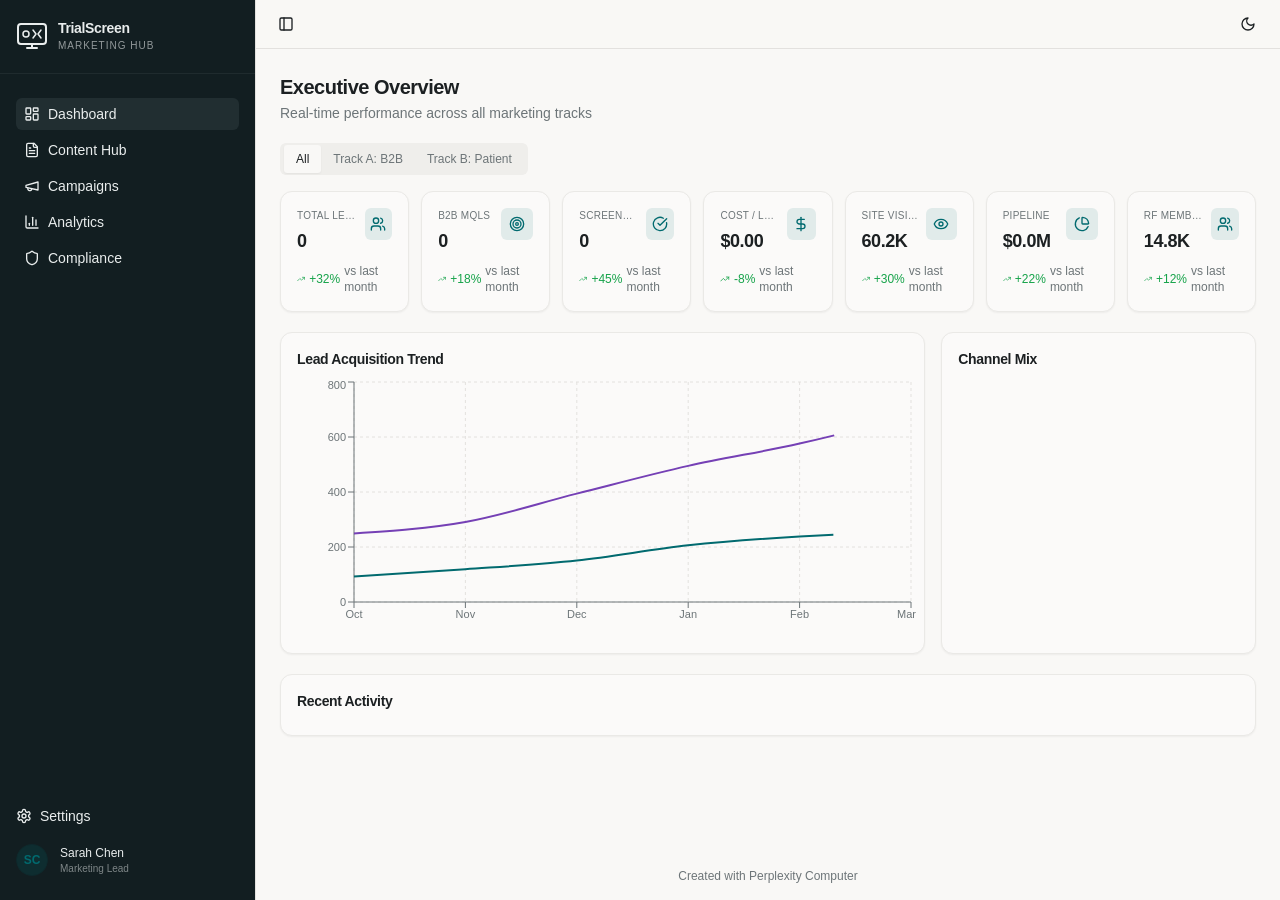
==== index.html @ 2ac701c2 "Deploy static frontend to GitHub Pages" ====
<!DOCTYPE html>
<html lang="en">
  <head>
    <!--
       ______                            __
      / ____/___  ____ ___  ____  __  __/ /____  _____
     / /   / __ \/ __ `__ \/ __ \/ / / / __/ _ \/ ___/
    / /___/ /_/ / / / / / / /_/ / /_/ / /_/  __/ /
    \____/\____/_/ /_/ /_/ .___/\__,_/\__/\___/_/
                        /_/
            Created with Perplexity Computer
            https://www.perplexity.ai/computer
    -->
    <meta name="generator" content="Perplexity Computer">
    <meta name="author" content="Perplexity Computer">
    <meta property="og:see_also" content="https://www.perplexity.ai/computer">
    <link rel="author" href="https://www.perplexity.ai/computer">
    <meta charset="UTF-8" />
    <meta name="viewport" content="width=device-width, initial-scale=1.0, maximum-scale=1" />
    <link rel="icon" type="image/png" href="/favicon.png" />
    <title>TrialScreen Marketing Hub</title>
    <link href="https://api.fontshare.com/v2/css?f[]=satoshi@300,400,500,700,900&f[]=general-sans@400,500,600,700&display=swap" rel="stylesheet">
    <link rel="preconnect" href="https://fonts.googleapis.com">
    <link rel="preconnect" href="https://fonts.gstatic.com" crossorigin>
    <link href="https://fonts.googleapis.com/css2?family=JetBrains+Mono:wght@400;500&display=swap" rel="stylesheet">
    <script type="module" crossorigin src="./assets/index-JXdsy0Gq.js"></script>
    <link rel="stylesheet" crossorigin href="./assets/index-CtJmZiFr.css">
  </head>
  <body>
    <div id="root"></div>
  </body>
</html>
---- assets/index-CtJmZiFr.css ----
*,:before,:after{--tw-border-spacing-x: 0;--tw-border-spacing-y: 0;--tw-translate-x: 0;--tw-translate-y: 0;--tw-rotate: 0;--tw-skew-x: 0;--tw-skew-y: 0;--tw-scale-x: 1;--tw-scale-y: 1;--tw-pan-x: ;--tw-pan-y: ;--tw-pinch-zoom: ;--tw-scroll-snap-strictness: proximity;--tw-gradient-from-position: ;--tw-gradient-via-position: ;--tw-gradient-to-position: ;--tw-ordinal: ;--tw-slashed-zero: ;--tw-numeric-figure: ;--tw-numeric-spacing: ;--tw-numeric-fraction: ;--tw-ring-inset: ;--tw-ring-offset-width: 0px;--tw-ring-offset-color: #fff;--tw-ring-color: rgb(59 130 246 / .5);--tw-ring-offset-shadow: 0 0 #0000;--tw-ring-shadow: 0 0 #0000;--tw-shadow: 0 0 #0000;--tw-shadow-colored: 0 0 #0000;--tw-blur: ;--tw-brightness: ;--tw-contrast: ;--tw-grayscale: ;--tw-hue-rotate: ;--tw-invert: ;--tw-saturate: ;--tw-sepia: ;--tw-drop-shadow: ;--tw-backdrop-blur: ;--tw-backdrop-brightness: ;--tw-backdrop-contrast: ;--tw-backdrop-grayscale: ;--tw-backdrop-hue-rotate: ;--tw-backdrop-invert: ;--tw-backdrop-opacity: ;--tw-backdrop-saturate: ;--tw-backdrop-sepia: ;--tw-contain-size: ;--tw-contain-layout: ;--tw-contain-paint: ;--tw-contain-style: }::backdrop{--tw-border-spacing-x: 0;--tw-border-spacing-y: 0;--tw-translate-x: 0;--tw-translate-y: 0;--tw-rotate: 0;--tw-skew-x: 0;--tw-skew-y: 0;--tw-scale-x: 1;--tw-scale-y: 1;--tw-pan-x: ;--tw-pan-y: ;--tw-pinch-zoom: ;--tw-scroll-snap-strictness: proximity;--tw-gradient-from-position: ;--tw-gradient-via-position: ;--tw-gradient-to-position: ;--tw-ordinal: ;--tw-slashed-zero: ;--tw-numeric-figure: ;--tw-numeric-spacing: ;--tw-numeric-fraction: ;--tw-ring-inset: ;--tw-ring-offset-width: 0px;--tw-ring-offset-color: #fff;--tw-ring-color: rgb(59 130 246 / .5);--tw-ring-offset-shadow: 0 0 #0000;--tw-ring-shadow: 0 0 #0000;--tw-shadow: 0 0 #0000;--tw-shadow-colored: 0 0 #0000;--tw-blur: ;--tw-brightness: ;--tw-contrast: ;--tw-grayscale: ;--tw-hue-rotate: ;--tw-invert: ;--tw-saturate: ;--tw-sepia: ;--tw-drop-shadow: ;--tw-backdrop-blur: ;--tw-backdrop-brightness: ;--tw-backdrop-contrast: ;--tw-backdrop-grayscale: ;--tw-backdrop-hue-rotate: ;--tw-backdrop-invert: ;--tw-backdrop-opacity: ;--tw-backdrop-saturate: ;--tw-backdrop-sepia: ;--tw-contain-size: ;--tw-contain-layout: ;--tw-contain-paint: ;--tw-contain-style: }*,:before,:after{box-sizing:border-box;border-width:0;border-style:solid;border-color:#e5e7eb}:before,:after{--tw-content: ""}html,:host{line-height:1.5;-webkit-text-size-adjust:100%;-moz-tab-size:4;-o-tab-size:4;tab-size:4;font-family:var(--font-sans);font-feature-settings:normal;font-variation-settings:normal;-webkit-tap-highlight-color:transparent}body{margin:0;line-height:inherit}hr{height:0;color:inherit;border-top-width:1px}abbr:where([title]){-webkit-text-decoration:underline dotted;text-decoration:underline dotted}h1,h2,h3,h4,h5,h6{font-size:inherit;font-weight:inherit}a{color:inherit;text-decoration:inherit}b,strong{font-weight:bolder}code,kbd,samp,pre{font-family:var(--font-mono);font-feature-settings:normal;font-variation-settings:normal;font-size:1em}small{font-size:80%}sub,sup{font-size:75%;line-height:0;position:relative;vertical-align:baseline}sub{bottom:-.25em}sup{top:-.5em}table{text-indent:0;border-color:inherit;border-collapse:collapse}button,input,optgroup,select,textarea{font-family:inherit;font-feature-settings:inherit;font-variation-settings:inherit;font-size:100%;font-weight:inherit;line-height:inherit;letter-spacing:inherit;color:inherit;margin:0;padding:0}button,select{text-transform:none}button,input:where([type=button]),input:where([type=reset]),input:where([type=submit]){-webkit-appearance:button;background-color:transparent;background-image:none}:-moz-focusring{outline:auto}:-moz-ui-invalid{box-shadow:none}progress{vertical-align:baseline}::-webkit-inner-spin-button,::-webkit-outer-spin-button{height:auto}[type=search]{-webkit-appearance:textfield;outline-offset:-2px}::-webkit-search-decoration{-webkit-appearance:none}::-webkit-file-upload-button{-webkit-appearance:button;font:inherit}summary{display:list-item}blockquote,dl,dd,h1,h2,h3,h4,h5,h6,hr,figure,p,pre{margin:0}fieldset{margin:0;padding:0}legend{padding:0}ol,ul,menu{list-style:none;margin:0;padding:0}dialog{padding:0}textarea{resize:vertical}input::-moz-placeholder,textarea::-moz-placeholder{opacity:1;color:#9ca3af}input::placeholder,textarea::placeholder{opacity:1;color:#9ca3af}button,[role=button]{cursor:pointer}:disabled{cursor:default}img,svg,video,canvas,audio,iframe,embed,object{display:block;vertical-align:middle}img,video{max-width:100%;height:auto}[hidden]:where(:not([hidden=until-found])){display:none}*{--tw-border-opacity: 1;border-color:hsl(var(--border) / var(--tw-border-opacity, 1))}body{--tw-bg-opacity: 1;background-color:hsl(var(--background) / var(--tw-bg-opacity, 1));font-family:var(--font-sans);--tw-text-opacity: 1;color:hsl(var(--foreground) / var(--tw-text-opacity, 1));-webkit-font-smoothing:antialiased;-moz-osx-font-smoothing:grayscale}.sr-only{position:absolute;width:1px;height:1px;padding:0;margin:-1px;overflow:hidden;clip:rect(0,0,0,0);white-space:nowrap;border-width:0}.pointer-events-none{pointer-events:none}.pointer-events-auto{pointer-events:auto}.visible{visibility:visible}.invisible{visibility:hidden}.fixed{position:fixed}.absolute{position:absolute}.relative{position:relative}.sticky{position:sticky}.inset-0{inset:0}.inset-x-0{left:0;right:0}.inset-y-0{top:0;bottom:0}.-bottom-12{bottom:-3rem}.-left-12{left:-3rem}.-right-12{right:-3rem}.-top-12{top:-3rem}.bottom-0{bottom:0}.left-0{left:0}.left-1{left:.25rem}.left-1\/2{left:50%}.left-2{left:.5rem}.left-\[50\%\]{left:50%}.right-0{right:0}.right-1{right:.25rem}.right-2{right:.5rem}.right-3{right:.75rem}.right-4{right:1rem}.top-0{top:0}.top-1\.5{top:.375rem}.top-1\/2{top:50%}.top-2{top:.5rem}.top-3\.5{top:.875rem}.top-4{top:1rem}.top-\[1px\]{top:1px}.top-\[50\%\]{top:50%}.top-\[60\%\]{top:60%}.top-full{top:100%}.z-10{z-index:10}.z-20{z-index:20}.z-50{z-index:50}.z-\[100\]{z-index:100}.z-\[1\]{z-index:1}.-mx-1{margin-left:-.25rem;margin-right:-.25rem}.mx-2{margin-left:.5rem;margin-right:.5rem}.mx-3\.5{margin-left:.875rem;margin-right:.875rem}.mx-4{margin-left:1rem;margin-right:1rem}.mx-auto{margin-left:auto;margin-right:auto}.my-0\.5{margin-top:.125rem;margin-bottom:.125rem}.my-1{margin-top:.25rem;margin-bottom:.25rem}.-ml-4{margin-left:-1rem}.-mt-4{margin-top:-1rem}.mb-1{margin-bottom:.25rem}.mb-2{margin-bottom:.5rem}.mb-4{margin-bottom:1rem}.ml-1{margin-left:.25rem}.ml-auto{margin-left:auto}.mr-2{margin-right:.5rem}.mt-0\.5{margin-top:.125rem}.mt-1{margin-top:.25rem}.mt-1\.5{margin-top:.375rem}.mt-2{margin-top:.5rem}.mt-24{margin-top:6rem}.mt-4{margin-top:1rem}.mt-auto{margin-top:auto}.line-clamp-2{overflow:hidden;display:-webkit-box;-webkit-box-orient:vertical;-webkit-line-clamp:2}.block{display:block}.flex{display:flex}.inline-flex{display:inline-flex}.table{display:table}.grid{display:grid}.hidden{display:none}.aspect-square{aspect-ratio:1 / 1}.aspect-video{aspect-ratio:16 / 9}.size-4{width:1rem;height:1rem}.h-1\.5{height:.375rem}.h-10{height:2.5rem}.h-11{height:2.75rem}.h-12{height:3rem}.h-2{height:.5rem}.h-2\.5{height:.625rem}.h-24{height:6rem}.h-3{height:.75rem}.h-3\.5{height:.875rem}.h-4{height:1rem}.h-48{height:12rem}.h-5{height:1.25rem}.h-6{height:1.5rem}.h-64{height:16rem}.h-7{height:1.75rem}.h-72{height:18rem}.h-8{height:2rem}.h-9{height:2.25rem}.h-96{height:24rem}.h-\[1px\]{height:1px}.h-\[var\(--radix-navigation-menu-viewport-height\)\]{height:var(--radix-navigation-menu-viewport-height)}.h-\[var\(--radix-select-trigger-height\)\]{height:var(--radix-select-trigger-height)}.h-auto{height:auto}.h-full{height:100%}.h-px{height:1px}.h-screen{height:100vh}.h-svh{height:100svh}.max-h-\[--radix-context-menu-content-available-height\]{max-height:var(--radix-context-menu-content-available-height)}.max-h-\[--radix-select-content-available-height\]{max-height:var(--radix-select-content-available-height)}.max-h-\[300px\]{max-height:300px}.max-h-\[90vh\]{max-height:90vh}.max-h-\[var\(--radix-dropdown-menu-content-available-height\)\]{max-height:var(--radix-dropdown-menu-content-available-height)}.max-h-screen{max-height:100vh}.min-h-0{min-height:0px}.min-h-10{min-height:2.5rem}.min-h-8{min-height:2rem}.min-h-9{min-height:2.25rem}.min-h-\[600px\]{min-height:600px}.min-h-\[80px\]{min-height:80px}.min-h-screen{min-height:100vh}.min-h-svh{min-height:100svh}.w-0{width:0px}.w-1{width:.25rem}.w-10{width:2.5rem}.w-11{width:2.75rem}.w-16{width:4rem}.w-2{width:.5rem}.w-2\.5{width:.625rem}.w-20{width:5rem}.w-3{width:.75rem}.w-3\.5{width:.875rem}.w-3\/4{width:75%}.w-4{width:1rem}.w-48{width:12rem}.w-5{width:1.25rem}.w-6{width:1.5rem}.w-64{width:16rem}.w-7{width:1.75rem}.w-72{width:18rem}.w-8{width:2rem}.w-9{width:2.25rem}.w-\[100px\]{width:100px}.w-\[1px\]{width:1px}.w-\[var\(--sidebar-width\)\]{width:var(--sidebar-width)}.w-auto{width:auto}.w-full{width:100%}.w-max{width:-moz-max-content;width:max-content}.w-px{width:1px}.min-w-0{min-width:0px}.min-w-10{min-width:2.5rem}.min-w-11{min-width:2.75rem}.min-w-5{min-width:1.25rem}.min-w-9{min-width:2.25rem}.min-w-\[12rem\]{min-width:12rem}.min-w-\[8rem\]{min-width:8rem}.min-w-\[var\(--radix-select-trigger-width\)\]{min-width:var(--radix-select-trigger-width)}.max-w-\[1600px\]{max-width:1600px}.max-w-\[200px\]{max-width:200px}.max-w-\[220px\]{max-width:220px}.max-w-\[250px\]{max-width:250px}.max-w-\[300px\]{max-width:300px}.max-w-\[var\(--skeleton-width\)\]{max-width:var(--skeleton-width)}.max-w-lg{max-width:32rem}.max-w-max{max-width:-moz-max-content;max-width:max-content}.max-w-md{max-width:28rem}.flex-1{flex:1 1 0%}.shrink-0{flex-shrink:0}.grow{flex-grow:1}.grow-0{flex-grow:0}.basis-full{flex-basis:100%}.caption-bottom{caption-side:bottom}.border-collapse{border-collapse:collapse}.origin-\[--radix-context-menu-content-transform-origin\]{transform-origin:var(--radix-context-menu-content-transform-origin)}.origin-\[--radix-dropdown-menu-content-transform-origin\]{transform-origin:var(--radix-dropdown-menu-content-transform-origin)}.origin-\[--radix-hover-card-content-transform-origin\]{transform-origin:var(--radix-hover-card-content-transform-origin)}.origin-\[--radix-menubar-content-transform-origin\]{transform-origin:var(--radix-menubar-content-transform-origin)}.origin-\[--radix-popover-content-transform-origin\]{transform-origin:var(--radix-popover-content-transform-origin)}.origin-\[--radix-select-content-transform-origin\]{transform-origin:var(--radix-select-content-transform-origin)}.origin-\[--radix-tooltip-content-transform-origin\]{transform-origin:var(--radix-tooltip-content-transform-origin)}.-translate-x-1\/2{--tw-translate-x: -50%;transform:translate(var(--tw-translate-x),var(--tw-translate-y)) rotate(var(--tw-rotate)) skew(var(--tw-skew-x)) skewY(var(--tw-skew-y)) scaleX(var(--tw-scale-x)) scaleY(var(--tw-scale-y))}.-translate-x-px{--tw-translate-x: -1px;transform:translate(var(--tw-translate-x),var(--tw-translate-y)) rotate(var(--tw-rotate)) skew(var(--tw-skew-x)) skewY(var(--tw-skew-y)) scaleX(var(--tw-scale-x)) scaleY(var(--tw-scale-y))}.-translate-y-1\/2{--tw-translate-y: -50%;transform:translate(var(--tw-translate-x),var(--tw-translate-y)) rotate(var(--tw-rotate)) skew(var(--tw-skew-x)) skewY(var(--tw-skew-y)) scaleX(var(--tw-scale-x)) scaleY(var(--tw-scale-y))}.translate-x-\[-50\%\]{--tw-translate-x: -50%;transform:translate(var(--tw-translate-x),var(--tw-translate-y)) rotate(var(--tw-rotate)) skew(var(--tw-skew-x)) skewY(var(--tw-skew-y)) scaleX(var(--tw-scale-x)) scaleY(var(--tw-scale-y))}.translate-x-px{--tw-translate-x: 1px;transform:translate(var(--tw-translate-x),var(--tw-translate-y)) rotate(var(--tw-rotate)) skew(var(--tw-skew-x)) skewY(var(--tw-skew-y)) scaleX(var(--tw-scale-x)) scaleY(var(--tw-scale-y))}.translate-y-\[-50\%\]{--tw-translate-y: -50%;transform:translate(var(--tw-translate-x),var(--tw-translate-y)) rotate(var(--tw-rotate)) skew(var(--tw-skew-x)) skewY(var(--tw-skew-y)) scaleX(var(--tw-scale-x)) scaleY(var(--tw-scale-y))}.rotate-45{--tw-rotate: 45deg;transform:translate(var(--tw-translate-x),var(--tw-translate-y)) rotate(var(--tw-rotate)) skew(var(--tw-skew-x)) skewY(var(--tw-skew-y)) scaleX(var(--tw-scale-x)) scaleY(var(--tw-scale-y))}.rotate-90{--tw-rotate: 90deg;transform:translate(var(--tw-translate-x),var(--tw-translate-y)) rotate(var(--tw-rotate)) skew(var(--tw-skew-x)) skewY(var(--tw-skew-y)) scaleX(var(--tw-scale-x)) scaleY(var(--tw-scale-y))}.transform{transform:translate(var(--tw-translate-x),var(--tw-translate-y)) rotate(var(--tw-rotate)) skew(var(--tw-skew-x)) skewY(var(--tw-skew-y)) scaleX(var(--tw-scale-x)) scaleY(var(--tw-scale-y))}@keyframes pulse{50%{opacity:.5}}.animate-pulse{animation:pulse 2s cubic-bezier(.4,0,.6,1) infinite}.cursor-default{cursor:default}.cursor-pointer{cursor:pointer}.touch-none{touch-action:none}.select-none{-webkit-user-select:none;-moz-user-select:none;user-select:none}.list-none{list-style-type:none}.grid-cols-1{grid-template-columns:repeat(1,minmax(0,1fr))}.grid-cols-2{grid-template-columns:repeat(2,minmax(0,1fr))}.grid-cols-5{grid-template-columns:repeat(5,minmax(0,1fr))}.flex-row{flex-direction:row}.flex-col{flex-direction:column}.flex-col-reverse{flex-direction:column-reverse}.flex-wrap{flex-wrap:wrap}.items-start{align-items:flex-start}.items-end{align-items:flex-end}.items-center{align-items:center}.items-stretch{align-items:stretch}.justify-center{justify-content:center}.justify-between{justify-content:space-between}.gap-1{gap:.25rem}.gap-1\.5{gap:.375rem}.gap-2{gap:.5rem}.gap-2\.5{gap:.625rem}.gap-3{gap:.75rem}.gap-4{gap:1rem}.space-x-1>:not([hidden])~:not([hidden]){--tw-space-x-reverse: 0;margin-right:calc(.25rem * var(--tw-space-x-reverse));margin-left:calc(.25rem * calc(1 - var(--tw-space-x-reverse)))}.space-x-4>:not([hidden])~:not([hidden]){--tw-space-x-reverse: 0;margin-right:calc(1rem * var(--tw-space-x-reverse));margin-left:calc(1rem * calc(1 - var(--tw-space-x-reverse)))}.space-y-0>:not([hidden])~:not([hidden]){--tw-space-y-reverse: 0;margin-top:calc(0px * calc(1 - var(--tw-space-y-reverse)));margin-bottom:calc(0px * var(--tw-space-y-reverse))}.space-y-0\.5>:not([hidden])~:not([hidden]){--tw-space-y-reverse: 0;margin-top:calc(.125rem * calc(1 - var(--tw-space-y-reverse)));margin-bottom:calc(.125rem * var(--tw-space-y-reverse))}.space-y-1>:not([hidden])~:not([hidden]){--tw-space-y-reverse: 0;margin-top:calc(.25rem * calc(1 - var(--tw-space-y-reverse)));margin-bottom:calc(.25rem * var(--tw-space-y-reverse))}.space-y-1\.5>:not([hidden])~:not([hidden]){--tw-space-y-reverse: 0;margin-top:calc(.375rem * calc(1 - var(--tw-space-y-reverse)));margin-bottom:calc(.375rem * var(--tw-space-y-reverse))}.space-y-2>:not([hidden])~:not([hidden]){--tw-space-y-reverse: 0;margin-top:calc(.5rem * calc(1 - var(--tw-space-y-reverse)));margin-bottom:calc(.5rem * var(--tw-space-y-reverse))}.space-y-3>:not([hidden])~:not([hidden]){--tw-space-y-reverse: 0;margin-top:calc(.75rem * calc(1 - var(--tw-space-y-reverse)));margin-bottom:calc(.75rem * var(--tw-space-y-reverse))}.space-y-4>:not([hidden])~:not([hidden]){--tw-space-y-reverse: 0;margin-top:calc(1rem * calc(1 - var(--tw-space-y-reverse)));margin-bottom:calc(1rem * var(--tw-space-y-reverse))}.space-y-5>:not([hidden])~:not([hidden]){--tw-space-y-reverse: 0;margin-top:calc(1.25rem * calc(1 - var(--tw-space-y-reverse)));margin-bottom:calc(1.25rem * var(--tw-space-y-reverse))}.space-y-6>:not([hidden])~:not([hidden]){--tw-space-y-reverse: 0;margin-top:calc(1.5rem * calc(1 - var(--tw-space-y-reverse)));margin-bottom:calc(1.5rem * var(--tw-space-y-reverse))}.overflow-auto{overflow:auto}.overflow-hidden{overflow:hidden}.overflow-x-auto{overflow-x:auto}.overflow-y-auto{overflow-y:auto}.overflow-x-hidden{overflow-x:hidden}.truncate{overflow:hidden;text-overflow:ellipsis;white-space:nowrap}.whitespace-nowrap{white-space:nowrap}.break-words{overflow-wrap:break-word}.rounded{border-radius:.25rem}.rounded-\[2px\]{border-radius:2px}.rounded-\[inherit\]{border-radius:inherit}.rounded-full{border-radius:9999px}.rounded-lg{border-radius:.5625rem}.rounded-md{border-radius:.375rem}.rounded-sm{border-radius:.1875rem}.rounded-xl{border-radius:.75rem}.rounded-t-\[10px\]{border-top-left-radius:10px;border-top-right-radius:10px}.rounded-tl-sm{border-top-left-radius:.1875rem}.border{border-width:1px}.border-2{border-width:2px}.border-\[1\.5px\]{border-width:1.5px}.border-y{border-top-width:1px;border-bottom-width:1px}.border-b{border-bottom-width:1px}.border-l{border-left-width:1px}.border-r{border-right-width:1px}.border-t{border-top-width:1px}.border-dashed{border-style:dashed}.border-\[--color-border\]{border-color:var(--color-border)}.border-blue-300{--tw-border-opacity: 1;border-color:rgb(147 197 253 / var(--tw-border-opacity, 1))}.border-border\/50{border-color:hsl(var(--border) / .5)}.border-card-border{--tw-border-opacity: 1;border-color:hsl(var(--card-border) / var(--tw-border-opacity, 1))}.border-destructive{--tw-border-opacity: 1;border-color:hsl(var(--destructive) / var(--tw-border-opacity, 1))}.border-destructive-border{border-color:var(--destructive-border)}.border-destructive\/50{border-color:hsl(var(--destructive) / .5)}.border-input{--tw-border-opacity: 1;border-color:hsl(var(--input) / var(--tw-border-opacity, 1))}.border-primary{--tw-border-opacity: 1;border-color:hsl(var(--primary) / var(--tw-border-opacity, 1))}.border-primary-border{border-color:var(--primary-border)}.border-red-300{--tw-border-opacity: 1;border-color:rgb(252 165 165 / var(--tw-border-opacity, 1))}.border-secondary-border{border-color:var(--secondary-border)}.border-sidebar-border{--tw-border-opacity: 1;border-color:hsl(var(--sidebar-border) / var(--tw-border-opacity, 1))}.border-transparent{border-color:transparent}.border-yellow-300{--tw-border-opacity: 1;border-color:rgb(253 224 71 / var(--tw-border-opacity, 1))}.border-l-transparent{border-left-color:transparent}.border-t-transparent{border-top-color:transparent}.bg-\[--color-bg\]{background-color:var(--color-bg)}.bg-accent{--tw-bg-opacity: 1;background-color:hsl(var(--accent) / var(--tw-bg-opacity, 1))}.bg-background{--tw-bg-opacity: 1;background-color:hsl(var(--background) / var(--tw-bg-opacity, 1))}.bg-background\/80{background-color:hsl(var(--background) / .8)}.bg-black\/80{background-color:#000c}.bg-blue-100{--tw-bg-opacity: 1;background-color:rgb(219 234 254 / var(--tw-bg-opacity, 1))}.bg-border{--tw-bg-opacity: 1;background-color:hsl(var(--border) / var(--tw-bg-opacity, 1))}.bg-card{--tw-bg-opacity: 1;background-color:hsl(var(--card) / var(--tw-bg-opacity, 1))}.bg-destructive{--tw-bg-opacity: 1;background-color:hsl(var(--destructive) / var(--tw-bg-opacity, 1))}.bg-foreground{--tw-bg-opacity: 1;background-color:hsl(var(--foreground) / var(--tw-bg-opacity, 1))}.bg-gray-50{--tw-bg-opacity: 1;background-color:rgb(249 250 251 / var(--tw-bg-opacity, 1))}.bg-green-100{--tw-bg-opacity: 1;background-color:rgb(220 252 231 / var(--tw-bg-opacity, 1))}.bg-muted{--tw-bg-opacity: 1;background-color:hsl(var(--muted) / var(--tw-bg-opacity, 1))}.bg-muted\/30{background-color:hsl(var(--muted) / .3)}.bg-muted\/50{background-color:hsl(var(--muted) / .5)}.bg-popover{--tw-bg-opacity: 1;background-color:hsl(var(--popover) / var(--tw-bg-opacity, 1))}.bg-primary{--tw-bg-opacity: 1;background-color:hsl(var(--primary) / var(--tw-bg-opacity, 1))}.bg-primary\/10{background-color:hsl(var(--primary) / .1)}.bg-primary\/15{background-color:hsl(var(--primary) / .15)}.bg-primary\/20{background-color:hsl(var(--primary) / .2)}.bg-red-100{--tw-bg-opacity: 1;background-color:rgb(254 226 226 / var(--tw-bg-opacity, 1))}.bg-secondary{--tw-bg-opacity: 1;background-color:hsl(var(--secondary) / var(--tw-bg-opacity, 1))}.bg-secondary\/15{background-color:hsl(var(--secondary) / .15)}.bg-sidebar{--tw-bg-opacity: 1;background-color:hsl(var(--sidebar) / var(--tw-bg-opacity, 1))}.bg-sidebar-border{--tw-bg-opacity: 1;background-color:hsl(var(--sidebar-border) / var(--tw-bg-opacity, 1))}.bg-transparent{background-color:transparent}.bg-yellow-100{--tw-bg-opacity: 1;background-color:rgb(254 249 195 / var(--tw-bg-opacity, 1))}.bg-yellow-50{--tw-bg-opacity: 1;background-color:rgb(254 252 232 / var(--tw-bg-opacity, 1))}.fill-current{fill:currentColor}.p-0{padding:0}.p-0\.5{padding:.125rem}.p-1{padding:.25rem}.p-2{padding:.5rem}.p-3{padding:.75rem}.p-4{padding:1rem}.p-6{padding:1.5rem}.p-\[1px\]{padding:1px}.px-0{padding-left:0;padding-right:0}.px-1{padding-left:.25rem;padding-right:.25rem}.px-1\.5{padding-left:.375rem;padding-right:.375rem}.px-2{padding-left:.5rem;padding-right:.5rem}.px-2\.5{padding-left:.625rem;padding-right:.625rem}.px-3{padding-left:.75rem;padding-right:.75rem}.px-4{padding-left:1rem;padding-right:1rem}.px-5{padding-left:1.25rem;padding-right:1.25rem}.px-8{padding-left:2rem;padding-right:2rem}.py-0\.5{padding-top:.125rem;padding-bottom:.125rem}.py-1{padding-top:.25rem;padding-bottom:.25rem}.py-1\.5{padding-top:.375rem;padding-bottom:.375rem}.py-2{padding-top:.5rem;padding-bottom:.5rem}.py-3{padding-top:.75rem;padding-bottom:.75rem}.py-4{padding-top:1rem;padding-bottom:1rem}.py-5{padding-top:1.25rem;padding-bottom:1.25rem}.py-6{padding-top:1.5rem;padding-bottom:1.5rem}.py-8{padding-top:2rem;padding-bottom:2rem}.pb-0{padding-bottom:0}.pb-2{padding-bottom:.5rem}.pb-3{padding-bottom:.75rem}.pb-4{padding-bottom:1rem}.pl-2\.5{padding-left:.625rem}.pl-4{padding-left:1rem}.pl-8{padding-left:2rem}.pr-2{padding-right:.5rem}.pr-2\.5{padding-right:.625rem}.pr-8{padding-right:2rem}.pt-0{padding-top:0}.pt-1{padding-top:.25rem}.pt-3{padding-top:.75rem}.pt-4{padding-top:1rem}.pt-6{padding-top:1.5rem}.text-left{text-align:left}.text-center{text-align:center}.text-right{text-align:right}.align-middle{vertical-align:middle}.font-display{font-family:var(--font-display)}.font-mono{font-family:var(--font-mono)}.text-2xl{font-size:1.5rem;line-height:2rem}.text-\[0\.8rem\]{font-size:.8rem}.text-\[10px\]{font-size:10px}.text-\[9px\]{font-size:9px}.text-base{font-size:1rem;line-height:1.5rem}.text-lg{font-size:1.125rem;line-height:1.75rem}.text-sm{font-size:.875rem;line-height:1.25rem}.text-xl{font-size:1.25rem;line-height:1.75rem}.text-xs{font-size:.75rem;line-height:1rem}.font-bold{font-weight:700}.font-medium{font-weight:500}.font-normal{font-weight:400}.font-semibold{font-weight:600}.uppercase{text-transform:uppercase}.capitalize{text-transform:capitalize}.tabular-nums{--tw-numeric-spacing: tabular-nums;font-variant-numeric:var(--tw-ordinal) var(--tw-slashed-zero) var(--tw-numeric-figure) var(--tw-numeric-spacing) var(--tw-numeric-fraction)}.leading-none{line-height:1}.leading-tight{line-height:1.25}.tracking-tight{letter-spacing:-.025em}.tracking-wide{letter-spacing:.025em}.tracking-widest{letter-spacing:.1em}.text-accent-foreground{--tw-text-opacity: 1;color:hsl(var(--accent-foreground) / var(--tw-text-opacity, 1))}.text-blue-600{--tw-text-opacity: 1;color:rgb(37 99 235 / var(--tw-text-opacity, 1))}.text-blue-700{--tw-text-opacity: 1;color:rgb(29 78 216 / var(--tw-text-opacity, 1))}.text-card-foreground{--tw-text-opacity: 1;color:hsl(var(--card-foreground) / var(--tw-text-opacity, 1))}.text-current{color:currentColor}.text-destructive{--tw-text-opacity: 1;color:hsl(var(--destructive) / var(--tw-text-opacity, 1))}.text-destructive-foreground{--tw-text-opacity: 1;color:hsl(var(--destructive-foreground) / var(--tw-text-opacity, 1))}.text-foreground{--tw-text-opacity: 1;color:hsl(var(--foreground) / var(--tw-text-opacity, 1))}.text-foreground\/50{color:hsl(var(--foreground) / .5)}.text-gray-600{--tw-text-opacity: 1;color:rgb(75 85 99 / var(--tw-text-opacity, 1))}.text-gray-900{--tw-text-opacity: 1;color:rgb(17 24 39 / var(--tw-text-opacity, 1))}.text-green-600{--tw-text-opacity: 1;color:rgb(22 163 74 / var(--tw-text-opacity, 1))}.text-green-700{--tw-text-opacity: 1;color:rgb(21 128 61 / var(--tw-text-opacity, 1))}.text-muted-foreground{--tw-text-opacity: 1;color:hsl(var(--muted-foreground) / var(--tw-text-opacity, 1))}.text-popover-foreground{--tw-text-opacity: 1;color:hsl(var(--popover-foreground) / var(--tw-text-opacity, 1))}.text-primary{--tw-text-opacity: 1;color:hsl(var(--primary) / var(--tw-text-opacity, 1))}.text-primary-foreground{--tw-text-opacity: 1;color:hsl(var(--primary-foreground) / var(--tw-text-opacity, 1))}.text-red-500{--tw-text-opacity: 1;color:rgb(239 68 68 / var(--tw-text-opacity, 1))}.text-red-600{--tw-text-opacity: 1;color:rgb(220 38 38 / var(--tw-text-opacity, 1))}.text-red-700{--tw-text-opacity: 1;color:rgb(185 28 28 / var(--tw-text-opacity, 1))}.text-secondary{--tw-text-opacity: 1;color:hsl(var(--secondary) / var(--tw-text-opacity, 1))}.text-secondary-foreground{--tw-text-opacity: 1;color:hsl(var(--secondary-foreground) / var(--tw-text-opacity, 1))}.text-sidebar-foreground{--tw-text-opacity: 1;color:hsl(var(--sidebar-foreground) / var(--tw-text-opacity, 1))}.text-sidebar-foreground\/50{color:hsl(var(--sidebar-foreground) / .5)}.text-sidebar-foreground\/60{color:hsl(var(--sidebar-foreground) / .6)}.text-sidebar-foreground\/70{color:hsl(var(--sidebar-foreground) / .7)}.text-yellow-600{--tw-text-opacity: 1;color:rgb(202 138 4 / var(--tw-text-opacity, 1))}.text-yellow-700{--tw-text-opacity: 1;color:rgb(161 98 7 / var(--tw-text-opacity, 1))}.opacity-0{opacity:0}.opacity-30{opacity:.3}.opacity-50{opacity:.5}.opacity-60{opacity:.6}.opacity-70{opacity:.7}.opacity-90{opacity:.9}.shadow-\[0_0_0_1px_hsl\(var\(--sidebar-border\)\)\]{--tw-shadow: 0 0 0 1px hsl(var(--sidebar-border));--tw-shadow-colored: 0 0 0 1px var(--tw-shadow-color);box-shadow:var(--tw-ring-offset-shadow, 0 0 #0000),var(--tw-ring-shadow, 0 0 #0000),var(--tw-shadow)}.shadow-lg{--tw-shadow: 0 10px 15px -3px rgb(0 0 0 / .1), 0 4px 6px -4px rgb(0 0 0 / .1);--tw-shadow-colored: 0 10px 15px -3px var(--tw-shadow-color), 0 4px 6px -4px var(--tw-shadow-color);box-shadow:var(--tw-ring-offset-shadow, 0 0 #0000),var(--tw-ring-shadow, 0 0 #0000),var(--tw-shadow)}.shadow-md{--tw-shadow: 0 4px 6px -1px rgb(0 0 0 / .1), 0 2px 4px -2px rgb(0 0 0 / .1);--tw-shadow-colored: 0 4px 6px -1px var(--tw-shadow-color), 0 2px 4px -2px var(--tw-shadow-color);box-shadow:var(--tw-ring-offset-shadow, 0 0 #0000),var(--tw-ring-shadow, 0 0 #0000),var(--tw-shadow)}.shadow-none{--tw-shadow: 0 0 #0000;--tw-shadow-colored: 0 0 #0000;box-shadow:var(--tw-ring-offset-shadow, 0 0 #0000),var(--tw-ring-shadow, 0 0 #0000),var(--tw-shadow)}.shadow-sm{--tw-shadow: 0 1px 2px 0 rgb(0 0 0 / .05);--tw-shadow-colored: 0 1px 2px 0 var(--tw-shadow-color);box-shadow:var(--tw-ring-offset-shadow, 0 0 #0000),var(--tw-ring-shadow, 0 0 #0000),var(--tw-shadow)}.shadow-xl{--tw-shadow: 0 20px 25px -5px rgb(0 0 0 / .1), 0 8px 10px -6px rgb(0 0 0 / .1);--tw-shadow-colored: 0 20px 25px -5px var(--tw-shadow-color), 0 8px 10px -6px var(--tw-shadow-color);box-shadow:var(--tw-ring-offset-shadow, 0 0 #0000),var(--tw-ring-shadow, 0 0 #0000),var(--tw-shadow)}.outline-none{outline:2px solid transparent;outline-offset:2px}.outline{outline-style:solid}.outline-2{outline-width:2px}.outline-offset-2{outline-offset:2px}.outline-transparent{outline-color:transparent}.ring-0{--tw-ring-offset-shadow: var(--tw-ring-inset) 0 0 0 var(--tw-ring-offset-width) var(--tw-ring-offset-color);--tw-ring-shadow: var(--tw-ring-inset) 0 0 0 calc(0px + var(--tw-ring-offset-width)) var(--tw-ring-color);box-shadow:var(--tw-ring-offset-shadow),var(--tw-ring-shadow),var(--tw-shadow, 0 0 #0000)}.ring-2{--tw-ring-offset-shadow: var(--tw-ring-inset) 0 0 0 var(--tw-ring-offset-width) var(--tw-ring-offset-color);--tw-ring-shadow: var(--tw-ring-inset) 0 0 0 calc(2px + var(--tw-ring-offset-width)) var(--tw-ring-color);box-shadow:var(--tw-ring-offset-shadow),var(--tw-ring-shadow),var(--tw-shadow, 0 0 #0000)}.ring-ring{--tw-ring-opacity: 1;--tw-ring-color: hsl(var(--ring) / var(--tw-ring-opacity, 1))}.ring-sidebar-ring{--tw-ring-opacity: 1;--tw-ring-color: hsl(var(--sidebar-ring) / var(--tw-ring-opacity, 1))}.ring-offset-background{--tw-ring-offset-color: hsl(var(--background) / 1)}.filter{filter:var(--tw-blur) var(--tw-brightness) var(--tw-contrast) var(--tw-grayscale) var(--tw-hue-rotate) var(--tw-invert) var(--tw-saturate) var(--tw-sepia) var(--tw-drop-shadow)}.backdrop-blur-sm{--tw-backdrop-blur: blur(4px);-webkit-backdrop-filter:var(--tw-backdrop-blur) var(--tw-backdrop-brightness) var(--tw-backdrop-contrast) var(--tw-backdrop-grayscale) var(--tw-backdrop-hue-rotate) var(--tw-backdrop-invert) var(--tw-backdrop-opacity) var(--tw-backdrop-saturate) var(--tw-backdrop-sepia);backdrop-filter:var(--tw-backdrop-blur) var(--tw-backdrop-brightness) var(--tw-backdrop-contrast) var(--tw-backdrop-grayscale) var(--tw-backdrop-hue-rotate) var(--tw-backdrop-invert) var(--tw-backdrop-opacity) var(--tw-backdrop-saturate) var(--tw-backdrop-sepia)}.transition{transition-property:color,background-color,border-color,text-decoration-color,fill,stroke,opacity,box-shadow,transform,filter,backdrop-filter;transition-timing-function:cubic-bezier(.4,0,.2,1);transition-duration:.15s}.transition-\[left\,right\,width\]{transition-property:left,right,width;transition-timing-function:cubic-bezier(.4,0,.2,1);transition-duration:.15s}.transition-\[margin\,opacity\]{transition-property:margin,opacity;transition-timing-function:cubic-bezier(.4,0,.2,1);transition-duration:.15s}.transition-\[width\,height\,padding\]{transition-property:width,height,padding;transition-timing-function:cubic-bezier(.4,0,.2,1);transition-duration:.15s}.transition-\[width\]{transition-property:width;transition-timing-function:cubic-bezier(.4,0,.2,1);transition-duration:.15s}.transition-all{transition-property:all;transition-timing-function:cubic-bezier(.4,0,.2,1);transition-duration:.15s}.transition-colors{transition-property:color,background-color,border-color,text-decoration-color,fill,stroke;transition-timing-function:cubic-bezier(.4,0,.2,1);transition-duration:.15s}.transition-opacity{transition-property:opacity;transition-timing-function:cubic-bezier(.4,0,.2,1);transition-duration:.15s}.transition-transform{transition-property:transform;transition-timing-function:cubic-bezier(.4,0,.2,1);transition-duration:.15s}.duration-1000{transition-duration:1s}.duration-200{transition-duration:.2s}.duration-500{transition-duration:.5s}.ease-in-out{transition-timing-function:cubic-bezier(.4,0,.2,1)}.ease-linear{transition-timing-function:linear}@keyframes enter{0%{opacity:var(--tw-enter-opacity, 1);transform:translate3d(var(--tw-enter-translate-x, 0),var(--tw-enter-translate-y, 0),0) scale3d(var(--tw-enter-scale, 1),var(--tw-enter-scale, 1),var(--tw-enter-scale, 1)) rotate(var(--tw-enter-rotate, 0))}}@keyframes exit{to{opacity:var(--tw-exit-opacity, 1);transform:translate3d(var(--tw-exit-translate-x, 0),var(--tw-exit-translate-y, 0),0) scale3d(var(--tw-exit-scale, 1),var(--tw-exit-scale, 1),var(--tw-exit-scale, 1)) rotate(var(--tw-exit-rotate, 0))}}.animate-in{animation-name:enter;animation-duration:.15s;--tw-enter-opacity: initial;--tw-enter-scale: initial;--tw-enter-rotate: initial;--tw-enter-translate-x: initial;--tw-enter-translate-y: initial}.fade-in-0{--tw-enter-opacity: 0}.fade-in-80{--tw-enter-opacity: .8}.zoom-in-95{--tw-enter-scale: .95}.duration-1000{animation-duration:1s}.duration-200{animation-duration:.2s}.duration-500{animation-duration:.5s}.ease-in-out{animation-timing-function:cubic-bezier(.4,0,.2,1)}.ease-linear{animation-timing-function:linear}.paused{animation-play-state:paused}input[type=search]::-webkit-search-cancel-button{display:none}[contenteditable][data-placeholder]:empty:before{content:attr(data-placeholder);color:hsl(var(--muted-foreground));pointer-events:none}.border.toggle-elevate:before{inset:-1px}.hover-elevate:not(.no-default-hover-elevate),.active-elevate:not(.no-default-active-elevate),.hover-elevate-2:not(.no-default-hover-elevate),.active-elevate-2:not(.no-default-active-elevate){position:relative;z-index:0}.hover-elevate:not(.no-default-hover-elevate):after,.active-elevate:not(.no-default-active-elevate):after,.hover-elevate-2:not(.no-default-hover-elevate):after,.active-elevate-2:not(.no-default-active-elevate):after{content:"";pointer-events:none;position:absolute;inset:0;border-radius:inherit;z-index:999}.hover-elevate:hover:not(.no-default-hover-elevate):after,.active-elevate:active:not(.no-default-active-elevate):after{background-color:var(--elevate-1)}.hover-elevate-2:hover:not(.no-default-hover-elevate):after,.active-elevate-2:active:not(.no-default-active-elevate):after{background-color:var(--elevate-2)}.border.hover-elevate:not(.no-hover-interaction-elevate):after,.border.active-elevate:not(.no-active-interaction-elevate):after,.border.hover-elevate-2:not(.no-hover-interaction-elevate):after,.border.active-elevate-2:not(.no-active-interaction-elevate):after{inset:-1px}.\[border-color\:var\(--badge-outline\)\]{border-color:var(--badge-outline)}.\[border-color\:var\(--button-outline\)\]{border-color:var(--button-outline)}:root{--button-outline: rgba(0,0,0, .1);--badge-outline: rgba(0,0,0, .05);--opaque-button-border-intensity: -8;--elevate-1: rgba(0,0,0, .03);--elevate-2: rgba(0,0,0, .08);--background: 40 20% 97%;--foreground: 200 10% 12%;--border: 40 8% 88%;--card: 40 18% 98%;--card-foreground: 200 10% 12%;--card-border: 40 10% 91%;--sidebar: 192 30% 10%;--sidebar-foreground: 180 10% 92%;--sidebar-border: 192 20% 15%;--sidebar-primary: 183 98% 22%;--sidebar-primary-foreground: 0 0% 100%;--sidebar-accent: 192 20% 16%;--sidebar-accent-foreground: 180 10% 92%;--sidebar-ring: 183 98% 22%;--popover: 40 15% 96%;--popover-foreground: 200 10% 12%;--popover-border: 40 8% 88%;--primary: 183 98% 22%;--primary-foreground: 0 0% 100%;--secondary: 267 48% 48%;--secondary-foreground: 0 0% 100%;--muted: 40 10% 93%;--muted-foreground: 200 5% 45%;--accent: 183 15% 92%;--accent-foreground: 200 10% 12%;--destructive: 0 72% 50%;--destructive-foreground: 0 0% 100%;--input: 40 8% 78%;--ring: 183 98% 22%;--chart-1: 183 98% 22%;--chart-2: 267 48% 48%;--chart-3: 43 90% 52%;--chart-4: 142 55% 42%;--chart-5: 12 80% 58%;--chart-6: 210 70% 55%;--font-sans: "Satoshi", "Inter", sans-serif;--font-display: "General Sans", "Inter", sans-serif;--font-mono: "JetBrains Mono", monospace;--radius: .5rem;--shadow-2xs: 0px 1px 1px hsl(200 10% 12% / .02);--shadow-xs: 0px 1px 2px hsl(200 10% 12% / .04);--shadow-sm: 0px 1px 3px hsl(200 10% 12% / .06), 0px 1px 2px hsl(200 10% 12% / .04);--shadow: 0px 2px 4px hsl(200 10% 12% / .06), 0px 1px 2px hsl(200 10% 12% / .04);--shadow-md: 0px 4px 8px hsl(200 10% 12% / .08), 0px 2px 4px hsl(200 10% 12% / .04);--shadow-lg: 0px 8px 16px hsl(200 10% 12% / .1), 0px 4px 8px hsl(200 10% 12% / .04);--shadow-xl: 0px 16px 32px hsl(200 10% 12% / .12), 0px 8px 16px hsl(200 10% 12% / .04);--shadow-2xl: 0px 24px 48px hsl(200 10% 12% / .16);--tracking-normal: 0em;--spacing: .25rem;--sidebar-primary-border: hsl(var(--sidebar-primary));--sidebar-primary-border: hsl(from hsl(var(--sidebar-primary)) h s calc(l + var(--opaque-button-border-intensity)) / alpha);--sidebar-accent-border: hsl(var(--sidebar-accent));--sidebar-accent-border: hsl(from hsl(var(--sidebar-accent)) h s calc(l + var(--opaque-button-border-intensity)) / alpha);--primary-border: hsl(var(--primary));--primary-border: hsl(from hsl(var(--primary)) h s calc(l + var(--opaque-button-border-intensity)) / alpha);--secondary-border: hsl(var(--secondary));--secondary-border: hsl(from hsl(var(--secondary)) h s calc(l + var(--opaque-button-border-intensity)) / alpha);--muted-border: hsl(var(--muted));--muted-border: hsl(from hsl(var(--muted)) h s calc(l + var(--opaque-button-border-intensity)) / alpha);--accent-border: hsl(var(--accent));--accent-border: hsl(from hsl(var(--accent)) h s calc(l + var(--opaque-button-border-intensity)) / alpha);--destructive-border: hsl(var(--destructive));--destructive-border: hsl(from hsl(var(--destructive)) h s calc(l + var(--opaque-button-border-intensity)) / alpha)}.dark{--button-outline: rgba(255,255,255, .1);--badge-outline: rgba(255,255,255, .05);--opaque-button-border-intensity: 9;--elevate-1: rgba(255,255,255, .04);--elevate-2: rgba(255,255,255, .09);--background: 200 15% 7%;--foreground: 40 5% 92%;--border: 200 8% 18%;--card: 200 12% 10%;--card-foreground: 40 5% 92%;--card-border: 200 8% 15%;--sidebar: 200 20% 6%;--sidebar-foreground: 40 5% 92%;--sidebar-border: 200 12% 12%;--sidebar-primary: 183 55% 40%;--sidebar-primary-foreground: 0 0% 100%;--sidebar-accent: 200 15% 14%;--sidebar-accent-foreground: 40 5% 92%;--sidebar-ring: 183 55% 40%;--popover: 200 12% 12%;--popover-foreground: 40 5% 92%;--popover-border: 200 8% 18%;--primary: 183 55% 40%;--primary-foreground: 0 0% 100%;--secondary: 267 40% 58%;--secondary-foreground: 0 0% 100%;--muted: 200 8% 17%;--muted-foreground: 200 5% 58%;--accent: 200 10% 16%;--accent-foreground: 40 5% 92%;--destructive: 0 72% 50%;--destructive-foreground: 0 0% 100%;--input: 200 8% 28%;--ring: 183 55% 40%;--chart-1: 183 55% 45%;--chart-2: 267 50% 62%;--chart-3: 43 85% 60%;--chart-4: 142 50% 52%;--chart-5: 12 75% 62%;--chart-6: 210 65% 60%;--shadow-2xs: 0px 1px 1px hsl(0 0% 0% / .1);--shadow-xs: 0px 1px 2px hsl(0 0% 0% / .15);--shadow-sm: 0px 1px 3px hsl(0 0% 0% / .2), 0px 1px 2px hsl(0 0% 0% / .1);--shadow: 0px 2px 4px hsl(0 0% 0% / .2), 0px 1px 2px hsl(0 0% 0% / .1);--shadow-md: 0px 4px 8px hsl(0 0% 0% / .25), 0px 2px 4px hsl(0 0% 0% / .1);--shadow-lg: 0px 8px 16px hsl(0 0% 0% / .3), 0px 4px 8px hsl(0 0% 0% / .1);--shadow-xl: 0px 16px 32px hsl(0 0% 0% / .35), 0px 8px 16px hsl(0 0% 0% / .1);--shadow-2xl: 0px 24px 48px hsl(0 0% 0% / .4);--sidebar-primary-border: hsl(var(--sidebar-primary));--sidebar-primary-border: hsl(from hsl(var(--sidebar-primary)) h s calc(l + var(--opaque-button-border-intensity)) / alpha);--sidebar-accent-border: hsl(var(--sidebar-accent));--sidebar-accent-border: hsl(from hsl(var(--sidebar-accent)) h s calc(l + var(--opaque-button-border-intensity)) / alpha);--primary-border: hsl(var(--primary));--primary-border: hsl(from hsl(var(--primary)) h s calc(l + var(--opaque-button-border-intensity)) / alpha);--secondary-border: hsl(var(--secondary));--secondary-border: hsl(from hsl(var(--secondary)) h s calc(l + var(--opaque-button-border-intensity)) / alpha);--muted-border: hsl(var(--muted));--muted-border: hsl(from hsl(var(--muted)) h s calc(l + var(--opaque-button-border-intensity)) / alpha);--accent-border: hsl(var(--accent));--accent-border: hsl(from hsl(var(--accent)) h s calc(l + var(--opaque-button-border-intensity)) / alpha);--destructive-border: hsl(var(--destructive));--destructive-border: hsl(from hsl(var(--destructive)) h s calc(l + var(--opaque-button-border-intensity)) / alpha)}.file\:border-0::file-selector-button{border-width:0px}.file\:bg-transparent::file-selector-button{background-color:transparent}.file\:text-sm::file-selector-button{font-size:.875rem;line-height:1.25rem}.file\:font-medium::file-selector-button{font-weight:500}.file\:text-foreground::file-selector-button{--tw-text-opacity: 1;color:hsl(var(--foreground) / var(--tw-text-opacity, 1))}.placeholder\:text-muted-foreground::-moz-placeholder{--tw-text-opacity: 1;color:hsl(var(--muted-foreground) / var(--tw-text-opacity, 1))}.placeholder\:text-muted-foreground::placeholder{--tw-text-opacity: 1;color:hsl(var(--muted-foreground) / var(--tw-text-opacity, 1))}.after\:pointer-events-none:after{content:var(--tw-content);pointer-events:none}.after\:absolute:after{content:var(--tw-content);position:absolute}.after\:-inset-2:after{content:var(--tw-content);inset:-.5rem}.after\:inset-0:after{content:var(--tw-content);inset:0}.after\:inset-y-0:after{content:var(--tw-content);top:0;bottom:0}.after\:left-1\/2:after{content:var(--tw-content);left:50%}.after\:block:after{content:var(--tw-content);display:block}.after\:w-1:after{content:var(--tw-content);width:.25rem}.after\:w-\[2px\]:after{content:var(--tw-content);width:2px}.after\:-translate-x-1\/2:after{content:var(--tw-content);--tw-translate-x: -50%;transform:translate(var(--tw-translate-x),var(--tw-translate-y)) rotate(var(--tw-rotate)) skew(var(--tw-skew-x)) skewY(var(--tw-skew-y)) scaleX(var(--tw-scale-x)) scaleY(var(--tw-scale-y))}.after\:rounded-full:after{content:var(--tw-content);border-radius:9999px}.after\:border:after{content:var(--tw-content);border-width:1px}.after\:border-black\/10:after{content:var(--tw-content);border-color:#0000001a}.after\:content-\[\'\'\]:after{--tw-content: "";content:var(--tw-content)}.after\:border.toggle-elevate:after:before{content:var(--tw-content);inset:-1px}.after\:border.hover-elevate:not(.no-hover-interaction-elevate):after:after,.after\:border.active-elevate:not(.no-active-interaction-elevate):after:after,.after\:border.hover-elevate-2:not(.no-hover-interaction-elevate):after:after,.after\:border.active-elevate-2:not(.no-active-interaction-elevate):after:after{content:var(--tw-content);inset:-1px}.first\:rounded-l-md:first-child{border-top-left-radius:.375rem;border-bottom-left-radius:.375rem}.first\:border-l:first-child{border-left-width:1px}.last\:rounded-r-md:last-child{border-top-right-radius:.375rem;border-bottom-right-radius:.375rem}.last\:border-0:last-child{border-width:0px}.focus-within\:relative:focus-within{position:relative}.focus-within\:z-20:focus-within{z-index:20}.hover\:bg-accent:hover{--tw-bg-opacity: 1;background-color:hsl(var(--accent) / var(--tw-bg-opacity, 1))}.hover\:bg-background:hover{--tw-bg-opacity: 1;background-color:hsl(var(--background) / var(--tw-bg-opacity, 1))}.hover\:bg-muted:hover{--tw-bg-opacity: 1;background-color:hsl(var(--muted) / var(--tw-bg-opacity, 1))}.hover\:bg-muted\/50:hover{background-color:hsl(var(--muted) / .5)}.hover\:bg-primary:hover{--tw-bg-opacity: 1;background-color:hsl(var(--primary) / var(--tw-bg-opacity, 1))}.hover\:bg-primary\/10:hover{background-color:hsl(var(--primary) / .1)}.hover\:bg-primary\/20:hover{background-color:hsl(var(--primary) / .2)}.hover\:bg-red-50:hover{--tw-bg-opacity: 1;background-color:rgb(254 242 242 / var(--tw-bg-opacity, 1))}.hover\:bg-secondary:hover{--tw-bg-opacity: 1;background-color:hsl(var(--secondary) / var(--tw-bg-opacity, 1))}.hover\:bg-secondary\/20:hover{background-color:hsl(var(--secondary) / .2)}.hover\:bg-sidebar-accent:hover{--tw-bg-opacity: 1;background-color:hsl(var(--sidebar-accent) / var(--tw-bg-opacity, 1))}.hover\:bg-transparent:hover{background-color:transparent}.hover\:bg-yellow-50:hover{--tw-bg-opacity: 1;background-color:rgb(254 252 232 / var(--tw-bg-opacity, 1))}.hover\:text-accent-foreground:hover{--tw-text-opacity: 1;color:hsl(var(--accent-foreground) / var(--tw-text-opacity, 1))}.hover\:text-foreground:hover{--tw-text-opacity: 1;color:hsl(var(--foreground) / var(--tw-text-opacity, 1))}.hover\:text-muted-foreground:hover{--tw-text-opacity: 1;color:hsl(var(--muted-foreground) / var(--tw-text-opacity, 1))}.hover\:text-primary:hover{--tw-text-opacity: 1;color:hsl(var(--primary) / var(--tw-text-opacity, 1))}.hover\:text-primary-foreground:hover{--tw-text-opacity: 1;color:hsl(var(--primary-foreground) / var(--tw-text-opacity, 1))}.hover\:text-sidebar-accent-foreground:hover{--tw-text-opacity: 1;color:hsl(var(--sidebar-accent-foreground) / var(--tw-text-opacity, 1))}.hover\:underline:hover{text-decoration-line:underline}.hover\:opacity-100:hover{opacity:1}.hover\:shadow-\[0_0_0_1px_hsl\(var\(--sidebar-accent\)\)\]:hover{--tw-shadow: 0 0 0 1px hsl(var(--sidebar-accent));--tw-shadow-colored: 0 0 0 1px var(--tw-shadow-color);box-shadow:var(--tw-ring-offset-shadow, 0 0 #0000),var(--tw-ring-shadow, 0 0 #0000),var(--tw-shadow)}.hover\:after\:bg-sidebar-border:hover:after{content:var(--tw-content);--tw-bg-opacity: 1;background-color:hsl(var(--sidebar-border) / var(--tw-bg-opacity, 1))}.focus\:bg-accent:focus{--tw-bg-opacity: 1;background-color:hsl(var(--accent) / var(--tw-bg-opacity, 1))}.focus\:bg-primary:focus{--tw-bg-opacity: 1;background-color:hsl(var(--primary) / var(--tw-bg-opacity, 1))}.focus\:text-accent-foreground:focus{--tw-text-opacity: 1;color:hsl(var(--accent-foreground) / var(--tw-text-opacity, 1))}.focus\:text-primary-foreground:focus{--tw-text-opacity: 1;color:hsl(var(--primary-foreground) / var(--tw-text-opacity, 1))}.focus\:opacity-100:focus{opacity:1}.focus\:outline-none:focus{outline:2px solid transparent;outline-offset:2px}.focus\:ring-2:focus{--tw-ring-offset-shadow: var(--tw-ring-inset) 0 0 0 var(--tw-ring-offset-width) var(--tw-ring-offset-color);--tw-ring-shadow: var(--tw-ring-inset) 0 0 0 calc(2px + var(--tw-ring-offset-width)) var(--tw-ring-color);box-shadow:var(--tw-ring-offset-shadow),var(--tw-ring-shadow),var(--tw-shadow, 0 0 #0000)}.focus\:ring-ring:focus{--tw-ring-opacity: 1;--tw-ring-color: hsl(var(--ring) / var(--tw-ring-opacity, 1))}.focus\:ring-offset-2:focus{--tw-ring-offset-width: 2px}.focus-visible\:outline-none:focus-visible{outline:2px solid transparent;outline-offset:2px}.focus-visible\:ring-1:focus-visible{--tw-ring-offset-shadow: var(--tw-ring-inset) 0 0 0 var(--tw-ring-offset-width) var(--tw-ring-offset-color);--tw-ring-shadow: var(--tw-ring-inset) 0 0 0 calc(1px + var(--tw-ring-offset-width)) var(--tw-ring-color);box-shadow:var(--tw-ring-offset-shadow),var(--tw-ring-shadow),var(--tw-shadow, 0 0 #0000)}.focus-visible\:ring-2:focus-visible{--tw-ring-offset-shadow: var(--tw-ring-inset) 0 0 0 var(--tw-ring-offset-width) var(--tw-ring-offset-color);--tw-ring-shadow: var(--tw-ring-inset) 0 0 0 calc(2px + var(--tw-ring-offset-width)) var(--tw-ring-color);box-shadow:var(--tw-ring-offset-shadow),var(--tw-ring-shadow),var(--tw-shadow, 0 0 #0000)}.focus-visible\:ring-ring:focus-visible{--tw-ring-opacity: 1;--tw-ring-color: hsl(var(--ring) / var(--tw-ring-opacity, 1))}.focus-visible\:ring-offset-1:focus-visible{--tw-ring-offset-width: 1px}.focus-visible\:ring-offset-2:focus-visible{--tw-ring-offset-width: 2px}.focus-visible\:ring-offset-background:focus-visible{--tw-ring-offset-color: hsl(var(--background) / 1)}.active\:bg-sidebar-accent:active{--tw-bg-opacity: 1;background-color:hsl(var(--sidebar-accent) / var(--tw-bg-opacity, 1))}.active\:text-sidebar-accent-foreground:active{--tw-text-opacity: 1;color:hsl(var(--sidebar-accent-foreground) / var(--tw-text-opacity, 1))}.active\:shadow-none:active{--tw-shadow: 0 0 #0000;--tw-shadow-colored: 0 0 #0000;box-shadow:var(--tw-ring-offset-shadow, 0 0 #0000),var(--tw-ring-shadow, 0 0 #0000),var(--tw-shadow)}.disabled\:pointer-events-none:disabled{pointer-events:none}.disabled\:cursor-not-allowed:disabled{cursor:not-allowed}.disabled\:opacity-50:disabled{opacity:.5}.group\/menu-item:focus-within .group-focus-within\/menu-item\:opacity-100{opacity:1}.group\/menu-item:hover .group-hover\/menu-item\:opacity-100,.group:hover .group-hover\:opacity-100{opacity:1}.group.destructive .group-\[\.destructive\]\:border-muted\/40{border-color:hsl(var(--muted) / .4)}.group.destructive .group-\[\.destructive\]\:text-red-300{--tw-text-opacity: 1;color:rgb(252 165 165 / var(--tw-text-opacity, 1))}.group.destructive .group-\[\.destructive\]\:hover\:border-destructive\/30:hover{border-color:hsl(var(--destructive) / .3)}.group.destructive .group-\[\.destructive\]\:hover\:bg-destructive:hover{--tw-bg-opacity: 1;background-color:hsl(var(--destructive) / var(--tw-bg-opacity, 1))}.group.destructive .group-\[\.destructive\]\:hover\:text-destructive-foreground:hover{--tw-text-opacity: 1;color:hsl(var(--destructive-foreground) / var(--tw-text-opacity, 1))}.group.destructive .group-\[\.destructive\]\:hover\:text-red-50:hover{--tw-text-opacity: 1;color:rgb(254 242 242 / var(--tw-text-opacity, 1))}.group.destructive .group-\[\.destructive\]\:focus\:ring-destructive:focus{--tw-ring-opacity: 1;--tw-ring-color: hsl(var(--destructive) / var(--tw-ring-opacity, 1))}.group.destructive .group-\[\.destructive\]\:focus\:ring-red-400:focus{--tw-ring-opacity: 1;--tw-ring-color: rgb(248 113 113 / var(--tw-ring-opacity, 1))}.group.destructive .group-\[\.destructive\]\:focus\:ring-offset-red-600:focus{--tw-ring-offset-color: #dc2626}.peer\/menu-button:hover~.peer-hover\/menu-button\:text-sidebar-accent-foreground{--tw-text-opacity: 1;color:hsl(var(--sidebar-accent-foreground) / var(--tw-text-opacity, 1))}.peer:disabled~.peer-disabled\:cursor-not-allowed{cursor:not-allowed}.peer:disabled~.peer-disabled\:opacity-70{opacity:.7}.has-\[\:disabled\]\:opacity-50:has(:disabled){opacity:.5}.aria-disabled\:pointer-events-none[aria-disabled=true]{pointer-events:none}.aria-disabled\:opacity-50[aria-disabled=true]{opacity:.5}.aria-selected\:bg-accent[aria-selected=true]{--tw-bg-opacity: 1;background-color:hsl(var(--accent) / var(--tw-bg-opacity, 1))}.aria-selected\:bg-accent\/50[aria-selected=true]{background-color:hsl(var(--accent) / .5)}.aria-selected\:text-accent-foreground[aria-selected=true]{--tw-text-opacity: 1;color:hsl(var(--accent-foreground) / var(--tw-text-opacity, 1))}.aria-selected\:text-muted-foreground[aria-selected=true]{--tw-text-opacity: 1;color:hsl(var(--muted-foreground) / var(--tw-text-opacity, 1))}.aria-selected\:opacity-100[aria-selected=true]{opacity:1}.data-\[disabled\=true\]\:pointer-events-none[data-disabled=true],.data-\[disabled\]\:pointer-events-none[data-disabled]{pointer-events:none}.data-\[panel-group-direction\=vertical\]\:h-px[data-panel-group-direction=vertical]{height:1px}.data-\[panel-group-direction\=vertical\]\:w-full[data-panel-group-direction=vertical]{width:100%}.data-\[side\=bottom\]\:translate-y-1[data-side=bottom]{--tw-translate-y: .25rem;transform:translate(var(--tw-translate-x),var(--tw-translate-y)) rotate(var(--tw-rotate)) skew(var(--tw-skew-x)) skewY(var(--tw-skew-y)) scaleX(var(--tw-scale-x)) scaleY(var(--tw-scale-y))}.data-\[side\=left\]\:-translate-x-1[data-side=left]{--tw-translate-x: -.25rem;transform:translate(var(--tw-translate-x),var(--tw-translate-y)) rotate(var(--tw-rotate)) skew(var(--tw-skew-x)) skewY(var(--tw-skew-y)) scaleX(var(--tw-scale-x)) scaleY(var(--tw-scale-y))}.data-\[side\=right\]\:translate-x-1[data-side=right]{--tw-translate-x: .25rem;transform:translate(var(--tw-translate-x),var(--tw-translate-y)) rotate(var(--tw-rotate)) skew(var(--tw-skew-x)) skewY(var(--tw-skew-y)) scaleX(var(--tw-scale-x)) scaleY(var(--tw-scale-y))}.data-\[side\=top\]\:-translate-y-1[data-side=top]{--tw-translate-y: -.25rem;transform:translate(var(--tw-translate-x),var(--tw-translate-y)) rotate(var(--tw-rotate)) skew(var(--tw-skew-x)) skewY(var(--tw-skew-y)) scaleX(var(--tw-scale-x)) scaleY(var(--tw-scale-y))}.data-\[state\=checked\]\:translate-x-5[data-state=checked]{--tw-translate-x: 1.25rem;transform:translate(var(--tw-translate-x),var(--tw-translate-y)) rotate(var(--tw-rotate)) skew(var(--tw-skew-x)) skewY(var(--tw-skew-y)) scaleX(var(--tw-scale-x)) scaleY(var(--tw-scale-y))}.data-\[state\=unchecked\]\:translate-x-0[data-state=unchecked],.data-\[swipe\=cancel\]\:translate-x-0[data-swipe=cancel]{--tw-translate-x: 0px;transform:translate(var(--tw-translate-x),var(--tw-translate-y)) rotate(var(--tw-rotate)) skew(var(--tw-skew-x)) skewY(var(--tw-skew-y)) scaleX(var(--tw-scale-x)) scaleY(var(--tw-scale-y))}.data-\[swipe\=end\]\:translate-x-\[var\(--radix-toast-swipe-end-x\)\][data-swipe=end]{--tw-translate-x: var(--radix-toast-swipe-end-x);transform:translate(var(--tw-translate-x),var(--tw-translate-y)) rotate(var(--tw-rotate)) skew(var(--tw-skew-x)) skewY(var(--tw-skew-y)) scaleX(var(--tw-scale-x)) scaleY(var(--tw-scale-y))}.data-\[swipe\=move\]\:translate-x-\[var\(--radix-toast-swipe-move-x\)\][data-swipe=move]{--tw-translate-x: var(--radix-toast-swipe-move-x);transform:translate(var(--tw-translate-x),var(--tw-translate-y)) rotate(var(--tw-rotate)) skew(var(--tw-skew-x)) skewY(var(--tw-skew-y)) scaleX(var(--tw-scale-x)) scaleY(var(--tw-scale-y))}@keyframes accordion-up{0%{height:var(--radix-accordion-content-height)}to{height:0}}.data-\[state\=closed\]\:animate-accordion-up[data-state=closed]{animation:accordion-up .2s ease-out}@keyframes accordion-down{0%{height:0}to{height:var(--radix-accordion-content-height)}}.data-\[state\=open\]\:animate-accordion-down[data-state=open]{animation:accordion-down .2s ease-out}.data-\[panel-group-direction\=vertical\]\:flex-col[data-panel-group-direction=vertical]{flex-direction:column}.data-\[active\=true\]\:bg-sidebar-accent[data-active=true]{--tw-bg-opacity: 1;background-color:hsl(var(--sidebar-accent) / var(--tw-bg-opacity, 1))}.data-\[selected\=\'true\'\]\:bg-accent[data-selected=true]{--tw-bg-opacity: 1;background-color:hsl(var(--accent) / var(--tw-bg-opacity, 1))}.data-\[state\=active\]\:bg-background[data-state=active]{--tw-bg-opacity: 1;background-color:hsl(var(--background) / var(--tw-bg-opacity, 1))}.data-\[state\=checked\]\:bg-primary[data-state=checked]{--tw-bg-opacity: 1;background-color:hsl(var(--primary) / var(--tw-bg-opacity, 1))}.data-\[state\=on\]\:bg-accent[data-state=on],.data-\[state\=open\]\:bg-accent[data-state=open]{--tw-bg-opacity: 1;background-color:hsl(var(--accent) / var(--tw-bg-opacity, 1))}.data-\[state\=open\]\:bg-accent\/50[data-state=open]{background-color:hsl(var(--accent) / .5)}.data-\[state\=open\]\:bg-secondary[data-state=open]{--tw-bg-opacity: 1;background-color:hsl(var(--secondary) / var(--tw-bg-opacity, 1))}.data-\[state\=selected\]\:bg-muted[data-state=selected]{--tw-bg-opacity: 1;background-color:hsl(var(--muted) / var(--tw-bg-opacity, 1))}.data-\[state\=unchecked\]\:bg-input[data-state=unchecked]{--tw-bg-opacity: 1;background-color:hsl(var(--input) / var(--tw-bg-opacity, 1))}.data-\[active\=true\]\:font-medium[data-active=true]{font-weight:500}.data-\[active\=true\]\:text-sidebar-accent-foreground[data-active=true]{--tw-text-opacity: 1;color:hsl(var(--sidebar-accent-foreground) / var(--tw-text-opacity, 1))}.data-\[placeholder\]\:text-muted-foreground[data-placeholder]{--tw-text-opacity: 1;color:hsl(var(--muted-foreground) / var(--tw-text-opacity, 1))}.data-\[selected\=true\]\:text-accent-foreground[data-selected=true]{--tw-text-opacity: 1;color:hsl(var(--accent-foreground) / var(--tw-text-opacity, 1))}.data-\[state\=active\]\:text-foreground[data-state=active]{--tw-text-opacity: 1;color:hsl(var(--foreground) / var(--tw-text-opacity, 1))}.data-\[state\=checked\]\:text-primary-foreground[data-state=checked]{--tw-text-opacity: 1;color:hsl(var(--primary-foreground) / var(--tw-text-opacity, 1))}.data-\[state\=on\]\:text-accent-foreground[data-state=on],.data-\[state\=open\]\:text-accent-foreground[data-state=open]{--tw-text-opacity: 1;color:hsl(var(--accent-foreground) / var(--tw-text-opacity, 1))}.data-\[state\=open\]\:text-muted-foreground[data-state=open]{--tw-text-opacity: 1;color:hsl(var(--muted-foreground) / var(--tw-text-opacity, 1))}.data-\[disabled\=true\]\:opacity-50[data-disabled=true],.data-\[disabled\]\:opacity-50[data-disabled]{opacity:.5}.data-\[state\=open\]\:opacity-100[data-state=open]{opacity:1}.data-\[state\=active\]\:shadow-sm[data-state=active]{--tw-shadow: 0 1px 2px 0 rgb(0 0 0 / .05);--tw-shadow-colored: 0 1px 2px 0 var(--tw-shadow-color);box-shadow:var(--tw-ring-offset-shadow, 0 0 #0000),var(--tw-ring-shadow, 0 0 #0000),var(--tw-shadow)}.data-\[swipe\=move\]\:transition-none[data-swipe=move]{transition-property:none}.data-\[state\=closed\]\:duration-300[data-state=closed]{transition-duration:.3s}.data-\[state\=open\]\:duration-500[data-state=open]{transition-duration:.5s}.data-\[motion\^\=from-\]\:animate-in[data-motion^=from-],.data-\[state\=open\]\:animate-in[data-state=open],.data-\[state\=visible\]\:animate-in[data-state=visible]{animation-name:enter;animation-duration:.15s;--tw-enter-opacity: initial;--tw-enter-scale: initial;--tw-enter-rotate: initial;--tw-enter-translate-x: initial;--tw-enter-translate-y: initial}.data-\[motion\^\=to-\]\:animate-out[data-motion^=to-],.data-\[state\=closed\]\:animate-out[data-state=closed],.data-\[state\=hidden\]\:animate-out[data-state=hidden],.data-\[swipe\=end\]\:animate-out[data-swipe=end]{animation-name:exit;animation-duration:.15s;--tw-exit-opacity: initial;--tw-exit-scale: initial;--tw-exit-rotate: initial;--tw-exit-translate-x: initial;--tw-exit-translate-y: initial}.data-\[motion\^\=from-\]\:fade-in[data-motion^=from-]{--tw-enter-opacity: 0}.data-\[motion\^\=to-\]\:fade-out[data-motion^=to-],.data-\[state\=closed\]\:fade-out-0[data-state=closed]{--tw-exit-opacity: 0}.data-\[state\=closed\]\:fade-out-80[data-state=closed]{--tw-exit-opacity: .8}.data-\[state\=hidden\]\:fade-out[data-state=hidden]{--tw-exit-opacity: 0}.data-\[state\=open\]\:fade-in-0[data-state=open],.data-\[state\=visible\]\:fade-in[data-state=visible]{--tw-enter-opacity: 0}.data-\[state\=closed\]\:zoom-out-95[data-state=closed]{--tw-exit-scale: .95}.data-\[state\=open\]\:zoom-in-90[data-state=open]{--tw-enter-scale: .9}.data-\[state\=open\]\:zoom-in-95[data-state=open]{--tw-enter-scale: .95}.data-\[motion\=from-end\]\:slide-in-from-right-52[data-motion=from-end]{--tw-enter-translate-x: 13rem}.data-\[motion\=from-start\]\:slide-in-from-left-52[data-motion=from-start]{--tw-enter-translate-x: -13rem}.data-\[motion\=to-end\]\:slide-out-to-right-52[data-motion=to-end]{--tw-exit-translate-x: 13rem}.data-\[motion\=to-start\]\:slide-out-to-left-52[data-motion=to-start]{--tw-exit-translate-x: -13rem}.data-\[side\=bottom\]\:slide-in-from-top-2[data-side=bottom]{--tw-enter-translate-y: -.5rem}.data-\[side\=left\]\:slide-in-from-right-2[data-side=left]{--tw-enter-translate-x: .5rem}.data-\[side\=right\]\:slide-in-from-left-2[data-side=right]{--tw-enter-translate-x: -.5rem}.data-\[side\=top\]\:slide-in-from-bottom-2[data-side=top]{--tw-enter-translate-y: .5rem}.data-\[state\=closed\]\:slide-out-to-bottom[data-state=closed]{--tw-exit-translate-y: 100%}.data-\[state\=closed\]\:slide-out-to-left[data-state=closed]{--tw-exit-translate-x: -100%}.data-\[state\=closed\]\:slide-out-to-left-1\/2[data-state=closed]{--tw-exit-translate-x: -50%}.data-\[state\=closed\]\:slide-out-to-right[data-state=closed],.data-\[state\=closed\]\:slide-out-to-right-full[data-state=closed]{--tw-exit-translate-x: 100%}.data-\[state\=closed\]\:slide-out-to-top[data-state=closed]{--tw-exit-translate-y: -100%}.data-\[state\=closed\]\:slide-out-to-top-\[48\%\][data-state=closed]{--tw-exit-translate-y: -48%}.data-\[state\=open\]\:slide-in-from-bottom[data-state=open]{--tw-enter-translate-y: 100%}.data-\[state\=open\]\:slide-in-from-left[data-state=open]{--tw-enter-translate-x: -100%}.data-\[state\=open\]\:slide-in-from-left-1\/2[data-state=open]{--tw-enter-translate-x: -50%}.data-\[state\=open\]\:slide-in-from-right[data-state=open]{--tw-enter-translate-x: 100%}.data-\[state\=open\]\:slide-in-from-top[data-state=open]{--tw-enter-translate-y: -100%}.data-\[state\=open\]\:slide-in-from-top-\[48\%\][data-state=open]{--tw-enter-translate-y: -48%}.data-\[state\=open\]\:slide-in-from-top-full[data-state=open]{--tw-enter-translate-y: -100%}.data-\[state\=closed\]\:duration-300[data-state=closed]{animation-duration:.3s}.data-\[state\=open\]\:duration-500[data-state=open]{animation-duration:.5s}.data-\[panel-group-direction\=vertical\]\:after\:left-0[data-panel-group-direction=vertical]:after{content:var(--tw-content);left:0}.data-\[panel-group-direction\=vertical\]\:after\:h-1[data-panel-group-direction=vertical]:after{content:var(--tw-content);height:.25rem}.data-\[panel-group-direction\=vertical\]\:after\:w-full[data-panel-group-direction=vertical]:after{content:var(--tw-content);width:100%}.data-\[panel-group-direction\=vertical\]\:after\:-translate-y-1\/2[data-panel-group-direction=vertical]:after{content:var(--tw-content);--tw-translate-y: -50%;transform:translate(var(--tw-translate-x),var(--tw-translate-y)) rotate(var(--tw-rotate)) skew(var(--tw-skew-x)) skewY(var(--tw-skew-y)) scaleX(var(--tw-scale-x)) scaleY(var(--tw-scale-y))}.data-\[panel-group-direction\=vertical\]\:after\:translate-x-0[data-panel-group-direction=vertical]:after{content:var(--tw-content);--tw-translate-x: 0px;transform:translate(var(--tw-translate-x),var(--tw-translate-y)) rotate(var(--tw-rotate)) skew(var(--tw-skew-x)) skewY(var(--tw-skew-y)) scaleX(var(--tw-scale-x)) scaleY(var(--tw-scale-y))}.data-\[state\=open\]\:hover\:bg-accent:hover[data-state=open]{--tw-bg-opacity: 1;background-color:hsl(var(--accent) / var(--tw-bg-opacity, 1))}.data-\[state\=open\]\:hover\:bg-sidebar-accent:hover[data-state=open]{--tw-bg-opacity: 1;background-color:hsl(var(--sidebar-accent) / var(--tw-bg-opacity, 1))}.data-\[state\=open\]\:hover\:text-sidebar-accent-foreground:hover[data-state=open]{--tw-text-opacity: 1;color:hsl(var(--sidebar-accent-foreground) / var(--tw-text-opacity, 1))}.data-\[state\=open\]\:focus\:bg-accent:focus[data-state=open]{--tw-bg-opacity: 1;background-color:hsl(var(--accent) / var(--tw-bg-opacity, 1))}.group[data-collapsible=offcanvas] .group-data-\[collapsible\=offcanvas\]\:left-\[calc\(var\(--sidebar-width\)\*-1\)\]{left:calc(var(--sidebar-width) * -1)}.group[data-collapsible=offcanvas] .group-data-\[collapsible\=offcanvas\]\:right-\[calc\(var\(--sidebar-width\)\*-1\)\]{right:calc(var(--sidebar-width) * -1)}.group[data-side=left] .group-data-\[side\=left\]\:-right-4{right:-1rem}.group[data-side=right] .group-data-\[side\=right\]\:left-0{left:0}.group[data-collapsible=icon] .group-data-\[collapsible\=icon\]\:-mt-8{margin-top:-2rem}.group[data-collapsible=icon] .group-data-\[collapsible\=icon\]\:hidden{display:none}.group[data-collapsible=icon] .group-data-\[collapsible\=icon\]\:w-\[calc\(var\(--sidebar-width-icon\)\+var\(--spacing-4\)\)\]{width:calc(var(--sidebar-width-icon) + var(--spacing-4))}.group[data-collapsible=icon] .group-data-\[collapsible\=icon\]\:w-\[calc\(var\(--sidebar-width-icon\)\+var\(--spacing-4\)\+2px\)\]{width:calc(var(--sidebar-width-icon) + var(--spacing-4) + 2px)}.group[data-collapsible=icon] .group-data-\[collapsible\=icon\]\:w-\[var\(--sidebar-width-icon\)\]{width:var(--sidebar-width-icon)}.group[data-collapsible=offcanvas] .group-data-\[collapsible\=offcanvas\]\:w-0{width:0px}.group[data-collapsible=offcanvas] .group-data-\[collapsible\=offcanvas\]\:translate-x-0{--tw-translate-x: 0px;transform:translate(var(--tw-translate-x),var(--tw-translate-y)) rotate(var(--tw-rotate)) skew(var(--tw-skew-x)) skewY(var(--tw-skew-y)) scaleX(var(--tw-scale-x)) scaleY(var(--tw-scale-y))}.group[data-side=right] .group-data-\[side\=right\]\:rotate-180,.group[data-state=open] .group-data-\[state\=open\]\:rotate-180{--tw-rotate: 180deg;transform:translate(var(--tw-translate-x),var(--tw-translate-y)) rotate(var(--tw-rotate)) skew(var(--tw-skew-x)) skewY(var(--tw-skew-y)) scaleX(var(--tw-scale-x)) scaleY(var(--tw-scale-y))}.group[data-collapsible=icon] .group-data-\[collapsible\=icon\]\:overflow-hidden{overflow:hidden}.group[data-variant=floating] .group-data-\[variant\=floating\]\:rounded-lg{border-radius:.5625rem}.group[data-variant=floating] .group-data-\[variant\=floating\]\:border{border-width:1px}.group[data-side=left] .group-data-\[side\=left\]\:border-r{border-right-width:1px}.group[data-side=right] .group-data-\[side\=right\]\:border-l{border-left-width:1px}.group[data-variant=floating] .group-data-\[variant\=floating\]\:border-sidebar-border{--tw-border-opacity: 1;border-color:hsl(var(--sidebar-border) / var(--tw-border-opacity, 1))}.group[data-collapsible=icon] .group-data-\[collapsible\=icon\]\:opacity-0{opacity:0}.group[data-variant=floating] .group-data-\[variant\=floating\]\:shadow-sm{--tw-shadow: 0 1px 2px 0 rgb(0 0 0 / .05);--tw-shadow-colored: 0 1px 2px 0 var(--tw-shadow-color);box-shadow:var(--tw-ring-offset-shadow, 0 0 #0000),var(--tw-ring-shadow, 0 0 #0000),var(--tw-shadow)}.group[data-variant=floating] .group-data-\[variant\=floating\]\:border.toggle-elevate:before{inset:-1px}.group[data-variant=floating] .group-data-\[variant\=floating\]\:border.hover-elevate:not(.no-hover-interaction-elevate):after,.group[data-variant=floating] .group-data-\[variant\=floating\]\:border.active-elevate:not(.no-active-interaction-elevate):after,.group[data-variant=floating] .group-data-\[variant\=floating\]\:border.hover-elevate-2:not(.no-hover-interaction-elevate):after,.group[data-variant=floating] .group-data-\[variant\=floating\]\:border.active-elevate-2:not(.no-active-interaction-elevate):after{inset:-1px}.group[data-collapsible=offcanvas] .group-data-\[collapsible\=offcanvas\]\:after\:left-full:after{content:var(--tw-content);left:100%}.group[data-collapsible=offcanvas] .hover\:group-data-\[collapsible\=offcanvas\]\:bg-sidebar:hover{--tw-bg-opacity: 1;background-color:hsl(var(--sidebar) / var(--tw-bg-opacity, 1))}.peer\/menu-button[data-size=default]~.peer-data-\[size\=default\]\/menu-button\:top-1\.5{top:.375rem}.peer\/menu-button[data-size=lg]~.peer-data-\[size\=lg\]\/menu-button\:top-2\.5{top:.625rem}.peer\/menu-button[data-size=sm]~.peer-data-\[size\=sm\]\/menu-button\:top-1{top:.25rem}.peer\/menu-button[data-active=true]~.peer-data-\[active\=true\]\/menu-button\:text-sidebar-accent-foreground{--tw-text-opacity: 1;color:hsl(var(--sidebar-accent-foreground) / var(--tw-text-opacity, 1))}.dark\:border-destructive:is(.dark *){--tw-border-opacity: 1;border-color:hsl(var(--destructive) / var(--tw-border-opacity, 1))}.dark\:bg-blue-900\/30:is(.dark *){background-color:#1e3a8a4d}.dark\:bg-green-900\/30:is(.dark *){background-color:#14532d4d}.dark\:bg-red-900\/30:is(.dark *){background-color:#7f1d1d4d}.dark\:bg-yellow-900\/20:is(.dark *){background-color:#713f1233}.dark\:bg-yellow-900\/30:is(.dark *){background-color:#713f124d}.dark\:text-blue-300:is(.dark *){--tw-text-opacity: 1;color:rgb(147 197 253 / var(--tw-text-opacity, 1))}.dark\:text-blue-400:is(.dark *){--tw-text-opacity: 1;color:rgb(96 165 250 / var(--tw-text-opacity, 1))}.dark\:text-green-300:is(.dark *){--tw-text-opacity: 1;color:rgb(134 239 172 / var(--tw-text-opacity, 1))}.dark\:text-green-400:is(.dark *){--tw-text-opacity: 1;color:rgb(74 222 128 / var(--tw-text-opacity, 1))}.dark\:text-red-300:is(.dark *){--tw-text-opacity: 1;color:rgb(252 165 165 / var(--tw-text-opacity, 1))}.dark\:text-red-400:is(.dark *){--tw-text-opacity: 1;color:rgb(248 113 113 / var(--tw-text-opacity, 1))}.dark\:text-yellow-300:is(.dark *){--tw-text-opacity: 1;color:rgb(253 224 71 / var(--tw-text-opacity, 1))}.dark\:text-yellow-400:is(.dark *){--tw-text-opacity: 1;color:rgb(250 204 21 / var(--tw-text-opacity, 1))}.dark\:after\:border-white\/10:is(.dark *):after{content:var(--tw-content);border-color:#ffffff1a}@media(min-width:640px){.sm\:bottom-0{bottom:0}.sm\:right-0{right:0}.sm\:top-auto{top:auto}.sm\:mt-0{margin-top:0}.sm\:flex{display:flex}.sm\:max-w-sm{max-width:24rem}.sm\:flex-row{flex-direction:row}.sm\:flex-col{flex-direction:column}.sm\:justify-end{justify-content:flex-end}.sm\:gap-2\.5{gap:.625rem}.sm\:space-x-2>:not([hidden])~:not([hidden]){--tw-space-x-reverse: 0;margin-right:calc(.5rem * var(--tw-space-x-reverse));margin-left:calc(.5rem * calc(1 - var(--tw-space-x-reverse)))}.sm\:space-x-4>:not([hidden])~:not([hidden]){--tw-space-x-reverse: 0;margin-right:calc(1rem * var(--tw-space-x-reverse));margin-left:calc(1rem * calc(1 - var(--tw-space-x-reverse)))}.sm\:space-y-0>:not([hidden])~:not([hidden]){--tw-space-y-reverse: 0;margin-top:calc(0px * calc(1 - var(--tw-space-y-reverse)));margin-bottom:calc(0px * var(--tw-space-y-reverse))}.sm\:rounded-lg{border-radius:.5625rem}.sm\:text-left{text-align:left}.data-\[state\=open\]\:sm\:slide-in-from-bottom-full[data-state=open]{--tw-enter-translate-y: 100%}}@media(min-width:768px){.md\:absolute{position:absolute}.md\:block{display:block}.md\:flex{display:flex}.md\:w-\[var\(--radix-navigation-menu-viewport-width\)\]{width:var(--radix-navigation-menu-viewport-width)}.md\:w-auto{width:auto}.md\:max-w-\[420px\]{max-width:420px}.md\:grid-cols-4{grid-template-columns:repeat(4,minmax(0,1fr))}.md\:text-sm{font-size:.875rem;line-height:1.25rem}.md\:opacity-0{opacity:0}.md\:after\:hidden:after{content:var(--tw-content);display:none}.peer[data-variant=inset]~.md\:peer-data-\[variant\=inset\]\:m-2{margin:.5rem}.peer[data-variant=inset]~.md\:peer-data-\[variant\=inset\]\:ml-0{margin-left:0}.peer[data-variant=inset][data-state=collapsed]~.md\:peer-data-\[variant\=inset\]\:peer-data-\[state\=collapsed\]\:ml-2{margin-left:.5rem}.peer[data-variant=inset]~.md\:peer-data-\[variant\=inset\]\:rounded-xl{border-radius:.75rem}.peer[data-variant=inset]~.md\:peer-data-\[variant\=inset\]\:shadow-sm{--tw-shadow: 0 1px 2px 0 rgb(0 0 0 / .05);--tw-shadow-colored: 0 1px 2px 0 var(--tw-shadow-color);box-shadow:var(--tw-ring-offset-shadow, 0 0 #0000),var(--tw-ring-shadow, 0 0 #0000),var(--tw-shadow)}}@media(min-width:1024px){.lg\:col-span-2{grid-column:span 2 / span 2}.lg\:grid-cols-2{grid-template-columns:repeat(2,minmax(0,1fr))}.lg\:grid-cols-3{grid-template-columns:repeat(3,minmax(0,1fr))}.lg\:grid-cols-7{grid-template-columns:repeat(7,minmax(0,1fr))}.lg\:p-6{padding:1.5rem}}.\[\&\:has\(\[aria-selected\]\)\]\:bg-accent:has([aria-selected]){--tw-bg-opacity: 1;background-color:hsl(var(--accent) / var(--tw-bg-opacity, 1))}.first\:\[\&\:has\(\[aria-selected\]\)\]\:rounded-l-md:has([aria-selected]):first-child{border-top-left-radius:.375rem;border-bottom-left-radius:.375rem}.last\:\[\&\:has\(\[aria-selected\]\)\]\:rounded-r-md:has([aria-selected]):last-child{border-top-right-radius:.375rem;border-bottom-right-radius:.375rem}.\[\&\:has\(\[aria-selected\]\.day-outside\)\]\:bg-accent\/50:has([aria-selected].day-outside){background-color:hsl(var(--accent) / .5)}.\[\&\:has\(\[aria-selected\]\.day-range-end\)\]\:rounded-r-md:has([aria-selected].day-range-end){border-top-right-radius:.375rem;border-bottom-right-radius:.375rem}.\[\&\:has\(\[role\=checkbox\]\)\]\:pr-0:has([role=checkbox]){padding-right:0}.\[\&\>button\]\:hidden>button{display:none}.\[\&\>span\:last-child\]\:truncate>span:last-child{overflow:hidden;text-overflow:ellipsis;white-space:nowrap}.\[\&\>span\]\:line-clamp-1>span{overflow:hidden;display:-webkit-box;-webkit-box-orient:vertical;-webkit-line-clamp:1}.\[\&\>svg\+div\]\:translate-y-\[-3px\]>svg+div{--tw-translate-y: -3px;transform:translate(var(--tw-translate-x),var(--tw-translate-y)) rotate(var(--tw-rotate)) skew(var(--tw-skew-x)) skewY(var(--tw-skew-y)) scaleX(var(--tw-scale-x)) scaleY(var(--tw-scale-y))}.\[\&\>svg\]\:absolute>svg{position:absolute}.\[\&\>svg\]\:left-4>svg{left:1rem}.\[\&\>svg\]\:top-4>svg{top:1rem}.\[\&\>svg\]\:size-4>svg{width:1rem;height:1rem}.\[\&\>svg\]\:h-2\.5>svg{height:.625rem}.\[\&\>svg\]\:h-3>svg{height:.75rem}.\[\&\>svg\]\:h-3\.5>svg{height:.875rem}.\[\&\>svg\]\:h-4>svg{height:1rem}.\[\&\>svg\]\:w-2\.5>svg{width:.625rem}.\[\&\>svg\]\:w-3>svg{width:.75rem}.\[\&\>svg\]\:w-3\.5>svg{width:.875rem}.\[\&\>svg\]\:w-4>svg{width:1rem}.\[\&\>svg\]\:shrink-0>svg{flex-shrink:0}.\[\&\>svg\]\:text-destructive>svg{--tw-text-opacity: 1;color:hsl(var(--destructive) / var(--tw-text-opacity, 1))}.\[\&\>svg\]\:text-foreground>svg{--tw-text-opacity: 1;color:hsl(var(--foreground) / var(--tw-text-opacity, 1))}.\[\&\>svg\]\:text-muted-foreground>svg{--tw-text-opacity: 1;color:hsl(var(--muted-foreground) / var(--tw-text-opacity, 1))}.\[\&\>svg\]\:text-sidebar-accent-foreground>svg{--tw-text-opacity: 1;color:hsl(var(--sidebar-accent-foreground) / var(--tw-text-opacity, 1))}.\[\&\>svg\~\*\]\:pl-7>svg~*{padding-left:1.75rem}.\[\&\>tr\]\:last\:border-b-0:last-child>tr{border-bottom-width:0px}.\[\&\[data-panel-group-direction\=vertical\]\>div\]\:rotate-90[data-panel-group-direction=vertical]>div{--tw-rotate: 90deg;transform:translate(var(--tw-translate-x),var(--tw-translate-y)) rotate(var(--tw-rotate)) skew(var(--tw-skew-x)) skewY(var(--tw-skew-y)) scaleX(var(--tw-scale-x)) scaleY(var(--tw-scale-y))}.\[\&\[data-state\=open\]\>svg\]\:rotate-180[data-state=open]>svg{--tw-rotate: 180deg;transform:translate(var(--tw-translate-x),var(--tw-translate-y)) rotate(var(--tw-rotate)) skew(var(--tw-skew-x)) skewY(var(--tw-skew-y)) scaleX(var(--tw-scale-x)) scaleY(var(--tw-scale-y))}.\[\&_\.recharts-cartesian-axis-tick_text\]\:fill-muted-foreground .recharts-cartesian-axis-tick text{fill:hsl(var(--muted-foreground) / 1)}.\[\&_\.recharts-cartesian-grid_line\[stroke\=\'\#ccc\'\]\]\:stroke-border\/50 .recharts-cartesian-grid line[stroke="#ccc"]{stroke:hsl(var(--border) / .5)}.\[\&_\.recharts-curve\.recharts-tooltip-cursor\]\:stroke-border .recharts-curve.recharts-tooltip-cursor{stroke:hsl(var(--border) / 1)}.\[\&_\.recharts-dot\[stroke\=\'\#fff\'\]\]\:stroke-transparent .recharts-dot[stroke="#fff"]{stroke:transparent}.\[\&_\.recharts-layer\]\:outline-none .recharts-layer{outline:2px solid transparent;outline-offset:2px}.\[\&_\.recharts-polar-grid_\[stroke\=\'\#ccc\'\]\]\:stroke-border .recharts-polar-grid [stroke="#ccc"]{stroke:hsl(var(--border) / 1)}.\[\&_\.recharts-radial-bar-background-sector\]\:fill-muted .recharts-radial-bar-background-sector,.\[\&_\.recharts-rectangle\.recharts-tooltip-cursor\]\:fill-muted .recharts-rectangle.recharts-tooltip-cursor{fill:hsl(var(--muted) / 1)}.\[\&_\.recharts-reference-line_\[stroke\=\'\#ccc\'\]\]\:stroke-border .recharts-reference-line [stroke="#ccc"]{stroke:hsl(var(--border) / 1)}.\[\&_\.recharts-sector\[stroke\=\'\#fff\'\]\]\:stroke-transparent .recharts-sector[stroke="#fff"]{stroke:transparent}.\[\&_\.recharts-sector\]\:outline-none .recharts-sector,.\[\&_\.recharts-surface\]\:outline-none .recharts-surface{outline:2px solid transparent;outline-offset:2px}.\[\&_\[cmdk-group-heading\]\]\:px-2 [cmdk-group-heading]{padding-left:.5rem;padding-right:.5rem}.\[\&_\[cmdk-group-heading\]\]\:py-1\.5 [cmdk-group-heading]{padding-top:.375rem;padding-bottom:.375rem}.\[\&_\[cmdk-group-heading\]\]\:text-xs [cmdk-group-heading]{font-size:.75rem;line-height:1rem}.\[\&_\[cmdk-group-heading\]\]\:font-medium [cmdk-group-heading]{font-weight:500}.\[\&_\[cmdk-group-heading\]\]\:text-muted-foreground [cmdk-group-heading]{--tw-text-opacity: 1;color:hsl(var(--muted-foreground) / var(--tw-text-opacity, 1))}.\[\&_\[cmdk-group\]\:not\(\[hidden\]\)_\~\[cmdk-group\]\]\:pt-0 [cmdk-group]:not([hidden])~[cmdk-group]{padding-top:0}.\[\&_\[cmdk-group\]\]\:px-2 [cmdk-group]{padding-left:.5rem;padding-right:.5rem}.\[\&_\[cmdk-input-wrapper\]_svg\]\:h-5 [cmdk-input-wrapper] svg{height:1.25rem}.\[\&_\[cmdk-input-wrapper\]_svg\]\:w-5 [cmdk-input-wrapper] svg{width:1.25rem}.\[\&_\[cmdk-input\]\]\:h-12 [cmdk-input]{height:3rem}.\[\&_\[cmdk-item\]\]\:px-2 [cmdk-item]{padding-left:.5rem;padding-right:.5rem}.\[\&_\[cmdk-item\]\]\:py-3 [cmdk-item]{padding-top:.75rem;padding-bottom:.75rem}.\[\&_\[cmdk-item\]_svg\]\:h-5 [cmdk-item] svg{height:1.25rem}.\[\&_\[cmdk-item\]_svg\]\:w-5 [cmdk-item] svg{width:1.25rem}.\[\&_p\]\:leading-relaxed p{line-height:1.625}.\[\&_svg\]\:pointer-events-none svg{pointer-events:none}.\[\&_svg\]\:size-4 svg{width:1rem;height:1rem}.\[\&_svg\]\:shrink-0 svg{flex-shrink:0}.\[\&_tr\:last-child\]\:border-0 tr:last-child{border-width:0px}.\[\&_tr\]\:border-b tr{border-bottom-width:1px}[data-side=left][data-collapsible=offcanvas] .\[\[data-side\=left\]\[data-collapsible\=offcanvas\]_\&\]\:-right-2{right:-.5rem}[data-side=left][data-state=collapsed] .\[\[data-side\=left\]\[data-state\=collapsed\]_\&\]\:cursor-e-resize{cursor:e-resize}[data-side=right][data-collapsible=offcanvas] .\[\[data-side\=right\]\[data-collapsible\=offcanvas\]_\&\]\:-left-2{left:-.5rem}[data-side=right][data-state=collapsed] .\[\[data-side\=right\]\[data-state\=collapsed\]_\&\]\:cursor-w-resize{cursor:w-resize}
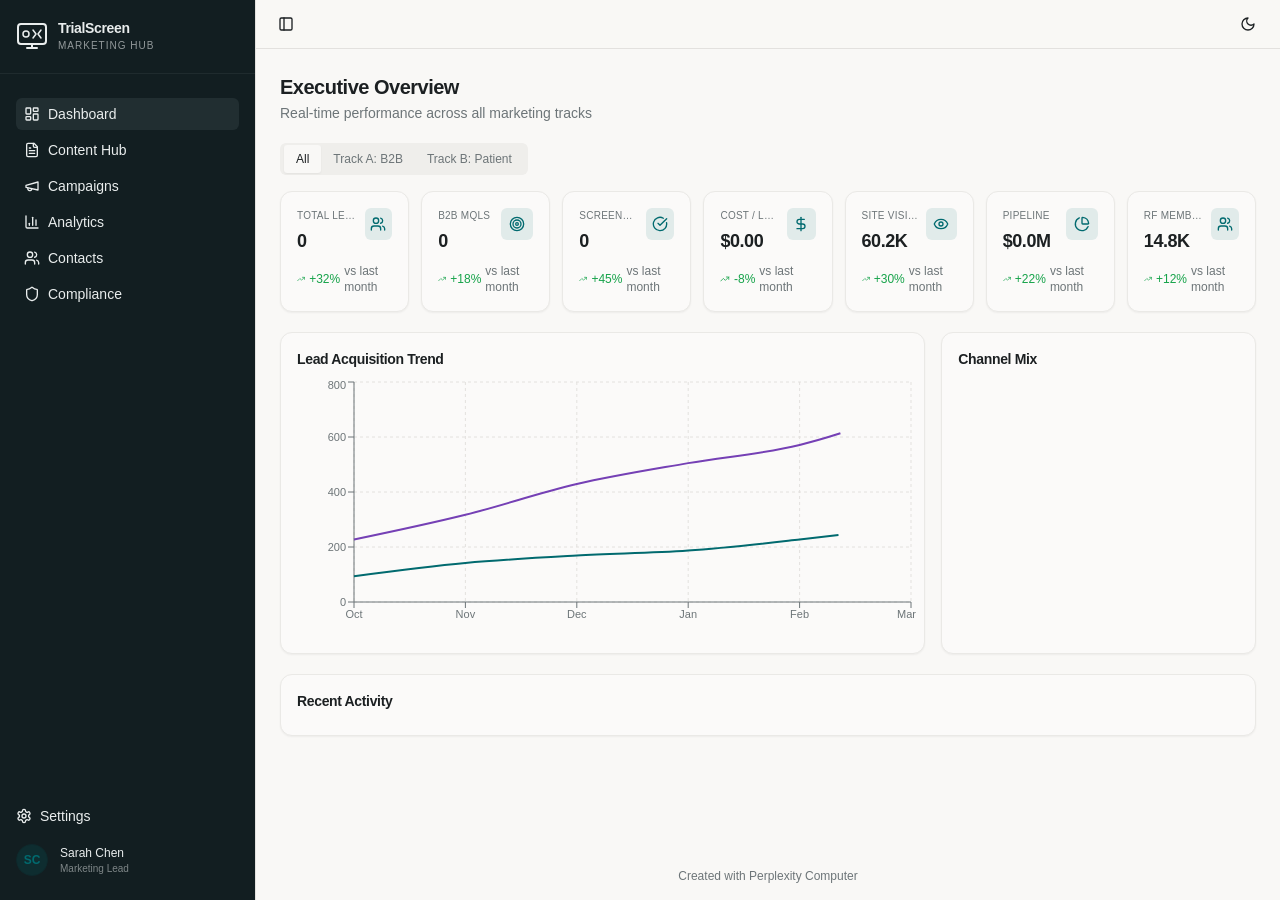
==== commit 438ea37b: "Update GitHub Pages with CRM module" ====
--- a/index.html
+++ b/index.html
@@ -23,8 +23,8 @@
     <link rel="preconnect" href="https://fonts.googleapis.com">
     <link rel="preconnect" href="https://fonts.gstatic.com" crossorigin>
     <link href="https://fonts.googleapis.com/css2?family=JetBrains+Mono:wght@400;500&display=swap" rel="stylesheet">
-    <script type="module" crossorigin src="./assets/index-JXdsy0Gq.js"></script>
-    <link rel="stylesheet" crossorigin href="./assets/index-CtJmZiFr.css">
+    <script type="module" crossorigin src="./assets/index-VMJmwpxK.js"></script>
+    <link rel="stylesheet" crossorigin href="./assets/index-BG3U9UjP.css">
   </head>
   <body>
     <div id="root"></div>
--- a/assets/index-BG3U9UjP.css
+++ b/assets/index-BG3U9UjP.css
@@ -0,0 +1 @@
+*,:before,:after{--tw-border-spacing-x: 0;--tw-border-spacing-y: 0;--tw-translate-x: 0;--tw-translate-y: 0;--tw-rotate: 0;--tw-skew-x: 0;--tw-skew-y: 0;--tw-scale-x: 1;--tw-scale-y: 1;--tw-pan-x: ;--tw-pan-y: ;--tw-pinch-zoom: ;--tw-scroll-snap-strictness: proximity;--tw-gradient-from-position: ;--tw-gradient-via-position: ;--tw-gradient-to-position: ;--tw-ordinal: ;--tw-slashed-zero: ;--tw-numeric-figure: ;--tw-numeric-spacing: ;--tw-numeric-fraction: ;--tw-ring-inset: ;--tw-ring-offset-width: 0px;--tw-ring-offset-color: #fff;--tw-ring-color: rgb(59 130 246 / .5);--tw-ring-offset-shadow: 0 0 #0000;--tw-ring-shadow: 0 0 #0000;--tw-shadow: 0 0 #0000;--tw-shadow-colored: 0 0 #0000;--tw-blur: ;--tw-brightness: ;--tw-contrast: ;--tw-grayscale: ;--tw-hue-rotate: ;--tw-invert: ;--tw-saturate: ;--tw-sepia: ;--tw-drop-shadow: ;--tw-backdrop-blur: ;--tw-backdrop-brightness: ;--tw-backdrop-contrast: ;--tw-backdrop-grayscale: ;--tw-backdrop-hue-rotate: ;--tw-backdrop-invert: ;--tw-backdrop-opacity: ;--tw-backdrop-saturate: ;--tw-backdrop-sepia: ;--tw-contain-size: ;--tw-contain-layout: ;--tw-contain-paint: ;--tw-contain-style: }::backdrop{--tw-border-spacing-x: 0;--tw-border-spacing-y: 0;--tw-translate-x: 0;--tw-translate-y: 0;--tw-rotate: 0;--tw-skew-x: 0;--tw-skew-y: 0;--tw-scale-x: 1;--tw-scale-y: 1;--tw-pan-x: ;--tw-pan-y: ;--tw-pinch-zoom: ;--tw-scroll-snap-strictness: proximity;--tw-gradient-from-position: ;--tw-gradient-via-position: ;--tw-gradient-to-position: ;--tw-ordinal: ;--tw-slashed-zero: ;--tw-numeric-figure: ;--tw-numeric-spacing: ;--tw-numeric-fraction: ;--tw-ring-inset: ;--tw-ring-offset-width: 0px;--tw-ring-offset-color: #fff;--tw-ring-color: rgb(59 130 246 / .5);--tw-ring-offset-shadow: 0 0 #0000;--tw-ring-shadow: 0 0 #0000;--tw-shadow: 0 0 #0000;--tw-shadow-colored: 0 0 #0000;--tw-blur: ;--tw-brightness: ;--tw-contrast: ;--tw-grayscale: ;--tw-hue-rotate: ;--tw-invert: ;--tw-saturate: ;--tw-sepia: ;--tw-drop-shadow: ;--tw-backdrop-blur: ;--tw-backdrop-brightness: ;--tw-backdrop-contrast: ;--tw-backdrop-grayscale: ;--tw-backdrop-hue-rotate: ;--tw-backdrop-invert: ;--tw-backdrop-opacity: ;--tw-backdrop-saturate: ;--tw-backdrop-sepia: ;--tw-contain-size: ;--tw-contain-layout: ;--tw-contain-paint: ;--tw-contain-style: }*,:before,:after{box-sizing:border-box;border-width:0;border-style:solid;border-color:#e5e7eb}:before,:after{--tw-content: ""}html,:host{line-height:1.5;-webkit-text-size-adjust:100%;-moz-tab-size:4;-o-tab-size:4;tab-size:4;font-family:var(--font-sans);font-feature-settings:normal;font-variation-settings:normal;-webkit-tap-highlight-color:transparent}body{margin:0;line-height:inherit}hr{height:0;color:inherit;border-top-width:1px}abbr:where([title]){-webkit-text-decoration:underline dotted;text-decoration:underline dotted}h1,h2,h3,h4,h5,h6{font-size:inherit;font-weight:inherit}a{color:inherit;text-decoration:inherit}b,strong{font-weight:bolder}code,kbd,samp,pre{font-family:var(--font-mono);font-feature-settings:normal;font-variation-settings:normal;font-size:1em}small{font-size:80%}sub,sup{font-size:75%;line-height:0;position:relative;vertical-align:baseline}sub{bottom:-.25em}sup{top:-.5em}table{text-indent:0;border-color:inherit;border-collapse:collapse}button,input,optgroup,select,textarea{font-family:inherit;font-feature-settings:inherit;font-variation-settings:inherit;font-size:100%;font-weight:inherit;line-height:inherit;letter-spacing:inherit;color:inherit;margin:0;padding:0}button,select{text-transform:none}button,input:where([type=button]),input:where([type=reset]),input:where([type=submit]){-webkit-appearance:button;background-color:transparent;background-image:none}:-moz-focusring{outline:auto}:-moz-ui-invalid{box-shadow:none}progress{vertical-align:baseline}::-webkit-inner-spin-button,::-webkit-outer-spin-button{height:auto}[type=search]{-webkit-appearance:textfield;outline-offset:-2px}::-webkit-search-decoration{-webkit-appearance:none}::-webkit-file-upload-button{-webkit-appearance:button;font:inherit}summary{display:list-item}blockquote,dl,dd,h1,h2,h3,h4,h5,h6,hr,figure,p,pre{margin:0}fieldset{margin:0;padding:0}legend{padding:0}ol,ul,menu{list-style:none;margin:0;padding:0}dialog{padding:0}textarea{resize:vertical}input::-moz-placeholder,textarea::-moz-placeholder{opacity:1;color:#9ca3af}input::placeholder,textarea::placeholder{opacity:1;color:#9ca3af}button,[role=button]{cursor:pointer}:disabled{cursor:default}img,svg,video,canvas,audio,iframe,embed,object{display:block;vertical-align:middle}img,video{max-width:100%;height:auto}[hidden]:where(:not([hidden=until-found])){display:none}*{--tw-border-opacity: 1;border-color:hsl(var(--border) / var(--tw-border-opacity, 1))}body{--tw-bg-opacity: 1;background-color:hsl(var(--background) / var(--tw-bg-opacity, 1));font-family:var(--font-sans);--tw-text-opacity: 1;color:hsl(var(--foreground) / var(--tw-text-opacity, 1));-webkit-font-smoothing:antialiased;-moz-osx-font-smoothing:grayscale}.sr-only{position:absolute;width:1px;height:1px;padding:0;margin:-1px;overflow:hidden;clip:rect(0,0,0,0);white-space:nowrap;border-width:0}.pointer-events-none{pointer-events:none}.pointer-events-auto{pointer-events:auto}.visible{visibility:visible}.invisible{visibility:hidden}.fixed{position:fixed}.absolute{position:absolute}.relative{position:relative}.sticky{position:sticky}.inset-0{inset:0}.inset-x-0{left:0;right:0}.inset-y-0{top:0;bottom:0}.-bottom-12{bottom:-3rem}.-left-12{left:-3rem}.-right-12{right:-3rem}.-top-12{top:-3rem}.bottom-0{bottom:0}.left-0{left:0}.left-1{left:.25rem}.left-1\/2{left:50%}.left-2{left:.5rem}.left-2\.5{left:.625rem}.left-\[50\%\]{left:50%}.right-0{right:0}.right-1{right:.25rem}.right-2{right:.5rem}.right-3{right:.75rem}.right-4{right:1rem}.top-0{top:0}.top-1\.5{top:.375rem}.top-1\/2{top:50%}.top-2{top:.5rem}.top-3\.5{top:.875rem}.top-4{top:1rem}.top-\[1px\]{top:1px}.top-\[50\%\]{top:50%}.top-\[60\%\]{top:60%}.top-full{top:100%}.z-10{z-index:10}.z-20{z-index:20}.z-50{z-index:50}.z-\[100\]{z-index:100}.z-\[1\]{z-index:1}.-mx-1{margin-left:-.25rem;margin-right:-.25rem}.mx-2{margin-left:.5rem;margin-right:.5rem}.mx-3\.5{margin-left:.875rem;margin-right:.875rem}.mx-4{margin-left:1rem;margin-right:1rem}.mx-auto{margin-left:auto;margin-right:auto}.my-0\.5{margin-top:.125rem;margin-bottom:.125rem}.my-1{margin-top:.25rem;margin-bottom:.25rem}.-ml-4{margin-left:-1rem}.-mt-4{margin-top:-1rem}.mb-1{margin-bottom:.25rem}.mb-2{margin-bottom:.5rem}.mb-3{margin-bottom:.75rem}.mb-4{margin-bottom:1rem}.ml-1{margin-left:.25rem}.ml-auto{margin-left:auto}.mr-1{margin-right:.25rem}.mr-2{margin-right:.5rem}.mt-0\.5{margin-top:.125rem}.mt-1{margin-top:.25rem}.mt-1\.5{margin-top:.375rem}.mt-2{margin-top:.5rem}.mt-24{margin-top:6rem}.mt-3{margin-top:.75rem}.mt-4{margin-top:1rem}.mt-auto{margin-top:auto}.line-clamp-2{overflow:hidden;display:-webkit-box;-webkit-box-orient:vertical;-webkit-line-clamp:2}.block{display:block}.flex{display:flex}.inline-flex{display:inline-flex}.table{display:table}.grid{display:grid}.hidden{display:none}.aspect-square{aspect-ratio:1 / 1}.aspect-video{aspect-ratio:16 / 9}.size-4{width:1rem;height:1rem}.h-1\.5{height:.375rem}.h-10{height:2.5rem}.h-11{height:2.75rem}.h-12{height:3rem}.h-14{height:3.5rem}.h-2{height:.5rem}.h-2\.5{height:.625rem}.h-24{height:6rem}.h-3{height:.75rem}.h-3\.5{height:.875rem}.h-4{height:1rem}.h-48{height:12rem}.h-5{height:1.25rem}.h-6{height:1.5rem}.h-64{height:16rem}.h-7{height:1.75rem}.h-72{height:18rem}.h-8{height:2rem}.h-9{height:2.25rem}.h-96{height:24rem}.h-\[1px\]{height:1px}.h-\[var\(--radix-navigation-menu-viewport-height\)\]{height:var(--radix-navigation-menu-viewport-height)}.h-\[var\(--radix-select-trigger-height\)\]{height:var(--radix-select-trigger-height)}.h-auto{height:auto}.h-full{height:100%}.h-px{height:1px}.h-screen{height:100vh}.h-svh{height:100svh}.max-h-\[--radix-context-menu-content-available-height\]{max-height:var(--radix-context-menu-content-available-height)}.max-h-\[--radix-select-content-available-height\]{max-height:var(--radix-select-content-available-height)}.max-h-\[300px\]{max-height:300px}.max-h-\[90vh\]{max-height:90vh}.max-h-\[var\(--radix-dropdown-menu-content-available-height\)\]{max-height:var(--radix-dropdown-menu-content-available-height)}.max-h-screen{max-height:100vh}.min-h-0{min-height:0px}.min-h-10{min-height:2.5rem}.min-h-8{min-height:2rem}.min-h-9{min-height:2.25rem}.min-h-\[600px\]{min-height:600px}.min-h-\[60px\]{min-height:60px}.min-h-\[80px\]{min-height:80px}.min-h-screen{min-height:100vh}.min-h-svh{min-height:100svh}.w-0{width:0px}.w-1{width:.25rem}.w-1\.5{width:.375rem}.w-10{width:2.5rem}.w-11{width:2.75rem}.w-16{width:4rem}.w-2{width:.5rem}.w-2\.5{width:.625rem}.w-20{width:5rem}.w-3{width:.75rem}.w-3\.5{width:.875rem}.w-3\/4{width:75%}.w-4{width:1rem}.w-48{width:12rem}.w-5{width:1.25rem}.w-6{width:1.5rem}.w-64{width:16rem}.w-7{width:1.75rem}.w-72{width:18rem}.w-8{width:2rem}.w-9{width:2.25rem}.w-\[100px\]{width:100px}.w-\[110px\]{width:110px}.w-\[130px\]{width:130px}.w-\[150px\]{width:150px}.w-\[1px\]{width:1px}.w-\[200px\]{width:200px}.w-\[60px\]{width:60px}.w-\[var\(--sidebar-width\)\]{width:var(--sidebar-width)}.w-auto{width:auto}.w-full{width:100%}.w-max{width:-moz-max-content;width:max-content}.w-px{width:1px}.min-w-0{min-width:0px}.min-w-10{min-width:2.5rem}.min-w-11{min-width:2.75rem}.min-w-5{min-width:1.25rem}.min-w-9{min-width:2.25rem}.min-w-\[12rem\]{min-width:12rem}.min-w-\[200px\]{min-width:200px}.min-w-\[8rem\]{min-width:8rem}.min-w-\[var\(--radix-select-trigger-width\)\]{min-width:var(--radix-select-trigger-width)}.max-w-\[1600px\]{max-width:1600px}.max-w-\[160px\]{max-width:160px}.max-w-\[200px\]{max-width:200px}.max-w-\[220px\]{max-width:220px}.max-w-\[250px\]{max-width:250px}.max-w-\[300px\]{max-width:300px}.max-w-\[var\(--skeleton-width\)\]{max-width:var(--skeleton-width)}.max-w-lg{max-width:32rem}.max-w-max{max-width:-moz-max-content;max-width:max-content}.max-w-md{max-width:28rem}.max-w-sm{max-width:24rem}.flex-1{flex:1 1 0%}.shrink-0{flex-shrink:0}.grow{flex-grow:1}.grow-0{flex-grow:0}.basis-full{flex-basis:100%}.caption-bottom{caption-side:bottom}.border-collapse{border-collapse:collapse}.origin-\[--radix-context-menu-content-transform-origin\]{transform-origin:var(--radix-context-menu-content-transform-origin)}.origin-\[--radix-dropdown-menu-content-transform-origin\]{transform-origin:var(--radix-dropdown-menu-content-transform-origin)}.origin-\[--radix-hover-card-content-transform-origin\]{transform-origin:var(--radix-hover-card-content-transform-origin)}.origin-\[--radix-menubar-content-transform-origin\]{transform-origin:var(--radix-menubar-content-transform-origin)}.origin-\[--radix-popover-content-transform-origin\]{transform-origin:var(--radix-popover-content-transform-origin)}.origin-\[--radix-select-content-transform-origin\]{transform-origin:var(--radix-select-content-transform-origin)}.origin-\[--radix-tooltip-content-transform-origin\]{transform-origin:var(--radix-tooltip-content-transform-origin)}.-translate-x-1\/2{--tw-translate-x: -50%;transform:translate(var(--tw-translate-x),var(--tw-translate-y)) rotate(var(--tw-rotate)) skew(var(--tw-skew-x)) skewY(var(--tw-skew-y)) scaleX(var(--tw-scale-x)) scaleY(var(--tw-scale-y))}.-translate-x-px{--tw-translate-x: -1px;transform:translate(var(--tw-translate-x),var(--tw-translate-y)) rotate(var(--tw-rotate)) skew(var(--tw-skew-x)) skewY(var(--tw-skew-y)) scaleX(var(--tw-scale-x)) scaleY(var(--tw-scale-y))}.-translate-y-1\/2{--tw-translate-y: -50%;transform:translate(var(--tw-translate-x),var(--tw-translate-y)) rotate(var(--tw-rotate)) skew(var(--tw-skew-x)) skewY(var(--tw-skew-y)) scaleX(var(--tw-scale-x)) scaleY(var(--tw-scale-y))}.translate-x-\[-50\%\]{--tw-translate-x: -50%;transform:translate(var(--tw-translate-x),var(--tw-translate-y)) rotate(var(--tw-rotate)) skew(var(--tw-skew-x)) skewY(var(--tw-skew-y)) scaleX(var(--tw-scale-x)) scaleY(var(--tw-scale-y))}.translate-x-px{--tw-translate-x: 1px;transform:translate(var(--tw-translate-x),var(--tw-translate-y)) rotate(var(--tw-rotate)) skew(var(--tw-skew-x)) skewY(var(--tw-skew-y)) scaleX(var(--tw-scale-x)) scaleY(var(--tw-scale-y))}.translate-y-\[-50\%\]{--tw-translate-y: -50%;transform:translate(var(--tw-translate-x),var(--tw-translate-y)) rotate(var(--tw-rotate)) skew(var(--tw-skew-x)) skewY(var(--tw-skew-y)) scaleX(var(--tw-scale-x)) scaleY(var(--tw-scale-y))}.rotate-45{--tw-rotate: 45deg;transform:translate(var(--tw-translate-x),var(--tw-translate-y)) rotate(var(--tw-rotate)) skew(var(--tw-skew-x)) skewY(var(--tw-skew-y)) scaleX(var(--tw-scale-x)) scaleY(var(--tw-scale-y))}.rotate-90{--tw-rotate: 90deg;transform:translate(var(--tw-translate-x),var(--tw-translate-y)) rotate(var(--tw-rotate)) skew(var(--tw-skew-x)) skewY(var(--tw-skew-y)) scaleX(var(--tw-scale-x)) scaleY(var(--tw-scale-y))}.transform{transform:translate(var(--tw-translate-x),var(--tw-translate-y)) rotate(var(--tw-rotate)) skew(var(--tw-skew-x)) skewY(var(--tw-skew-y)) scaleX(var(--tw-scale-x)) scaleY(var(--tw-scale-y))}@keyframes pulse{50%{opacity:.5}}.animate-pulse{animation:pulse 2s cubic-bezier(.4,0,.6,1) infinite}.cursor-default{cursor:default}.cursor-pointer{cursor:pointer}.touch-none{touch-action:none}.select-none{-webkit-user-select:none;-moz-user-select:none;user-select:none}.list-none{list-style-type:none}.grid-cols-1{grid-template-columns:repeat(1,minmax(0,1fr))}.grid-cols-2{grid-template-columns:repeat(2,minmax(0,1fr))}.grid-cols-5{grid-template-columns:repeat(5,minmax(0,1fr))}.flex-row{flex-direction:row}.flex-col{flex-direction:column}.flex-col-reverse{flex-direction:column-reverse}.flex-wrap{flex-wrap:wrap}.items-start{align-items:flex-start}.items-end{align-items:flex-end}.items-center{align-items:center}.items-stretch{align-items:stretch}.justify-center{justify-content:center}.justify-between{justify-content:space-between}.gap-0\.5{gap:.125rem}.gap-1{gap:.25rem}.gap-1\.5{gap:.375rem}.gap-2{gap:.5rem}.gap-2\.5{gap:.625rem}.gap-3{gap:.75rem}.gap-4{gap:1rem}.gap-x-3{-moz-column-gap:.75rem;column-gap:.75rem}.gap-y-0\.5{row-gap:.125rem}.space-x-1>:not([hidden])~:not([hidden]){--tw-space-x-reverse: 0;margin-right:calc(.25rem * var(--tw-space-x-reverse));margin-left:calc(.25rem * calc(1 - var(--tw-space-x-reverse)))}.space-x-4>:not([hidden])~:not([hidden]){--tw-space-x-reverse: 0;margin-right:calc(1rem * var(--tw-space-x-reverse));margin-left:calc(1rem * calc(1 - var(--tw-space-x-reverse)))}.space-y-0>:not([hidden])~:not([hidden]){--tw-space-y-reverse: 0;margin-top:calc(0px * calc(1 - var(--tw-space-y-reverse)));margin-bottom:calc(0px * var(--tw-space-y-reverse))}.space-y-0\.5>:not([hidden])~:not([hidden]){--tw-space-y-reverse: 0;margin-top:calc(.125rem * calc(1 - var(--tw-space-y-reverse)));margin-bottom:calc(.125rem * var(--tw-space-y-reverse))}.space-y-1>:not([hidden])~:not([hidden]){--tw-space-y-reverse: 0;margin-top:calc(.25rem * calc(1 - var(--tw-space-y-reverse)));margin-bottom:calc(.25rem * var(--tw-space-y-reverse))}.space-y-1\.5>:not([hidden])~:not([hidden]){--tw-space-y-reverse: 0;margin-top:calc(.375rem * calc(1 - var(--tw-space-y-reverse)));margin-bottom:calc(.375rem * var(--tw-space-y-reverse))}.space-y-2>:not([hidden])~:not([hidden]){--tw-space-y-reverse: 0;margin-top:calc(.5rem * calc(1 - var(--tw-space-y-reverse)));margin-bottom:calc(.5rem * var(--tw-space-y-reverse))}.space-y-3>:not([hidden])~:not([hidden]){--tw-space-y-reverse: 0;margin-top:calc(.75rem * calc(1 - var(--tw-space-y-reverse)));margin-bottom:calc(.75rem * var(--tw-space-y-reverse))}.space-y-4>:not([hidden])~:not([hidden]){--tw-space-y-reverse: 0;margin-top:calc(1rem * calc(1 - var(--tw-space-y-reverse)));margin-bottom:calc(1rem * var(--tw-space-y-reverse))}.space-y-5>:not([hidden])~:not([hidden]){--tw-space-y-reverse: 0;margin-top:calc(1.25rem * calc(1 - var(--tw-space-y-reverse)));margin-bottom:calc(1.25rem * var(--tw-space-y-reverse))}.space-y-6>:not([hidden])~:not([hidden]){--tw-space-y-reverse: 0;margin-top:calc(1.5rem * calc(1 - var(--tw-space-y-reverse)));margin-bottom:calc(1.5rem * var(--tw-space-y-reverse))}.overflow-auto{overflow:auto}.overflow-hidden{overflow:hidden}.overflow-x-auto{overflow-x:auto}.overflow-y-auto{overflow-y:auto}.overflow-x-hidden{overflow-x:hidden}.truncate{overflow:hidden;text-overflow:ellipsis;white-space:nowrap}.whitespace-nowrap{white-space:nowrap}.break-words{overflow-wrap:break-word}.rounded{border-radius:.25rem}.rounded-\[2px\]{border-radius:2px}.rounded-\[inherit\]{border-radius:inherit}.rounded-full{border-radius:9999px}.rounded-lg{border-radius:.5625rem}.rounded-md{border-radius:.375rem}.rounded-sm{border-radius:.1875rem}.rounded-xl{border-radius:.75rem}.rounded-t-\[10px\]{border-top-left-radius:10px;border-top-right-radius:10px}.rounded-tl-sm{border-top-left-radius:.1875rem}.border{border-width:1px}.border-2{border-width:2px}.border-\[1\.5px\]{border-width:1.5px}.border-y{border-top-width:1px;border-bottom-width:1px}.border-b{border-bottom-width:1px}.border-l{border-left-width:1px}.border-r{border-right-width:1px}.border-t{border-top-width:1px}.border-dashed{border-style:dashed}.border-\[--color-border\]{border-color:var(--color-border)}.border-blue-300{--tw-border-opacity: 1;border-color:rgb(147 197 253 / var(--tw-border-opacity, 1))}.border-border\/50{border-color:hsl(var(--border) / .5)}.border-card-border{--tw-border-opacity: 1;border-color:hsl(var(--card-border) / var(--tw-border-opacity, 1))}.border-destructive{--tw-border-opacity: 1;border-color:hsl(var(--destructive) / var(--tw-border-opacity, 1))}.border-destructive-border{border-color:var(--destructive-border)}.border-destructive\/50{border-color:hsl(var(--destructive) / .5)}.border-input{--tw-border-opacity: 1;border-color:hsl(var(--input) / var(--tw-border-opacity, 1))}.border-primary{--tw-border-opacity: 1;border-color:hsl(var(--primary) / var(--tw-border-opacity, 1))}.border-primary-border{border-color:var(--primary-border)}.border-red-300{--tw-border-opacity: 1;border-color:rgb(252 165 165 / var(--tw-border-opacity, 1))}.border-secondary-border{border-color:var(--secondary-border)}.border-sidebar-border{--tw-border-opacity: 1;border-color:hsl(var(--sidebar-border) / var(--tw-border-opacity, 1))}.border-transparent{border-color:transparent}.border-yellow-300{--tw-border-opacity: 1;border-color:rgb(253 224 71 / var(--tw-border-opacity, 1))}.border-l-transparent{border-left-color:transparent}.border-t-transparent{border-top-color:transparent}.bg-\[\#01696F\]{--tw-bg-opacity: 1;background-color:rgb(1 105 111 / var(--tw-bg-opacity, 1))}.bg-\[\#2563EB\]{--tw-bg-opacity: 1;background-color:rgb(37 99 235 / var(--tw-bg-opacity, 1))}.bg-\[\#475569\]{--tw-bg-opacity: 1;background-color:rgb(71 85 105 / var(--tw-bg-opacity, 1))}.bg-\[\#6A3FB5\]{--tw-bg-opacity: 1;background-color:rgb(106 63 181 / var(--tw-bg-opacity, 1))}.bg-\[\#D97706\]{--tw-bg-opacity: 1;background-color:rgb(217 119 6 / var(--tw-bg-opacity, 1))}.bg-\[\#DB2777\]{--tw-bg-opacity: 1;background-color:rgb(219 39 119 / var(--tw-bg-opacity, 1))}.bg-\[\#DC2626\]{--tw-bg-opacity: 1;background-color:rgb(220 38 38 / var(--tw-bg-opacity, 1))}.bg-\[--color-bg\]{background-color:var(--color-bg)}.bg-accent{--tw-bg-opacity: 1;background-color:hsl(var(--accent) / var(--tw-bg-opacity, 1))}.bg-amber-100{--tw-bg-opacity: 1;background-color:rgb(254 243 199 / var(--tw-bg-opacity, 1))}.bg-amber-50{--tw-bg-opacity: 1;background-color:rgb(255 251 235 / var(--tw-bg-opacity, 1))}.bg-amber-500{--tw-bg-opacity: 1;background-color:rgb(245 158 11 / var(--tw-bg-opacity, 1))}.bg-background{--tw-bg-opacity: 1;background-color:hsl(var(--background) / var(--tw-bg-opacity, 1))}.bg-background\/80{background-color:hsl(var(--background) / .8)}.bg-black\/80{background-color:#000c}.bg-blue-100{--tw-bg-opacity: 1;background-color:rgb(219 234 254 / var(--tw-bg-opacity, 1))}.bg-blue-50{--tw-bg-opacity: 1;background-color:rgb(239 246 255 / var(--tw-bg-opacity, 1))}.bg-blue-500{--tw-bg-opacity: 1;background-color:rgb(59 130 246 / var(--tw-bg-opacity, 1))}.bg-border{--tw-bg-opacity: 1;background-color:hsl(var(--border) / var(--tw-bg-opacity, 1))}.bg-card{--tw-bg-opacity: 1;background-color:hsl(var(--card) / var(--tw-bg-opacity, 1))}.bg-destructive{--tw-bg-opacity: 1;background-color:hsl(var(--destructive) / var(--tw-bg-opacity, 1))}.bg-emerald-50{--tw-bg-opacity: 1;background-color:rgb(236 253 245 / var(--tw-bg-opacity, 1))}.bg-foreground{--tw-bg-opacity: 1;background-color:hsl(var(--foreground) / var(--tw-bg-opacity, 1))}.bg-gray-100{--tw-bg-opacity: 1;background-color:rgb(243 244 246 / var(--tw-bg-opacity, 1))}.bg-gray-400{--tw-bg-opacity: 1;background-color:rgb(156 163 175 / var(--tw-bg-opacity, 1))}.bg-gray-50{--tw-bg-opacity: 1;background-color:rgb(249 250 251 / var(--tw-bg-opacity, 1))}.bg-gray-500{--tw-bg-opacity: 1;background-color:rgb(107 114 128 / var(--tw-bg-opacity, 1))}.bg-green-100{--tw-bg-opacity: 1;background-color:rgb(220 252 231 / var(--tw-bg-opacity, 1))}.bg-green-50{--tw-bg-opacity: 1;background-color:rgb(240 253 244 / var(--tw-bg-opacity, 1))}.bg-green-500{--tw-bg-opacity: 1;background-color:rgb(34 197 94 / var(--tw-bg-opacity, 1))}.bg-green-600{--tw-bg-opacity: 1;background-color:rgb(22 163 74 / var(--tw-bg-opacity, 1))}.bg-indigo-50{--tw-bg-opacity: 1;background-color:rgb(238 242 255 / var(--tw-bg-opacity, 1))}.bg-muted{--tw-bg-opacity: 1;background-color:hsl(var(--muted) / var(--tw-bg-opacity, 1))}.bg-muted\/30{background-color:hsl(var(--muted) / .3)}.bg-muted\/40{background-color:hsl(var(--muted) / .4)}.bg-muted\/50{background-color:hsl(var(--muted) / .5)}.bg-orange-50{--tw-bg-opacity: 1;background-color:rgb(255 247 237 / var(--tw-bg-opacity, 1))}.bg-pink-50{--tw-bg-opacity: 1;background-color:rgb(253 242 248 / var(--tw-bg-opacity, 1))}.bg-popover{--tw-bg-opacity: 1;background-color:hsl(var(--popover) / var(--tw-bg-opacity, 1))}.bg-primary{--tw-bg-opacity: 1;background-color:hsl(var(--primary) / var(--tw-bg-opacity, 1))}.bg-primary\/10{background-color:hsl(var(--primary) / .1)}.bg-primary\/15{background-color:hsl(var(--primary) / .15)}.bg-primary\/20{background-color:hsl(var(--primary) / .2)}.bg-purple-50{--tw-bg-opacity: 1;background-color:rgb(250 245 255 / var(--tw-bg-opacity, 1))}.bg-purple-500{--tw-bg-opacity: 1;background-color:rgb(168 85 247 / var(--tw-bg-opacity, 1))}.bg-red-100{--tw-bg-opacity: 1;background-color:rgb(254 226 226 / var(--tw-bg-opacity, 1))}.bg-red-50{--tw-bg-opacity: 1;background-color:rgb(254 242 242 / var(--tw-bg-opacity, 1))}.bg-secondary{--tw-bg-opacity: 1;background-color:hsl(var(--secondary) / var(--tw-bg-opacity, 1))}.bg-secondary\/15{background-color:hsl(var(--secondary) / .15)}.bg-sidebar{--tw-bg-opacity: 1;background-color:hsl(var(--sidebar) / var(--tw-bg-opacity, 1))}.bg-sidebar-border{--tw-bg-opacity: 1;background-color:hsl(var(--sidebar-border) / var(--tw-bg-opacity, 1))}.bg-slate-50{--tw-bg-opacity: 1;background-color:rgb(248 250 252 / var(--tw-bg-opacity, 1))}.bg-teal-100{--tw-bg-opacity: 1;background-color:rgb(204 251 241 / var(--tw-bg-opacity, 1))}.bg-teal-50{--tw-bg-opacity: 1;background-color:rgb(240 253 250 / var(--tw-bg-opacity, 1))}.bg-teal-500{--tw-bg-opacity: 1;background-color:rgb(20 184 166 / var(--tw-bg-opacity, 1))}.bg-transparent{background-color:transparent}.bg-violet-50{--tw-bg-opacity: 1;background-color:rgb(245 243 255 / var(--tw-bg-opacity, 1))}.bg-yellow-100{--tw-bg-opacity: 1;background-color:rgb(254 249 195 / var(--tw-bg-opacity, 1))}.bg-yellow-50{--tw-bg-opacity: 1;background-color:rgb(254 252 232 / var(--tw-bg-opacity, 1))}.fill-current{fill:currentColor}.p-0{padding:0}.p-0\.5{padding:.125rem}.p-1{padding:.25rem}.p-2{padding:.5rem}.p-2\.5{padding:.625rem}.p-3{padding:.75rem}.p-4{padding:1rem}.p-6{padding:1.5rem}.p-\[1px\]{padding:1px}.px-0{padding-left:0;padding-right:0}.px-1{padding-left:.25rem;padding-right:.25rem}.px-1\.5{padding-left:.375rem;padding-right:.375rem}.px-2{padding-left:.5rem;padding-right:.5rem}.px-2\.5{padding-left:.625rem;padding-right:.625rem}.px-3{padding-left:.75rem;padding-right:.75rem}.px-4{padding-left:1rem;padding-right:1rem}.px-5{padding-left:1.25rem;padding-right:1.25rem}.px-8{padding-left:2rem;padding-right:2rem}.py-0\.5{padding-top:.125rem;padding-bottom:.125rem}.py-1{padding-top:.25rem;padding-bottom:.25rem}.py-1\.5{padding-top:.375rem;padding-bottom:.375rem}.py-12{padding-top:3rem;padding-bottom:3rem}.py-2{padding-top:.5rem;padding-bottom:.5rem}.py-3{padding-top:.75rem;padding-bottom:.75rem}.py-4{padding-top:1rem;padding-bottom:1rem}.py-5{padding-top:1.25rem;padding-bottom:1.25rem}.py-6{padding-top:1.5rem;padding-bottom:1.5rem}.py-8{padding-top:2rem;padding-bottom:2rem}.pb-0{padding-bottom:0}.pb-2{padding-bottom:.5rem}.pb-3{padding-bottom:.75rem}.pb-4{padding-bottom:1rem}.pl-2\.5{padding-left:.625rem}.pl-4{padding-left:1rem}.pl-8{padding-left:2rem}.pr-2{padding-right:.5rem}.pr-2\.5{padding-right:.625rem}.pr-8{padding-right:2rem}.pt-0{padding-top:0}.pt-1{padding-top:.25rem}.pt-3{padding-top:.75rem}.pt-4{padding-top:1rem}.pt-6{padding-top:1.5rem}.text-left{text-align:left}.text-center{text-align:center}.text-right{text-align:right}.align-middle{vertical-align:middle}.font-display{font-family:var(--font-display)}.font-mono{font-family:var(--font-mono)}.text-2xl{font-size:1.5rem;line-height:2rem}.text-\[0\.8rem\]{font-size:.8rem}.text-\[10px\]{font-size:10px}.text-\[11px\]{font-size:11px}.text-\[9px\]{font-size:9px}.text-base{font-size:1rem;line-height:1.5rem}.text-lg{font-size:1.125rem;line-height:1.75rem}.text-sm{font-size:.875rem;line-height:1.25rem}.text-xl{font-size:1.25rem;line-height:1.75rem}.text-xs{font-size:.75rem;line-height:1rem}.font-bold{font-weight:700}.font-medium{font-weight:500}.font-normal{font-weight:400}.font-semibold{font-weight:600}.uppercase{text-transform:uppercase}.capitalize{text-transform:capitalize}.tabular-nums{--tw-numeric-spacing: tabular-nums;font-variant-numeric:var(--tw-ordinal) var(--tw-slashed-zero) var(--tw-numeric-figure) var(--tw-numeric-spacing) var(--tw-numeric-fraction)}.leading-none{line-height:1}.leading-relaxed{line-height:1.625}.leading-tight{line-height:1.25}.tracking-tight{letter-spacing:-.025em}.tracking-wide{letter-spacing:.025em}.tracking-wider{letter-spacing:.05em}.tracking-widest{letter-spacing:.1em}.text-accent-foreground{--tw-text-opacity: 1;color:hsl(var(--accent-foreground) / var(--tw-text-opacity, 1))}.text-amber-700{--tw-text-opacity: 1;color:rgb(180 83 9 / var(--tw-text-opacity, 1))}.text-amber-800{--tw-text-opacity: 1;color:rgb(146 64 14 / var(--tw-text-opacity, 1))}.text-blue-600{--tw-text-opacity: 1;color:rgb(37 99 235 / var(--tw-text-opacity, 1))}.text-blue-700{--tw-text-opacity: 1;color:rgb(29 78 216 / var(--tw-text-opacity, 1))}.text-card-foreground{--tw-text-opacity: 1;color:hsl(var(--card-foreground) / var(--tw-text-opacity, 1))}.text-current{color:currentColor}.text-destructive{--tw-text-opacity: 1;color:hsl(var(--destructive) / var(--tw-text-opacity, 1))}.text-destructive-foreground{--tw-text-opacity: 1;color:hsl(var(--destructive-foreground) / var(--tw-text-opacity, 1))}.text-emerald-700{--tw-text-opacity: 1;color:rgb(4 120 87 / var(--tw-text-opacity, 1))}.text-foreground{--tw-text-opacity: 1;color:hsl(var(--foreground) / var(--tw-text-opacity, 1))}.text-foreground\/50{color:hsl(var(--foreground) / .5)}.text-gray-600{--tw-text-opacity: 1;color:rgb(75 85 99 / var(--tw-text-opacity, 1))}.text-gray-700{--tw-text-opacity: 1;color:rgb(55 65 81 / var(--tw-text-opacity, 1))}.text-gray-900{--tw-text-opacity: 1;color:rgb(17 24 39 / var(--tw-text-opacity, 1))}.text-green-600{--tw-text-opacity: 1;color:rgb(22 163 74 / var(--tw-text-opacity, 1))}.text-green-700{--tw-text-opacity: 1;color:rgb(21 128 61 / var(--tw-text-opacity, 1))}.text-indigo-700{--tw-text-opacity: 1;color:rgb(67 56 202 / var(--tw-text-opacity, 1))}.text-muted-foreground{--tw-text-opacity: 1;color:hsl(var(--muted-foreground) / var(--tw-text-opacity, 1))}.text-muted-foreground\/30{color:hsl(var(--muted-foreground) / .3)}.text-muted-foreground\/60{color:hsl(var(--muted-foreground) / .6)}.text-orange-700{--tw-text-opacity: 1;color:rgb(194 65 12 / var(--tw-text-opacity, 1))}.text-pink-700{--tw-text-opacity: 1;color:rgb(190 24 93 / var(--tw-text-opacity, 1))}.text-popover-foreground{--tw-text-opacity: 1;color:hsl(var(--popover-foreground) / var(--tw-text-opacity, 1))}.text-primary{--tw-text-opacity: 1;color:hsl(var(--primary) / var(--tw-text-opacity, 1))}.text-primary-foreground{--tw-text-opacity: 1;color:hsl(var(--primary-foreground) / var(--tw-text-opacity, 1))}.text-purple-700{--tw-text-opacity: 1;color:rgb(126 34 206 / var(--tw-text-opacity, 1))}.text-red-500{--tw-text-opacity: 1;color:rgb(239 68 68 / var(--tw-text-opacity, 1))}.text-red-600{--tw-text-opacity: 1;color:rgb(220 38 38 / var(--tw-text-opacity, 1))}.text-red-700{--tw-text-opacity: 1;color:rgb(185 28 28 / var(--tw-text-opacity, 1))}.text-secondary{--tw-text-opacity: 1;color:hsl(var(--secondary) / var(--tw-text-opacity, 1))}.text-secondary-foreground{--tw-text-opacity: 1;color:hsl(var(--secondary-foreground) / var(--tw-text-opacity, 1))}.text-sidebar-foreground{--tw-text-opacity: 1;color:hsl(var(--sidebar-foreground) / var(--tw-text-opacity, 1))}.text-sidebar-foreground\/50{color:hsl(var(--sidebar-foreground) / .5)}.text-sidebar-foreground\/60{color:hsl(var(--sidebar-foreground) / .6)}.text-sidebar-foreground\/70{color:hsl(var(--sidebar-foreground) / .7)}.text-slate-700{--tw-text-opacity: 1;color:rgb(51 65 85 / var(--tw-text-opacity, 1))}.text-teal-700{--tw-text-opacity: 1;color:rgb(15 118 110 / var(--tw-text-opacity, 1))}.text-teal-800{--tw-text-opacity: 1;color:rgb(17 94 89 / var(--tw-text-opacity, 1))}.text-violet-700{--tw-text-opacity: 1;color:rgb(109 40 217 / var(--tw-text-opacity, 1))}.text-white{--tw-text-opacity: 1;color:rgb(255 255 255 / var(--tw-text-opacity, 1))}.text-yellow-600{--tw-text-opacity: 1;color:rgb(202 138 4 / var(--tw-text-opacity, 1))}.text-yellow-700{--tw-text-opacity: 1;color:rgb(161 98 7 / var(--tw-text-opacity, 1))}.opacity-0{opacity:0}.opacity-30{opacity:.3}.opacity-50{opacity:.5}.opacity-60{opacity:.6}.opacity-70{opacity:.7}.opacity-90{opacity:.9}.shadow-\[0_0_0_1px_hsl\(var\(--sidebar-border\)\)\]{--tw-shadow: 0 0 0 1px hsl(var(--sidebar-border));--tw-shadow-colored: 0 0 0 1px var(--tw-shadow-color);box-shadow:var(--tw-ring-offset-shadow, 0 0 #0000),var(--tw-ring-shadow, 0 0 #0000),var(--tw-shadow)}.shadow-lg{--tw-shadow: 0 10px 15px -3px rgb(0 0 0 / .1), 0 4px 6px -4px rgb(0 0 0 / .1);--tw-shadow-colored: 0 10px 15px -3px var(--tw-shadow-color), 0 4px 6px -4px var(--tw-shadow-color);box-shadow:var(--tw-ring-offset-shadow, 0 0 #0000),var(--tw-ring-shadow, 0 0 #0000),var(--tw-shadow)}.shadow-md{--tw-shadow: 0 4px 6px -1px rgb(0 0 0 / .1), 0 2px 4px -2px rgb(0 0 0 / .1);--tw-shadow-colored: 0 4px 6px -1px var(--tw-shadow-color), 0 2px 4px -2px var(--tw-shadow-color);box-shadow:var(--tw-ring-offset-shadow, 0 0 #0000),var(--tw-ring-shadow, 0 0 #0000),var(--tw-shadow)}.shadow-none{--tw-shadow: 0 0 #0000;--tw-shadow-colored: 0 0 #0000;box-shadow:var(--tw-ring-offset-shadow, 0 0 #0000),var(--tw-ring-shadow, 0 0 #0000),var(--tw-shadow)}.shadow-sm{--tw-shadow: 0 1px 2px 0 rgb(0 0 0 / .05);--tw-shadow-colored: 0 1px 2px 0 var(--tw-shadow-color);box-shadow:var(--tw-ring-offset-shadow, 0 0 #0000),var(--tw-ring-shadow, 0 0 #0000),var(--tw-shadow)}.shadow-xl{--tw-shadow: 0 20px 25px -5px rgb(0 0 0 / .1), 0 8px 10px -6px rgb(0 0 0 / .1);--tw-shadow-colored: 0 20px 25px -5px var(--tw-shadow-color), 0 8px 10px -6px var(--tw-shadow-color);box-shadow:var(--tw-ring-offset-shadow, 0 0 #0000),var(--tw-ring-shadow, 0 0 #0000),var(--tw-shadow)}.outline-none{outline:2px solid transparent;outline-offset:2px}.outline{outline-style:solid}.outline-2{outline-width:2px}.outline-offset-2{outline-offset:2px}.outline-transparent{outline-color:transparent}.ring-0{--tw-ring-offset-shadow: var(--tw-ring-inset) 0 0 0 var(--tw-ring-offset-width) var(--tw-ring-offset-color);--tw-ring-shadow: var(--tw-ring-inset) 0 0 0 calc(0px + var(--tw-ring-offset-width)) var(--tw-ring-color);box-shadow:var(--tw-ring-offset-shadow),var(--tw-ring-shadow),var(--tw-shadow, 0 0 #0000)}.ring-2{--tw-ring-offset-shadow: var(--tw-ring-inset) 0 0 0 var(--tw-ring-offset-width) var(--tw-ring-offset-color);--tw-ring-shadow: var(--tw-ring-inset) 0 0 0 calc(2px + var(--tw-ring-offset-width)) var(--tw-ring-color);box-shadow:var(--tw-ring-offset-shadow),var(--tw-ring-shadow),var(--tw-shadow, 0 0 #0000)}.ring-ring{--tw-ring-opacity: 1;--tw-ring-color: hsl(var(--ring) / var(--tw-ring-opacity, 1))}.ring-sidebar-ring{--tw-ring-opacity: 1;--tw-ring-color: hsl(var(--sidebar-ring) / var(--tw-ring-opacity, 1))}.ring-offset-background{--tw-ring-offset-color: hsl(var(--background) / 1)}.filter{filter:var(--tw-blur) var(--tw-brightness) var(--tw-contrast) var(--tw-grayscale) var(--tw-hue-rotate) var(--tw-invert) var(--tw-saturate) var(--tw-sepia) var(--tw-drop-shadow)}.backdrop-blur-sm{--tw-backdrop-blur: blur(4px);-webkit-backdrop-filter:var(--tw-backdrop-blur) var(--tw-backdrop-brightness) var(--tw-backdrop-contrast) var(--tw-backdrop-grayscale) var(--tw-backdrop-hue-rotate) var(--tw-backdrop-invert) var(--tw-backdrop-opacity) var(--tw-backdrop-saturate) var(--tw-backdrop-sepia);backdrop-filter:var(--tw-backdrop-blur) var(--tw-backdrop-brightness) var(--tw-backdrop-contrast) var(--tw-backdrop-grayscale) var(--tw-backdrop-hue-rotate) var(--tw-backdrop-invert) var(--tw-backdrop-opacity) var(--tw-backdrop-saturate) var(--tw-backdrop-sepia)}.transition{transition-property:color,background-color,border-color,text-decoration-color,fill,stroke,opacity,box-shadow,transform,filter,backdrop-filter;transition-timing-function:cubic-bezier(.4,0,.2,1);transition-duration:.15s}.transition-\[left\,right\,width\]{transition-property:left,right,width;transition-timing-function:cubic-bezier(.4,0,.2,1);transition-duration:.15s}.transition-\[margin\,opacity\]{transition-property:margin,opacity;transition-timing-function:cubic-bezier(.4,0,.2,1);transition-duration:.15s}.transition-\[width\,height\,padding\]{transition-property:width,height,padding;transition-timing-function:cubic-bezier(.4,0,.2,1);transition-duration:.15s}.transition-\[width\]{transition-property:width;transition-timing-function:cubic-bezier(.4,0,.2,1);transition-duration:.15s}.transition-all{transition-property:all;transition-timing-function:cubic-bezier(.4,0,.2,1);transition-duration:.15s}.transition-colors{transition-property:color,background-color,border-color,text-decoration-color,fill,stroke;transition-timing-function:cubic-bezier(.4,0,.2,1);transition-duration:.15s}.transition-opacity{transition-property:opacity;transition-timing-function:cubic-bezier(.4,0,.2,1);transition-duration:.15s}.transition-transform{transition-property:transform;transition-timing-function:cubic-bezier(.4,0,.2,1);transition-duration:.15s}.duration-1000{transition-duration:1s}.duration-200{transition-duration:.2s}.duration-500{transition-duration:.5s}.ease-in-out{transition-timing-function:cubic-bezier(.4,0,.2,1)}.ease-linear{transition-timing-function:linear}@keyframes enter{0%{opacity:var(--tw-enter-opacity, 1);transform:translate3d(var(--tw-enter-translate-x, 0),var(--tw-enter-translate-y, 0),0) scale3d(var(--tw-enter-scale, 1),var(--tw-enter-scale, 1),var(--tw-enter-scale, 1)) rotate(var(--tw-enter-rotate, 0))}}@keyframes exit{to{opacity:var(--tw-exit-opacity, 1);transform:translate3d(var(--tw-exit-translate-x, 0),var(--tw-exit-translate-y, 0),0) scale3d(var(--tw-exit-scale, 1),var(--tw-exit-scale, 1),var(--tw-exit-scale, 1)) rotate(var(--tw-exit-rotate, 0))}}.animate-in{animation-name:enter;animation-duration:.15s;--tw-enter-opacity: initial;--tw-enter-scale: initial;--tw-enter-rotate: initial;--tw-enter-translate-x: initial;--tw-enter-translate-y: initial}.fade-in-0{--tw-enter-opacity: 0}.fade-in-80{--tw-enter-opacity: .8}.zoom-in-95{--tw-enter-scale: .95}.duration-1000{animation-duration:1s}.duration-200{animation-duration:.2s}.duration-500{animation-duration:.5s}.ease-in-out{animation-timing-function:cubic-bezier(.4,0,.2,1)}.ease-linear{animation-timing-function:linear}.paused{animation-play-state:paused}input[type=search]::-webkit-search-cancel-button{display:none}[contenteditable][data-placeholder]:empty:before{content:attr(data-placeholder);color:hsl(var(--muted-foreground));pointer-events:none}.border.toggle-elevate:before{inset:-1px}.hover-elevate:not(.no-default-hover-elevate),.active-elevate:not(.no-default-active-elevate),.hover-elevate-2:not(.no-default-hover-elevate),.active-elevate-2:not(.no-default-active-elevate){position:relative;z-index:0}.hover-elevate:not(.no-default-hover-elevate):after,.active-elevate:not(.no-default-active-elevate):after,.hover-elevate-2:not(.no-default-hover-elevate):after,.active-elevate-2:not(.no-default-active-elevate):after{content:"";pointer-events:none;position:absolute;inset:0;border-radius:inherit;z-index:999}.hover-elevate:hover:not(.no-default-hover-elevate):after,.active-elevate:active:not(.no-default-active-elevate):after{background-color:var(--elevate-1)}.hover-elevate-2:hover:not(.no-default-hover-elevate):after,.active-elevate-2:active:not(.no-default-active-elevate):after{background-color:var(--elevate-2)}.border.hover-elevate:not(.no-hover-interaction-elevate):after,.border.active-elevate:not(.no-active-interaction-elevate):after,.border.hover-elevate-2:not(.no-hover-interaction-elevate):after,.border.active-elevate-2:not(.no-active-interaction-elevate):after{inset:-1px}.\[border-color\:var\(--badge-outline\)\]{border-color:var(--badge-outline)}.\[border-color\:var\(--button-outline\)\]{border-color:var(--button-outline)}:root{--button-outline: rgba(0,0,0, .1);--badge-outline: rgba(0,0,0, .05);--opaque-button-border-intensity: -8;--elevate-1: rgba(0,0,0, .03);--elevate-2: rgba(0,0,0, .08);--background: 40 20% 97%;--foreground: 200 10% 12%;--border: 40 8% 88%;--card: 40 18% 98%;--card-foreground: 200 10% 12%;--card-border: 40 10% 91%;--sidebar: 192 30% 10%;--sidebar-foreground: 180 10% 92%;--sidebar-border: 192 20% 15%;--sidebar-primary: 183 98% 22%;--sidebar-primary-foreground: 0 0% 100%;--sidebar-accent: 192 20% 16%;--sidebar-accent-foreground: 180 10% 92%;--sidebar-ring: 183 98% 22%;--popover: 40 15% 96%;--popover-foreground: 200 10% 12%;--popover-border: 40 8% 88%;--primary: 183 98% 22%;--primary-foreground: 0 0% 100%;--secondary: 267 48% 48%;--secondary-foreground: 0 0% 100%;--muted: 40 10% 93%;--muted-foreground: 200 5% 45%;--accent: 183 15% 92%;--accent-foreground: 200 10% 12%;--destructive: 0 72% 50%;--destructive-foreground: 0 0% 100%;--input: 40 8% 78%;--ring: 183 98% 22%;--chart-1: 183 98% 22%;--chart-2: 267 48% 48%;--chart-3: 43 90% 52%;--chart-4: 142 55% 42%;--chart-5: 12 80% 58%;--chart-6: 210 70% 55%;--font-sans: "Satoshi", "Inter", sans-serif;--font-display: "General Sans", "Inter", sans-serif;--font-mono: "JetBrains Mono", monospace;--radius: .5rem;--shadow-2xs: 0px 1px 1px hsl(200 10% 12% / .02);--shadow-xs: 0px 1px 2px hsl(200 10% 12% / .04);--shadow-sm: 0px 1px 3px hsl(200 10% 12% / .06), 0px 1px 2px hsl(200 10% 12% / .04);--shadow: 0px 2px 4px hsl(200 10% 12% / .06), 0px 1px 2px hsl(200 10% 12% / .04);--shadow-md: 0px 4px 8px hsl(200 10% 12% / .08), 0px 2px 4px hsl(200 10% 12% / .04);--shadow-lg: 0px 8px 16px hsl(200 10% 12% / .1), 0px 4px 8px hsl(200 10% 12% / .04);--shadow-xl: 0px 16px 32px hsl(200 10% 12% / .12), 0px 8px 16px hsl(200 10% 12% / .04);--shadow-2xl: 0px 24px 48px hsl(200 10% 12% / .16);--tracking-normal: 0em;--spacing: .25rem;--sidebar-primary-border: hsl(var(--sidebar-primary));--sidebar-primary-border: hsl(from hsl(var(--sidebar-primary)) h s calc(l + var(--opaque-button-border-intensity)) / alpha);--sidebar-accent-border: hsl(var(--sidebar-accent));--sidebar-accent-border: hsl(from hsl(var(--sidebar-accent)) h s calc(l + var(--opaque-button-border-intensity)) / alpha);--primary-border: hsl(var(--primary));--primary-border: hsl(from hsl(var(--primary)) h s calc(l + var(--opaque-button-border-intensity)) / alpha);--secondary-border: hsl(var(--secondary));--secondary-border: hsl(from hsl(var(--secondary)) h s calc(l + var(--opaque-button-border-intensity)) / alpha);--muted-border: hsl(var(--muted));--muted-border: hsl(from hsl(var(--muted)) h s calc(l + var(--opaque-button-border-intensity)) / alpha);--accent-border: hsl(var(--accent));--accent-border: hsl(from hsl(var(--accent)) h s calc(l + var(--opaque-button-border-intensity)) / alpha);--destructive-border: hsl(var(--destructive));--destructive-border: hsl(from hsl(var(--destructive)) h s calc(l + var(--opaque-button-border-intensity)) / alpha)}.dark{--button-outline: rgba(255,255,255, .1);--badge-outline: rgba(255,255,255, .05);--opaque-button-border-intensity: 9;--elevate-1: rgba(255,255,255, .04);--elevate-2: rgba(255,255,255, .09);--background: 200 15% 7%;--foreground: 40 5% 92%;--border: 200 8% 18%;--card: 200 12% 10%;--card-foreground: 40 5% 92%;--card-border: 200 8% 15%;--sidebar: 200 20% 6%;--sidebar-foreground: 40 5% 92%;--sidebar-border: 200 12% 12%;--sidebar-primary: 183 55% 40%;--sidebar-primary-foreground: 0 0% 100%;--sidebar-accent: 200 15% 14%;--sidebar-accent-foreground: 40 5% 92%;--sidebar-ring: 183 55% 40%;--popover: 200 12% 12%;--popover-foreground: 40 5% 92%;--popover-border: 200 8% 18%;--primary: 183 55% 40%;--primary-foreground: 0 0% 100%;--secondary: 267 40% 58%;--secondary-foreground: 0 0% 100%;--muted: 200 8% 17%;--muted-foreground: 200 5% 58%;--accent: 200 10% 16%;--accent-foreground: 40 5% 92%;--destructive: 0 72% 50%;--destructive-foreground: 0 0% 100%;--input: 200 8% 28%;--ring: 183 55% 40%;--chart-1: 183 55% 45%;--chart-2: 267 50% 62%;--chart-3: 43 85% 60%;--chart-4: 142 50% 52%;--chart-5: 12 75% 62%;--chart-6: 210 65% 60%;--shadow-2xs: 0px 1px 1px hsl(0 0% 0% / .1);--shadow-xs: 0px 1px 2px hsl(0 0% 0% / .15);--shadow-sm: 0px 1px 3px hsl(0 0% 0% / .2), 0px 1px 2px hsl(0 0% 0% / .1);--shadow: 0px 2px 4px hsl(0 0% 0% / .2), 0px 1px 2px hsl(0 0% 0% / .1);--shadow-md: 0px 4px 8px hsl(0 0% 0% / .25), 0px 2px 4px hsl(0 0% 0% / .1);--shadow-lg: 0px 8px 16px hsl(0 0% 0% / .3), 0px 4px 8px hsl(0 0% 0% / .1);--shadow-xl: 0px 16px 32px hsl(0 0% 0% / .35), 0px 8px 16px hsl(0 0% 0% / .1);--shadow-2xl: 0px 24px 48px hsl(0 0% 0% / .4);--sidebar-primary-border: hsl(var(--sidebar-primary));--sidebar-primary-border: hsl(from hsl(var(--sidebar-primary)) h s calc(l + var(--opaque-button-border-intensity)) / alpha);--sidebar-accent-border: hsl(var(--sidebar-accent));--sidebar-accent-border: hsl(from hsl(var(--sidebar-accent)) h s calc(l + var(--opaque-button-border-intensity)) / alpha);--primary-border: hsl(var(--primary));--primary-border: hsl(from hsl(var(--primary)) h s calc(l + var(--opaque-button-border-intensity)) / alpha);--secondary-border: hsl(var(--secondary));--secondary-border: hsl(from hsl(var(--secondary)) h s calc(l + var(--opaque-button-border-intensity)) / alpha);--muted-border: hsl(var(--muted));--muted-border: hsl(from hsl(var(--muted)) h s calc(l + var(--opaque-button-border-intensity)) / alpha);--accent-border: hsl(var(--accent));--accent-border: hsl(from hsl(var(--accent)) h s calc(l + var(--opaque-button-border-intensity)) / alpha);--destructive-border: hsl(var(--destructive));--destructive-border: hsl(from hsl(var(--destructive)) h s calc(l + var(--opaque-button-border-intensity)) / alpha)}.file\:border-0::file-selector-button{border-width:0px}.file\:bg-transparent::file-selector-button{background-color:transparent}.file\:text-sm::file-selector-button{font-size:.875rem;line-height:1.25rem}.file\:font-medium::file-selector-button{font-weight:500}.file\:text-foreground::file-selector-button{--tw-text-opacity: 1;color:hsl(var(--foreground) / var(--tw-text-opacity, 1))}.placeholder\:text-muted-foreground::-moz-placeholder{--tw-text-opacity: 1;color:hsl(var(--muted-foreground) / var(--tw-text-opacity, 1))}.placeholder\:text-muted-foreground::placeholder{--tw-text-opacity: 1;color:hsl(var(--muted-foreground) / var(--tw-text-opacity, 1))}.after\:pointer-events-none:after{content:var(--tw-content);pointer-events:none}.after\:absolute:after{content:var(--tw-content);position:absolute}.after\:-inset-2:after{content:var(--tw-content);inset:-.5rem}.after\:inset-0:after{content:var(--tw-content);inset:0}.after\:inset-y-0:after{content:var(--tw-content);top:0;bottom:0}.after\:left-1\/2:after{content:var(--tw-content);left:50%}.after\:block:after{content:var(--tw-content);display:block}.after\:w-1:after{content:var(--tw-content);width:.25rem}.after\:w-\[2px\]:after{content:var(--tw-content);width:2px}.after\:-translate-x-1\/2:after{content:var(--tw-content);--tw-translate-x: -50%;transform:translate(var(--tw-translate-x),var(--tw-translate-y)) rotate(var(--tw-rotate)) skew(var(--tw-skew-x)) skewY(var(--tw-skew-y)) scaleX(var(--tw-scale-x)) scaleY(var(--tw-scale-y))}.after\:rounded-full:after{content:var(--tw-content);border-radius:9999px}.after\:border:after{content:var(--tw-content);border-width:1px}.after\:border-black\/10:after{content:var(--tw-content);border-color:#0000001a}.after\:content-\[\'\'\]:after{--tw-content: "";content:var(--tw-content)}.after\:border.toggle-elevate:after:before{content:var(--tw-content);inset:-1px}.after\:border.hover-elevate:not(.no-hover-interaction-elevate):after:after,.after\:border.active-elevate:not(.no-active-interaction-elevate):after:after,.after\:border.hover-elevate-2:not(.no-hover-interaction-elevate):after:after,.after\:border.active-elevate-2:not(.no-active-interaction-elevate):after:after{content:var(--tw-content);inset:-1px}.first\:rounded-l-md:first-child{border-top-left-radius:.375rem;border-bottom-left-radius:.375rem}.first\:border-l:first-child{border-left-width:1px}.last\:rounded-r-md:last-child{border-top-right-radius:.375rem;border-bottom-right-radius:.375rem}.last\:border-0:last-child{border-width:0px}.focus-within\:relative:focus-within{position:relative}.focus-within\:z-20:focus-within{z-index:20}.hover\:bg-accent:hover{--tw-bg-opacity: 1;background-color:hsl(var(--accent) / var(--tw-bg-opacity, 1))}.hover\:bg-background:hover{--tw-bg-opacity: 1;background-color:hsl(var(--background) / var(--tw-bg-opacity, 1))}.hover\:bg-muted:hover{--tw-bg-opacity: 1;background-color:hsl(var(--muted) / var(--tw-bg-opacity, 1))}.hover\:bg-muted\/30:hover{background-color:hsl(var(--muted) / .3)}.hover\:bg-muted\/50:hover{background-color:hsl(var(--muted) / .5)}.hover\:bg-primary:hover{--tw-bg-opacity: 1;background-color:hsl(var(--primary) / var(--tw-bg-opacity, 1))}.hover\:bg-primary\/10:hover{background-color:hsl(var(--primary) / .1)}.hover\:bg-primary\/20:hover{background-color:hsl(var(--primary) / .2)}.hover\:bg-red-50:hover{--tw-bg-opacity: 1;background-color:rgb(254 242 242 / var(--tw-bg-opacity, 1))}.hover\:bg-secondary:hover{--tw-bg-opacity: 1;background-color:hsl(var(--secondary) / var(--tw-bg-opacity, 1))}.hover\:bg-secondary\/20:hover{background-color:hsl(var(--secondary) / .2)}.hover\:bg-sidebar-accent:hover{--tw-bg-opacity: 1;background-color:hsl(var(--sidebar-accent) / var(--tw-bg-opacity, 1))}.hover\:bg-transparent:hover{background-color:transparent}.hover\:bg-yellow-50:hover{--tw-bg-opacity: 1;background-color:rgb(254 252 232 / var(--tw-bg-opacity, 1))}.hover\:text-accent-foreground:hover{--tw-text-opacity: 1;color:hsl(var(--accent-foreground) / var(--tw-text-opacity, 1))}.hover\:text-foreground:hover{--tw-text-opacity: 1;color:hsl(var(--foreground) / var(--tw-text-opacity, 1))}.hover\:text-muted-foreground:hover{--tw-text-opacity: 1;color:hsl(var(--muted-foreground) / var(--tw-text-opacity, 1))}.hover\:text-primary:hover{--tw-text-opacity: 1;color:hsl(var(--primary) / var(--tw-text-opacity, 1))}.hover\:text-primary-foreground:hover{--tw-text-opacity: 1;color:hsl(var(--primary-foreground) / var(--tw-text-opacity, 1))}.hover\:text-sidebar-accent-foreground:hover{--tw-text-opacity: 1;color:hsl(var(--sidebar-accent-foreground) / var(--tw-text-opacity, 1))}.hover\:underline:hover{text-decoration-line:underline}.hover\:opacity-100:hover{opacity:1}.hover\:shadow-\[0_0_0_1px_hsl\(var\(--sidebar-accent\)\)\]:hover{--tw-shadow: 0 0 0 1px hsl(var(--sidebar-accent));--tw-shadow-colored: 0 0 0 1px var(--tw-shadow-color);box-shadow:var(--tw-ring-offset-shadow, 0 0 #0000),var(--tw-ring-shadow, 0 0 #0000),var(--tw-shadow)}.hover\:after\:bg-sidebar-border:hover:after{content:var(--tw-content);--tw-bg-opacity: 1;background-color:hsl(var(--sidebar-border) / var(--tw-bg-opacity, 1))}.focus\:bg-accent:focus{--tw-bg-opacity: 1;background-color:hsl(var(--accent) / var(--tw-bg-opacity, 1))}.focus\:bg-primary:focus{--tw-bg-opacity: 1;background-color:hsl(var(--primary) / var(--tw-bg-opacity, 1))}.focus\:text-accent-foreground:focus{--tw-text-opacity: 1;color:hsl(var(--accent-foreground) / var(--tw-text-opacity, 1))}.focus\:text-primary-foreground:focus{--tw-text-opacity: 1;color:hsl(var(--primary-foreground) / var(--tw-text-opacity, 1))}.focus\:opacity-100:focus{opacity:1}.focus\:outline-none:focus{outline:2px solid transparent;outline-offset:2px}.focus\:ring-2:focus{--tw-ring-offset-shadow: var(--tw-ring-inset) 0 0 0 var(--tw-ring-offset-width) var(--tw-ring-offset-color);--tw-ring-shadow: var(--tw-ring-inset) 0 0 0 calc(2px + var(--tw-ring-offset-width)) var(--tw-ring-color);box-shadow:var(--tw-ring-offset-shadow),var(--tw-ring-shadow),var(--tw-shadow, 0 0 #0000)}.focus\:ring-ring:focus{--tw-ring-opacity: 1;--tw-ring-color: hsl(var(--ring) / var(--tw-ring-opacity, 1))}.focus\:ring-offset-2:focus{--tw-ring-offset-width: 2px}.focus-visible\:outline-none:focus-visible{outline:2px solid transparent;outline-offset:2px}.focus-visible\:ring-1:focus-visible{--tw-ring-offset-shadow: var(--tw-ring-inset) 0 0 0 var(--tw-ring-offset-width) var(--tw-ring-offset-color);--tw-ring-shadow: var(--tw-ring-inset) 0 0 0 calc(1px + var(--tw-ring-offset-width)) var(--tw-ring-color);box-shadow:var(--tw-ring-offset-shadow),var(--tw-ring-shadow),var(--tw-shadow, 0 0 #0000)}.focus-visible\:ring-2:focus-visible{--tw-ring-offset-shadow: var(--tw-ring-inset) 0 0 0 var(--tw-ring-offset-width) var(--tw-ring-offset-color);--tw-ring-shadow: var(--tw-ring-inset) 0 0 0 calc(2px + var(--tw-ring-offset-width)) var(--tw-ring-color);box-shadow:var(--tw-ring-offset-shadow),var(--tw-ring-shadow),var(--tw-shadow, 0 0 #0000)}.focus-visible\:ring-ring:focus-visible{--tw-ring-opacity: 1;--tw-ring-color: hsl(var(--ring) / var(--tw-ring-opacity, 1))}.focus-visible\:ring-offset-1:focus-visible{--tw-ring-offset-width: 1px}.focus-visible\:ring-offset-2:focus-visible{--tw-ring-offset-width: 2px}.focus-visible\:ring-offset-background:focus-visible{--tw-ring-offset-color: hsl(var(--background) / 1)}.active\:bg-sidebar-accent:active{--tw-bg-opacity: 1;background-color:hsl(var(--sidebar-accent) / var(--tw-bg-opacity, 1))}.active\:text-sidebar-accent-foreground:active{--tw-text-opacity: 1;color:hsl(var(--sidebar-accent-foreground) / var(--tw-text-opacity, 1))}.active\:shadow-none:active{--tw-shadow: 0 0 #0000;--tw-shadow-colored: 0 0 #0000;box-shadow:var(--tw-ring-offset-shadow, 0 0 #0000),var(--tw-ring-shadow, 0 0 #0000),var(--tw-shadow)}.disabled\:pointer-events-none:disabled{pointer-events:none}.disabled\:cursor-not-allowed:disabled{cursor:not-allowed}.disabled\:opacity-50:disabled{opacity:.5}.group\/menu-item:focus-within .group-focus-within\/menu-item\:opacity-100{opacity:1}.group\/menu-item:hover .group-hover\/menu-item\:opacity-100,.group:hover .group-hover\:opacity-100{opacity:1}.group.destructive .group-\[\.destructive\]\:border-muted\/40{border-color:hsl(var(--muted) / .4)}.group.destructive .group-\[\.destructive\]\:text-red-300{--tw-text-opacity: 1;color:rgb(252 165 165 / var(--tw-text-opacity, 1))}.group.destructive .group-\[\.destructive\]\:hover\:border-destructive\/30:hover{border-color:hsl(var(--destructive) / .3)}.group.destructive .group-\[\.destructive\]\:hover\:bg-destructive:hover{--tw-bg-opacity: 1;background-color:hsl(var(--destructive) / var(--tw-bg-opacity, 1))}.group.destructive .group-\[\.destructive\]\:hover\:text-destructive-foreground:hover{--tw-text-opacity: 1;color:hsl(var(--destructive-foreground) / var(--tw-text-opacity, 1))}.group.destructive .group-\[\.destructive\]\:hover\:text-red-50:hover{--tw-text-opacity: 1;color:rgb(254 242 242 / var(--tw-text-opacity, 1))}.group.destructive .group-\[\.destructive\]\:focus\:ring-destructive:focus{--tw-ring-opacity: 1;--tw-ring-color: hsl(var(--destructive) / var(--tw-ring-opacity, 1))}.group.destructive .group-\[\.destructive\]\:focus\:ring-red-400:focus{--tw-ring-opacity: 1;--tw-ring-color: rgb(248 113 113 / var(--tw-ring-opacity, 1))}.group.destructive .group-\[\.destructive\]\:focus\:ring-offset-red-600:focus{--tw-ring-offset-color: #dc2626}.peer\/menu-button:hover~.peer-hover\/menu-button\:text-sidebar-accent-foreground{--tw-text-opacity: 1;color:hsl(var(--sidebar-accent-foreground) / var(--tw-text-opacity, 1))}.peer:disabled~.peer-disabled\:cursor-not-allowed{cursor:not-allowed}.peer:disabled~.peer-disabled\:opacity-70{opacity:.7}.has-\[\:disabled\]\:opacity-50:has(:disabled){opacity:.5}.aria-disabled\:pointer-events-none[aria-disabled=true]{pointer-events:none}.aria-disabled\:opacity-50[aria-disabled=true]{opacity:.5}.aria-selected\:bg-accent[aria-selected=true]{--tw-bg-opacity: 1;background-color:hsl(var(--accent) / var(--tw-bg-opacity, 1))}.aria-selected\:bg-accent\/50[aria-selected=true]{background-color:hsl(var(--accent) / .5)}.aria-selected\:text-accent-foreground[aria-selected=true]{--tw-text-opacity: 1;color:hsl(var(--accent-foreground) / var(--tw-text-opacity, 1))}.aria-selected\:text-muted-foreground[aria-selected=true]{--tw-text-opacity: 1;color:hsl(var(--muted-foreground) / var(--tw-text-opacity, 1))}.aria-selected\:opacity-100[aria-selected=true]{opacity:1}.data-\[disabled\=true\]\:pointer-events-none[data-disabled=true],.data-\[disabled\]\:pointer-events-none[data-disabled]{pointer-events:none}.data-\[panel-group-direction\=vertical\]\:h-px[data-panel-group-direction=vertical]{height:1px}.data-\[panel-group-direction\=vertical\]\:w-full[data-panel-group-direction=vertical]{width:100%}.data-\[side\=bottom\]\:translate-y-1[data-side=bottom]{--tw-translate-y: .25rem;transform:translate(var(--tw-translate-x),var(--tw-translate-y)) rotate(var(--tw-rotate)) skew(var(--tw-skew-x)) skewY(var(--tw-skew-y)) scaleX(var(--tw-scale-x)) scaleY(var(--tw-scale-y))}.data-\[side\=left\]\:-translate-x-1[data-side=left]{--tw-translate-x: -.25rem;transform:translate(var(--tw-translate-x),var(--tw-translate-y)) rotate(var(--tw-rotate)) skew(var(--tw-skew-x)) skewY(var(--tw-skew-y)) scaleX(var(--tw-scale-x)) scaleY(var(--tw-scale-y))}.data-\[side\=right\]\:translate-x-1[data-side=right]{--tw-translate-x: .25rem;transform:translate(var(--tw-translate-x),var(--tw-translate-y)) rotate(var(--tw-rotate)) skew(var(--tw-skew-x)) skewY(var(--tw-skew-y)) scaleX(var(--tw-scale-x)) scaleY(var(--tw-scale-y))}.data-\[side\=top\]\:-translate-y-1[data-side=top]{--tw-translate-y: -.25rem;transform:translate(var(--tw-translate-x),var(--tw-translate-y)) rotate(var(--tw-rotate)) skew(var(--tw-skew-x)) skewY(var(--tw-skew-y)) scaleX(var(--tw-scale-x)) scaleY(var(--tw-scale-y))}.data-\[state\=checked\]\:translate-x-5[data-state=checked]{--tw-translate-x: 1.25rem;transform:translate(var(--tw-translate-x),var(--tw-translate-y)) rotate(var(--tw-rotate)) skew(var(--tw-skew-x)) skewY(var(--tw-skew-y)) scaleX(var(--tw-scale-x)) scaleY(var(--tw-scale-y))}.data-\[state\=unchecked\]\:translate-x-0[data-state=unchecked],.data-\[swipe\=cancel\]\:translate-x-0[data-swipe=cancel]{--tw-translate-x: 0px;transform:translate(var(--tw-translate-x),var(--tw-translate-y)) rotate(var(--tw-rotate)) skew(var(--tw-skew-x)) skewY(var(--tw-skew-y)) scaleX(var(--tw-scale-x)) scaleY(var(--tw-scale-y))}.data-\[swipe\=end\]\:translate-x-\[var\(--radix-toast-swipe-end-x\)\][data-swipe=end]{--tw-translate-x: var(--radix-toast-swipe-end-x);transform:translate(var(--tw-translate-x),var(--tw-translate-y)) rotate(var(--tw-rotate)) skew(var(--tw-skew-x)) skewY(var(--tw-skew-y)) scaleX(var(--tw-scale-x)) scaleY(var(--tw-scale-y))}.data-\[swipe\=move\]\:translate-x-\[var\(--radix-toast-swipe-move-x\)\][data-swipe=move]{--tw-translate-x: var(--radix-toast-swipe-move-x);transform:translate(var(--tw-translate-x),var(--tw-translate-y)) rotate(var(--tw-rotate)) skew(var(--tw-skew-x)) skewY(var(--tw-skew-y)) scaleX(var(--tw-scale-x)) scaleY(var(--tw-scale-y))}@keyframes accordion-up{0%{height:var(--radix-accordion-content-height)}to{height:0}}.data-\[state\=closed\]\:animate-accordion-up[data-state=closed]{animation:accordion-up .2s ease-out}@keyframes accordion-down{0%{height:0}to{height:var(--radix-accordion-content-height)}}.data-\[state\=open\]\:animate-accordion-down[data-state=open]{animation:accordion-down .2s ease-out}.data-\[panel-group-direction\=vertical\]\:flex-col[data-panel-group-direction=vertical]{flex-direction:column}.data-\[active\=true\]\:bg-sidebar-accent[data-active=true]{--tw-bg-opacity: 1;background-color:hsl(var(--sidebar-accent) / var(--tw-bg-opacity, 1))}.data-\[selected\=\'true\'\]\:bg-accent[data-selected=true]{--tw-bg-opacity: 1;background-color:hsl(var(--accent) / var(--tw-bg-opacity, 1))}.data-\[state\=active\]\:bg-background[data-state=active]{--tw-bg-opacity: 1;background-color:hsl(var(--background) / var(--tw-bg-opacity, 1))}.data-\[state\=checked\]\:bg-primary[data-state=checked]{--tw-bg-opacity: 1;background-color:hsl(var(--primary) / var(--tw-bg-opacity, 1))}.data-\[state\=on\]\:bg-accent[data-state=on],.data-\[state\=open\]\:bg-accent[data-state=open]{--tw-bg-opacity: 1;background-color:hsl(var(--accent) / var(--tw-bg-opacity, 1))}.data-\[state\=open\]\:bg-accent\/50[data-state=open]{background-color:hsl(var(--accent) / .5)}.data-\[state\=open\]\:bg-secondary[data-state=open]{--tw-bg-opacity: 1;background-color:hsl(var(--secondary) / var(--tw-bg-opacity, 1))}.data-\[state\=selected\]\:bg-muted[data-state=selected]{--tw-bg-opacity: 1;background-color:hsl(var(--muted) / var(--tw-bg-opacity, 1))}.data-\[state\=unchecked\]\:bg-input[data-state=unchecked]{--tw-bg-opacity: 1;background-color:hsl(var(--input) / var(--tw-bg-opacity, 1))}.data-\[active\=true\]\:font-medium[data-active=true]{font-weight:500}.data-\[active\=true\]\:text-sidebar-accent-foreground[data-active=true]{--tw-text-opacity: 1;color:hsl(var(--sidebar-accent-foreground) / var(--tw-text-opacity, 1))}.data-\[placeholder\]\:text-muted-foreground[data-placeholder]{--tw-text-opacity: 1;color:hsl(var(--muted-foreground) / var(--tw-text-opacity, 1))}.data-\[selected\=true\]\:text-accent-foreground[data-selected=true]{--tw-text-opacity: 1;color:hsl(var(--accent-foreground) / var(--tw-text-opacity, 1))}.data-\[state\=active\]\:text-foreground[data-state=active]{--tw-text-opacity: 1;color:hsl(var(--foreground) / var(--tw-text-opacity, 1))}.data-\[state\=checked\]\:text-primary-foreground[data-state=checked]{--tw-text-opacity: 1;color:hsl(var(--primary-foreground) / var(--tw-text-opacity, 1))}.data-\[state\=on\]\:text-accent-foreground[data-state=on],.data-\[state\=open\]\:text-accent-foreground[data-state=open]{--tw-text-opacity: 1;color:hsl(var(--accent-foreground) / var(--tw-text-opacity, 1))}.data-\[state\=open\]\:text-muted-foreground[data-state=open]{--tw-text-opacity: 1;color:hsl(var(--muted-foreground) / var(--tw-text-opacity, 1))}.data-\[disabled\=true\]\:opacity-50[data-disabled=true],.data-\[disabled\]\:opacity-50[data-disabled]{opacity:.5}.data-\[state\=open\]\:opacity-100[data-state=open]{opacity:1}.data-\[state\=active\]\:shadow-sm[data-state=active]{--tw-shadow: 0 1px 2px 0 rgb(0 0 0 / .05);--tw-shadow-colored: 0 1px 2px 0 var(--tw-shadow-color);box-shadow:var(--tw-ring-offset-shadow, 0 0 #0000),var(--tw-ring-shadow, 0 0 #0000),var(--tw-shadow)}.data-\[swipe\=move\]\:transition-none[data-swipe=move]{transition-property:none}.data-\[state\=closed\]\:duration-300[data-state=closed]{transition-duration:.3s}.data-\[state\=open\]\:duration-500[data-state=open]{transition-duration:.5s}.data-\[motion\^\=from-\]\:animate-in[data-motion^=from-],.data-\[state\=open\]\:animate-in[data-state=open],.data-\[state\=visible\]\:animate-in[data-state=visible]{animation-name:enter;animation-duration:.15s;--tw-enter-opacity: initial;--tw-enter-scale: initial;--tw-enter-rotate: initial;--tw-enter-translate-x: initial;--tw-enter-translate-y: initial}.data-\[motion\^\=to-\]\:animate-out[data-motion^=to-],.data-\[state\=closed\]\:animate-out[data-state=closed],.data-\[state\=hidden\]\:animate-out[data-state=hidden],.data-\[swipe\=end\]\:animate-out[data-swipe=end]{animation-name:exit;animation-duration:.15s;--tw-exit-opacity: initial;--tw-exit-scale: initial;--tw-exit-rotate: initial;--tw-exit-translate-x: initial;--tw-exit-translate-y: initial}.data-\[motion\^\=from-\]\:fade-in[data-motion^=from-]{--tw-enter-opacity: 0}.data-\[motion\^\=to-\]\:fade-out[data-motion^=to-],.data-\[state\=closed\]\:fade-out-0[data-state=closed]{--tw-exit-opacity: 0}.data-\[state\=closed\]\:fade-out-80[data-state=closed]{--tw-exit-opacity: .8}.data-\[state\=hidden\]\:fade-out[data-state=hidden]{--tw-exit-opacity: 0}.data-\[state\=open\]\:fade-in-0[data-state=open],.data-\[state\=visible\]\:fade-in[data-state=visible]{--tw-enter-opacity: 0}.data-\[state\=closed\]\:zoom-out-95[data-state=closed]{--tw-exit-scale: .95}.data-\[state\=open\]\:zoom-in-90[data-state=open]{--tw-enter-scale: .9}.data-\[state\=open\]\:zoom-in-95[data-state=open]{--tw-enter-scale: .95}.data-\[motion\=from-end\]\:slide-in-from-right-52[data-motion=from-end]{--tw-enter-translate-x: 13rem}.data-\[motion\=from-start\]\:slide-in-from-left-52[data-motion=from-start]{--tw-enter-translate-x: -13rem}.data-\[motion\=to-end\]\:slide-out-to-right-52[data-motion=to-end]{--tw-exit-translate-x: 13rem}.data-\[motion\=to-start\]\:slide-out-to-left-52[data-motion=to-start]{--tw-exit-translate-x: -13rem}.data-\[side\=bottom\]\:slide-in-from-top-2[data-side=bottom]{--tw-enter-translate-y: -.5rem}.data-\[side\=left\]\:slide-in-from-right-2[data-side=left]{--tw-enter-translate-x: .5rem}.data-\[side\=right\]\:slide-in-from-left-2[data-side=right]{--tw-enter-translate-x: -.5rem}.data-\[side\=top\]\:slide-in-from-bottom-2[data-side=top]{--tw-enter-translate-y: .5rem}.data-\[state\=closed\]\:slide-out-to-bottom[data-state=closed]{--tw-exit-translate-y: 100%}.data-\[state\=closed\]\:slide-out-to-left[data-state=closed]{--tw-exit-translate-x: -100%}.data-\[state\=closed\]\:slide-out-to-left-1\/2[data-state=closed]{--tw-exit-translate-x: -50%}.data-\[state\=closed\]\:slide-out-to-right[data-state=closed],.data-\[state\=closed\]\:slide-out-to-right-full[data-state=closed]{--tw-exit-translate-x: 100%}.data-\[state\=closed\]\:slide-out-to-top[data-state=closed]{--tw-exit-translate-y: -100%}.data-\[state\=closed\]\:slide-out-to-top-\[48\%\][data-state=closed]{--tw-exit-translate-y: -48%}.data-\[state\=open\]\:slide-in-from-bottom[data-state=open]{--tw-enter-translate-y: 100%}.data-\[state\=open\]\:slide-in-from-left[data-state=open]{--tw-enter-translate-x: -100%}.data-\[state\=open\]\:slide-in-from-left-1\/2[data-state=open]{--tw-enter-translate-x: -50%}.data-\[state\=open\]\:slide-in-from-right[data-state=open]{--tw-enter-translate-x: 100%}.data-\[state\=open\]\:slide-in-from-top[data-state=open]{--tw-enter-translate-y: -100%}.data-\[state\=open\]\:slide-in-from-top-\[48\%\][data-state=open]{--tw-enter-translate-y: -48%}.data-\[state\=open\]\:slide-in-from-top-full[data-state=open]{--tw-enter-translate-y: -100%}.data-\[state\=closed\]\:duration-300[data-state=closed]{animation-duration:.3s}.data-\[state\=open\]\:duration-500[data-state=open]{animation-duration:.5s}.data-\[panel-group-direction\=vertical\]\:after\:left-0[data-panel-group-direction=vertical]:after{content:var(--tw-content);left:0}.data-\[panel-group-direction\=vertical\]\:after\:h-1[data-panel-group-direction=vertical]:after{content:var(--tw-content);height:.25rem}.data-\[panel-group-direction\=vertical\]\:after\:w-full[data-panel-group-direction=vertical]:after{content:var(--tw-content);width:100%}.data-\[panel-group-direction\=vertical\]\:after\:-translate-y-1\/2[data-panel-group-direction=vertical]:after{content:var(--tw-content);--tw-translate-y: -50%;transform:translate(var(--tw-translate-x),var(--tw-translate-y)) rotate(var(--tw-rotate)) skew(var(--tw-skew-x)) skewY(var(--tw-skew-y)) scaleX(var(--tw-scale-x)) scaleY(var(--tw-scale-y))}.data-\[panel-group-direction\=vertical\]\:after\:translate-x-0[data-panel-group-direction=vertical]:after{content:var(--tw-content);--tw-translate-x: 0px;transform:translate(var(--tw-translate-x),var(--tw-translate-y)) rotate(var(--tw-rotate)) skew(var(--tw-skew-x)) skewY(var(--tw-skew-y)) scaleX(var(--tw-scale-x)) scaleY(var(--tw-scale-y))}.data-\[state\=open\]\:hover\:bg-accent:hover[data-state=open]{--tw-bg-opacity: 1;background-color:hsl(var(--accent) / var(--tw-bg-opacity, 1))}.data-\[state\=open\]\:hover\:bg-sidebar-accent:hover[data-state=open]{--tw-bg-opacity: 1;background-color:hsl(var(--sidebar-accent) / var(--tw-bg-opacity, 1))}.data-\[state\=open\]\:hover\:text-sidebar-accent-foreground:hover[data-state=open]{--tw-text-opacity: 1;color:hsl(var(--sidebar-accent-foreground) / var(--tw-text-opacity, 1))}.data-\[state\=open\]\:focus\:bg-accent:focus[data-state=open]{--tw-bg-opacity: 1;background-color:hsl(var(--accent) / var(--tw-bg-opacity, 1))}.group[data-collapsible=offcanvas] .group-data-\[collapsible\=offcanvas\]\:left-\[calc\(var\(--sidebar-width\)\*-1\)\]{left:calc(var(--sidebar-width) * -1)}.group[data-collapsible=offcanvas] .group-data-\[collapsible\=offcanvas\]\:right-\[calc\(var\(--sidebar-width\)\*-1\)\]{right:calc(var(--sidebar-width) * -1)}.group[data-side=left] .group-data-\[side\=left\]\:-right-4{right:-1rem}.group[data-side=right] .group-data-\[side\=right\]\:left-0{left:0}.group[data-collapsible=icon] .group-data-\[collapsible\=icon\]\:-mt-8{margin-top:-2rem}.group[data-collapsible=icon] .group-data-\[collapsible\=icon\]\:hidden{display:none}.group[data-collapsible=icon] .group-data-\[collapsible\=icon\]\:w-\[calc\(var\(--sidebar-width-icon\)\+var\(--spacing-4\)\)\]{width:calc(var(--sidebar-width-icon) + var(--spacing-4))}.group[data-collapsible=icon] .group-data-\[collapsible\=icon\]\:w-\[calc\(var\(--sidebar-width-icon\)\+var\(--spacing-4\)\+2px\)\]{width:calc(var(--sidebar-width-icon) + var(--spacing-4) + 2px)}.group[data-collapsible=icon] .group-data-\[collapsible\=icon\]\:w-\[var\(--sidebar-width-icon\)\]{width:var(--sidebar-width-icon)}.group[data-collapsible=offcanvas] .group-data-\[collapsible\=offcanvas\]\:w-0{width:0px}.group[data-collapsible=offcanvas] .group-data-\[collapsible\=offcanvas\]\:translate-x-0{--tw-translate-x: 0px;transform:translate(var(--tw-translate-x),var(--tw-translate-y)) rotate(var(--tw-rotate)) skew(var(--tw-skew-x)) skewY(var(--tw-skew-y)) scaleX(var(--tw-scale-x)) scaleY(var(--tw-scale-y))}.group[data-side=right] .group-data-\[side\=right\]\:rotate-180,.group[data-state=open] .group-data-\[state\=open\]\:rotate-180{--tw-rotate: 180deg;transform:translate(var(--tw-translate-x),var(--tw-translate-y)) rotate(var(--tw-rotate)) skew(var(--tw-skew-x)) skewY(var(--tw-skew-y)) scaleX(var(--tw-scale-x)) scaleY(var(--tw-scale-y))}.group[data-collapsible=icon] .group-data-\[collapsible\=icon\]\:overflow-hidden{overflow:hidden}.group[data-variant=floating] .group-data-\[variant\=floating\]\:rounded-lg{border-radius:.5625rem}.group[data-variant=floating] .group-data-\[variant\=floating\]\:border{border-width:1px}.group[data-side=left] .group-data-\[side\=left\]\:border-r{border-right-width:1px}.group[data-side=right] .group-data-\[side\=right\]\:border-l{border-left-width:1px}.group[data-variant=floating] .group-data-\[variant\=floating\]\:border-sidebar-border{--tw-border-opacity: 1;border-color:hsl(var(--sidebar-border) / var(--tw-border-opacity, 1))}.group[data-collapsible=icon] .group-data-\[collapsible\=icon\]\:opacity-0{opacity:0}.group[data-variant=floating] .group-data-\[variant\=floating\]\:shadow-sm{--tw-shadow: 0 1px 2px 0 rgb(0 0 0 / .05);--tw-shadow-colored: 0 1px 2px 0 var(--tw-shadow-color);box-shadow:var(--tw-ring-offset-shadow, 0 0 #0000),var(--tw-ring-shadow, 0 0 #0000),var(--tw-shadow)}.group[data-variant=floating] .group-data-\[variant\=floating\]\:border.toggle-elevate:before{inset:-1px}.group[data-variant=floating] .group-data-\[variant\=floating\]\:border.hover-elevate:not(.no-hover-interaction-elevate):after,.group[data-variant=floating] .group-data-\[variant\=floating\]\:border.active-elevate:not(.no-active-interaction-elevate):after,.group[data-variant=floating] .group-data-\[variant\=floating\]\:border.hover-elevate-2:not(.no-hover-interaction-elevate):after,.group[data-variant=floating] .group-data-\[variant\=floating\]\:border.active-elevate-2:not(.no-active-interaction-elevate):after{inset:-1px}.group[data-collapsible=offcanvas] .group-data-\[collapsible\=offcanvas\]\:after\:left-full:after{content:var(--tw-content);left:100%}.group[data-collapsible=offcanvas] .hover\:group-data-\[collapsible\=offcanvas\]\:bg-sidebar:hover{--tw-bg-opacity: 1;background-color:hsl(var(--sidebar) / var(--tw-bg-opacity, 1))}.peer\/menu-button[data-size=default]~.peer-data-\[size\=default\]\/menu-button\:top-1\.5{top:.375rem}.peer\/menu-button[data-size=lg]~.peer-data-\[size\=lg\]\/menu-button\:top-2\.5{top:.625rem}.peer\/menu-button[data-size=sm]~.peer-data-\[size\=sm\]\/menu-button\:top-1{top:.25rem}.peer\/menu-button[data-active=true]~.peer-data-\[active\=true\]\/menu-button\:text-sidebar-accent-foreground{--tw-text-opacity: 1;color:hsl(var(--sidebar-accent-foreground) / var(--tw-text-opacity, 1))}.dark\:border-destructive:is(.dark *){--tw-border-opacity: 1;border-color:hsl(var(--destructive) / var(--tw-border-opacity, 1))}.dark\:bg-amber-900\/40:is(.dark *){background-color:#78350f66}.dark\:bg-amber-950\/40:is(.dark *){background-color:#451a0366}.dark\:bg-blue-900\/30:is(.dark *){background-color:#1e3a8a4d}.dark\:bg-blue-950\/40:is(.dark *){background-color:#17255466}.dark\:bg-emerald-950\/40:is(.dark *){background-color:#022c2266}.dark\:bg-gray-500:is(.dark *){--tw-bg-opacity: 1;background-color:rgb(107 114 128 / var(--tw-bg-opacity, 1))}.dark\:bg-gray-800:is(.dark *){--tw-bg-opacity: 1;background-color:rgb(31 41 55 / var(--tw-bg-opacity, 1))}.dark\:bg-gray-800\/40:is(.dark *){background-color:#1f293766}.dark\:bg-green-900\/30:is(.dark *){background-color:#14532d4d}.dark\:bg-green-900\/40:is(.dark *){background-color:#14532d66}.dark\:bg-green-950\/40:is(.dark *){background-color:#052e1666}.dark\:bg-indigo-950\/40:is(.dark *){background-color:#1e1b4b66}.dark\:bg-orange-950\/40:is(.dark *){background-color:#43140766}.dark\:bg-pink-950\/40:is(.dark *){background-color:#50072466}.dark\:bg-purple-950\/40:is(.dark *){background-color:#3b076466}.dark\:bg-red-900\/30:is(.dark *){background-color:#7f1d1d4d}.dark\:bg-red-950\/40:is(.dark *){background-color:#450a0a66}.dark\:bg-slate-800\/40:is(.dark *){background-color:#1e293b66}.dark\:bg-teal-900\/40:is(.dark *){background-color:#134e4a66}.dark\:bg-teal-950\/40:is(.dark *){background-color:#042f2e66}.dark\:bg-violet-950\/40:is(.dark *){background-color:#2e106566}.dark\:bg-yellow-900\/20:is(.dark *){background-color:#713f1233}.dark\:bg-yellow-900\/30:is(.dark *){background-color:#713f124d}.dark\:text-amber-200:is(.dark *){--tw-text-opacity: 1;color:rgb(253 230 138 / var(--tw-text-opacity, 1))}.dark\:text-amber-300:is(.dark *){--tw-text-opacity: 1;color:rgb(252 211 77 / var(--tw-text-opacity, 1))}.dark\:text-blue-300:is(.dark *){--tw-text-opacity: 1;color:rgb(147 197 253 / var(--tw-text-opacity, 1))}.dark\:text-blue-400:is(.dark *){--tw-text-opacity: 1;color:rgb(96 165 250 / var(--tw-text-opacity, 1))}.dark\:text-emerald-300:is(.dark *){--tw-text-opacity: 1;color:rgb(110 231 183 / var(--tw-text-opacity, 1))}.dark\:text-gray-300:is(.dark *){--tw-text-opacity: 1;color:rgb(209 213 219 / var(--tw-text-opacity, 1))}.dark\:text-gray-400:is(.dark *){--tw-text-opacity: 1;color:rgb(156 163 175 / var(--tw-text-opacity, 1))}.dark\:text-green-300:is(.dark *){--tw-text-opacity: 1;color:rgb(134 239 172 / var(--tw-text-opacity, 1))}.dark\:text-green-400:is(.dark *){--tw-text-opacity: 1;color:rgb(74 222 128 / var(--tw-text-opacity, 1))}.dark\:text-indigo-300:is(.dark *){--tw-text-opacity: 1;color:rgb(165 180 252 / var(--tw-text-opacity, 1))}.dark\:text-orange-300:is(.dark *){--tw-text-opacity: 1;color:rgb(253 186 116 / var(--tw-text-opacity, 1))}.dark\:text-pink-300:is(.dark *){--tw-text-opacity: 1;color:rgb(249 168 212 / var(--tw-text-opacity, 1))}.dark\:text-purple-300:is(.dark *){--tw-text-opacity: 1;color:rgb(216 180 254 / var(--tw-text-opacity, 1))}.dark\:text-red-300:is(.dark *){--tw-text-opacity: 1;color:rgb(252 165 165 / var(--tw-text-opacity, 1))}.dark\:text-red-400:is(.dark *){--tw-text-opacity: 1;color:rgb(248 113 113 / var(--tw-text-opacity, 1))}.dark\:text-slate-300:is(.dark *){--tw-text-opacity: 1;color:rgb(203 213 225 / var(--tw-text-opacity, 1))}.dark\:text-teal-200:is(.dark *){--tw-text-opacity: 1;color:rgb(153 246 228 / var(--tw-text-opacity, 1))}.dark\:text-teal-300:is(.dark *){--tw-text-opacity: 1;color:rgb(94 234 212 / var(--tw-text-opacity, 1))}.dark\:text-violet-300:is(.dark *){--tw-text-opacity: 1;color:rgb(196 181 253 / var(--tw-text-opacity, 1))}.dark\:text-yellow-300:is(.dark *){--tw-text-opacity: 1;color:rgb(253 224 71 / var(--tw-text-opacity, 1))}.dark\:text-yellow-400:is(.dark *){--tw-text-opacity: 1;color:rgb(250 204 21 / var(--tw-text-opacity, 1))}.dark\:after\:border-white\/10:is(.dark *):after{content:var(--tw-content);border-color:#ffffff1a}@media(min-width:640px){.sm\:bottom-0{bottom:0}.sm\:right-0{right:0}.sm\:top-auto{top:auto}.sm\:mt-0{margin-top:0}.sm\:flex{display:flex}.sm\:max-w-lg{max-width:32rem}.sm\:max-w-md{max-width:28rem}.sm\:max-w-sm{max-width:24rem}.sm\:flex-row{flex-direction:row}.sm\:flex-col{flex-direction:column}.sm\:justify-end{justify-content:flex-end}.sm\:gap-2\.5{gap:.625rem}.sm\:space-x-2>:not([hidden])~:not([hidden]){--tw-space-x-reverse: 0;margin-right:calc(.5rem * var(--tw-space-x-reverse));margin-left:calc(.5rem * calc(1 - var(--tw-space-x-reverse)))}.sm\:space-x-4>:not([hidden])~:not([hidden]){--tw-space-x-reverse: 0;margin-right:calc(1rem * var(--tw-space-x-reverse));margin-left:calc(1rem * calc(1 - var(--tw-space-x-reverse)))}.sm\:space-y-0>:not([hidden])~:not([hidden]){--tw-space-y-reverse: 0;margin-top:calc(0px * calc(1 - var(--tw-space-y-reverse)));margin-bottom:calc(0px * var(--tw-space-y-reverse))}.sm\:rounded-lg{border-radius:.5625rem}.sm\:text-left{text-align:left}.data-\[state\=open\]\:sm\:slide-in-from-bottom-full[data-state=open]{--tw-enter-translate-y: 100%}}@media(min-width:768px){.md\:absolute{position:absolute}.md\:block{display:block}.md\:flex{display:flex}.md\:w-\[var\(--radix-navigation-menu-viewport-width\)\]{width:var(--radix-navigation-menu-viewport-width)}.md\:w-auto{width:auto}.md\:max-w-\[420px\]{max-width:420px}.md\:grid-cols-4{grid-template-columns:repeat(4,minmax(0,1fr))}.md\:text-sm{font-size:.875rem;line-height:1.25rem}.md\:opacity-0{opacity:0}.md\:after\:hidden:after{content:var(--tw-content);display:none}.peer[data-variant=inset]~.md\:peer-data-\[variant\=inset\]\:m-2{margin:.5rem}.peer[data-variant=inset]~.md\:peer-data-\[variant\=inset\]\:ml-0{margin-left:0}.peer[data-variant=inset][data-state=collapsed]~.md\:peer-data-\[variant\=inset\]\:peer-data-\[state\=collapsed\]\:ml-2{margin-left:.5rem}.peer[data-variant=inset]~.md\:peer-data-\[variant\=inset\]\:rounded-xl{border-radius:.75rem}.peer[data-variant=inset]~.md\:peer-data-\[variant\=inset\]\:shadow-sm{--tw-shadow: 0 1px 2px 0 rgb(0 0 0 / .05);--tw-shadow-colored: 0 1px 2px 0 var(--tw-shadow-color);box-shadow:var(--tw-ring-offset-shadow, 0 0 #0000),var(--tw-ring-shadow, 0 0 #0000),var(--tw-shadow)}}@media(min-width:1024px){.lg\:col-span-2{grid-column:span 2 / span 2}.lg\:table-cell{display:table-cell}.lg\:grid-cols-2{grid-template-columns:repeat(2,minmax(0,1fr))}.lg\:grid-cols-3{grid-template-columns:repeat(3,minmax(0,1fr))}.lg\:grid-cols-7{grid-template-columns:repeat(7,minmax(0,1fr))}.lg\:p-6{padding:1.5rem}}@media(min-width:1280px){.xl\:table-cell{display:table-cell}}@media(min-width:1536px){.\32xl\:table-cell{display:table-cell}}.\[\&\:has\(\[aria-selected\]\)\]\:bg-accent:has([aria-selected]){--tw-bg-opacity: 1;background-color:hsl(var(--accent) / var(--tw-bg-opacity, 1))}.first\:\[\&\:has\(\[aria-selected\]\)\]\:rounded-l-md:has([aria-selected]):first-child{border-top-left-radius:.375rem;border-bottom-left-radius:.375rem}.last\:\[\&\:has\(\[aria-selected\]\)\]\:rounded-r-md:has([aria-selected]):last-child{border-top-right-radius:.375rem;border-bottom-right-radius:.375rem}.\[\&\:has\(\[aria-selected\]\.day-outside\)\]\:bg-accent\/50:has([aria-selected].day-outside){background-color:hsl(var(--accent) / .5)}.\[\&\:has\(\[aria-selected\]\.day-range-end\)\]\:rounded-r-md:has([aria-selected].day-range-end){border-top-right-radius:.375rem;border-bottom-right-radius:.375rem}.\[\&\:has\(\[role\=checkbox\]\)\]\:pr-0:has([role=checkbox]){padding-right:0}.\[\&\>button\]\:hidden>button{display:none}.\[\&\>span\:last-child\]\:truncate>span:last-child{overflow:hidden;text-overflow:ellipsis;white-space:nowrap}.\[\&\>span\]\:line-clamp-1>span{overflow:hidden;display:-webkit-box;-webkit-box-orient:vertical;-webkit-line-clamp:1}.\[\&\>svg\+div\]\:translate-y-\[-3px\]>svg+div{--tw-translate-y: -3px;transform:translate(var(--tw-translate-x),var(--tw-translate-y)) rotate(var(--tw-rotate)) skew(var(--tw-skew-x)) skewY(var(--tw-skew-y)) scaleX(var(--tw-scale-x)) scaleY(var(--tw-scale-y))}.\[\&\>svg\]\:absolute>svg{position:absolute}.\[\&\>svg\]\:left-4>svg{left:1rem}.\[\&\>svg\]\:top-4>svg{top:1rem}.\[\&\>svg\]\:size-4>svg{width:1rem;height:1rem}.\[\&\>svg\]\:h-2\.5>svg{height:.625rem}.\[\&\>svg\]\:h-3>svg{height:.75rem}.\[\&\>svg\]\:h-3\.5>svg{height:.875rem}.\[\&\>svg\]\:h-4>svg{height:1rem}.\[\&\>svg\]\:w-2\.5>svg{width:.625rem}.\[\&\>svg\]\:w-3>svg{width:.75rem}.\[\&\>svg\]\:w-3\.5>svg{width:.875rem}.\[\&\>svg\]\:w-4>svg{width:1rem}.\[\&\>svg\]\:shrink-0>svg{flex-shrink:0}.\[\&\>svg\]\:text-destructive>svg{--tw-text-opacity: 1;color:hsl(var(--destructive) / var(--tw-text-opacity, 1))}.\[\&\>svg\]\:text-foreground>svg{--tw-text-opacity: 1;color:hsl(var(--foreground) / var(--tw-text-opacity, 1))}.\[\&\>svg\]\:text-muted-foreground>svg{--tw-text-opacity: 1;color:hsl(var(--muted-foreground) / var(--tw-text-opacity, 1))}.\[\&\>svg\]\:text-sidebar-accent-foreground>svg{--tw-text-opacity: 1;color:hsl(var(--sidebar-accent-foreground) / var(--tw-text-opacity, 1))}.\[\&\>svg\~\*\]\:pl-7>svg~*{padding-left:1.75rem}.\[\&\>tr\]\:last\:border-b-0:last-child>tr{border-bottom-width:0px}.\[\&\[data-panel-group-direction\=vertical\]\>div\]\:rotate-90[data-panel-group-direction=vertical]>div{--tw-rotate: 90deg;transform:translate(var(--tw-translate-x),var(--tw-translate-y)) rotate(var(--tw-rotate)) skew(var(--tw-skew-x)) skewY(var(--tw-skew-y)) scaleX(var(--tw-scale-x)) scaleY(var(--tw-scale-y))}.\[\&\[data-state\=open\]\>svg\]\:rotate-180[data-state=open]>svg{--tw-rotate: 180deg;transform:translate(var(--tw-translate-x),var(--tw-translate-y)) rotate(var(--tw-rotate)) skew(var(--tw-skew-x)) skewY(var(--tw-skew-y)) scaleX(var(--tw-scale-x)) scaleY(var(--tw-scale-y))}.\[\&_\.recharts-cartesian-axis-tick_text\]\:fill-muted-foreground .recharts-cartesian-axis-tick text{fill:hsl(var(--muted-foreground) / 1)}.\[\&_\.recharts-cartesian-grid_line\[stroke\=\'\#ccc\'\]\]\:stroke-border\/50 .recharts-cartesian-grid line[stroke="#ccc"]{stroke:hsl(var(--border) / .5)}.\[\&_\.recharts-curve\.recharts-tooltip-cursor\]\:stroke-border .recharts-curve.recharts-tooltip-cursor{stroke:hsl(var(--border) / 1)}.\[\&_\.recharts-dot\[stroke\=\'\#fff\'\]\]\:stroke-transparent .recharts-dot[stroke="#fff"]{stroke:transparent}.\[\&_\.recharts-layer\]\:outline-none .recharts-layer{outline:2px solid transparent;outline-offset:2px}.\[\&_\.recharts-polar-grid_\[stroke\=\'\#ccc\'\]\]\:stroke-border .recharts-polar-grid [stroke="#ccc"]{stroke:hsl(var(--border) / 1)}.\[\&_\.recharts-radial-bar-background-sector\]\:fill-muted .recharts-radial-bar-background-sector,.\[\&_\.recharts-rectangle\.recharts-tooltip-cursor\]\:fill-muted .recharts-rectangle.recharts-tooltip-cursor{fill:hsl(var(--muted) / 1)}.\[\&_\.recharts-reference-line_\[stroke\=\'\#ccc\'\]\]\:stroke-border .recharts-reference-line [stroke="#ccc"]{stroke:hsl(var(--border) / 1)}.\[\&_\.recharts-sector\[stroke\=\'\#fff\'\]\]\:stroke-transparent .recharts-sector[stroke="#fff"]{stroke:transparent}.\[\&_\.recharts-sector\]\:outline-none .recharts-sector,.\[\&_\.recharts-surface\]\:outline-none .recharts-surface{outline:2px solid transparent;outline-offset:2px}.\[\&_\[cmdk-group-heading\]\]\:px-2 [cmdk-group-heading]{padding-left:.5rem;padding-right:.5rem}.\[\&_\[cmdk-group-heading\]\]\:py-1\.5 [cmdk-group-heading]{padding-top:.375rem;padding-bottom:.375rem}.\[\&_\[cmdk-group-heading\]\]\:text-xs [cmdk-group-heading]{font-size:.75rem;line-height:1rem}.\[\&_\[cmdk-group-heading\]\]\:font-medium [cmdk-group-heading]{font-weight:500}.\[\&_\[cmdk-group-heading\]\]\:text-muted-foreground [cmdk-group-heading]{--tw-text-opacity: 1;color:hsl(var(--muted-foreground) / var(--tw-text-opacity, 1))}.\[\&_\[cmdk-group\]\:not\(\[hidden\]\)_\~\[cmdk-group\]\]\:pt-0 [cmdk-group]:not([hidden])~[cmdk-group]{padding-top:0}.\[\&_\[cmdk-group\]\]\:px-2 [cmdk-group]{padding-left:.5rem;padding-right:.5rem}.\[\&_\[cmdk-input-wrapper\]_svg\]\:h-5 [cmdk-input-wrapper] svg{height:1.25rem}.\[\&_\[cmdk-input-wrapper\]_svg\]\:w-5 [cmdk-input-wrapper] svg{width:1.25rem}.\[\&_\[cmdk-input\]\]\:h-12 [cmdk-input]{height:3rem}.\[\&_\[cmdk-item\]\]\:px-2 [cmdk-item]{padding-left:.5rem;padding-right:.5rem}.\[\&_\[cmdk-item\]\]\:py-3 [cmdk-item]{padding-top:.75rem;padding-bottom:.75rem}.\[\&_\[cmdk-item\]_svg\]\:h-5 [cmdk-item] svg{height:1.25rem}.\[\&_\[cmdk-item\]_svg\]\:w-5 [cmdk-item] svg{width:1.25rem}.\[\&_p\]\:leading-relaxed p{line-height:1.625}.\[\&_svg\]\:pointer-events-none svg{pointer-events:none}.\[\&_svg\]\:size-4 svg{width:1rem;height:1rem}.\[\&_svg\]\:shrink-0 svg{flex-shrink:0}.\[\&_tr\:last-child\]\:border-0 tr:last-child{border-width:0px}.\[\&_tr\]\:border-b tr{border-bottom-width:1px}[data-side=left][data-collapsible=offcanvas] .\[\[data-side\=left\]\[data-collapsible\=offcanvas\]_\&\]\:-right-2{right:-.5rem}[data-side=left][data-state=collapsed] .\[\[data-side\=left\]\[data-state\=collapsed\]_\&\]\:cursor-e-resize{cursor:e-resize}[data-side=right][data-collapsible=offcanvas] .\[\[data-side\=right\]\[data-collapsible\=offcanvas\]_\&\]\:-left-2{left:-.5rem}[data-side=right][data-state=collapsed] .\[\[data-side\=right\]\[data-state\=collapsed\]_\&\]\:cursor-w-resize{cursor:w-resize}
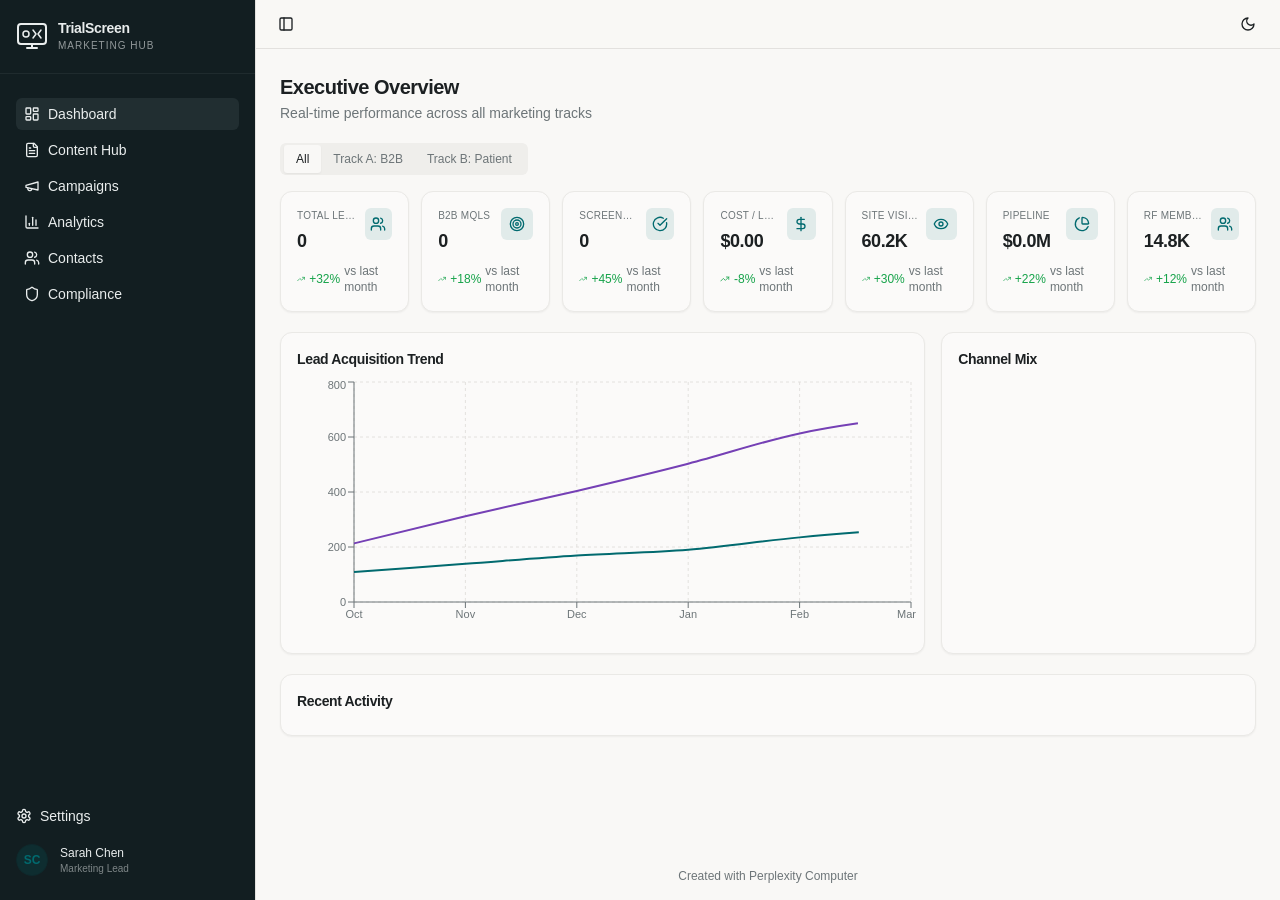
==== commit a5277504: "Fix CRM data loading on GitHub Pages" ====
--- a/index.html
+++ b/index.html
@@ -23,8 +23,8 @@
     <link rel="preconnect" href="https://fonts.googleapis.com">
     <link rel="preconnect" href="https://fonts.gstatic.com" crossorigin>
     <link href="https://fonts.googleapis.com/css2?family=JetBrains+Mono:wght@400;500&display=swap" rel="stylesheet">
-    <script type="module" crossorigin src="./assets/index-VMJmwpxK.js"></script>
-    <link rel="stylesheet" crossorigin href="./assets/index-BG3U9UjP.css">
+    <script type="module" crossorigin src="./assets/index-jpBl-ziK.js"></script>
+    <link rel="stylesheet" crossorigin href="./assets/index-CrMt2i2U.css">
   </head>
   <body>
     <div id="root"></div>
--- a/assets/index-CrMt2i2U.css
+++ b/assets/index-CrMt2i2U.css
@@ -0,0 +1 @@
+*,:before,:after{--tw-border-spacing-x: 0;--tw-border-spacing-y: 0;--tw-translate-x: 0;--tw-translate-y: 0;--tw-rotate: 0;--tw-skew-x: 0;--tw-skew-y: 0;--tw-scale-x: 1;--tw-scale-y: 1;--tw-pan-x: ;--tw-pan-y: ;--tw-pinch-zoom: ;--tw-scroll-snap-strictness: proximity;--tw-gradient-from-position: ;--tw-gradient-via-position: ;--tw-gradient-to-position: ;--tw-ordinal: ;--tw-slashed-zero: ;--tw-numeric-figure: ;--tw-numeric-spacing: ;--tw-numeric-fraction: ;--tw-ring-inset: ;--tw-ring-offset-width: 0px;--tw-ring-offset-color: #fff;--tw-ring-color: rgb(59 130 246 / .5);--tw-ring-offset-shadow: 0 0 #0000;--tw-ring-shadow: 0 0 #0000;--tw-shadow: 0 0 #0000;--tw-shadow-colored: 0 0 #0000;--tw-blur: ;--tw-brightness: ;--tw-contrast: ;--tw-grayscale: ;--tw-hue-rotate: ;--tw-invert: ;--tw-saturate: ;--tw-sepia: ;--tw-drop-shadow: ;--tw-backdrop-blur: ;--tw-backdrop-brightness: ;--tw-backdrop-contrast: ;--tw-backdrop-grayscale: ;--tw-backdrop-hue-rotate: ;--tw-backdrop-invert: ;--tw-backdrop-opacity: ;--tw-backdrop-saturate: ;--tw-backdrop-sepia: ;--tw-contain-size: ;--tw-contain-layout: ;--tw-contain-paint: ;--tw-contain-style: }::backdrop{--tw-border-spacing-x: 0;--tw-border-spacing-y: 0;--tw-translate-x: 0;--tw-translate-y: 0;--tw-rotate: 0;--tw-skew-x: 0;--tw-skew-y: 0;--tw-scale-x: 1;--tw-scale-y: 1;--tw-pan-x: ;--tw-pan-y: ;--tw-pinch-zoom: ;--tw-scroll-snap-strictness: proximity;--tw-gradient-from-position: ;--tw-gradient-via-position: ;--tw-gradient-to-position: ;--tw-ordinal: ;--tw-slashed-zero: ;--tw-numeric-figure: ;--tw-numeric-spacing: ;--tw-numeric-fraction: ;--tw-ring-inset: ;--tw-ring-offset-width: 0px;--tw-ring-offset-color: #fff;--tw-ring-color: rgb(59 130 246 / .5);--tw-ring-offset-shadow: 0 0 #0000;--tw-ring-shadow: 0 0 #0000;--tw-shadow: 0 0 #0000;--tw-shadow-colored: 0 0 #0000;--tw-blur: ;--tw-brightness: ;--tw-contrast: ;--tw-grayscale: ;--tw-hue-rotate: ;--tw-invert: ;--tw-saturate: ;--tw-sepia: ;--tw-drop-shadow: ;--tw-backdrop-blur: ;--tw-backdrop-brightness: ;--tw-backdrop-contrast: ;--tw-backdrop-grayscale: ;--tw-backdrop-hue-rotate: ;--tw-backdrop-invert: ;--tw-backdrop-opacity: ;--tw-backdrop-saturate: ;--tw-backdrop-sepia: ;--tw-contain-size: ;--tw-contain-layout: ;--tw-contain-paint: ;--tw-contain-style: }*,:before,:after{box-sizing:border-box;border-width:0;border-style:solid;border-color:#e5e7eb}:before,:after{--tw-content: ""}html,:host{line-height:1.5;-webkit-text-size-adjust:100%;-moz-tab-size:4;-o-tab-size:4;tab-size:4;font-family:var(--font-sans);font-feature-settings:normal;font-variation-settings:normal;-webkit-tap-highlight-color:transparent}body{margin:0;line-height:inherit}hr{height:0;color:inherit;border-top-width:1px}abbr:where([title]){-webkit-text-decoration:underline dotted;text-decoration:underline dotted}h1,h2,h3,h4,h5,h6{font-size:inherit;font-weight:inherit}a{color:inherit;text-decoration:inherit}b,strong{font-weight:bolder}code,kbd,samp,pre{font-family:var(--font-mono);font-feature-settings:normal;font-variation-settings:normal;font-size:1em}small{font-size:80%}sub,sup{font-size:75%;line-height:0;position:relative;vertical-align:baseline}sub{bottom:-.25em}sup{top:-.5em}table{text-indent:0;border-color:inherit;border-collapse:collapse}button,input,optgroup,select,textarea{font-family:inherit;font-feature-settings:inherit;font-variation-settings:inherit;font-size:100%;font-weight:inherit;line-height:inherit;letter-spacing:inherit;color:inherit;margin:0;padding:0}button,select{text-transform:none}button,input:where([type=button]),input:where([type=reset]),input:where([type=submit]){-webkit-appearance:button;background-color:transparent;background-image:none}:-moz-focusring{outline:auto}:-moz-ui-invalid{box-shadow:none}progress{vertical-align:baseline}::-webkit-inner-spin-button,::-webkit-outer-spin-button{height:auto}[type=search]{-webkit-appearance:textfield;outline-offset:-2px}::-webkit-search-decoration{-webkit-appearance:none}::-webkit-file-upload-button{-webkit-appearance:button;font:inherit}summary{display:list-item}blockquote,dl,dd,h1,h2,h3,h4,h5,h6,hr,figure,p,pre{margin:0}fieldset{margin:0;padding:0}legend{padding:0}ol,ul,menu{list-style:none;margin:0;padding:0}dialog{padding:0}textarea{resize:vertical}input::-moz-placeholder,textarea::-moz-placeholder{opacity:1;color:#9ca3af}input::placeholder,textarea::placeholder{opacity:1;color:#9ca3af}button,[role=button]{cursor:pointer}:disabled{cursor:default}img,svg,video,canvas,audio,iframe,embed,object{display:block;vertical-align:middle}img,video{max-width:100%;height:auto}[hidden]:where(:not([hidden=until-found])){display:none}*{--tw-border-opacity: 1;border-color:hsl(var(--border) / var(--tw-border-opacity, 1))}body{--tw-bg-opacity: 1;background-color:hsl(var(--background) / var(--tw-bg-opacity, 1));font-family:var(--font-sans);--tw-text-opacity: 1;color:hsl(var(--foreground) / var(--tw-text-opacity, 1));-webkit-font-smoothing:antialiased;-moz-osx-font-smoothing:grayscale}.sr-only{position:absolute;width:1px;height:1px;padding:0;margin:-1px;overflow:hidden;clip:rect(0,0,0,0);white-space:nowrap;border-width:0}.pointer-events-none{pointer-events:none}.pointer-events-auto{pointer-events:auto}.visible{visibility:visible}.invisible{visibility:hidden}.static{position:static}.fixed{position:fixed}.absolute{position:absolute}.relative{position:relative}.sticky{position:sticky}.inset-0{inset:0}.inset-x-0{left:0;right:0}.inset-y-0{top:0;bottom:0}.-bottom-12{bottom:-3rem}.-left-12{left:-3rem}.-right-12{right:-3rem}.-top-12{top:-3rem}.bottom-0{bottom:0}.left-0{left:0}.left-1{left:.25rem}.left-1\/2{left:50%}.left-2{left:.5rem}.left-2\.5{left:.625rem}.left-\[50\%\]{left:50%}.right-0{right:0}.right-1{right:.25rem}.right-2{right:.5rem}.right-3{right:.75rem}.right-4{right:1rem}.top-0{top:0}.top-1\.5{top:.375rem}.top-1\/2{top:50%}.top-2{top:.5rem}.top-3\.5{top:.875rem}.top-4{top:1rem}.top-\[1px\]{top:1px}.top-\[50\%\]{top:50%}.top-\[60\%\]{top:60%}.top-full{top:100%}.z-10{z-index:10}.z-20{z-index:20}.z-50{z-index:50}.z-\[100\]{z-index:100}.z-\[1\]{z-index:1}.-mx-1{margin-left:-.25rem;margin-right:-.25rem}.mx-2{margin-left:.5rem;margin-right:.5rem}.mx-3\.5{margin-left:.875rem;margin-right:.875rem}.mx-4{margin-left:1rem;margin-right:1rem}.mx-auto{margin-left:auto;margin-right:auto}.my-0\.5{margin-top:.125rem;margin-bottom:.125rem}.my-1{margin-top:.25rem;margin-bottom:.25rem}.-ml-4{margin-left:-1rem}.-mt-4{margin-top:-1rem}.mb-1{margin-bottom:.25rem}.mb-2{margin-bottom:.5rem}.mb-3{margin-bottom:.75rem}.mb-4{margin-bottom:1rem}.ml-1{margin-left:.25rem}.ml-auto{margin-left:auto}.mr-1{margin-right:.25rem}.mr-2{margin-right:.5rem}.mt-0\.5{margin-top:.125rem}.mt-1{margin-top:.25rem}.mt-1\.5{margin-top:.375rem}.mt-2{margin-top:.5rem}.mt-24{margin-top:6rem}.mt-3{margin-top:.75rem}.mt-4{margin-top:1rem}.mt-auto{margin-top:auto}.line-clamp-2{overflow:hidden;display:-webkit-box;-webkit-box-orient:vertical;-webkit-line-clamp:2}.block{display:block}.flex{display:flex}.inline-flex{display:inline-flex}.table{display:table}.grid{display:grid}.hidden{display:none}.aspect-square{aspect-ratio:1 / 1}.aspect-video{aspect-ratio:16 / 9}.size-4{width:1rem;height:1rem}.h-1\.5{height:.375rem}.h-10{height:2.5rem}.h-11{height:2.75rem}.h-12{height:3rem}.h-14{height:3.5rem}.h-2{height:.5rem}.h-2\.5{height:.625rem}.h-24{height:6rem}.h-3{height:.75rem}.h-3\.5{height:.875rem}.h-4{height:1rem}.h-48{height:12rem}.h-5{height:1.25rem}.h-6{height:1.5rem}.h-64{height:16rem}.h-7{height:1.75rem}.h-72{height:18rem}.h-8{height:2rem}.h-9{height:2.25rem}.h-96{height:24rem}.h-\[1px\]{height:1px}.h-\[var\(--radix-navigation-menu-viewport-height\)\]{height:var(--radix-navigation-menu-viewport-height)}.h-\[var\(--radix-select-trigger-height\)\]{height:var(--radix-select-trigger-height)}.h-auto{height:auto}.h-full{height:100%}.h-px{height:1px}.h-screen{height:100vh}.h-svh{height:100svh}.max-h-\[--radix-context-menu-content-available-height\]{max-height:var(--radix-context-menu-content-available-height)}.max-h-\[--radix-select-content-available-height\]{max-height:var(--radix-select-content-available-height)}.max-h-\[300px\]{max-height:300px}.max-h-\[90vh\]{max-height:90vh}.max-h-\[var\(--radix-dropdown-menu-content-available-height\)\]{max-height:var(--radix-dropdown-menu-content-available-height)}.max-h-screen{max-height:100vh}.min-h-0{min-height:0px}.min-h-10{min-height:2.5rem}.min-h-8{min-height:2rem}.min-h-9{min-height:2.25rem}.min-h-\[600px\]{min-height:600px}.min-h-\[60px\]{min-height:60px}.min-h-\[80px\]{min-height:80px}.min-h-screen{min-height:100vh}.min-h-svh{min-height:100svh}.w-0{width:0px}.w-1{width:.25rem}.w-1\.5{width:.375rem}.w-10{width:2.5rem}.w-11{width:2.75rem}.w-16{width:4rem}.w-2{width:.5rem}.w-2\.5{width:.625rem}.w-20{width:5rem}.w-3{width:.75rem}.w-3\.5{width:.875rem}.w-3\/4{width:75%}.w-4{width:1rem}.w-48{width:12rem}.w-5{width:1.25rem}.w-6{width:1.5rem}.w-64{width:16rem}.w-7{width:1.75rem}.w-72{width:18rem}.w-8{width:2rem}.w-9{width:2.25rem}.w-\[100px\]{width:100px}.w-\[110px\]{width:110px}.w-\[130px\]{width:130px}.w-\[150px\]{width:150px}.w-\[1px\]{width:1px}.w-\[200px\]{width:200px}.w-\[60px\]{width:60px}.w-\[var\(--sidebar-width\)\]{width:var(--sidebar-width)}.w-auto{width:auto}.w-full{width:100%}.w-max{width:-moz-max-content;width:max-content}.w-px{width:1px}.min-w-0{min-width:0px}.min-w-10{min-width:2.5rem}.min-w-11{min-width:2.75rem}.min-w-5{min-width:1.25rem}.min-w-9{min-width:2.25rem}.min-w-\[12rem\]{min-width:12rem}.min-w-\[200px\]{min-width:200px}.min-w-\[8rem\]{min-width:8rem}.min-w-\[var\(--radix-select-trigger-width\)\]{min-width:var(--radix-select-trigger-width)}.max-w-\[1600px\]{max-width:1600px}.max-w-\[160px\]{max-width:160px}.max-w-\[200px\]{max-width:200px}.max-w-\[220px\]{max-width:220px}.max-w-\[250px\]{max-width:250px}.max-w-\[300px\]{max-width:300px}.max-w-\[var\(--skeleton-width\)\]{max-width:var(--skeleton-width)}.max-w-lg{max-width:32rem}.max-w-max{max-width:-moz-max-content;max-width:max-content}.max-w-md{max-width:28rem}.max-w-sm{max-width:24rem}.flex-1{flex:1 1 0%}.shrink-0{flex-shrink:0}.grow{flex-grow:1}.grow-0{flex-grow:0}.basis-full{flex-basis:100%}.caption-bottom{caption-side:bottom}.border-collapse{border-collapse:collapse}.origin-\[--radix-context-menu-content-transform-origin\]{transform-origin:var(--radix-context-menu-content-transform-origin)}.origin-\[--radix-dropdown-menu-content-transform-origin\]{transform-origin:var(--radix-dropdown-menu-content-transform-origin)}.origin-\[--radix-hover-card-content-transform-origin\]{transform-origin:var(--radix-hover-card-content-transform-origin)}.origin-\[--radix-menubar-content-transform-origin\]{transform-origin:var(--radix-menubar-content-transform-origin)}.origin-\[--radix-popover-content-transform-origin\]{transform-origin:var(--radix-popover-content-transform-origin)}.origin-\[--radix-select-content-transform-origin\]{transform-origin:var(--radix-select-content-transform-origin)}.origin-\[--radix-tooltip-content-transform-origin\]{transform-origin:var(--radix-tooltip-content-transform-origin)}.-translate-x-1\/2{--tw-translate-x: -50%;transform:translate(var(--tw-translate-x),var(--tw-translate-y)) rotate(var(--tw-rotate)) skew(var(--tw-skew-x)) skewY(var(--tw-skew-y)) scaleX(var(--tw-scale-x)) scaleY(var(--tw-scale-y))}.-translate-x-px{--tw-translate-x: -1px;transform:translate(var(--tw-translate-x),var(--tw-translate-y)) rotate(var(--tw-rotate)) skew(var(--tw-skew-x)) skewY(var(--tw-skew-y)) scaleX(var(--tw-scale-x)) scaleY(var(--tw-scale-y))}.-translate-y-1\/2{--tw-translate-y: -50%;transform:translate(var(--tw-translate-x),var(--tw-translate-y)) rotate(var(--tw-rotate)) skew(var(--tw-skew-x)) skewY(var(--tw-skew-y)) scaleX(var(--tw-scale-x)) scaleY(var(--tw-scale-y))}.translate-x-\[-50\%\]{--tw-translate-x: -50%;transform:translate(var(--tw-translate-x),var(--tw-translate-y)) rotate(var(--tw-rotate)) skew(var(--tw-skew-x)) skewY(var(--tw-skew-y)) scaleX(var(--tw-scale-x)) scaleY(var(--tw-scale-y))}.translate-x-px{--tw-translate-x: 1px;transform:translate(var(--tw-translate-x),var(--tw-translate-y)) rotate(var(--tw-rotate)) skew(var(--tw-skew-x)) skewY(var(--tw-skew-y)) scaleX(var(--tw-scale-x)) scaleY(var(--tw-scale-y))}.translate-y-\[-50\%\]{--tw-translate-y: -50%;transform:translate(var(--tw-translate-x),var(--tw-translate-y)) rotate(var(--tw-rotate)) skew(var(--tw-skew-x)) skewY(var(--tw-skew-y)) scaleX(var(--tw-scale-x)) scaleY(var(--tw-scale-y))}.rotate-45{--tw-rotate: 45deg;transform:translate(var(--tw-translate-x),var(--tw-translate-y)) rotate(var(--tw-rotate)) skew(var(--tw-skew-x)) skewY(var(--tw-skew-y)) scaleX(var(--tw-scale-x)) scaleY(var(--tw-scale-y))}.rotate-90{--tw-rotate: 90deg;transform:translate(var(--tw-translate-x),var(--tw-translate-y)) rotate(var(--tw-rotate)) skew(var(--tw-skew-x)) skewY(var(--tw-skew-y)) scaleX(var(--tw-scale-x)) scaleY(var(--tw-scale-y))}.transform{transform:translate(var(--tw-translate-x),var(--tw-translate-y)) rotate(var(--tw-rotate)) skew(var(--tw-skew-x)) skewY(var(--tw-skew-y)) scaleX(var(--tw-scale-x)) scaleY(var(--tw-scale-y))}@keyframes pulse{50%{opacity:.5}}.animate-pulse{animation:pulse 2s cubic-bezier(.4,0,.6,1) infinite}.cursor-default{cursor:default}.cursor-pointer{cursor:pointer}.touch-none{touch-action:none}.select-none{-webkit-user-select:none;-moz-user-select:none;user-select:none}.list-none{list-style-type:none}.grid-cols-1{grid-template-columns:repeat(1,minmax(0,1fr))}.grid-cols-2{grid-template-columns:repeat(2,minmax(0,1fr))}.grid-cols-5{grid-template-columns:repeat(5,minmax(0,1fr))}.flex-row{flex-direction:row}.flex-col{flex-direction:column}.flex-col-reverse{flex-direction:column-reverse}.flex-wrap{flex-wrap:wrap}.items-start{align-items:flex-start}.items-end{align-items:flex-end}.items-center{align-items:center}.items-stretch{align-items:stretch}.justify-center{justify-content:center}.justify-between{justify-content:space-between}.gap-0\.5{gap:.125rem}.gap-1{gap:.25rem}.gap-1\.5{gap:.375rem}.gap-2{gap:.5rem}.gap-2\.5{gap:.625rem}.gap-3{gap:.75rem}.gap-4{gap:1rem}.gap-x-3{-moz-column-gap:.75rem;column-gap:.75rem}.gap-y-0\.5{row-gap:.125rem}.space-x-1>:not([hidden])~:not([hidden]){--tw-space-x-reverse: 0;margin-right:calc(.25rem * var(--tw-space-x-reverse));margin-left:calc(.25rem * calc(1 - var(--tw-space-x-reverse)))}.space-x-4>:not([hidden])~:not([hidden]){--tw-space-x-reverse: 0;margin-right:calc(1rem * var(--tw-space-x-reverse));margin-left:calc(1rem * calc(1 - var(--tw-space-x-reverse)))}.space-y-0>:not([hidden])~:not([hidden]){--tw-space-y-reverse: 0;margin-top:calc(0px * calc(1 - var(--tw-space-y-reverse)));margin-bottom:calc(0px * var(--tw-space-y-reverse))}.space-y-0\.5>:not([hidden])~:not([hidden]){--tw-space-y-reverse: 0;margin-top:calc(.125rem * calc(1 - var(--tw-space-y-reverse)));margin-bottom:calc(.125rem * var(--tw-space-y-reverse))}.space-y-1>:not([hidden])~:not([hidden]){--tw-space-y-reverse: 0;margin-top:calc(.25rem * calc(1 - var(--tw-space-y-reverse)));margin-bottom:calc(.25rem * var(--tw-space-y-reverse))}.space-y-1\.5>:not([hidden])~:not([hidden]){--tw-space-y-reverse: 0;margin-top:calc(.375rem * calc(1 - var(--tw-space-y-reverse)));margin-bottom:calc(.375rem * var(--tw-space-y-reverse))}.space-y-2>:not([hidden])~:not([hidden]){--tw-space-y-reverse: 0;margin-top:calc(.5rem * calc(1 - var(--tw-space-y-reverse)));margin-bottom:calc(.5rem * var(--tw-space-y-reverse))}.space-y-3>:not([hidden])~:not([hidden]){--tw-space-y-reverse: 0;margin-top:calc(.75rem * calc(1 - var(--tw-space-y-reverse)));margin-bottom:calc(.75rem * var(--tw-space-y-reverse))}.space-y-4>:not([hidden])~:not([hidden]){--tw-space-y-reverse: 0;margin-top:calc(1rem * calc(1 - var(--tw-space-y-reverse)));margin-bottom:calc(1rem * var(--tw-space-y-reverse))}.space-y-5>:not([hidden])~:not([hidden]){--tw-space-y-reverse: 0;margin-top:calc(1.25rem * calc(1 - var(--tw-space-y-reverse)));margin-bottom:calc(1.25rem * var(--tw-space-y-reverse))}.space-y-6>:not([hidden])~:not([hidden]){--tw-space-y-reverse: 0;margin-top:calc(1.5rem * calc(1 - var(--tw-space-y-reverse)));margin-bottom:calc(1.5rem * var(--tw-space-y-reverse))}.overflow-auto{overflow:auto}.overflow-hidden{overflow:hidden}.overflow-x-auto{overflow-x:auto}.overflow-y-auto{overflow-y:auto}.overflow-x-hidden{overflow-x:hidden}.truncate{overflow:hidden;text-overflow:ellipsis;white-space:nowrap}.whitespace-nowrap{white-space:nowrap}.break-words{overflow-wrap:break-word}.rounded{border-radius:.25rem}.rounded-\[2px\]{border-radius:2px}.rounded-\[inherit\]{border-radius:inherit}.rounded-full{border-radius:9999px}.rounded-lg{border-radius:.5625rem}.rounded-md{border-radius:.375rem}.rounded-sm{border-radius:.1875rem}.rounded-xl{border-radius:.75rem}.rounded-t-\[10px\]{border-top-left-radius:10px;border-top-right-radius:10px}.rounded-tl-sm{border-top-left-radius:.1875rem}.border{border-width:1px}.border-2{border-width:2px}.border-\[1\.5px\]{border-width:1.5px}.border-y{border-top-width:1px;border-bottom-width:1px}.border-b{border-bottom-width:1px}.border-l{border-left-width:1px}.border-r{border-right-width:1px}.border-t{border-top-width:1px}.border-dashed{border-style:dashed}.border-\[--color-border\]{border-color:var(--color-border)}.border-blue-300{--tw-border-opacity: 1;border-color:rgb(147 197 253 / var(--tw-border-opacity, 1))}.border-border\/50{border-color:hsl(var(--border) / .5)}.border-card-border{--tw-border-opacity: 1;border-color:hsl(var(--card-border) / var(--tw-border-opacity, 1))}.border-destructive{--tw-border-opacity: 1;border-color:hsl(var(--destructive) / var(--tw-border-opacity, 1))}.border-destructive-border{border-color:var(--destructive-border)}.border-destructive\/50{border-color:hsl(var(--destructive) / .5)}.border-input{--tw-border-opacity: 1;border-color:hsl(var(--input) / var(--tw-border-opacity, 1))}.border-primary{--tw-border-opacity: 1;border-color:hsl(var(--primary) / var(--tw-border-opacity, 1))}.border-primary-border{border-color:var(--primary-border)}.border-red-300{--tw-border-opacity: 1;border-color:rgb(252 165 165 / var(--tw-border-opacity, 1))}.border-secondary-border{border-color:var(--secondary-border)}.border-sidebar-border{--tw-border-opacity: 1;border-color:hsl(var(--sidebar-border) / var(--tw-border-opacity, 1))}.border-transparent{border-color:transparent}.border-yellow-300{--tw-border-opacity: 1;border-color:rgb(253 224 71 / var(--tw-border-opacity, 1))}.border-l-transparent{border-left-color:transparent}.border-t-transparent{border-top-color:transparent}.bg-\[\#01696F\]{--tw-bg-opacity: 1;background-color:rgb(1 105 111 / var(--tw-bg-opacity, 1))}.bg-\[\#2563EB\]{--tw-bg-opacity: 1;background-color:rgb(37 99 235 / var(--tw-bg-opacity, 1))}.bg-\[\#475569\]{--tw-bg-opacity: 1;background-color:rgb(71 85 105 / var(--tw-bg-opacity, 1))}.bg-\[\#6A3FB5\]{--tw-bg-opacity: 1;background-color:rgb(106 63 181 / var(--tw-bg-opacity, 1))}.bg-\[\#D97706\]{--tw-bg-opacity: 1;background-color:rgb(217 119 6 / var(--tw-bg-opacity, 1))}.bg-\[\#DB2777\]{--tw-bg-opacity: 1;background-color:rgb(219 39 119 / var(--tw-bg-opacity, 1))}.bg-\[\#DC2626\]{--tw-bg-opacity: 1;background-color:rgb(220 38 38 / var(--tw-bg-opacity, 1))}.bg-\[--color-bg\]{background-color:var(--color-bg)}.bg-accent{--tw-bg-opacity: 1;background-color:hsl(var(--accent) / var(--tw-bg-opacity, 1))}.bg-amber-100{--tw-bg-opacity: 1;background-color:rgb(254 243 199 / var(--tw-bg-opacity, 1))}.bg-amber-50{--tw-bg-opacity: 1;background-color:rgb(255 251 235 / var(--tw-bg-opacity, 1))}.bg-amber-500{--tw-bg-opacity: 1;background-color:rgb(245 158 11 / var(--tw-bg-opacity, 1))}.bg-background{--tw-bg-opacity: 1;background-color:hsl(var(--background) / var(--tw-bg-opacity, 1))}.bg-background\/80{background-color:hsl(var(--background) / .8)}.bg-black\/80{background-color:#000c}.bg-blue-100{--tw-bg-opacity: 1;background-color:rgb(219 234 254 / var(--tw-bg-opacity, 1))}.bg-blue-50{--tw-bg-opacity: 1;background-color:rgb(239 246 255 / var(--tw-bg-opacity, 1))}.bg-blue-500{--tw-bg-opacity: 1;background-color:rgb(59 130 246 / var(--tw-bg-opacity, 1))}.bg-border{--tw-bg-opacity: 1;background-color:hsl(var(--border) / var(--tw-bg-opacity, 1))}.bg-card{--tw-bg-opacity: 1;background-color:hsl(var(--card) / var(--tw-bg-opacity, 1))}.bg-destructive{--tw-bg-opacity: 1;background-color:hsl(var(--destructive) / var(--tw-bg-opacity, 1))}.bg-emerald-50{--tw-bg-opacity: 1;background-color:rgb(236 253 245 / var(--tw-bg-opacity, 1))}.bg-foreground{--tw-bg-opacity: 1;background-color:hsl(var(--foreground) / var(--tw-bg-opacity, 1))}.bg-gray-100{--tw-bg-opacity: 1;background-color:rgb(243 244 246 / var(--tw-bg-opacity, 1))}.bg-gray-400{--tw-bg-opacity: 1;background-color:rgb(156 163 175 / var(--tw-bg-opacity, 1))}.bg-gray-50{--tw-bg-opacity: 1;background-color:rgb(249 250 251 / var(--tw-bg-opacity, 1))}.bg-gray-500{--tw-bg-opacity: 1;background-color:rgb(107 114 128 / var(--tw-bg-opacity, 1))}.bg-green-100{--tw-bg-opacity: 1;background-color:rgb(220 252 231 / var(--tw-bg-opacity, 1))}.bg-green-50{--tw-bg-opacity: 1;background-color:rgb(240 253 244 / var(--tw-bg-opacity, 1))}.bg-green-500{--tw-bg-opacity: 1;background-color:rgb(34 197 94 / var(--tw-bg-opacity, 1))}.bg-green-600{--tw-bg-opacity: 1;background-color:rgb(22 163 74 / var(--tw-bg-opacity, 1))}.bg-indigo-50{--tw-bg-opacity: 1;background-color:rgb(238 242 255 / var(--tw-bg-opacity, 1))}.bg-muted{--tw-bg-opacity: 1;background-color:hsl(var(--muted) / var(--tw-bg-opacity, 1))}.bg-muted\/30{background-color:hsl(var(--muted) / .3)}.bg-muted\/40{background-color:hsl(var(--muted) / .4)}.bg-muted\/50{background-color:hsl(var(--muted) / .5)}.bg-orange-50{--tw-bg-opacity: 1;background-color:rgb(255 247 237 / var(--tw-bg-opacity, 1))}.bg-pink-50{--tw-bg-opacity: 1;background-color:rgb(253 242 248 / var(--tw-bg-opacity, 1))}.bg-popover{--tw-bg-opacity: 1;background-color:hsl(var(--popover) / var(--tw-bg-opacity, 1))}.bg-primary{--tw-bg-opacity: 1;background-color:hsl(var(--primary) / var(--tw-bg-opacity, 1))}.bg-primary\/10{background-color:hsl(var(--primary) / .1)}.bg-primary\/15{background-color:hsl(var(--primary) / .15)}.bg-primary\/20{background-color:hsl(var(--primary) / .2)}.bg-purple-50{--tw-bg-opacity: 1;background-color:rgb(250 245 255 / var(--tw-bg-opacity, 1))}.bg-purple-500{--tw-bg-opacity: 1;background-color:rgb(168 85 247 / var(--tw-bg-opacity, 1))}.bg-red-100{--tw-bg-opacity: 1;background-color:rgb(254 226 226 / var(--tw-bg-opacity, 1))}.bg-red-50{--tw-bg-opacity: 1;background-color:rgb(254 242 242 / var(--tw-bg-opacity, 1))}.bg-secondary{--tw-bg-opacity: 1;background-color:hsl(var(--secondary) / var(--tw-bg-opacity, 1))}.bg-secondary\/15{background-color:hsl(var(--secondary) / .15)}.bg-sidebar{--tw-bg-opacity: 1;background-color:hsl(var(--sidebar) / var(--tw-bg-opacity, 1))}.bg-sidebar-border{--tw-bg-opacity: 1;background-color:hsl(var(--sidebar-border) / var(--tw-bg-opacity, 1))}.bg-slate-50{--tw-bg-opacity: 1;background-color:rgb(248 250 252 / var(--tw-bg-opacity, 1))}.bg-teal-100{--tw-bg-opacity: 1;background-color:rgb(204 251 241 / var(--tw-bg-opacity, 1))}.bg-teal-50{--tw-bg-opacity: 1;background-color:rgb(240 253 250 / var(--tw-bg-opacity, 1))}.bg-teal-500{--tw-bg-opacity: 1;background-color:rgb(20 184 166 / var(--tw-bg-opacity, 1))}.bg-transparent{background-color:transparent}.bg-violet-50{--tw-bg-opacity: 1;background-color:rgb(245 243 255 / var(--tw-bg-opacity, 1))}.bg-yellow-100{--tw-bg-opacity: 1;background-color:rgb(254 249 195 / var(--tw-bg-opacity, 1))}.bg-yellow-50{--tw-bg-opacity: 1;background-color:rgb(254 252 232 / var(--tw-bg-opacity, 1))}.fill-current{fill:currentColor}.p-0{padding:0}.p-0\.5{padding:.125rem}.p-1{padding:.25rem}.p-2{padding:.5rem}.p-2\.5{padding:.625rem}.p-3{padding:.75rem}.p-4{padding:1rem}.p-6{padding:1.5rem}.p-\[1px\]{padding:1px}.px-0{padding-left:0;padding-right:0}.px-1{padding-left:.25rem;padding-right:.25rem}.px-1\.5{padding-left:.375rem;padding-right:.375rem}.px-2{padding-left:.5rem;padding-right:.5rem}.px-2\.5{padding-left:.625rem;padding-right:.625rem}.px-3{padding-left:.75rem;padding-right:.75rem}.px-4{padding-left:1rem;padding-right:1rem}.px-5{padding-left:1.25rem;padding-right:1.25rem}.px-8{padding-left:2rem;padding-right:2rem}.py-0\.5{padding-top:.125rem;padding-bottom:.125rem}.py-1{padding-top:.25rem;padding-bottom:.25rem}.py-1\.5{padding-top:.375rem;padding-bottom:.375rem}.py-12{padding-top:3rem;padding-bottom:3rem}.py-2{padding-top:.5rem;padding-bottom:.5rem}.py-3{padding-top:.75rem;padding-bottom:.75rem}.py-4{padding-top:1rem;padding-bottom:1rem}.py-5{padding-top:1.25rem;padding-bottom:1.25rem}.py-6{padding-top:1.5rem;padding-bottom:1.5rem}.py-8{padding-top:2rem;padding-bottom:2rem}.pb-0{padding-bottom:0}.pb-2{padding-bottom:.5rem}.pb-3{padding-bottom:.75rem}.pb-4{padding-bottom:1rem}.pl-2\.5{padding-left:.625rem}.pl-4{padding-left:1rem}.pl-8{padding-left:2rem}.pr-2{padding-right:.5rem}.pr-2\.5{padding-right:.625rem}.pr-8{padding-right:2rem}.pt-0{padding-top:0}.pt-1{padding-top:.25rem}.pt-3{padding-top:.75rem}.pt-4{padding-top:1rem}.pt-6{padding-top:1.5rem}.text-left{text-align:left}.text-center{text-align:center}.text-right{text-align:right}.align-middle{vertical-align:middle}.font-display{font-family:var(--font-display)}.font-mono{font-family:var(--font-mono)}.text-2xl{font-size:1.5rem;line-height:2rem}.text-\[0\.8rem\]{font-size:.8rem}.text-\[10px\]{font-size:10px}.text-\[11px\]{font-size:11px}.text-\[9px\]{font-size:9px}.text-base{font-size:1rem;line-height:1.5rem}.text-lg{font-size:1.125rem;line-height:1.75rem}.text-sm{font-size:.875rem;line-height:1.25rem}.text-xl{font-size:1.25rem;line-height:1.75rem}.text-xs{font-size:.75rem;line-height:1rem}.font-bold{font-weight:700}.font-medium{font-weight:500}.font-normal{font-weight:400}.font-semibold{font-weight:600}.uppercase{text-transform:uppercase}.capitalize{text-transform:capitalize}.tabular-nums{--tw-numeric-spacing: tabular-nums;font-variant-numeric:var(--tw-ordinal) var(--tw-slashed-zero) var(--tw-numeric-figure) var(--tw-numeric-spacing) var(--tw-numeric-fraction)}.leading-none{line-height:1}.leading-relaxed{line-height:1.625}.leading-tight{line-height:1.25}.tracking-tight{letter-spacing:-.025em}.tracking-wide{letter-spacing:.025em}.tracking-wider{letter-spacing:.05em}.tracking-widest{letter-spacing:.1em}.text-accent-foreground{--tw-text-opacity: 1;color:hsl(var(--accent-foreground) / var(--tw-text-opacity, 1))}.text-amber-700{--tw-text-opacity: 1;color:rgb(180 83 9 / var(--tw-text-opacity, 1))}.text-amber-800{--tw-text-opacity: 1;color:rgb(146 64 14 / var(--tw-text-opacity, 1))}.text-blue-600{--tw-text-opacity: 1;color:rgb(37 99 235 / var(--tw-text-opacity, 1))}.text-blue-700{--tw-text-opacity: 1;color:rgb(29 78 216 / var(--tw-text-opacity, 1))}.text-card-foreground{--tw-text-opacity: 1;color:hsl(var(--card-foreground) / var(--tw-text-opacity, 1))}.text-current{color:currentColor}.text-destructive{--tw-text-opacity: 1;color:hsl(var(--destructive) / var(--tw-text-opacity, 1))}.text-destructive-foreground{--tw-text-opacity: 1;color:hsl(var(--destructive-foreground) / var(--tw-text-opacity, 1))}.text-emerald-700{--tw-text-opacity: 1;color:rgb(4 120 87 / var(--tw-text-opacity, 1))}.text-foreground{--tw-text-opacity: 1;color:hsl(var(--foreground) / var(--tw-text-opacity, 1))}.text-foreground\/50{color:hsl(var(--foreground) / .5)}.text-gray-600{--tw-text-opacity: 1;color:rgb(75 85 99 / var(--tw-text-opacity, 1))}.text-gray-700{--tw-text-opacity: 1;color:rgb(55 65 81 / var(--tw-text-opacity, 1))}.text-gray-900{--tw-text-opacity: 1;color:rgb(17 24 39 / var(--tw-text-opacity, 1))}.text-green-600{--tw-text-opacity: 1;color:rgb(22 163 74 / var(--tw-text-opacity, 1))}.text-green-700{--tw-text-opacity: 1;color:rgb(21 128 61 / var(--tw-text-opacity, 1))}.text-indigo-700{--tw-text-opacity: 1;color:rgb(67 56 202 / var(--tw-text-opacity, 1))}.text-muted-foreground{--tw-text-opacity: 1;color:hsl(var(--muted-foreground) / var(--tw-text-opacity, 1))}.text-muted-foreground\/30{color:hsl(var(--muted-foreground) / .3)}.text-muted-foreground\/60{color:hsl(var(--muted-foreground) / .6)}.text-orange-700{--tw-text-opacity: 1;color:rgb(194 65 12 / var(--tw-text-opacity, 1))}.text-pink-700{--tw-text-opacity: 1;color:rgb(190 24 93 / var(--tw-text-opacity, 1))}.text-popover-foreground{--tw-text-opacity: 1;color:hsl(var(--popover-foreground) / var(--tw-text-opacity, 1))}.text-primary{--tw-text-opacity: 1;color:hsl(var(--primary) / var(--tw-text-opacity, 1))}.text-primary-foreground{--tw-text-opacity: 1;color:hsl(var(--primary-foreground) / var(--tw-text-opacity, 1))}.text-purple-700{--tw-text-opacity: 1;color:rgb(126 34 206 / var(--tw-text-opacity, 1))}.text-red-500{--tw-text-opacity: 1;color:rgb(239 68 68 / var(--tw-text-opacity, 1))}.text-red-600{--tw-text-opacity: 1;color:rgb(220 38 38 / var(--tw-text-opacity, 1))}.text-red-700{--tw-text-opacity: 1;color:rgb(185 28 28 / var(--tw-text-opacity, 1))}.text-secondary{--tw-text-opacity: 1;color:hsl(var(--secondary) / var(--tw-text-opacity, 1))}.text-secondary-foreground{--tw-text-opacity: 1;color:hsl(var(--secondary-foreground) / var(--tw-text-opacity, 1))}.text-sidebar-foreground{--tw-text-opacity: 1;color:hsl(var(--sidebar-foreground) / var(--tw-text-opacity, 1))}.text-sidebar-foreground\/50{color:hsl(var(--sidebar-foreground) / .5)}.text-sidebar-foreground\/60{color:hsl(var(--sidebar-foreground) / .6)}.text-sidebar-foreground\/70{color:hsl(var(--sidebar-foreground) / .7)}.text-slate-700{--tw-text-opacity: 1;color:rgb(51 65 85 / var(--tw-text-opacity, 1))}.text-teal-700{--tw-text-opacity: 1;color:rgb(15 118 110 / var(--tw-text-opacity, 1))}.text-teal-800{--tw-text-opacity: 1;color:rgb(17 94 89 / var(--tw-text-opacity, 1))}.text-violet-700{--tw-text-opacity: 1;color:rgb(109 40 217 / var(--tw-text-opacity, 1))}.text-white{--tw-text-opacity: 1;color:rgb(255 255 255 / var(--tw-text-opacity, 1))}.text-yellow-600{--tw-text-opacity: 1;color:rgb(202 138 4 / var(--tw-text-opacity, 1))}.text-yellow-700{--tw-text-opacity: 1;color:rgb(161 98 7 / var(--tw-text-opacity, 1))}.opacity-0{opacity:0}.opacity-30{opacity:.3}.opacity-50{opacity:.5}.opacity-60{opacity:.6}.opacity-70{opacity:.7}.opacity-90{opacity:.9}.shadow-\[0_0_0_1px_hsl\(var\(--sidebar-border\)\)\]{--tw-shadow: 0 0 0 1px hsl(var(--sidebar-border));--tw-shadow-colored: 0 0 0 1px var(--tw-shadow-color);box-shadow:var(--tw-ring-offset-shadow, 0 0 #0000),var(--tw-ring-shadow, 0 0 #0000),var(--tw-shadow)}.shadow-lg{--tw-shadow: 0 10px 15px -3px rgb(0 0 0 / .1), 0 4px 6px -4px rgb(0 0 0 / .1);--tw-shadow-colored: 0 10px 15px -3px var(--tw-shadow-color), 0 4px 6px -4px var(--tw-shadow-color);box-shadow:var(--tw-ring-offset-shadow, 0 0 #0000),var(--tw-ring-shadow, 0 0 #0000),var(--tw-shadow)}.shadow-md{--tw-shadow: 0 4px 6px -1px rgb(0 0 0 / .1), 0 2px 4px -2px rgb(0 0 0 / .1);--tw-shadow-colored: 0 4px 6px -1px var(--tw-shadow-color), 0 2px 4px -2px var(--tw-shadow-color);box-shadow:var(--tw-ring-offset-shadow, 0 0 #0000),var(--tw-ring-shadow, 0 0 #0000),var(--tw-shadow)}.shadow-none{--tw-shadow: 0 0 #0000;--tw-shadow-colored: 0 0 #0000;box-shadow:var(--tw-ring-offset-shadow, 0 0 #0000),var(--tw-ring-shadow, 0 0 #0000),var(--tw-shadow)}.shadow-sm{--tw-shadow: 0 1px 2px 0 rgb(0 0 0 / .05);--tw-shadow-colored: 0 1px 2px 0 var(--tw-shadow-color);box-shadow:var(--tw-ring-offset-shadow, 0 0 #0000),var(--tw-ring-shadow, 0 0 #0000),var(--tw-shadow)}.shadow-xl{--tw-shadow: 0 20px 25px -5px rgb(0 0 0 / .1), 0 8px 10px -6px rgb(0 0 0 / .1);--tw-shadow-colored: 0 20px 25px -5px var(--tw-shadow-color), 0 8px 10px -6px var(--tw-shadow-color);box-shadow:var(--tw-ring-offset-shadow, 0 0 #0000),var(--tw-ring-shadow, 0 0 #0000),var(--tw-shadow)}.outline-none{outline:2px solid transparent;outline-offset:2px}.outline{outline-style:solid}.outline-2{outline-width:2px}.outline-offset-2{outline-offset:2px}.outline-transparent{outline-color:transparent}.ring-0{--tw-ring-offset-shadow: var(--tw-ring-inset) 0 0 0 var(--tw-ring-offset-width) var(--tw-ring-offset-color);--tw-ring-shadow: var(--tw-ring-inset) 0 0 0 calc(0px + var(--tw-ring-offset-width)) var(--tw-ring-color);box-shadow:var(--tw-ring-offset-shadow),var(--tw-ring-shadow),var(--tw-shadow, 0 0 #0000)}.ring-2{--tw-ring-offset-shadow: var(--tw-ring-inset) 0 0 0 var(--tw-ring-offset-width) var(--tw-ring-offset-color);--tw-ring-shadow: var(--tw-ring-inset) 0 0 0 calc(2px + var(--tw-ring-offset-width)) var(--tw-ring-color);box-shadow:var(--tw-ring-offset-shadow),var(--tw-ring-shadow),var(--tw-shadow, 0 0 #0000)}.ring-ring{--tw-ring-opacity: 1;--tw-ring-color: hsl(var(--ring) / var(--tw-ring-opacity, 1))}.ring-sidebar-ring{--tw-ring-opacity: 1;--tw-ring-color: hsl(var(--sidebar-ring) / var(--tw-ring-opacity, 1))}.ring-offset-background{--tw-ring-offset-color: hsl(var(--background) / 1)}.filter{filter:var(--tw-blur) var(--tw-brightness) var(--tw-contrast) var(--tw-grayscale) var(--tw-hue-rotate) var(--tw-invert) var(--tw-saturate) var(--tw-sepia) var(--tw-drop-shadow)}.backdrop-blur-sm{--tw-backdrop-blur: blur(4px);-webkit-backdrop-filter:var(--tw-backdrop-blur) var(--tw-backdrop-brightness) var(--tw-backdrop-contrast) var(--tw-backdrop-grayscale) var(--tw-backdrop-hue-rotate) var(--tw-backdrop-invert) var(--tw-backdrop-opacity) var(--tw-backdrop-saturate) var(--tw-backdrop-sepia);backdrop-filter:var(--tw-backdrop-blur) var(--tw-backdrop-brightness) var(--tw-backdrop-contrast) var(--tw-backdrop-grayscale) var(--tw-backdrop-hue-rotate) var(--tw-backdrop-invert) var(--tw-backdrop-opacity) var(--tw-backdrop-saturate) var(--tw-backdrop-sepia)}.transition{transition-property:color,background-color,border-color,text-decoration-color,fill,stroke,opacity,box-shadow,transform,filter,backdrop-filter;transition-timing-function:cubic-bezier(.4,0,.2,1);transition-duration:.15s}.transition-\[left\,right\,width\]{transition-property:left,right,width;transition-timing-function:cubic-bezier(.4,0,.2,1);transition-duration:.15s}.transition-\[margin\,opacity\]{transition-property:margin,opacity;transition-timing-function:cubic-bezier(.4,0,.2,1);transition-duration:.15s}.transition-\[width\,height\,padding\]{transition-property:width,height,padding;transition-timing-function:cubic-bezier(.4,0,.2,1);transition-duration:.15s}.transition-\[width\]{transition-property:width;transition-timing-function:cubic-bezier(.4,0,.2,1);transition-duration:.15s}.transition-all{transition-property:all;transition-timing-function:cubic-bezier(.4,0,.2,1);transition-duration:.15s}.transition-colors{transition-property:color,background-color,border-color,text-decoration-color,fill,stroke;transition-timing-function:cubic-bezier(.4,0,.2,1);transition-duration:.15s}.transition-opacity{transition-property:opacity;transition-timing-function:cubic-bezier(.4,0,.2,1);transition-duration:.15s}.transition-transform{transition-property:transform;transition-timing-function:cubic-bezier(.4,0,.2,1);transition-duration:.15s}.duration-1000{transition-duration:1s}.duration-200{transition-duration:.2s}.duration-500{transition-duration:.5s}.ease-in-out{transition-timing-function:cubic-bezier(.4,0,.2,1)}.ease-linear{transition-timing-function:linear}@keyframes enter{0%{opacity:var(--tw-enter-opacity, 1);transform:translate3d(var(--tw-enter-translate-x, 0),var(--tw-enter-translate-y, 0),0) scale3d(var(--tw-enter-scale, 1),var(--tw-enter-scale, 1),var(--tw-enter-scale, 1)) rotate(var(--tw-enter-rotate, 0))}}@keyframes exit{to{opacity:var(--tw-exit-opacity, 1);transform:translate3d(var(--tw-exit-translate-x, 0),var(--tw-exit-translate-y, 0),0) scale3d(var(--tw-exit-scale, 1),var(--tw-exit-scale, 1),var(--tw-exit-scale, 1)) rotate(var(--tw-exit-rotate, 0))}}.animate-in{animation-name:enter;animation-duration:.15s;--tw-enter-opacity: initial;--tw-enter-scale: initial;--tw-enter-rotate: initial;--tw-enter-translate-x: initial;--tw-enter-translate-y: initial}.fade-in-0{--tw-enter-opacity: 0}.fade-in-80{--tw-enter-opacity: .8}.zoom-in-95{--tw-enter-scale: .95}.duration-1000{animation-duration:1s}.duration-200{animation-duration:.2s}.duration-500{animation-duration:.5s}.ease-in-out{animation-timing-function:cubic-bezier(.4,0,.2,1)}.ease-linear{animation-timing-function:linear}.paused{animation-play-state:paused}input[type=search]::-webkit-search-cancel-button{display:none}[contenteditable][data-placeholder]:empty:before{content:attr(data-placeholder);color:hsl(var(--muted-foreground));pointer-events:none}.border.toggle-elevate:before{inset:-1px}.hover-elevate:not(.no-default-hover-elevate),.active-elevate:not(.no-default-active-elevate),.hover-elevate-2:not(.no-default-hover-elevate),.active-elevate-2:not(.no-default-active-elevate){position:relative;z-index:0}.hover-elevate:not(.no-default-hover-elevate):after,.active-elevate:not(.no-default-active-elevate):after,.hover-elevate-2:not(.no-default-hover-elevate):after,.active-elevate-2:not(.no-default-active-elevate):after{content:"";pointer-events:none;position:absolute;inset:0;border-radius:inherit;z-index:999}.hover-elevate:hover:not(.no-default-hover-elevate):after,.active-elevate:active:not(.no-default-active-elevate):after{background-color:var(--elevate-1)}.hover-elevate-2:hover:not(.no-default-hover-elevate):after,.active-elevate-2:active:not(.no-default-active-elevate):after{background-color:var(--elevate-2)}.border.hover-elevate:not(.no-hover-interaction-elevate):after,.border.active-elevate:not(.no-active-interaction-elevate):after,.border.hover-elevate-2:not(.no-hover-interaction-elevate):after,.border.active-elevate-2:not(.no-active-interaction-elevate):after{inset:-1px}.\[border-color\:var\(--badge-outline\)\]{border-color:var(--badge-outline)}.\[border-color\:var\(--button-outline\)\]{border-color:var(--button-outline)}:root{--button-outline: rgba(0,0,0, .1);--badge-outline: rgba(0,0,0, .05);--opaque-button-border-intensity: -8;--elevate-1: rgba(0,0,0, .03);--elevate-2: rgba(0,0,0, .08);--background: 40 20% 97%;--foreground: 200 10% 12%;--border: 40 8% 88%;--card: 40 18% 98%;--card-foreground: 200 10% 12%;--card-border: 40 10% 91%;--sidebar: 192 30% 10%;--sidebar-foreground: 180 10% 92%;--sidebar-border: 192 20% 15%;--sidebar-primary: 183 98% 22%;--sidebar-primary-foreground: 0 0% 100%;--sidebar-accent: 192 20% 16%;--sidebar-accent-foreground: 180 10% 92%;--sidebar-ring: 183 98% 22%;--popover: 40 15% 96%;--popover-foreground: 200 10% 12%;--popover-border: 40 8% 88%;--primary: 183 98% 22%;--primary-foreground: 0 0% 100%;--secondary: 267 48% 48%;--secondary-foreground: 0 0% 100%;--muted: 40 10% 93%;--muted-foreground: 200 5% 45%;--accent: 183 15% 92%;--accent-foreground: 200 10% 12%;--destructive: 0 72% 50%;--destructive-foreground: 0 0% 100%;--input: 40 8% 78%;--ring: 183 98% 22%;--chart-1: 183 98% 22%;--chart-2: 267 48% 48%;--chart-3: 43 90% 52%;--chart-4: 142 55% 42%;--chart-5: 12 80% 58%;--chart-6: 210 70% 55%;--font-sans: "Satoshi", "Inter", sans-serif;--font-display: "General Sans", "Inter", sans-serif;--font-mono: "JetBrains Mono", monospace;--radius: .5rem;--shadow-2xs: 0px 1px 1px hsl(200 10% 12% / .02);--shadow-xs: 0px 1px 2px hsl(200 10% 12% / .04);--shadow-sm: 0px 1px 3px hsl(200 10% 12% / .06), 0px 1px 2px hsl(200 10% 12% / .04);--shadow: 0px 2px 4px hsl(200 10% 12% / .06), 0px 1px 2px hsl(200 10% 12% / .04);--shadow-md: 0px 4px 8px hsl(200 10% 12% / .08), 0px 2px 4px hsl(200 10% 12% / .04);--shadow-lg: 0px 8px 16px hsl(200 10% 12% / .1), 0px 4px 8px hsl(200 10% 12% / .04);--shadow-xl: 0px 16px 32px hsl(200 10% 12% / .12), 0px 8px 16px hsl(200 10% 12% / .04);--shadow-2xl: 0px 24px 48px hsl(200 10% 12% / .16);--tracking-normal: 0em;--spacing: .25rem;--sidebar-primary-border: hsl(var(--sidebar-primary));--sidebar-primary-border: hsl(from hsl(var(--sidebar-primary)) h s calc(l + var(--opaque-button-border-intensity)) / alpha);--sidebar-accent-border: hsl(var(--sidebar-accent));--sidebar-accent-border: hsl(from hsl(var(--sidebar-accent)) h s calc(l + var(--opaque-button-border-intensity)) / alpha);--primary-border: hsl(var(--primary));--primary-border: hsl(from hsl(var(--primary)) h s calc(l + var(--opaque-button-border-intensity)) / alpha);--secondary-border: hsl(var(--secondary));--secondary-border: hsl(from hsl(var(--secondary)) h s calc(l + var(--opaque-button-border-intensity)) / alpha);--muted-border: hsl(var(--muted));--muted-border: hsl(from hsl(var(--muted)) h s calc(l + var(--opaque-button-border-intensity)) / alpha);--accent-border: hsl(var(--accent));--accent-border: hsl(from hsl(var(--accent)) h s calc(l + var(--opaque-button-border-intensity)) / alpha);--destructive-border: hsl(var(--destructive));--destructive-border: hsl(from hsl(var(--destructive)) h s calc(l + var(--opaque-button-border-intensity)) / alpha)}.dark{--button-outline: rgba(255,255,255, .1);--badge-outline: rgba(255,255,255, .05);--opaque-button-border-intensity: 9;--elevate-1: rgba(255,255,255, .04);--elevate-2: rgba(255,255,255, .09);--background: 200 15% 7%;--foreground: 40 5% 92%;--border: 200 8% 18%;--card: 200 12% 10%;--card-foreground: 40 5% 92%;--card-border: 200 8% 15%;--sidebar: 200 20% 6%;--sidebar-foreground: 40 5% 92%;--sidebar-border: 200 12% 12%;--sidebar-primary: 183 55% 40%;--sidebar-primary-foreground: 0 0% 100%;--sidebar-accent: 200 15% 14%;--sidebar-accent-foreground: 40 5% 92%;--sidebar-ring: 183 55% 40%;--popover: 200 12% 12%;--popover-foreground: 40 5% 92%;--popover-border: 200 8% 18%;--primary: 183 55% 40%;--primary-foreground: 0 0% 100%;--secondary: 267 40% 58%;--secondary-foreground: 0 0% 100%;--muted: 200 8% 17%;--muted-foreground: 200 5% 58%;--accent: 200 10% 16%;--accent-foreground: 40 5% 92%;--destructive: 0 72% 50%;--destructive-foreground: 0 0% 100%;--input: 200 8% 28%;--ring: 183 55% 40%;--chart-1: 183 55% 45%;--chart-2: 267 50% 62%;--chart-3: 43 85% 60%;--chart-4: 142 50% 52%;--chart-5: 12 75% 62%;--chart-6: 210 65% 60%;--shadow-2xs: 0px 1px 1px hsl(0 0% 0% / .1);--shadow-xs: 0px 1px 2px hsl(0 0% 0% / .15);--shadow-sm: 0px 1px 3px hsl(0 0% 0% / .2), 0px 1px 2px hsl(0 0% 0% / .1);--shadow: 0px 2px 4px hsl(0 0% 0% / .2), 0px 1px 2px hsl(0 0% 0% / .1);--shadow-md: 0px 4px 8px hsl(0 0% 0% / .25), 0px 2px 4px hsl(0 0% 0% / .1);--shadow-lg: 0px 8px 16px hsl(0 0% 0% / .3), 0px 4px 8px hsl(0 0% 0% / .1);--shadow-xl: 0px 16px 32px hsl(0 0% 0% / .35), 0px 8px 16px hsl(0 0% 0% / .1);--shadow-2xl: 0px 24px 48px hsl(0 0% 0% / .4);--sidebar-primary-border: hsl(var(--sidebar-primary));--sidebar-primary-border: hsl(from hsl(var(--sidebar-primary)) h s calc(l + var(--opaque-button-border-intensity)) / alpha);--sidebar-accent-border: hsl(var(--sidebar-accent));--sidebar-accent-border: hsl(from hsl(var(--sidebar-accent)) h s calc(l + var(--opaque-button-border-intensity)) / alpha);--primary-border: hsl(var(--primary));--primary-border: hsl(from hsl(var(--primary)) h s calc(l + var(--opaque-button-border-intensity)) / alpha);--secondary-border: hsl(var(--secondary));--secondary-border: hsl(from hsl(var(--secondary)) h s calc(l + var(--opaque-button-border-intensity)) / alpha);--muted-border: hsl(var(--muted));--muted-border: hsl(from hsl(var(--muted)) h s calc(l + var(--opaque-button-border-intensity)) / alpha);--accent-border: hsl(var(--accent));--accent-border: hsl(from hsl(var(--accent)) h s calc(l + var(--opaque-button-border-intensity)) / alpha);--destructive-border: hsl(var(--destructive));--destructive-border: hsl(from hsl(var(--destructive)) h s calc(l + var(--opaque-button-border-intensity)) / alpha)}.file\:border-0::file-selector-button{border-width:0px}.file\:bg-transparent::file-selector-button{background-color:transparent}.file\:text-sm::file-selector-button{font-size:.875rem;line-height:1.25rem}.file\:font-medium::file-selector-button{font-weight:500}.file\:text-foreground::file-selector-button{--tw-text-opacity: 1;color:hsl(var(--foreground) / var(--tw-text-opacity, 1))}.placeholder\:text-muted-foreground::-moz-placeholder{--tw-text-opacity: 1;color:hsl(var(--muted-foreground) / var(--tw-text-opacity, 1))}.placeholder\:text-muted-foreground::placeholder{--tw-text-opacity: 1;color:hsl(var(--muted-foreground) / var(--tw-text-opacity, 1))}.after\:pointer-events-none:after{content:var(--tw-content);pointer-events:none}.after\:absolute:after{content:var(--tw-content);position:absolute}.after\:-inset-2:after{content:var(--tw-content);inset:-.5rem}.after\:inset-0:after{content:var(--tw-content);inset:0}.after\:inset-y-0:after{content:var(--tw-content);top:0;bottom:0}.after\:left-1\/2:after{content:var(--tw-content);left:50%}.after\:block:after{content:var(--tw-content);display:block}.after\:w-1:after{content:var(--tw-content);width:.25rem}.after\:w-\[2px\]:after{content:var(--tw-content);width:2px}.after\:-translate-x-1\/2:after{content:var(--tw-content);--tw-translate-x: -50%;transform:translate(var(--tw-translate-x),var(--tw-translate-y)) rotate(var(--tw-rotate)) skew(var(--tw-skew-x)) skewY(var(--tw-skew-y)) scaleX(var(--tw-scale-x)) scaleY(var(--tw-scale-y))}.after\:rounded-full:after{content:var(--tw-content);border-radius:9999px}.after\:border:after{content:var(--tw-content);border-width:1px}.after\:border-black\/10:after{content:var(--tw-content);border-color:#0000001a}.after\:content-\[\'\'\]:after{--tw-content: "";content:var(--tw-content)}.after\:border.toggle-elevate:after:before{content:var(--tw-content);inset:-1px}.after\:border.hover-elevate:not(.no-hover-interaction-elevate):after:after,.after\:border.active-elevate:not(.no-active-interaction-elevate):after:after,.after\:border.hover-elevate-2:not(.no-hover-interaction-elevate):after:after,.after\:border.active-elevate-2:not(.no-active-interaction-elevate):after:after{content:var(--tw-content);inset:-1px}.first\:rounded-l-md:first-child{border-top-left-radius:.375rem;border-bottom-left-radius:.375rem}.first\:border-l:first-child{border-left-width:1px}.last\:rounded-r-md:last-child{border-top-right-radius:.375rem;border-bottom-right-radius:.375rem}.last\:border-0:last-child{border-width:0px}.focus-within\:relative:focus-within{position:relative}.focus-within\:z-20:focus-within{z-index:20}.hover\:bg-accent:hover{--tw-bg-opacity: 1;background-color:hsl(var(--accent) / var(--tw-bg-opacity, 1))}.hover\:bg-background:hover{--tw-bg-opacity: 1;background-color:hsl(var(--background) / var(--tw-bg-opacity, 1))}.hover\:bg-muted:hover{--tw-bg-opacity: 1;background-color:hsl(var(--muted) / var(--tw-bg-opacity, 1))}.hover\:bg-muted\/30:hover{background-color:hsl(var(--muted) / .3)}.hover\:bg-muted\/50:hover{background-color:hsl(var(--muted) / .5)}.hover\:bg-primary:hover{--tw-bg-opacity: 1;background-color:hsl(var(--primary) / var(--tw-bg-opacity, 1))}.hover\:bg-primary\/10:hover{background-color:hsl(var(--primary) / .1)}.hover\:bg-primary\/20:hover{background-color:hsl(var(--primary) / .2)}.hover\:bg-red-50:hover{--tw-bg-opacity: 1;background-color:rgb(254 242 242 / var(--tw-bg-opacity, 1))}.hover\:bg-secondary:hover{--tw-bg-opacity: 1;background-color:hsl(var(--secondary) / var(--tw-bg-opacity, 1))}.hover\:bg-secondary\/20:hover{background-color:hsl(var(--secondary) / .2)}.hover\:bg-sidebar-accent:hover{--tw-bg-opacity: 1;background-color:hsl(var(--sidebar-accent) / var(--tw-bg-opacity, 1))}.hover\:bg-transparent:hover{background-color:transparent}.hover\:bg-yellow-50:hover{--tw-bg-opacity: 1;background-color:rgb(254 252 232 / var(--tw-bg-opacity, 1))}.hover\:text-accent-foreground:hover{--tw-text-opacity: 1;color:hsl(var(--accent-foreground) / var(--tw-text-opacity, 1))}.hover\:text-foreground:hover{--tw-text-opacity: 1;color:hsl(var(--foreground) / var(--tw-text-opacity, 1))}.hover\:text-muted-foreground:hover{--tw-text-opacity: 1;color:hsl(var(--muted-foreground) / var(--tw-text-opacity, 1))}.hover\:text-primary:hover{--tw-text-opacity: 1;color:hsl(var(--primary) / var(--tw-text-opacity, 1))}.hover\:text-primary-foreground:hover{--tw-text-opacity: 1;color:hsl(var(--primary-foreground) / var(--tw-text-opacity, 1))}.hover\:text-sidebar-accent-foreground:hover{--tw-text-opacity: 1;color:hsl(var(--sidebar-accent-foreground) / var(--tw-text-opacity, 1))}.hover\:underline:hover{text-decoration-line:underline}.hover\:opacity-100:hover{opacity:1}.hover\:shadow-\[0_0_0_1px_hsl\(var\(--sidebar-accent\)\)\]:hover{--tw-shadow: 0 0 0 1px hsl(var(--sidebar-accent));--tw-shadow-colored: 0 0 0 1px var(--tw-shadow-color);box-shadow:var(--tw-ring-offset-shadow, 0 0 #0000),var(--tw-ring-shadow, 0 0 #0000),var(--tw-shadow)}.hover\:after\:bg-sidebar-border:hover:after{content:var(--tw-content);--tw-bg-opacity: 1;background-color:hsl(var(--sidebar-border) / var(--tw-bg-opacity, 1))}.focus\:bg-accent:focus{--tw-bg-opacity: 1;background-color:hsl(var(--accent) / var(--tw-bg-opacity, 1))}.focus\:bg-primary:focus{--tw-bg-opacity: 1;background-color:hsl(var(--primary) / var(--tw-bg-opacity, 1))}.focus\:text-accent-foreground:focus{--tw-text-opacity: 1;color:hsl(var(--accent-foreground) / var(--tw-text-opacity, 1))}.focus\:text-primary-foreground:focus{--tw-text-opacity: 1;color:hsl(var(--primary-foreground) / var(--tw-text-opacity, 1))}.focus\:opacity-100:focus{opacity:1}.focus\:outline-none:focus{outline:2px solid transparent;outline-offset:2px}.focus\:ring-2:focus{--tw-ring-offset-shadow: var(--tw-ring-inset) 0 0 0 var(--tw-ring-offset-width) var(--tw-ring-offset-color);--tw-ring-shadow: var(--tw-ring-inset) 0 0 0 calc(2px + var(--tw-ring-offset-width)) var(--tw-ring-color);box-shadow:var(--tw-ring-offset-shadow),var(--tw-ring-shadow),var(--tw-shadow, 0 0 #0000)}.focus\:ring-ring:focus{--tw-ring-opacity: 1;--tw-ring-color: hsl(var(--ring) / var(--tw-ring-opacity, 1))}.focus\:ring-offset-2:focus{--tw-ring-offset-width: 2px}.focus-visible\:outline-none:focus-visible{outline:2px solid transparent;outline-offset:2px}.focus-visible\:ring-1:focus-visible{--tw-ring-offset-shadow: var(--tw-ring-inset) 0 0 0 var(--tw-ring-offset-width) var(--tw-ring-offset-color);--tw-ring-shadow: var(--tw-ring-inset) 0 0 0 calc(1px + var(--tw-ring-offset-width)) var(--tw-ring-color);box-shadow:var(--tw-ring-offset-shadow),var(--tw-ring-shadow),var(--tw-shadow, 0 0 #0000)}.focus-visible\:ring-2:focus-visible{--tw-ring-offset-shadow: var(--tw-ring-inset) 0 0 0 var(--tw-ring-offset-width) var(--tw-ring-offset-color);--tw-ring-shadow: var(--tw-ring-inset) 0 0 0 calc(2px + var(--tw-ring-offset-width)) var(--tw-ring-color);box-shadow:var(--tw-ring-offset-shadow),var(--tw-ring-shadow),var(--tw-shadow, 0 0 #0000)}.focus-visible\:ring-ring:focus-visible{--tw-ring-opacity: 1;--tw-ring-color: hsl(var(--ring) / var(--tw-ring-opacity, 1))}.focus-visible\:ring-offset-1:focus-visible{--tw-ring-offset-width: 1px}.focus-visible\:ring-offset-2:focus-visible{--tw-ring-offset-width: 2px}.focus-visible\:ring-offset-background:focus-visible{--tw-ring-offset-color: hsl(var(--background) / 1)}.active\:bg-sidebar-accent:active{--tw-bg-opacity: 1;background-color:hsl(var(--sidebar-accent) / var(--tw-bg-opacity, 1))}.active\:text-sidebar-accent-foreground:active{--tw-text-opacity: 1;color:hsl(var(--sidebar-accent-foreground) / var(--tw-text-opacity, 1))}.active\:shadow-none:active{--tw-shadow: 0 0 #0000;--tw-shadow-colored: 0 0 #0000;box-shadow:var(--tw-ring-offset-shadow, 0 0 #0000),var(--tw-ring-shadow, 0 0 #0000),var(--tw-shadow)}.disabled\:pointer-events-none:disabled{pointer-events:none}.disabled\:cursor-not-allowed:disabled{cursor:not-allowed}.disabled\:opacity-50:disabled{opacity:.5}.group\/menu-item:focus-within .group-focus-within\/menu-item\:opacity-100{opacity:1}.group\/menu-item:hover .group-hover\/menu-item\:opacity-100,.group:hover .group-hover\:opacity-100{opacity:1}.group.destructive .group-\[\.destructive\]\:border-muted\/40{border-color:hsl(var(--muted) / .4)}.group.destructive .group-\[\.destructive\]\:text-red-300{--tw-text-opacity: 1;color:rgb(252 165 165 / var(--tw-text-opacity, 1))}.group.destructive .group-\[\.destructive\]\:hover\:border-destructive\/30:hover{border-color:hsl(var(--destructive) / .3)}.group.destructive .group-\[\.destructive\]\:hover\:bg-destructive:hover{--tw-bg-opacity: 1;background-color:hsl(var(--destructive) / var(--tw-bg-opacity, 1))}.group.destructive .group-\[\.destructive\]\:hover\:text-destructive-foreground:hover{--tw-text-opacity: 1;color:hsl(var(--destructive-foreground) / var(--tw-text-opacity, 1))}.group.destructive .group-\[\.destructive\]\:hover\:text-red-50:hover{--tw-text-opacity: 1;color:rgb(254 242 242 / var(--tw-text-opacity, 1))}.group.destructive .group-\[\.destructive\]\:focus\:ring-destructive:focus{--tw-ring-opacity: 1;--tw-ring-color: hsl(var(--destructive) / var(--tw-ring-opacity, 1))}.group.destructive .group-\[\.destructive\]\:focus\:ring-red-400:focus{--tw-ring-opacity: 1;--tw-ring-color: rgb(248 113 113 / var(--tw-ring-opacity, 1))}.group.destructive .group-\[\.destructive\]\:focus\:ring-offset-red-600:focus{--tw-ring-offset-color: #dc2626}.peer\/menu-button:hover~.peer-hover\/menu-button\:text-sidebar-accent-foreground{--tw-text-opacity: 1;color:hsl(var(--sidebar-accent-foreground) / var(--tw-text-opacity, 1))}.peer:disabled~.peer-disabled\:cursor-not-allowed{cursor:not-allowed}.peer:disabled~.peer-disabled\:opacity-70{opacity:.7}.has-\[\:disabled\]\:opacity-50:has(:disabled){opacity:.5}.aria-disabled\:pointer-events-none[aria-disabled=true]{pointer-events:none}.aria-disabled\:opacity-50[aria-disabled=true]{opacity:.5}.aria-selected\:bg-accent[aria-selected=true]{--tw-bg-opacity: 1;background-color:hsl(var(--accent) / var(--tw-bg-opacity, 1))}.aria-selected\:bg-accent\/50[aria-selected=true]{background-color:hsl(var(--accent) / .5)}.aria-selected\:text-accent-foreground[aria-selected=true]{--tw-text-opacity: 1;color:hsl(var(--accent-foreground) / var(--tw-text-opacity, 1))}.aria-selected\:text-muted-foreground[aria-selected=true]{--tw-text-opacity: 1;color:hsl(var(--muted-foreground) / var(--tw-text-opacity, 1))}.aria-selected\:opacity-100[aria-selected=true]{opacity:1}.data-\[disabled\=true\]\:pointer-events-none[data-disabled=true],.data-\[disabled\]\:pointer-events-none[data-disabled]{pointer-events:none}.data-\[panel-group-direction\=vertical\]\:h-px[data-panel-group-direction=vertical]{height:1px}.data-\[panel-group-direction\=vertical\]\:w-full[data-panel-group-direction=vertical]{width:100%}.data-\[side\=bottom\]\:translate-y-1[data-side=bottom]{--tw-translate-y: .25rem;transform:translate(var(--tw-translate-x),var(--tw-translate-y)) rotate(var(--tw-rotate)) skew(var(--tw-skew-x)) skewY(var(--tw-skew-y)) scaleX(var(--tw-scale-x)) scaleY(var(--tw-scale-y))}.data-\[side\=left\]\:-translate-x-1[data-side=left]{--tw-translate-x: -.25rem;transform:translate(var(--tw-translate-x),var(--tw-translate-y)) rotate(var(--tw-rotate)) skew(var(--tw-skew-x)) skewY(var(--tw-skew-y)) scaleX(var(--tw-scale-x)) scaleY(var(--tw-scale-y))}.data-\[side\=right\]\:translate-x-1[data-side=right]{--tw-translate-x: .25rem;transform:translate(var(--tw-translate-x),var(--tw-translate-y)) rotate(var(--tw-rotate)) skew(var(--tw-skew-x)) skewY(var(--tw-skew-y)) scaleX(var(--tw-scale-x)) scaleY(var(--tw-scale-y))}.data-\[side\=top\]\:-translate-y-1[data-side=top]{--tw-translate-y: -.25rem;transform:translate(var(--tw-translate-x),var(--tw-translate-y)) rotate(var(--tw-rotate)) skew(var(--tw-skew-x)) skewY(var(--tw-skew-y)) scaleX(var(--tw-scale-x)) scaleY(var(--tw-scale-y))}.data-\[state\=checked\]\:translate-x-5[data-state=checked]{--tw-translate-x: 1.25rem;transform:translate(var(--tw-translate-x),var(--tw-translate-y)) rotate(var(--tw-rotate)) skew(var(--tw-skew-x)) skewY(var(--tw-skew-y)) scaleX(var(--tw-scale-x)) scaleY(var(--tw-scale-y))}.data-\[state\=unchecked\]\:translate-x-0[data-state=unchecked],.data-\[swipe\=cancel\]\:translate-x-0[data-swipe=cancel]{--tw-translate-x: 0px;transform:translate(var(--tw-translate-x),var(--tw-translate-y)) rotate(var(--tw-rotate)) skew(var(--tw-skew-x)) skewY(var(--tw-skew-y)) scaleX(var(--tw-scale-x)) scaleY(var(--tw-scale-y))}.data-\[swipe\=end\]\:translate-x-\[var\(--radix-toast-swipe-end-x\)\][data-swipe=end]{--tw-translate-x: var(--radix-toast-swipe-end-x);transform:translate(var(--tw-translate-x),var(--tw-translate-y)) rotate(var(--tw-rotate)) skew(var(--tw-skew-x)) skewY(var(--tw-skew-y)) scaleX(var(--tw-scale-x)) scaleY(var(--tw-scale-y))}.data-\[swipe\=move\]\:translate-x-\[var\(--radix-toast-swipe-move-x\)\][data-swipe=move]{--tw-translate-x: var(--radix-toast-swipe-move-x);transform:translate(var(--tw-translate-x),var(--tw-translate-y)) rotate(var(--tw-rotate)) skew(var(--tw-skew-x)) skewY(var(--tw-skew-y)) scaleX(var(--tw-scale-x)) scaleY(var(--tw-scale-y))}@keyframes accordion-up{0%{height:var(--radix-accordion-content-height)}to{height:0}}.data-\[state\=closed\]\:animate-accordion-up[data-state=closed]{animation:accordion-up .2s ease-out}@keyframes accordion-down{0%{height:0}to{height:var(--radix-accordion-content-height)}}.data-\[state\=open\]\:animate-accordion-down[data-state=open]{animation:accordion-down .2s ease-out}.data-\[panel-group-direction\=vertical\]\:flex-col[data-panel-group-direction=vertical]{flex-direction:column}.data-\[active\=true\]\:bg-sidebar-accent[data-active=true]{--tw-bg-opacity: 1;background-color:hsl(var(--sidebar-accent) / var(--tw-bg-opacity, 1))}.data-\[selected\=\'true\'\]\:bg-accent[data-selected=true]{--tw-bg-opacity: 1;background-color:hsl(var(--accent) / var(--tw-bg-opacity, 1))}.data-\[state\=active\]\:bg-background[data-state=active]{--tw-bg-opacity: 1;background-color:hsl(var(--background) / var(--tw-bg-opacity, 1))}.data-\[state\=checked\]\:bg-primary[data-state=checked]{--tw-bg-opacity: 1;background-color:hsl(var(--primary) / var(--tw-bg-opacity, 1))}.data-\[state\=on\]\:bg-accent[data-state=on],.data-\[state\=open\]\:bg-accent[data-state=open]{--tw-bg-opacity: 1;background-color:hsl(var(--accent) / var(--tw-bg-opacity, 1))}.data-\[state\=open\]\:bg-accent\/50[data-state=open]{background-color:hsl(var(--accent) / .5)}.data-\[state\=open\]\:bg-secondary[data-state=open]{--tw-bg-opacity: 1;background-color:hsl(var(--secondary) / var(--tw-bg-opacity, 1))}.data-\[state\=selected\]\:bg-muted[data-state=selected]{--tw-bg-opacity: 1;background-color:hsl(var(--muted) / var(--tw-bg-opacity, 1))}.data-\[state\=unchecked\]\:bg-input[data-state=unchecked]{--tw-bg-opacity: 1;background-color:hsl(var(--input) / var(--tw-bg-opacity, 1))}.data-\[active\=true\]\:font-medium[data-active=true]{font-weight:500}.data-\[active\=true\]\:text-sidebar-accent-foreground[data-active=true]{--tw-text-opacity: 1;color:hsl(var(--sidebar-accent-foreground) / var(--tw-text-opacity, 1))}.data-\[placeholder\]\:text-muted-foreground[data-placeholder]{--tw-text-opacity: 1;color:hsl(var(--muted-foreground) / var(--tw-text-opacity, 1))}.data-\[selected\=true\]\:text-accent-foreground[data-selected=true]{--tw-text-opacity: 1;color:hsl(var(--accent-foreground) / var(--tw-text-opacity, 1))}.data-\[state\=active\]\:text-foreground[data-state=active]{--tw-text-opacity: 1;color:hsl(var(--foreground) / var(--tw-text-opacity, 1))}.data-\[state\=checked\]\:text-primary-foreground[data-state=checked]{--tw-text-opacity: 1;color:hsl(var(--primary-foreground) / var(--tw-text-opacity, 1))}.data-\[state\=on\]\:text-accent-foreground[data-state=on],.data-\[state\=open\]\:text-accent-foreground[data-state=open]{--tw-text-opacity: 1;color:hsl(var(--accent-foreground) / var(--tw-text-opacity, 1))}.data-\[state\=open\]\:text-muted-foreground[data-state=open]{--tw-text-opacity: 1;color:hsl(var(--muted-foreground) / var(--tw-text-opacity, 1))}.data-\[disabled\=true\]\:opacity-50[data-disabled=true],.data-\[disabled\]\:opacity-50[data-disabled]{opacity:.5}.data-\[state\=open\]\:opacity-100[data-state=open]{opacity:1}.data-\[state\=active\]\:shadow-sm[data-state=active]{--tw-shadow: 0 1px 2px 0 rgb(0 0 0 / .05);--tw-shadow-colored: 0 1px 2px 0 var(--tw-shadow-color);box-shadow:var(--tw-ring-offset-shadow, 0 0 #0000),var(--tw-ring-shadow, 0 0 #0000),var(--tw-shadow)}.data-\[swipe\=move\]\:transition-none[data-swipe=move]{transition-property:none}.data-\[state\=closed\]\:duration-300[data-state=closed]{transition-duration:.3s}.data-\[state\=open\]\:duration-500[data-state=open]{transition-duration:.5s}.data-\[motion\^\=from-\]\:animate-in[data-motion^=from-],.data-\[state\=open\]\:animate-in[data-state=open],.data-\[state\=visible\]\:animate-in[data-state=visible]{animation-name:enter;animation-duration:.15s;--tw-enter-opacity: initial;--tw-enter-scale: initial;--tw-enter-rotate: initial;--tw-enter-translate-x: initial;--tw-enter-translate-y: initial}.data-\[motion\^\=to-\]\:animate-out[data-motion^=to-],.data-\[state\=closed\]\:animate-out[data-state=closed],.data-\[state\=hidden\]\:animate-out[data-state=hidden],.data-\[swipe\=end\]\:animate-out[data-swipe=end]{animation-name:exit;animation-duration:.15s;--tw-exit-opacity: initial;--tw-exit-scale: initial;--tw-exit-rotate: initial;--tw-exit-translate-x: initial;--tw-exit-translate-y: initial}.data-\[motion\^\=from-\]\:fade-in[data-motion^=from-]{--tw-enter-opacity: 0}.data-\[motion\^\=to-\]\:fade-out[data-motion^=to-],.data-\[state\=closed\]\:fade-out-0[data-state=closed]{--tw-exit-opacity: 0}.data-\[state\=closed\]\:fade-out-80[data-state=closed]{--tw-exit-opacity: .8}.data-\[state\=hidden\]\:fade-out[data-state=hidden]{--tw-exit-opacity: 0}.data-\[state\=open\]\:fade-in-0[data-state=open],.data-\[state\=visible\]\:fade-in[data-state=visible]{--tw-enter-opacity: 0}.data-\[state\=closed\]\:zoom-out-95[data-state=closed]{--tw-exit-scale: .95}.data-\[state\=open\]\:zoom-in-90[data-state=open]{--tw-enter-scale: .9}.data-\[state\=open\]\:zoom-in-95[data-state=open]{--tw-enter-scale: .95}.data-\[motion\=from-end\]\:slide-in-from-right-52[data-motion=from-end]{--tw-enter-translate-x: 13rem}.data-\[motion\=from-start\]\:slide-in-from-left-52[data-motion=from-start]{--tw-enter-translate-x: -13rem}.data-\[motion\=to-end\]\:slide-out-to-right-52[data-motion=to-end]{--tw-exit-translate-x: 13rem}.data-\[motion\=to-start\]\:slide-out-to-left-52[data-motion=to-start]{--tw-exit-translate-x: -13rem}.data-\[side\=bottom\]\:slide-in-from-top-2[data-side=bottom]{--tw-enter-translate-y: -.5rem}.data-\[side\=left\]\:slide-in-from-right-2[data-side=left]{--tw-enter-translate-x: .5rem}.data-\[side\=right\]\:slide-in-from-left-2[data-side=right]{--tw-enter-translate-x: -.5rem}.data-\[side\=top\]\:slide-in-from-bottom-2[data-side=top]{--tw-enter-translate-y: .5rem}.data-\[state\=closed\]\:slide-out-to-bottom[data-state=closed]{--tw-exit-translate-y: 100%}.data-\[state\=closed\]\:slide-out-to-left[data-state=closed]{--tw-exit-translate-x: -100%}.data-\[state\=closed\]\:slide-out-to-left-1\/2[data-state=closed]{--tw-exit-translate-x: -50%}.data-\[state\=closed\]\:slide-out-to-right[data-state=closed],.data-\[state\=closed\]\:slide-out-to-right-full[data-state=closed]{--tw-exit-translate-x: 100%}.data-\[state\=closed\]\:slide-out-to-top[data-state=closed]{--tw-exit-translate-y: -100%}.data-\[state\=closed\]\:slide-out-to-top-\[48\%\][data-state=closed]{--tw-exit-translate-y: -48%}.data-\[state\=open\]\:slide-in-from-bottom[data-state=open]{--tw-enter-translate-y: 100%}.data-\[state\=open\]\:slide-in-from-left[data-state=open]{--tw-enter-translate-x: -100%}.data-\[state\=open\]\:slide-in-from-left-1\/2[data-state=open]{--tw-enter-translate-x: -50%}.data-\[state\=open\]\:slide-in-from-right[data-state=open]{--tw-enter-translate-x: 100%}.data-\[state\=open\]\:slide-in-from-top[data-state=open]{--tw-enter-translate-y: -100%}.data-\[state\=open\]\:slide-in-from-top-\[48\%\][data-state=open]{--tw-enter-translate-y: -48%}.data-\[state\=open\]\:slide-in-from-top-full[data-state=open]{--tw-enter-translate-y: -100%}.data-\[state\=closed\]\:duration-300[data-state=closed]{animation-duration:.3s}.data-\[state\=open\]\:duration-500[data-state=open]{animation-duration:.5s}.data-\[panel-group-direction\=vertical\]\:after\:left-0[data-panel-group-direction=vertical]:after{content:var(--tw-content);left:0}.data-\[panel-group-direction\=vertical\]\:after\:h-1[data-panel-group-direction=vertical]:after{content:var(--tw-content);height:.25rem}.data-\[panel-group-direction\=vertical\]\:after\:w-full[data-panel-group-direction=vertical]:after{content:var(--tw-content);width:100%}.data-\[panel-group-direction\=vertical\]\:after\:-translate-y-1\/2[data-panel-group-direction=vertical]:after{content:var(--tw-content);--tw-translate-y: -50%;transform:translate(var(--tw-translate-x),var(--tw-translate-y)) rotate(var(--tw-rotate)) skew(var(--tw-skew-x)) skewY(var(--tw-skew-y)) scaleX(var(--tw-scale-x)) scaleY(var(--tw-scale-y))}.data-\[panel-group-direction\=vertical\]\:after\:translate-x-0[data-panel-group-direction=vertical]:after{content:var(--tw-content);--tw-translate-x: 0px;transform:translate(var(--tw-translate-x),var(--tw-translate-y)) rotate(var(--tw-rotate)) skew(var(--tw-skew-x)) skewY(var(--tw-skew-y)) scaleX(var(--tw-scale-x)) scaleY(var(--tw-scale-y))}.data-\[state\=open\]\:hover\:bg-accent:hover[data-state=open]{--tw-bg-opacity: 1;background-color:hsl(var(--accent) / var(--tw-bg-opacity, 1))}.data-\[state\=open\]\:hover\:bg-sidebar-accent:hover[data-state=open]{--tw-bg-opacity: 1;background-color:hsl(var(--sidebar-accent) / var(--tw-bg-opacity, 1))}.data-\[state\=open\]\:hover\:text-sidebar-accent-foreground:hover[data-state=open]{--tw-text-opacity: 1;color:hsl(var(--sidebar-accent-foreground) / var(--tw-text-opacity, 1))}.data-\[state\=open\]\:focus\:bg-accent:focus[data-state=open]{--tw-bg-opacity: 1;background-color:hsl(var(--accent) / var(--tw-bg-opacity, 1))}.group[data-collapsible=offcanvas] .group-data-\[collapsible\=offcanvas\]\:left-\[calc\(var\(--sidebar-width\)\*-1\)\]{left:calc(var(--sidebar-width) * -1)}.group[data-collapsible=offcanvas] .group-data-\[collapsible\=offcanvas\]\:right-\[calc\(var\(--sidebar-width\)\*-1\)\]{right:calc(var(--sidebar-width) * -1)}.group[data-side=left] .group-data-\[side\=left\]\:-right-4{right:-1rem}.group[data-side=right] .group-data-\[side\=right\]\:left-0{left:0}.group[data-collapsible=icon] .group-data-\[collapsible\=icon\]\:-mt-8{margin-top:-2rem}.group[data-collapsible=icon] .group-data-\[collapsible\=icon\]\:hidden{display:none}.group[data-collapsible=icon] .group-data-\[collapsible\=icon\]\:w-\[calc\(var\(--sidebar-width-icon\)\+var\(--spacing-4\)\)\]{width:calc(var(--sidebar-width-icon) + var(--spacing-4))}.group[data-collapsible=icon] .group-data-\[collapsible\=icon\]\:w-\[calc\(var\(--sidebar-width-icon\)\+var\(--spacing-4\)\+2px\)\]{width:calc(var(--sidebar-width-icon) + var(--spacing-4) + 2px)}.group[data-collapsible=icon] .group-data-\[collapsible\=icon\]\:w-\[var\(--sidebar-width-icon\)\]{width:var(--sidebar-width-icon)}.group[data-collapsible=offcanvas] .group-data-\[collapsible\=offcanvas\]\:w-0{width:0px}.group[data-collapsible=offcanvas] .group-data-\[collapsible\=offcanvas\]\:translate-x-0{--tw-translate-x: 0px;transform:translate(var(--tw-translate-x),var(--tw-translate-y)) rotate(var(--tw-rotate)) skew(var(--tw-skew-x)) skewY(var(--tw-skew-y)) scaleX(var(--tw-scale-x)) scaleY(var(--tw-scale-y))}.group[data-side=right] .group-data-\[side\=right\]\:rotate-180,.group[data-state=open] .group-data-\[state\=open\]\:rotate-180{--tw-rotate: 180deg;transform:translate(var(--tw-translate-x),var(--tw-translate-y)) rotate(var(--tw-rotate)) skew(var(--tw-skew-x)) skewY(var(--tw-skew-y)) scaleX(var(--tw-scale-x)) scaleY(var(--tw-scale-y))}.group[data-collapsible=icon] .group-data-\[collapsible\=icon\]\:overflow-hidden{overflow:hidden}.group[data-variant=floating] .group-data-\[variant\=floating\]\:rounded-lg{border-radius:.5625rem}.group[data-variant=floating] .group-data-\[variant\=floating\]\:border{border-width:1px}.group[data-side=left] .group-data-\[side\=left\]\:border-r{border-right-width:1px}.group[data-side=right] .group-data-\[side\=right\]\:border-l{border-left-width:1px}.group[data-variant=floating] .group-data-\[variant\=floating\]\:border-sidebar-border{--tw-border-opacity: 1;border-color:hsl(var(--sidebar-border) / var(--tw-border-opacity, 1))}.group[data-collapsible=icon] .group-data-\[collapsible\=icon\]\:opacity-0{opacity:0}.group[data-variant=floating] .group-data-\[variant\=floating\]\:shadow-sm{--tw-shadow: 0 1px 2px 0 rgb(0 0 0 / .05);--tw-shadow-colored: 0 1px 2px 0 var(--tw-shadow-color);box-shadow:var(--tw-ring-offset-shadow, 0 0 #0000),var(--tw-ring-shadow, 0 0 #0000),var(--tw-shadow)}.group[data-variant=floating] .group-data-\[variant\=floating\]\:border.toggle-elevate:before{inset:-1px}.group[data-variant=floating] .group-data-\[variant\=floating\]\:border.hover-elevate:not(.no-hover-interaction-elevate):after,.group[data-variant=floating] .group-data-\[variant\=floating\]\:border.active-elevate:not(.no-active-interaction-elevate):after,.group[data-variant=floating] .group-data-\[variant\=floating\]\:border.hover-elevate-2:not(.no-hover-interaction-elevate):after,.group[data-variant=floating] .group-data-\[variant\=floating\]\:border.active-elevate-2:not(.no-active-interaction-elevate):after{inset:-1px}.group[data-collapsible=offcanvas] .group-data-\[collapsible\=offcanvas\]\:after\:left-full:after{content:var(--tw-content);left:100%}.group[data-collapsible=offcanvas] .hover\:group-data-\[collapsible\=offcanvas\]\:bg-sidebar:hover{--tw-bg-opacity: 1;background-color:hsl(var(--sidebar) / var(--tw-bg-opacity, 1))}.peer\/menu-button[data-size=default]~.peer-data-\[size\=default\]\/menu-button\:top-1\.5{top:.375rem}.peer\/menu-button[data-size=lg]~.peer-data-\[size\=lg\]\/menu-button\:top-2\.5{top:.625rem}.peer\/menu-button[data-size=sm]~.peer-data-\[size\=sm\]\/menu-button\:top-1{top:.25rem}.peer\/menu-button[data-active=true]~.peer-data-\[active\=true\]\/menu-button\:text-sidebar-accent-foreground{--tw-text-opacity: 1;color:hsl(var(--sidebar-accent-foreground) / var(--tw-text-opacity, 1))}.dark\:border-destructive:is(.dark *){--tw-border-opacity: 1;border-color:hsl(var(--destructive) / var(--tw-border-opacity, 1))}.dark\:bg-amber-900\/40:is(.dark *){background-color:#78350f66}.dark\:bg-amber-950\/40:is(.dark *){background-color:#451a0366}.dark\:bg-blue-900\/30:is(.dark *){background-color:#1e3a8a4d}.dark\:bg-blue-950\/40:is(.dark *){background-color:#17255466}.dark\:bg-emerald-950\/40:is(.dark *){background-color:#022c2266}.dark\:bg-gray-500:is(.dark *){--tw-bg-opacity: 1;background-color:rgb(107 114 128 / var(--tw-bg-opacity, 1))}.dark\:bg-gray-800:is(.dark *){--tw-bg-opacity: 1;background-color:rgb(31 41 55 / var(--tw-bg-opacity, 1))}.dark\:bg-gray-800\/40:is(.dark *){background-color:#1f293766}.dark\:bg-green-900\/30:is(.dark *){background-color:#14532d4d}.dark\:bg-green-900\/40:is(.dark *){background-color:#14532d66}.dark\:bg-green-950\/40:is(.dark *){background-color:#052e1666}.dark\:bg-indigo-950\/40:is(.dark *){background-color:#1e1b4b66}.dark\:bg-orange-950\/40:is(.dark *){background-color:#43140766}.dark\:bg-pink-950\/40:is(.dark *){background-color:#50072466}.dark\:bg-purple-950\/40:is(.dark *){background-color:#3b076466}.dark\:bg-red-900\/30:is(.dark *){background-color:#7f1d1d4d}.dark\:bg-red-950\/40:is(.dark *){background-color:#450a0a66}.dark\:bg-slate-800\/40:is(.dark *){background-color:#1e293b66}.dark\:bg-teal-900\/40:is(.dark *){background-color:#134e4a66}.dark\:bg-teal-950\/40:is(.dark *){background-color:#042f2e66}.dark\:bg-violet-950\/40:is(.dark *){background-color:#2e106566}.dark\:bg-yellow-900\/20:is(.dark *){background-color:#713f1233}.dark\:bg-yellow-900\/30:is(.dark *){background-color:#713f124d}.dark\:text-amber-200:is(.dark *){--tw-text-opacity: 1;color:rgb(253 230 138 / var(--tw-text-opacity, 1))}.dark\:text-amber-300:is(.dark *){--tw-text-opacity: 1;color:rgb(252 211 77 / var(--tw-text-opacity, 1))}.dark\:text-blue-300:is(.dark *){--tw-text-opacity: 1;color:rgb(147 197 253 / var(--tw-text-opacity, 1))}.dark\:text-blue-400:is(.dark *){--tw-text-opacity: 1;color:rgb(96 165 250 / var(--tw-text-opacity, 1))}.dark\:text-emerald-300:is(.dark *){--tw-text-opacity: 1;color:rgb(110 231 183 / var(--tw-text-opacity, 1))}.dark\:text-gray-300:is(.dark *){--tw-text-opacity: 1;color:rgb(209 213 219 / var(--tw-text-opacity, 1))}.dark\:text-gray-400:is(.dark *){--tw-text-opacity: 1;color:rgb(156 163 175 / var(--tw-text-opacity, 1))}.dark\:text-green-300:is(.dark *){--tw-text-opacity: 1;color:rgb(134 239 172 / var(--tw-text-opacity, 1))}.dark\:text-green-400:is(.dark *){--tw-text-opacity: 1;color:rgb(74 222 128 / var(--tw-text-opacity, 1))}.dark\:text-indigo-300:is(.dark *){--tw-text-opacity: 1;color:rgb(165 180 252 / var(--tw-text-opacity, 1))}.dark\:text-orange-300:is(.dark *){--tw-text-opacity: 1;color:rgb(253 186 116 / var(--tw-text-opacity, 1))}.dark\:text-pink-300:is(.dark *){--tw-text-opacity: 1;color:rgb(249 168 212 / var(--tw-text-opacity, 1))}.dark\:text-purple-300:is(.dark *){--tw-text-opacity: 1;color:rgb(216 180 254 / var(--tw-text-opacity, 1))}.dark\:text-red-300:is(.dark *){--tw-text-opacity: 1;color:rgb(252 165 165 / var(--tw-text-opacity, 1))}.dark\:text-red-400:is(.dark *){--tw-text-opacity: 1;color:rgb(248 113 113 / var(--tw-text-opacity, 1))}.dark\:text-slate-300:is(.dark *){--tw-text-opacity: 1;color:rgb(203 213 225 / var(--tw-text-opacity, 1))}.dark\:text-teal-200:is(.dark *){--tw-text-opacity: 1;color:rgb(153 246 228 / var(--tw-text-opacity, 1))}.dark\:text-teal-300:is(.dark *){--tw-text-opacity: 1;color:rgb(94 234 212 / var(--tw-text-opacity, 1))}.dark\:text-violet-300:is(.dark *){--tw-text-opacity: 1;color:rgb(196 181 253 / var(--tw-text-opacity, 1))}.dark\:text-yellow-300:is(.dark *){--tw-text-opacity: 1;color:rgb(253 224 71 / var(--tw-text-opacity, 1))}.dark\:text-yellow-400:is(.dark *){--tw-text-opacity: 1;color:rgb(250 204 21 / var(--tw-text-opacity, 1))}.dark\:after\:border-white\/10:is(.dark *):after{content:var(--tw-content);border-color:#ffffff1a}@media(min-width:640px){.sm\:bottom-0{bottom:0}.sm\:right-0{right:0}.sm\:top-auto{top:auto}.sm\:mt-0{margin-top:0}.sm\:flex{display:flex}.sm\:max-w-lg{max-width:32rem}.sm\:max-w-md{max-width:28rem}.sm\:max-w-sm{max-width:24rem}.sm\:flex-row{flex-direction:row}.sm\:flex-col{flex-direction:column}.sm\:justify-end{justify-content:flex-end}.sm\:gap-2\.5{gap:.625rem}.sm\:space-x-2>:not([hidden])~:not([hidden]){--tw-space-x-reverse: 0;margin-right:calc(.5rem * var(--tw-space-x-reverse));margin-left:calc(.5rem * calc(1 - var(--tw-space-x-reverse)))}.sm\:space-x-4>:not([hidden])~:not([hidden]){--tw-space-x-reverse: 0;margin-right:calc(1rem * var(--tw-space-x-reverse));margin-left:calc(1rem * calc(1 - var(--tw-space-x-reverse)))}.sm\:space-y-0>:not([hidden])~:not([hidden]){--tw-space-y-reverse: 0;margin-top:calc(0px * calc(1 - var(--tw-space-y-reverse)));margin-bottom:calc(0px * var(--tw-space-y-reverse))}.sm\:rounded-lg{border-radius:.5625rem}.sm\:text-left{text-align:left}.data-\[state\=open\]\:sm\:slide-in-from-bottom-full[data-state=open]{--tw-enter-translate-y: 100%}}@media(min-width:768px){.md\:absolute{position:absolute}.md\:block{display:block}.md\:flex{display:flex}.md\:w-\[var\(--radix-navigation-menu-viewport-width\)\]{width:var(--radix-navigation-menu-viewport-width)}.md\:w-auto{width:auto}.md\:max-w-\[420px\]{max-width:420px}.md\:grid-cols-4{grid-template-columns:repeat(4,minmax(0,1fr))}.md\:text-sm{font-size:.875rem;line-height:1.25rem}.md\:opacity-0{opacity:0}.md\:after\:hidden:after{content:var(--tw-content);display:none}.peer[data-variant=inset]~.md\:peer-data-\[variant\=inset\]\:m-2{margin:.5rem}.peer[data-variant=inset]~.md\:peer-data-\[variant\=inset\]\:ml-0{margin-left:0}.peer[data-variant=inset][data-state=collapsed]~.md\:peer-data-\[variant\=inset\]\:peer-data-\[state\=collapsed\]\:ml-2{margin-left:.5rem}.peer[data-variant=inset]~.md\:peer-data-\[variant\=inset\]\:rounded-xl{border-radius:.75rem}.peer[data-variant=inset]~.md\:peer-data-\[variant\=inset\]\:shadow-sm{--tw-shadow: 0 1px 2px 0 rgb(0 0 0 / .05);--tw-shadow-colored: 0 1px 2px 0 var(--tw-shadow-color);box-shadow:var(--tw-ring-offset-shadow, 0 0 #0000),var(--tw-ring-shadow, 0 0 #0000),var(--tw-shadow)}}@media(min-width:1024px){.lg\:col-span-2{grid-column:span 2 / span 2}.lg\:table-cell{display:table-cell}.lg\:grid-cols-2{grid-template-columns:repeat(2,minmax(0,1fr))}.lg\:grid-cols-3{grid-template-columns:repeat(3,minmax(0,1fr))}.lg\:grid-cols-7{grid-template-columns:repeat(7,minmax(0,1fr))}.lg\:p-6{padding:1.5rem}}@media(min-width:1280px){.xl\:table-cell{display:table-cell}}@media(min-width:1536px){.\32xl\:table-cell{display:table-cell}}.\[\&\:has\(\[aria-selected\]\)\]\:bg-accent:has([aria-selected]){--tw-bg-opacity: 1;background-color:hsl(var(--accent) / var(--tw-bg-opacity, 1))}.first\:\[\&\:has\(\[aria-selected\]\)\]\:rounded-l-md:has([aria-selected]):first-child{border-top-left-radius:.375rem;border-bottom-left-radius:.375rem}.last\:\[\&\:has\(\[aria-selected\]\)\]\:rounded-r-md:has([aria-selected]):last-child{border-top-right-radius:.375rem;border-bottom-right-radius:.375rem}.\[\&\:has\(\[aria-selected\]\.day-outside\)\]\:bg-accent\/50:has([aria-selected].day-outside){background-color:hsl(var(--accent) / .5)}.\[\&\:has\(\[aria-selected\]\.day-range-end\)\]\:rounded-r-md:has([aria-selected].day-range-end){border-top-right-radius:.375rem;border-bottom-right-radius:.375rem}.\[\&\:has\(\[role\=checkbox\]\)\]\:pr-0:has([role=checkbox]){padding-right:0}.\[\&\>button\]\:hidden>button{display:none}.\[\&\>span\:last-child\]\:truncate>span:last-child{overflow:hidden;text-overflow:ellipsis;white-space:nowrap}.\[\&\>span\]\:line-clamp-1>span{overflow:hidden;display:-webkit-box;-webkit-box-orient:vertical;-webkit-line-clamp:1}.\[\&\>svg\+div\]\:translate-y-\[-3px\]>svg+div{--tw-translate-y: -3px;transform:translate(var(--tw-translate-x),var(--tw-translate-y)) rotate(var(--tw-rotate)) skew(var(--tw-skew-x)) skewY(var(--tw-skew-y)) scaleX(var(--tw-scale-x)) scaleY(var(--tw-scale-y))}.\[\&\>svg\]\:absolute>svg{position:absolute}.\[\&\>svg\]\:left-4>svg{left:1rem}.\[\&\>svg\]\:top-4>svg{top:1rem}.\[\&\>svg\]\:size-4>svg{width:1rem;height:1rem}.\[\&\>svg\]\:h-2\.5>svg{height:.625rem}.\[\&\>svg\]\:h-3>svg{height:.75rem}.\[\&\>svg\]\:h-3\.5>svg{height:.875rem}.\[\&\>svg\]\:h-4>svg{height:1rem}.\[\&\>svg\]\:w-2\.5>svg{width:.625rem}.\[\&\>svg\]\:w-3>svg{width:.75rem}.\[\&\>svg\]\:w-3\.5>svg{width:.875rem}.\[\&\>svg\]\:w-4>svg{width:1rem}.\[\&\>svg\]\:shrink-0>svg{flex-shrink:0}.\[\&\>svg\]\:text-destructive>svg{--tw-text-opacity: 1;color:hsl(var(--destructive) / var(--tw-text-opacity, 1))}.\[\&\>svg\]\:text-foreground>svg{--tw-text-opacity: 1;color:hsl(var(--foreground) / var(--tw-text-opacity, 1))}.\[\&\>svg\]\:text-muted-foreground>svg{--tw-text-opacity: 1;color:hsl(var(--muted-foreground) / var(--tw-text-opacity, 1))}.\[\&\>svg\]\:text-sidebar-accent-foreground>svg{--tw-text-opacity: 1;color:hsl(var(--sidebar-accent-foreground) / var(--tw-text-opacity, 1))}.\[\&\>svg\~\*\]\:pl-7>svg~*{padding-left:1.75rem}.\[\&\>tr\]\:last\:border-b-0:last-child>tr{border-bottom-width:0px}.\[\&\[data-panel-group-direction\=vertical\]\>div\]\:rotate-90[data-panel-group-direction=vertical]>div{--tw-rotate: 90deg;transform:translate(var(--tw-translate-x),var(--tw-translate-y)) rotate(var(--tw-rotate)) skew(var(--tw-skew-x)) skewY(var(--tw-skew-y)) scaleX(var(--tw-scale-x)) scaleY(var(--tw-scale-y))}.\[\&\[data-state\=open\]\>svg\]\:rotate-180[data-state=open]>svg{--tw-rotate: 180deg;transform:translate(var(--tw-translate-x),var(--tw-translate-y)) rotate(var(--tw-rotate)) skew(var(--tw-skew-x)) skewY(var(--tw-skew-y)) scaleX(var(--tw-scale-x)) scaleY(var(--tw-scale-y))}.\[\&_\.recharts-cartesian-axis-tick_text\]\:fill-muted-foreground .recharts-cartesian-axis-tick text{fill:hsl(var(--muted-foreground) / 1)}.\[\&_\.recharts-cartesian-grid_line\[stroke\=\'\#ccc\'\]\]\:stroke-border\/50 .recharts-cartesian-grid line[stroke="#ccc"]{stroke:hsl(var(--border) / .5)}.\[\&_\.recharts-curve\.recharts-tooltip-cursor\]\:stroke-border .recharts-curve.recharts-tooltip-cursor{stroke:hsl(var(--border) / 1)}.\[\&_\.recharts-dot\[stroke\=\'\#fff\'\]\]\:stroke-transparent .recharts-dot[stroke="#fff"]{stroke:transparent}.\[\&_\.recharts-layer\]\:outline-none .recharts-layer{outline:2px solid transparent;outline-offset:2px}.\[\&_\.recharts-polar-grid_\[stroke\=\'\#ccc\'\]\]\:stroke-border .recharts-polar-grid [stroke="#ccc"]{stroke:hsl(var(--border) / 1)}.\[\&_\.recharts-radial-bar-background-sector\]\:fill-muted .recharts-radial-bar-background-sector,.\[\&_\.recharts-rectangle\.recharts-tooltip-cursor\]\:fill-muted .recharts-rectangle.recharts-tooltip-cursor{fill:hsl(var(--muted) / 1)}.\[\&_\.recharts-reference-line_\[stroke\=\'\#ccc\'\]\]\:stroke-border .recharts-reference-line [stroke="#ccc"]{stroke:hsl(var(--border) / 1)}.\[\&_\.recharts-sector\[stroke\=\'\#fff\'\]\]\:stroke-transparent .recharts-sector[stroke="#fff"]{stroke:transparent}.\[\&_\.recharts-sector\]\:outline-none .recharts-sector,.\[\&_\.recharts-surface\]\:outline-none .recharts-surface{outline:2px solid transparent;outline-offset:2px}.\[\&_\[cmdk-group-heading\]\]\:px-2 [cmdk-group-heading]{padding-left:.5rem;padding-right:.5rem}.\[\&_\[cmdk-group-heading\]\]\:py-1\.5 [cmdk-group-heading]{padding-top:.375rem;padding-bottom:.375rem}.\[\&_\[cmdk-group-heading\]\]\:text-xs [cmdk-group-heading]{font-size:.75rem;line-height:1rem}.\[\&_\[cmdk-group-heading\]\]\:font-medium [cmdk-group-heading]{font-weight:500}.\[\&_\[cmdk-group-heading\]\]\:text-muted-foreground [cmdk-group-heading]{--tw-text-opacity: 1;color:hsl(var(--muted-foreground) / var(--tw-text-opacity, 1))}.\[\&_\[cmdk-group\]\:not\(\[hidden\]\)_\~\[cmdk-group\]\]\:pt-0 [cmdk-group]:not([hidden])~[cmdk-group]{padding-top:0}.\[\&_\[cmdk-group\]\]\:px-2 [cmdk-group]{padding-left:.5rem;padding-right:.5rem}.\[\&_\[cmdk-input-wrapper\]_svg\]\:h-5 [cmdk-input-wrapper] svg{height:1.25rem}.\[\&_\[cmdk-input-wrapper\]_svg\]\:w-5 [cmdk-input-wrapper] svg{width:1.25rem}.\[\&_\[cmdk-input\]\]\:h-12 [cmdk-input]{height:3rem}.\[\&_\[cmdk-item\]\]\:px-2 [cmdk-item]{padding-left:.5rem;padding-right:.5rem}.\[\&_\[cmdk-item\]\]\:py-3 [cmdk-item]{padding-top:.75rem;padding-bottom:.75rem}.\[\&_\[cmdk-item\]_svg\]\:h-5 [cmdk-item] svg{height:1.25rem}.\[\&_\[cmdk-item\]_svg\]\:w-5 [cmdk-item] svg{width:1.25rem}.\[\&_p\]\:leading-relaxed p{line-height:1.625}.\[\&_svg\]\:pointer-events-none svg{pointer-events:none}.\[\&_svg\]\:size-4 svg{width:1rem;height:1rem}.\[\&_svg\]\:shrink-0 svg{flex-shrink:0}.\[\&_tr\:last-child\]\:border-0 tr:last-child{border-width:0px}.\[\&_tr\]\:border-b tr{border-bottom-width:1px}[data-side=left][data-collapsible=offcanvas] .\[\[data-side\=left\]\[data-collapsible\=offcanvas\]_\&\]\:-right-2{right:-.5rem}[data-side=left][data-state=collapsed] .\[\[data-side\=left\]\[data-state\=collapsed\]_\&\]\:cursor-e-resize{cursor:e-resize}[data-side=right][data-collapsible=offcanvas] .\[\[data-side\=right\]\[data-collapsible\=offcanvas\]_\&\]\:-left-2{left:-.5rem}[data-side=right][data-state=collapsed] .\[\[data-side\=right\]\[data-state\=collapsed\]_\&\]\:cursor-w-resize{cursor:w-resize}
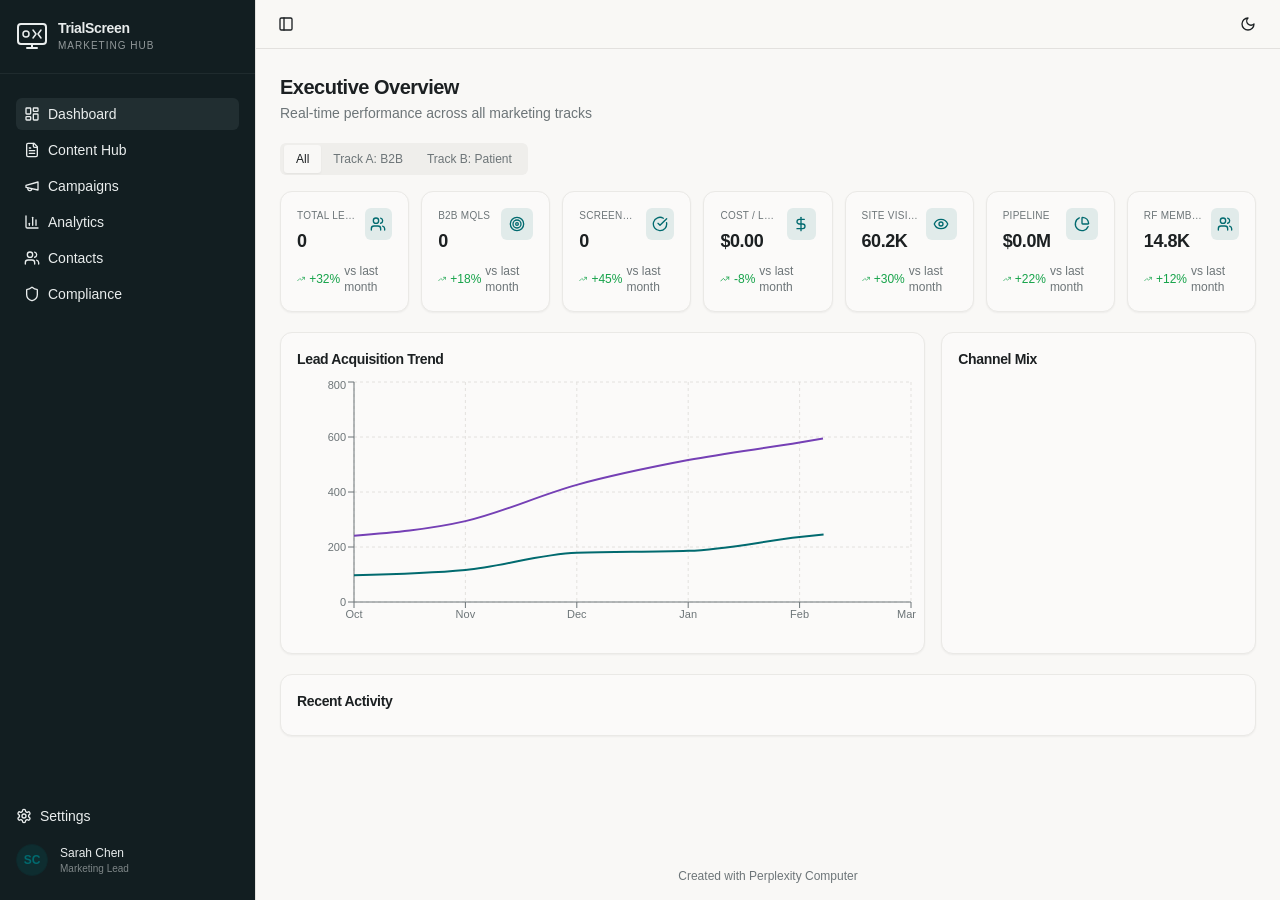
==== commit 1ec53342: "Update with content pipeline data" ====
--- a/index.html
+++ b/index.html
@@ -23,8 +23,8 @@
     <link rel="preconnect" href="https://fonts.googleapis.com">
     <link rel="preconnect" href="https://fonts.gstatic.com" crossorigin>
     <link href="https://fonts.googleapis.com/css2?family=JetBrains+Mono:wght@400;500&display=swap" rel="stylesheet">
-    <script type="module" crossorigin src="./assets/index-jpBl-ziK.js"></script>
-    <link rel="stylesheet" crossorigin href="./assets/index-CrMt2i2U.css">
+    <script type="module" crossorigin src="./assets/index-BWmV_vEf.js"></script>
+    <link rel="stylesheet" crossorigin href="./assets/index-6C6KKX_2.css">
   </head>
   <body>
     <div id="root"></div>
--- a/assets/index-6C6KKX_2.css
+++ b/assets/index-6C6KKX_2.css
@@ -0,0 +1 @@
+*,:before,:after{--tw-border-spacing-x: 0;--tw-border-spacing-y: 0;--tw-translate-x: 0;--tw-translate-y: 0;--tw-rotate: 0;--tw-skew-x: 0;--tw-skew-y: 0;--tw-scale-x: 1;--tw-scale-y: 1;--tw-pan-x: ;--tw-pan-y: ;--tw-pinch-zoom: ;--tw-scroll-snap-strictness: proximity;--tw-gradient-from-position: ;--tw-gradient-via-position: ;--tw-gradient-to-position: ;--tw-ordinal: ;--tw-slashed-zero: ;--tw-numeric-figure: ;--tw-numeric-spacing: ;--tw-numeric-fraction: ;--tw-ring-inset: ;--tw-ring-offset-width: 0px;--tw-ring-offset-color: #fff;--tw-ring-color: rgb(59 130 246 / .5);--tw-ring-offset-shadow: 0 0 #0000;--tw-ring-shadow: 0 0 #0000;--tw-shadow: 0 0 #0000;--tw-shadow-colored: 0 0 #0000;--tw-blur: ;--tw-brightness: ;--tw-contrast: ;--tw-grayscale: ;--tw-hue-rotate: ;--tw-invert: ;--tw-saturate: ;--tw-sepia: ;--tw-drop-shadow: ;--tw-backdrop-blur: ;--tw-backdrop-brightness: ;--tw-backdrop-contrast: ;--tw-backdrop-grayscale: ;--tw-backdrop-hue-rotate: ;--tw-backdrop-invert: ;--tw-backdrop-opacity: ;--tw-backdrop-saturate: ;--tw-backdrop-sepia: ;--tw-contain-size: ;--tw-contain-layout: ;--tw-contain-paint: ;--tw-contain-style: }::backdrop{--tw-border-spacing-x: 0;--tw-border-spacing-y: 0;--tw-translate-x: 0;--tw-translate-y: 0;--tw-rotate: 0;--tw-skew-x: 0;--tw-skew-y: 0;--tw-scale-x: 1;--tw-scale-y: 1;--tw-pan-x: ;--tw-pan-y: ;--tw-pinch-zoom: ;--tw-scroll-snap-strictness: proximity;--tw-gradient-from-position: ;--tw-gradient-via-position: ;--tw-gradient-to-position: ;--tw-ordinal: ;--tw-slashed-zero: ;--tw-numeric-figure: ;--tw-numeric-spacing: ;--tw-numeric-fraction: ;--tw-ring-inset: ;--tw-ring-offset-width: 0px;--tw-ring-offset-color: #fff;--tw-ring-color: rgb(59 130 246 / .5);--tw-ring-offset-shadow: 0 0 #0000;--tw-ring-shadow: 0 0 #0000;--tw-shadow: 0 0 #0000;--tw-shadow-colored: 0 0 #0000;--tw-blur: ;--tw-brightness: ;--tw-contrast: ;--tw-grayscale: ;--tw-hue-rotate: ;--tw-invert: ;--tw-saturate: ;--tw-sepia: ;--tw-drop-shadow: ;--tw-backdrop-blur: ;--tw-backdrop-brightness: ;--tw-backdrop-contrast: ;--tw-backdrop-grayscale: ;--tw-backdrop-hue-rotate: ;--tw-backdrop-invert: ;--tw-backdrop-opacity: ;--tw-backdrop-saturate: ;--tw-backdrop-sepia: ;--tw-contain-size: ;--tw-contain-layout: ;--tw-contain-paint: ;--tw-contain-style: }*,:before,:after{box-sizing:border-box;border-width:0;border-style:solid;border-color:#e5e7eb}:before,:after{--tw-content: ""}html,:host{line-height:1.5;-webkit-text-size-adjust:100%;-moz-tab-size:4;-o-tab-size:4;tab-size:4;font-family:var(--font-sans);font-feature-settings:normal;font-variation-settings:normal;-webkit-tap-highlight-color:transparent}body{margin:0;line-height:inherit}hr{height:0;color:inherit;border-top-width:1px}abbr:where([title]){-webkit-text-decoration:underline dotted;text-decoration:underline dotted}h1,h2,h3,h4,h5,h6{font-size:inherit;font-weight:inherit}a{color:inherit;text-decoration:inherit}b,strong{font-weight:bolder}code,kbd,samp,pre{font-family:var(--font-mono);font-feature-settings:normal;font-variation-settings:normal;font-size:1em}small{font-size:80%}sub,sup{font-size:75%;line-height:0;position:relative;vertical-align:baseline}sub{bottom:-.25em}sup{top:-.5em}table{text-indent:0;border-color:inherit;border-collapse:collapse}button,input,optgroup,select,textarea{font-family:inherit;font-feature-settings:inherit;font-variation-settings:inherit;font-size:100%;font-weight:inherit;line-height:inherit;letter-spacing:inherit;color:inherit;margin:0;padding:0}button,select{text-transform:none}button,input:where([type=button]),input:where([type=reset]),input:where([type=submit]){-webkit-appearance:button;background-color:transparent;background-image:none}:-moz-focusring{outline:auto}:-moz-ui-invalid{box-shadow:none}progress{vertical-align:baseline}::-webkit-inner-spin-button,::-webkit-outer-spin-button{height:auto}[type=search]{-webkit-appearance:textfield;outline-offset:-2px}::-webkit-search-decoration{-webkit-appearance:none}::-webkit-file-upload-button{-webkit-appearance:button;font:inherit}summary{display:list-item}blockquote,dl,dd,h1,h2,h3,h4,h5,h6,hr,figure,p,pre{margin:0}fieldset{margin:0;padding:0}legend{padding:0}ol,ul,menu{list-style:none;margin:0;padding:0}dialog{padding:0}textarea{resize:vertical}input::-moz-placeholder,textarea::-moz-placeholder{opacity:1;color:#9ca3af}input::placeholder,textarea::placeholder{opacity:1;color:#9ca3af}button,[role=button]{cursor:pointer}:disabled{cursor:default}img,svg,video,canvas,audio,iframe,embed,object{display:block;vertical-align:middle}img,video{max-width:100%;height:auto}[hidden]:where(:not([hidden=until-found])){display:none}*{--tw-border-opacity: 1;border-color:hsl(var(--border) / var(--tw-border-opacity, 1))}body{--tw-bg-opacity: 1;background-color:hsl(var(--background) / var(--tw-bg-opacity, 1));font-family:var(--font-sans);--tw-text-opacity: 1;color:hsl(var(--foreground) / var(--tw-text-opacity, 1));-webkit-font-smoothing:antialiased;-moz-osx-font-smoothing:grayscale}.sr-only{position:absolute;width:1px;height:1px;padding:0;margin:-1px;overflow:hidden;clip:rect(0,0,0,0);white-space:nowrap;border-width:0}.pointer-events-none{pointer-events:none}.pointer-events-auto{pointer-events:auto}.visible{visibility:visible}.invisible{visibility:hidden}.static{position:static}.fixed{position:fixed}.absolute{position:absolute}.relative{position:relative}.sticky{position:sticky}.inset-0{inset:0}.inset-x-0{left:0;right:0}.inset-y-0{top:0;bottom:0}.-bottom-12{bottom:-3rem}.-left-12{left:-3rem}.-right-12{right:-3rem}.-top-12{top:-3rem}.bottom-0{bottom:0}.left-0{left:0}.left-1{left:.25rem}.left-1\/2{left:50%}.left-2{left:.5rem}.left-2\.5{left:.625rem}.left-\[50\%\]{left:50%}.right-0{right:0}.right-1{right:.25rem}.right-2{right:.5rem}.right-3{right:.75rem}.right-4{right:1rem}.top-0{top:0}.top-1\.5{top:.375rem}.top-1\/2{top:50%}.top-2{top:.5rem}.top-3\.5{top:.875rem}.top-4{top:1rem}.top-\[1px\]{top:1px}.top-\[50\%\]{top:50%}.top-\[60\%\]{top:60%}.top-full{top:100%}.z-10{z-index:10}.z-20{z-index:20}.z-50{z-index:50}.z-\[100\]{z-index:100}.z-\[1\]{z-index:1}.-mx-1{margin-left:-.25rem;margin-right:-.25rem}.mx-2{margin-left:.5rem;margin-right:.5rem}.mx-3\.5{margin-left:.875rem;margin-right:.875rem}.mx-4{margin-left:1rem;margin-right:1rem}.mx-auto{margin-left:auto;margin-right:auto}.my-0\.5{margin-top:.125rem;margin-bottom:.125rem}.my-1{margin-top:.25rem;margin-bottom:.25rem}.-ml-4{margin-left:-1rem}.-mt-4{margin-top:-1rem}.mb-1{margin-bottom:.25rem}.mb-2{margin-bottom:.5rem}.mb-3{margin-bottom:.75rem}.mb-4{margin-bottom:1rem}.ml-1{margin-left:.25rem}.ml-auto{margin-left:auto}.mr-1{margin-right:.25rem}.mr-2{margin-right:.5rem}.mt-0\.5{margin-top:.125rem}.mt-1{margin-top:.25rem}.mt-1\.5{margin-top:.375rem}.mt-2{margin-top:.5rem}.mt-24{margin-top:6rem}.mt-3{margin-top:.75rem}.mt-4{margin-top:1rem}.mt-auto{margin-top:auto}.line-clamp-2{overflow:hidden;display:-webkit-box;-webkit-box-orient:vertical;-webkit-line-clamp:2}.block{display:block}.flex{display:flex}.inline-flex{display:inline-flex}.table{display:table}.grid{display:grid}.hidden{display:none}.aspect-square{aspect-ratio:1 / 1}.aspect-video{aspect-ratio:16 / 9}.size-4{width:1rem;height:1rem}.h-1\.5{height:.375rem}.h-10{height:2.5rem}.h-11{height:2.75rem}.h-12{height:3rem}.h-14{height:3.5rem}.h-2{height:.5rem}.h-2\.5{height:.625rem}.h-24{height:6rem}.h-3{height:.75rem}.h-3\.5{height:.875rem}.h-4{height:1rem}.h-48{height:12rem}.h-5{height:1.25rem}.h-6{height:1.5rem}.h-64{height:16rem}.h-7{height:1.75rem}.h-72{height:18rem}.h-8{height:2rem}.h-9{height:2.25rem}.h-96{height:24rem}.h-\[1px\]{height:1px}.h-\[var\(--radix-navigation-menu-viewport-height\)\]{height:var(--radix-navigation-menu-viewport-height)}.h-\[var\(--radix-select-trigger-height\)\]{height:var(--radix-select-trigger-height)}.h-auto{height:auto}.h-full{height:100%}.h-px{height:1px}.h-screen{height:100vh}.h-svh{height:100svh}.max-h-\[--radix-context-menu-content-available-height\]{max-height:var(--radix-context-menu-content-available-height)}.max-h-\[--radix-select-content-available-height\]{max-height:var(--radix-select-content-available-height)}.max-h-\[300px\]{max-height:300px}.max-h-\[90vh\]{max-height:90vh}.max-h-\[var\(--radix-dropdown-menu-content-available-height\)\]{max-height:var(--radix-dropdown-menu-content-available-height)}.max-h-screen{max-height:100vh}.min-h-0{min-height:0px}.min-h-10{min-height:2.5rem}.min-h-8{min-height:2rem}.min-h-9{min-height:2.25rem}.min-h-\[600px\]{min-height:600px}.min-h-\[60px\]{min-height:60px}.min-h-\[80px\]{min-height:80px}.min-h-screen{min-height:100vh}.min-h-svh{min-height:100svh}.w-0{width:0px}.w-1{width:.25rem}.w-1\.5{width:.375rem}.w-10{width:2.5rem}.w-11{width:2.75rem}.w-16{width:4rem}.w-2{width:.5rem}.w-2\.5{width:.625rem}.w-20{width:5rem}.w-3{width:.75rem}.w-3\.5{width:.875rem}.w-3\/4{width:75%}.w-4{width:1rem}.w-48{width:12rem}.w-5{width:1.25rem}.w-6{width:1.5rem}.w-64{width:16rem}.w-7{width:1.75rem}.w-72{width:18rem}.w-8{width:2rem}.w-9{width:2.25rem}.w-\[100px\]{width:100px}.w-\[110px\]{width:110px}.w-\[130px\]{width:130px}.w-\[150px\]{width:150px}.w-\[1px\]{width:1px}.w-\[200px\]{width:200px}.w-\[60px\]{width:60px}.w-\[var\(--sidebar-width\)\]{width:var(--sidebar-width)}.w-auto{width:auto}.w-full{width:100%}.w-max{width:-moz-max-content;width:max-content}.w-px{width:1px}.min-w-0{min-width:0px}.min-w-10{min-width:2.5rem}.min-w-11{min-width:2.75rem}.min-w-5{min-width:1.25rem}.min-w-9{min-width:2.25rem}.min-w-\[12rem\]{min-width:12rem}.min-w-\[200px\]{min-width:200px}.min-w-\[8rem\]{min-width:8rem}.min-w-\[var\(--radix-select-trigger-width\)\]{min-width:var(--radix-select-trigger-width)}.max-w-\[1600px\]{max-width:1600px}.max-w-\[160px\]{max-width:160px}.max-w-\[200px\]{max-width:200px}.max-w-\[220px\]{max-width:220px}.max-w-\[250px\]{max-width:250px}.max-w-\[300px\]{max-width:300px}.max-w-\[var\(--skeleton-width\)\]{max-width:var(--skeleton-width)}.max-w-lg{max-width:32rem}.max-w-max{max-width:-moz-max-content;max-width:max-content}.max-w-md{max-width:28rem}.max-w-sm{max-width:24rem}.flex-1{flex:1 1 0%}.shrink-0{flex-shrink:0}.grow{flex-grow:1}.grow-0{flex-grow:0}.basis-full{flex-basis:100%}.caption-bottom{caption-side:bottom}.border-collapse{border-collapse:collapse}.origin-\[--radix-context-menu-content-transform-origin\]{transform-origin:var(--radix-context-menu-content-transform-origin)}.origin-\[--radix-dropdown-menu-content-transform-origin\]{transform-origin:var(--radix-dropdown-menu-content-transform-origin)}.origin-\[--radix-hover-card-content-transform-origin\]{transform-origin:var(--radix-hover-card-content-transform-origin)}.origin-\[--radix-menubar-content-transform-origin\]{transform-origin:var(--radix-menubar-content-transform-origin)}.origin-\[--radix-popover-content-transform-origin\]{transform-origin:var(--radix-popover-content-transform-origin)}.origin-\[--radix-select-content-transform-origin\]{transform-origin:var(--radix-select-content-transform-origin)}.origin-\[--radix-tooltip-content-transform-origin\]{transform-origin:var(--radix-tooltip-content-transform-origin)}.-translate-x-1\/2{--tw-translate-x: -50%;transform:translate(var(--tw-translate-x),var(--tw-translate-y)) rotate(var(--tw-rotate)) skew(var(--tw-skew-x)) skewY(var(--tw-skew-y)) scaleX(var(--tw-scale-x)) scaleY(var(--tw-scale-y))}.-translate-x-px{--tw-translate-x: -1px;transform:translate(var(--tw-translate-x),var(--tw-translate-y)) rotate(var(--tw-rotate)) skew(var(--tw-skew-x)) skewY(var(--tw-skew-y)) scaleX(var(--tw-scale-x)) scaleY(var(--tw-scale-y))}.-translate-y-1\/2{--tw-translate-y: -50%;transform:translate(var(--tw-translate-x),var(--tw-translate-y)) rotate(var(--tw-rotate)) skew(var(--tw-skew-x)) skewY(var(--tw-skew-y)) scaleX(var(--tw-scale-x)) scaleY(var(--tw-scale-y))}.translate-x-\[-50\%\]{--tw-translate-x: -50%;transform:translate(var(--tw-translate-x),var(--tw-translate-y)) rotate(var(--tw-rotate)) skew(var(--tw-skew-x)) skewY(var(--tw-skew-y)) scaleX(var(--tw-scale-x)) scaleY(var(--tw-scale-y))}.translate-x-px{--tw-translate-x: 1px;transform:translate(var(--tw-translate-x),var(--tw-translate-y)) rotate(var(--tw-rotate)) skew(var(--tw-skew-x)) skewY(var(--tw-skew-y)) scaleX(var(--tw-scale-x)) scaleY(var(--tw-scale-y))}.translate-y-\[-50\%\]{--tw-translate-y: -50%;transform:translate(var(--tw-translate-x),var(--tw-translate-y)) rotate(var(--tw-rotate)) skew(var(--tw-skew-x)) skewY(var(--tw-skew-y)) scaleX(var(--tw-scale-x)) scaleY(var(--tw-scale-y))}.rotate-45{--tw-rotate: 45deg;transform:translate(var(--tw-translate-x),var(--tw-translate-y)) rotate(var(--tw-rotate)) skew(var(--tw-skew-x)) skewY(var(--tw-skew-y)) scaleX(var(--tw-scale-x)) scaleY(var(--tw-scale-y))}.rotate-90{--tw-rotate: 90deg;transform:translate(var(--tw-translate-x),var(--tw-translate-y)) rotate(var(--tw-rotate)) skew(var(--tw-skew-x)) skewY(var(--tw-skew-y)) scaleX(var(--tw-scale-x)) scaleY(var(--tw-scale-y))}.transform{transform:translate(var(--tw-translate-x),var(--tw-translate-y)) rotate(var(--tw-rotate)) skew(var(--tw-skew-x)) skewY(var(--tw-skew-y)) scaleX(var(--tw-scale-x)) scaleY(var(--tw-scale-y))}@keyframes pulse{50%{opacity:.5}}.animate-pulse{animation:pulse 2s cubic-bezier(.4,0,.6,1) infinite}.cursor-default{cursor:default}.cursor-pointer{cursor:pointer}.touch-none{touch-action:none}.select-none{-webkit-user-select:none;-moz-user-select:none;user-select:none}.list-none{list-style-type:none}.grid-cols-1{grid-template-columns:repeat(1,minmax(0,1fr))}.grid-cols-2{grid-template-columns:repeat(2,minmax(0,1fr))}.grid-cols-5{grid-template-columns:repeat(5,minmax(0,1fr))}.flex-row{flex-direction:row}.flex-col{flex-direction:column}.flex-col-reverse{flex-direction:column-reverse}.flex-wrap{flex-wrap:wrap}.items-start{align-items:flex-start}.items-end{align-items:flex-end}.items-center{align-items:center}.items-stretch{align-items:stretch}.justify-center{justify-content:center}.justify-between{justify-content:space-between}.gap-0\.5{gap:.125rem}.gap-1{gap:.25rem}.gap-1\.5{gap:.375rem}.gap-2{gap:.5rem}.gap-2\.5{gap:.625rem}.gap-3{gap:.75rem}.gap-4{gap:1rem}.gap-x-3{-moz-column-gap:.75rem;column-gap:.75rem}.gap-y-0\.5{row-gap:.125rem}.space-x-1>:not([hidden])~:not([hidden]){--tw-space-x-reverse: 0;margin-right:calc(.25rem * var(--tw-space-x-reverse));margin-left:calc(.25rem * calc(1 - var(--tw-space-x-reverse)))}.space-x-4>:not([hidden])~:not([hidden]){--tw-space-x-reverse: 0;margin-right:calc(1rem * var(--tw-space-x-reverse));margin-left:calc(1rem * calc(1 - var(--tw-space-x-reverse)))}.space-y-0>:not([hidden])~:not([hidden]){--tw-space-y-reverse: 0;margin-top:calc(0px * calc(1 - var(--tw-space-y-reverse)));margin-bottom:calc(0px * var(--tw-space-y-reverse))}.space-y-0\.5>:not([hidden])~:not([hidden]){--tw-space-y-reverse: 0;margin-top:calc(.125rem * calc(1 - var(--tw-space-y-reverse)));margin-bottom:calc(.125rem * var(--tw-space-y-reverse))}.space-y-1>:not([hidden])~:not([hidden]){--tw-space-y-reverse: 0;margin-top:calc(.25rem * calc(1 - var(--tw-space-y-reverse)));margin-bottom:calc(.25rem * var(--tw-space-y-reverse))}.space-y-1\.5>:not([hidden])~:not([hidden]){--tw-space-y-reverse: 0;margin-top:calc(.375rem * calc(1 - var(--tw-space-y-reverse)));margin-bottom:calc(.375rem * var(--tw-space-y-reverse))}.space-y-2>:not([hidden])~:not([hidden]){--tw-space-y-reverse: 0;margin-top:calc(.5rem * calc(1 - var(--tw-space-y-reverse)));margin-bottom:calc(.5rem * var(--tw-space-y-reverse))}.space-y-3>:not([hidden])~:not([hidden]){--tw-space-y-reverse: 0;margin-top:calc(.75rem * calc(1 - var(--tw-space-y-reverse)));margin-bottom:calc(.75rem * var(--tw-space-y-reverse))}.space-y-4>:not([hidden])~:not([hidden]){--tw-space-y-reverse: 0;margin-top:calc(1rem * calc(1 - var(--tw-space-y-reverse)));margin-bottom:calc(1rem * var(--tw-space-y-reverse))}.space-y-5>:not([hidden])~:not([hidden]){--tw-space-y-reverse: 0;margin-top:calc(1.25rem * calc(1 - var(--tw-space-y-reverse)));margin-bottom:calc(1.25rem * var(--tw-space-y-reverse))}.space-y-6>:not([hidden])~:not([hidden]){--tw-space-y-reverse: 0;margin-top:calc(1.5rem * calc(1 - var(--tw-space-y-reverse)));margin-bottom:calc(1.5rem * var(--tw-space-y-reverse))}.overflow-auto{overflow:auto}.overflow-hidden{overflow:hidden}.overflow-x-auto{overflow-x:auto}.overflow-y-auto{overflow-y:auto}.overflow-x-hidden{overflow-x:hidden}.truncate{overflow:hidden;text-overflow:ellipsis;white-space:nowrap}.whitespace-nowrap{white-space:nowrap}.break-words{overflow-wrap:break-word}.rounded{border-radius:.25rem}.rounded-\[2px\]{border-radius:2px}.rounded-\[inherit\]{border-radius:inherit}.rounded-full{border-radius:9999px}.rounded-lg{border-radius:.5625rem}.rounded-md{border-radius:.375rem}.rounded-sm{border-radius:.1875rem}.rounded-xl{border-radius:.75rem}.rounded-t-\[10px\]{border-top-left-radius:10px;border-top-right-radius:10px}.rounded-tl-sm{border-top-left-radius:.1875rem}.border{border-width:1px}.border-2{border-width:2px}.border-\[1\.5px\]{border-width:1.5px}.border-y{border-top-width:1px;border-bottom-width:1px}.border-b{border-bottom-width:1px}.border-l{border-left-width:1px}.border-r{border-right-width:1px}.border-t{border-top-width:1px}.border-dashed{border-style:dashed}.border-\[--color-border\]{border-color:var(--color-border)}.border-blue-300{--tw-border-opacity: 1;border-color:rgb(147 197 253 / var(--tw-border-opacity, 1))}.border-border\/50{border-color:hsl(var(--border) / .5)}.border-card-border{--tw-border-opacity: 1;border-color:hsl(var(--card-border) / var(--tw-border-opacity, 1))}.border-destructive{--tw-border-opacity: 1;border-color:hsl(var(--destructive) / var(--tw-border-opacity, 1))}.border-destructive-border{border-color:var(--destructive-border)}.border-destructive\/50{border-color:hsl(var(--destructive) / .5)}.border-input{--tw-border-opacity: 1;border-color:hsl(var(--input) / var(--tw-border-opacity, 1))}.border-primary{--tw-border-opacity: 1;border-color:hsl(var(--primary) / var(--tw-border-opacity, 1))}.border-primary-border{border-color:var(--primary-border)}.border-red-300{--tw-border-opacity: 1;border-color:rgb(252 165 165 / var(--tw-border-opacity, 1))}.border-secondary-border{border-color:var(--secondary-border)}.border-sidebar-border{--tw-border-opacity: 1;border-color:hsl(var(--sidebar-border) / var(--tw-border-opacity, 1))}.border-transparent{border-color:transparent}.border-yellow-300{--tw-border-opacity: 1;border-color:rgb(253 224 71 / var(--tw-border-opacity, 1))}.border-l-transparent{border-left-color:transparent}.border-t-transparent{border-top-color:transparent}.bg-\[\#01696F\]{--tw-bg-opacity: 1;background-color:rgb(1 105 111 / var(--tw-bg-opacity, 1))}.bg-\[\#2563EB\]{--tw-bg-opacity: 1;background-color:rgb(37 99 235 / var(--tw-bg-opacity, 1))}.bg-\[\#475569\]{--tw-bg-opacity: 1;background-color:rgb(71 85 105 / var(--tw-bg-opacity, 1))}.bg-\[\#6A3FB5\]{--tw-bg-opacity: 1;background-color:rgb(106 63 181 / var(--tw-bg-opacity, 1))}.bg-\[\#D97706\]{--tw-bg-opacity: 1;background-color:rgb(217 119 6 / var(--tw-bg-opacity, 1))}.bg-\[\#DB2777\]{--tw-bg-opacity: 1;background-color:rgb(219 39 119 / var(--tw-bg-opacity, 1))}.bg-\[\#DC2626\]{--tw-bg-opacity: 1;background-color:rgb(220 38 38 / var(--tw-bg-opacity, 1))}.bg-\[--color-bg\]{background-color:var(--color-bg)}.bg-accent{--tw-bg-opacity: 1;background-color:hsl(var(--accent) / var(--tw-bg-opacity, 1))}.bg-amber-100{--tw-bg-opacity: 1;background-color:rgb(254 243 199 / var(--tw-bg-opacity, 1))}.bg-amber-50{--tw-bg-opacity: 1;background-color:rgb(255 251 235 / var(--tw-bg-opacity, 1))}.bg-amber-500{--tw-bg-opacity: 1;background-color:rgb(245 158 11 / var(--tw-bg-opacity, 1))}.bg-background{--tw-bg-opacity: 1;background-color:hsl(var(--background) / var(--tw-bg-opacity, 1))}.bg-background\/80{background-color:hsl(var(--background) / .8)}.bg-black\/80{background-color:#000c}.bg-blue-100{--tw-bg-opacity: 1;background-color:rgb(219 234 254 / var(--tw-bg-opacity, 1))}.bg-blue-50{--tw-bg-opacity: 1;background-color:rgb(239 246 255 / var(--tw-bg-opacity, 1))}.bg-blue-500{--tw-bg-opacity: 1;background-color:rgb(59 130 246 / var(--tw-bg-opacity, 1))}.bg-border{--tw-bg-opacity: 1;background-color:hsl(var(--border) / var(--tw-bg-opacity, 1))}.bg-card{--tw-bg-opacity: 1;background-color:hsl(var(--card) / var(--tw-bg-opacity, 1))}.bg-destructive{--tw-bg-opacity: 1;background-color:hsl(var(--destructive) / var(--tw-bg-opacity, 1))}.bg-emerald-50{--tw-bg-opacity: 1;background-color:rgb(236 253 245 / var(--tw-bg-opacity, 1))}.bg-foreground{--tw-bg-opacity: 1;background-color:hsl(var(--foreground) / var(--tw-bg-opacity, 1))}.bg-gray-100{--tw-bg-opacity: 1;background-color:rgb(243 244 246 / var(--tw-bg-opacity, 1))}.bg-gray-400{--tw-bg-opacity: 1;background-color:rgb(156 163 175 / var(--tw-bg-opacity, 1))}.bg-gray-50{--tw-bg-opacity: 1;background-color:rgb(249 250 251 / var(--tw-bg-opacity, 1))}.bg-gray-500{--tw-bg-opacity: 1;background-color:rgb(107 114 128 / var(--tw-bg-opacity, 1))}.bg-green-100{--tw-bg-opacity: 1;background-color:rgb(220 252 231 / var(--tw-bg-opacity, 1))}.bg-green-50{--tw-bg-opacity: 1;background-color:rgb(240 253 244 / var(--tw-bg-opacity, 1))}.bg-green-500{--tw-bg-opacity: 1;background-color:rgb(34 197 94 / var(--tw-bg-opacity, 1))}.bg-green-600{--tw-bg-opacity: 1;background-color:rgb(22 163 74 / var(--tw-bg-opacity, 1))}.bg-indigo-50{--tw-bg-opacity: 1;background-color:rgb(238 242 255 / var(--tw-bg-opacity, 1))}.bg-muted{--tw-bg-opacity: 1;background-color:hsl(var(--muted) / var(--tw-bg-opacity, 1))}.bg-muted\/30{background-color:hsl(var(--muted) / .3)}.bg-muted\/40{background-color:hsl(var(--muted) / .4)}.bg-muted\/50{background-color:hsl(var(--muted) / .5)}.bg-orange-50{--tw-bg-opacity: 1;background-color:rgb(255 247 237 / var(--tw-bg-opacity, 1))}.bg-pink-50{--tw-bg-opacity: 1;background-color:rgb(253 242 248 / var(--tw-bg-opacity, 1))}.bg-popover{--tw-bg-opacity: 1;background-color:hsl(var(--popover) / var(--tw-bg-opacity, 1))}.bg-primary{--tw-bg-opacity: 1;background-color:hsl(var(--primary) / var(--tw-bg-opacity, 1))}.bg-primary\/10{background-color:hsl(var(--primary) / .1)}.bg-primary\/15{background-color:hsl(var(--primary) / .15)}.bg-primary\/20{background-color:hsl(var(--primary) / .2)}.bg-purple-50{--tw-bg-opacity: 1;background-color:rgb(250 245 255 / var(--tw-bg-opacity, 1))}.bg-purple-500{--tw-bg-opacity: 1;background-color:rgb(168 85 247 / var(--tw-bg-opacity, 1))}.bg-red-100{--tw-bg-opacity: 1;background-color:rgb(254 226 226 / var(--tw-bg-opacity, 1))}.bg-red-50{--tw-bg-opacity: 1;background-color:rgb(254 242 242 / var(--tw-bg-opacity, 1))}.bg-secondary{--tw-bg-opacity: 1;background-color:hsl(var(--secondary) / var(--tw-bg-opacity, 1))}.bg-secondary\/15{background-color:hsl(var(--secondary) / .15)}.bg-sidebar{--tw-bg-opacity: 1;background-color:hsl(var(--sidebar) / var(--tw-bg-opacity, 1))}.bg-sidebar-border{--tw-bg-opacity: 1;background-color:hsl(var(--sidebar-border) / var(--tw-bg-opacity, 1))}.bg-slate-50{--tw-bg-opacity: 1;background-color:rgb(248 250 252 / var(--tw-bg-opacity, 1))}.bg-teal-100{--tw-bg-opacity: 1;background-color:rgb(204 251 241 / var(--tw-bg-opacity, 1))}.bg-teal-50{--tw-bg-opacity: 1;background-color:rgb(240 253 250 / var(--tw-bg-opacity, 1))}.bg-teal-500{--tw-bg-opacity: 1;background-color:rgb(20 184 166 / var(--tw-bg-opacity, 1))}.bg-transparent{background-color:transparent}.bg-violet-50{--tw-bg-opacity: 1;background-color:rgb(245 243 255 / var(--tw-bg-opacity, 1))}.bg-yellow-100{--tw-bg-opacity: 1;background-color:rgb(254 249 195 / var(--tw-bg-opacity, 1))}.bg-yellow-50{--tw-bg-opacity: 1;background-color:rgb(254 252 232 / var(--tw-bg-opacity, 1))}.fill-current{fill:currentColor}.p-0{padding:0}.p-0\.5{padding:.125rem}.p-1{padding:.25rem}.p-2{padding:.5rem}.p-2\.5{padding:.625rem}.p-3{padding:.75rem}.p-4{padding:1rem}.p-6{padding:1.5rem}.p-\[1px\]{padding:1px}.px-0{padding-left:0;padding-right:0}.px-1{padding-left:.25rem;padding-right:.25rem}.px-1\.5{padding-left:.375rem;padding-right:.375rem}.px-2{padding-left:.5rem;padding-right:.5rem}.px-2\.5{padding-left:.625rem;padding-right:.625rem}.px-3{padding-left:.75rem;padding-right:.75rem}.px-4{padding-left:1rem;padding-right:1rem}.px-5{padding-left:1.25rem;padding-right:1.25rem}.px-8{padding-left:2rem;padding-right:2rem}.py-0\.5{padding-top:.125rem;padding-bottom:.125rem}.py-1{padding-top:.25rem;padding-bottom:.25rem}.py-1\.5{padding-top:.375rem;padding-bottom:.375rem}.py-12{padding-top:3rem;padding-bottom:3rem}.py-2{padding-top:.5rem;padding-bottom:.5rem}.py-3{padding-top:.75rem;padding-bottom:.75rem}.py-4{padding-top:1rem;padding-bottom:1rem}.py-5{padding-top:1.25rem;padding-bottom:1.25rem}.py-6{padding-top:1.5rem;padding-bottom:1.5rem}.py-8{padding-top:2rem;padding-bottom:2rem}.pb-0{padding-bottom:0}.pb-2{padding-bottom:.5rem}.pb-3{padding-bottom:.75rem}.pb-4{padding-bottom:1rem}.pl-2\.5{padding-left:.625rem}.pl-4{padding-left:1rem}.pl-8{padding-left:2rem}.pr-2{padding-right:.5rem}.pr-2\.5{padding-right:.625rem}.pr-8{padding-right:2rem}.pt-0{padding-top:0}.pt-1{padding-top:.25rem}.pt-3{padding-top:.75rem}.pt-4{padding-top:1rem}.pt-6{padding-top:1.5rem}.text-left{text-align:left}.text-center{text-align:center}.text-right{text-align:right}.align-middle{vertical-align:middle}.font-display{font-family:var(--font-display)}.font-mono{font-family:var(--font-mono)}.text-2xl{font-size:1.5rem;line-height:2rem}.text-\[0\.8rem\]{font-size:.8rem}.text-\[10px\]{font-size:10px}.text-\[11px\]{font-size:11px}.text-\[9px\]{font-size:9px}.text-base{font-size:1rem;line-height:1.5rem}.text-lg{font-size:1.125rem;line-height:1.75rem}.text-sm{font-size:.875rem;line-height:1.25rem}.text-xl{font-size:1.25rem;line-height:1.75rem}.text-xs{font-size:.75rem;line-height:1rem}.font-bold{font-weight:700}.font-medium{font-weight:500}.font-normal{font-weight:400}.font-semibold{font-weight:600}.uppercase{text-transform:uppercase}.capitalize{text-transform:capitalize}.tabular-nums{--tw-numeric-spacing: tabular-nums;font-variant-numeric:var(--tw-ordinal) var(--tw-slashed-zero) var(--tw-numeric-figure) var(--tw-numeric-spacing) var(--tw-numeric-fraction)}.leading-none{line-height:1}.leading-relaxed{line-height:1.625}.leading-tight{line-height:1.25}.tracking-tight{letter-spacing:-.025em}.tracking-wide{letter-spacing:.025em}.tracking-wider{letter-spacing:.05em}.tracking-widest{letter-spacing:.1em}.text-accent-foreground{--tw-text-opacity: 1;color:hsl(var(--accent-foreground) / var(--tw-text-opacity, 1))}.text-amber-700{--tw-text-opacity: 1;color:rgb(180 83 9 / var(--tw-text-opacity, 1))}.text-amber-800{--tw-text-opacity: 1;color:rgb(146 64 14 / var(--tw-text-opacity, 1))}.text-blue-600{--tw-text-opacity: 1;color:rgb(37 99 235 / var(--tw-text-opacity, 1))}.text-blue-700{--tw-text-opacity: 1;color:rgb(29 78 216 / var(--tw-text-opacity, 1))}.text-card-foreground{--tw-text-opacity: 1;color:hsl(var(--card-foreground) / var(--tw-text-opacity, 1))}.text-current{color:currentColor}.text-destructive{--tw-text-opacity: 1;color:hsl(var(--destructive) / var(--tw-text-opacity, 1))}.text-destructive-foreground{--tw-text-opacity: 1;color:hsl(var(--destructive-foreground) / var(--tw-text-opacity, 1))}.text-emerald-700{--tw-text-opacity: 1;color:rgb(4 120 87 / var(--tw-text-opacity, 1))}.text-foreground{--tw-text-opacity: 1;color:hsl(var(--foreground) / var(--tw-text-opacity, 1))}.text-foreground\/50{color:hsl(var(--foreground) / .5)}.text-gray-600{--tw-text-opacity: 1;color:rgb(75 85 99 / var(--tw-text-opacity, 1))}.text-gray-700{--tw-text-opacity: 1;color:rgb(55 65 81 / var(--tw-text-opacity, 1))}.text-gray-900{--tw-text-opacity: 1;color:rgb(17 24 39 / var(--tw-text-opacity, 1))}.text-green-600{--tw-text-opacity: 1;color:rgb(22 163 74 / var(--tw-text-opacity, 1))}.text-green-700{--tw-text-opacity: 1;color:rgb(21 128 61 / var(--tw-text-opacity, 1))}.text-indigo-700{--tw-text-opacity: 1;color:rgb(67 56 202 / var(--tw-text-opacity, 1))}.text-muted-foreground{--tw-text-opacity: 1;color:hsl(var(--muted-foreground) / var(--tw-text-opacity, 1))}.text-muted-foreground\/30{color:hsl(var(--muted-foreground) / .3)}.text-muted-foreground\/60{color:hsl(var(--muted-foreground) / .6)}.text-orange-700{--tw-text-opacity: 1;color:rgb(194 65 12 / var(--tw-text-opacity, 1))}.text-pink-700{--tw-text-opacity: 1;color:rgb(190 24 93 / var(--tw-text-opacity, 1))}.text-popover-foreground{--tw-text-opacity: 1;color:hsl(var(--popover-foreground) / var(--tw-text-opacity, 1))}.text-primary{--tw-text-opacity: 1;color:hsl(var(--primary) / var(--tw-text-opacity, 1))}.text-primary-foreground{--tw-text-opacity: 1;color:hsl(var(--primary-foreground) / var(--tw-text-opacity, 1))}.text-purple-700{--tw-text-opacity: 1;color:rgb(126 34 206 / var(--tw-text-opacity, 1))}.text-red-500{--tw-text-opacity: 1;color:rgb(239 68 68 / var(--tw-text-opacity, 1))}.text-red-600{--tw-text-opacity: 1;color:rgb(220 38 38 / var(--tw-text-opacity, 1))}.text-red-700{--tw-text-opacity: 1;color:rgb(185 28 28 / var(--tw-text-opacity, 1))}.text-secondary{--tw-text-opacity: 1;color:hsl(var(--secondary) / var(--tw-text-opacity, 1))}.text-secondary-foreground{--tw-text-opacity: 1;color:hsl(var(--secondary-foreground) / var(--tw-text-opacity, 1))}.text-sidebar-foreground{--tw-text-opacity: 1;color:hsl(var(--sidebar-foreground) / var(--tw-text-opacity, 1))}.text-sidebar-foreground\/50{color:hsl(var(--sidebar-foreground) / .5)}.text-sidebar-foreground\/60{color:hsl(var(--sidebar-foreground) / .6)}.text-sidebar-foreground\/70{color:hsl(var(--sidebar-foreground) / .7)}.text-slate-700{--tw-text-opacity: 1;color:rgb(51 65 85 / var(--tw-text-opacity, 1))}.text-teal-700{--tw-text-opacity: 1;color:rgb(15 118 110 / var(--tw-text-opacity, 1))}.text-teal-800{--tw-text-opacity: 1;color:rgb(17 94 89 / var(--tw-text-opacity, 1))}.text-violet-700{--tw-text-opacity: 1;color:rgb(109 40 217 / var(--tw-text-opacity, 1))}.text-white{--tw-text-opacity: 1;color:rgb(255 255 255 / var(--tw-text-opacity, 1))}.text-yellow-600{--tw-text-opacity: 1;color:rgb(202 138 4 / var(--tw-text-opacity, 1))}.text-yellow-700{--tw-text-opacity: 1;color:rgb(161 98 7 / var(--tw-text-opacity, 1))}.opacity-0{opacity:0}.opacity-30{opacity:.3}.opacity-50{opacity:.5}.opacity-60{opacity:.6}.opacity-70{opacity:.7}.opacity-90{opacity:.9}.shadow-\[0_0_0_1px_hsl\(var\(--sidebar-border\)\)\]{--tw-shadow: 0 0 0 1px hsl(var(--sidebar-border));--tw-shadow-colored: 0 0 0 1px var(--tw-shadow-color);box-shadow:var(--tw-ring-offset-shadow, 0 0 #0000),var(--tw-ring-shadow, 0 0 #0000),var(--tw-shadow)}.shadow-lg{--tw-shadow: 0 10px 15px -3px rgb(0 0 0 / .1), 0 4px 6px -4px rgb(0 0 0 / .1);--tw-shadow-colored: 0 10px 15px -3px var(--tw-shadow-color), 0 4px 6px -4px var(--tw-shadow-color);box-shadow:var(--tw-ring-offset-shadow, 0 0 #0000),var(--tw-ring-shadow, 0 0 #0000),var(--tw-shadow)}.shadow-md{--tw-shadow: 0 4px 6px -1px rgb(0 0 0 / .1), 0 2px 4px -2px rgb(0 0 0 / .1);--tw-shadow-colored: 0 4px 6px -1px var(--tw-shadow-color), 0 2px 4px -2px var(--tw-shadow-color);box-shadow:var(--tw-ring-offset-shadow, 0 0 #0000),var(--tw-ring-shadow, 0 0 #0000),var(--tw-shadow)}.shadow-none{--tw-shadow: 0 0 #0000;--tw-shadow-colored: 0 0 #0000;box-shadow:var(--tw-ring-offset-shadow, 0 0 #0000),var(--tw-ring-shadow, 0 0 #0000),var(--tw-shadow)}.shadow-sm{--tw-shadow: 0 1px 2px 0 rgb(0 0 0 / .05);--tw-shadow-colored: 0 1px 2px 0 var(--tw-shadow-color);box-shadow:var(--tw-ring-offset-shadow, 0 0 #0000),var(--tw-ring-shadow, 0 0 #0000),var(--tw-shadow)}.shadow-xl{--tw-shadow: 0 20px 25px -5px rgb(0 0 0 / .1), 0 8px 10px -6px rgb(0 0 0 / .1);--tw-shadow-colored: 0 20px 25px -5px var(--tw-shadow-color), 0 8px 10px -6px var(--tw-shadow-color);box-shadow:var(--tw-ring-offset-shadow, 0 0 #0000),var(--tw-ring-shadow, 0 0 #0000),var(--tw-shadow)}.outline-none{outline:2px solid transparent;outline-offset:2px}.outline{outline-style:solid}.outline-2{outline-width:2px}.outline-offset-2{outline-offset:2px}.outline-transparent{outline-color:transparent}.ring-0{--tw-ring-offset-shadow: var(--tw-ring-inset) 0 0 0 var(--tw-ring-offset-width) var(--tw-ring-offset-color);--tw-ring-shadow: var(--tw-ring-inset) 0 0 0 calc(0px + var(--tw-ring-offset-width)) var(--tw-ring-color);box-shadow:var(--tw-ring-offset-shadow),var(--tw-ring-shadow),var(--tw-shadow, 0 0 #0000)}.ring-2{--tw-ring-offset-shadow: var(--tw-ring-inset) 0 0 0 var(--tw-ring-offset-width) var(--tw-ring-offset-color);--tw-ring-shadow: var(--tw-ring-inset) 0 0 0 calc(2px + var(--tw-ring-offset-width)) var(--tw-ring-color);box-shadow:var(--tw-ring-offset-shadow),var(--tw-ring-shadow),var(--tw-shadow, 0 0 #0000)}.ring-ring{--tw-ring-opacity: 1;--tw-ring-color: hsl(var(--ring) / var(--tw-ring-opacity, 1))}.ring-sidebar-ring{--tw-ring-opacity: 1;--tw-ring-color: hsl(var(--sidebar-ring) / var(--tw-ring-opacity, 1))}.ring-offset-background{--tw-ring-offset-color: hsl(var(--background) / 1)}.filter{filter:var(--tw-blur) var(--tw-brightness) var(--tw-contrast) var(--tw-grayscale) var(--tw-hue-rotate) var(--tw-invert) var(--tw-saturate) var(--tw-sepia) var(--tw-drop-shadow)}.backdrop-blur-sm{--tw-backdrop-blur: blur(4px);-webkit-backdrop-filter:var(--tw-backdrop-blur) var(--tw-backdrop-brightness) var(--tw-backdrop-contrast) var(--tw-backdrop-grayscale) var(--tw-backdrop-hue-rotate) var(--tw-backdrop-invert) var(--tw-backdrop-opacity) var(--tw-backdrop-saturate) var(--tw-backdrop-sepia);backdrop-filter:var(--tw-backdrop-blur) var(--tw-backdrop-brightness) var(--tw-backdrop-contrast) var(--tw-backdrop-grayscale) var(--tw-backdrop-hue-rotate) var(--tw-backdrop-invert) var(--tw-backdrop-opacity) var(--tw-backdrop-saturate) var(--tw-backdrop-sepia)}.transition{transition-property:color,background-color,border-color,text-decoration-color,fill,stroke,opacity,box-shadow,transform,filter,backdrop-filter;transition-timing-function:cubic-bezier(.4,0,.2,1);transition-duration:.15s}.transition-\[left\,right\,width\]{transition-property:left,right,width;transition-timing-function:cubic-bezier(.4,0,.2,1);transition-duration:.15s}.transition-\[margin\,opacity\]{transition-property:margin,opacity;transition-timing-function:cubic-bezier(.4,0,.2,1);transition-duration:.15s}.transition-\[width\,height\,padding\]{transition-property:width,height,padding;transition-timing-function:cubic-bezier(.4,0,.2,1);transition-duration:.15s}.transition-\[width\]{transition-property:width;transition-timing-function:cubic-bezier(.4,0,.2,1);transition-duration:.15s}.transition-all{transition-property:all;transition-timing-function:cubic-bezier(.4,0,.2,1);transition-duration:.15s}.transition-colors{transition-property:color,background-color,border-color,text-decoration-color,fill,stroke;transition-timing-function:cubic-bezier(.4,0,.2,1);transition-duration:.15s}.transition-opacity{transition-property:opacity;transition-timing-function:cubic-bezier(.4,0,.2,1);transition-duration:.15s}.transition-transform{transition-property:transform;transition-timing-function:cubic-bezier(.4,0,.2,1);transition-duration:.15s}.duration-1000{transition-duration:1s}.duration-200{transition-duration:.2s}.duration-500{transition-duration:.5s}.ease-in-out{transition-timing-function:cubic-bezier(.4,0,.2,1)}.ease-linear{transition-timing-function:linear}@keyframes enter{0%{opacity:var(--tw-enter-opacity, 1);transform:translate3d(var(--tw-enter-translate-x, 0),var(--tw-enter-translate-y, 0),0) scale3d(var(--tw-enter-scale, 1),var(--tw-enter-scale, 1),var(--tw-enter-scale, 1)) rotate(var(--tw-enter-rotate, 0))}}@keyframes exit{to{opacity:var(--tw-exit-opacity, 1);transform:translate3d(var(--tw-exit-translate-x, 0),var(--tw-exit-translate-y, 0),0) scale3d(var(--tw-exit-scale, 1),var(--tw-exit-scale, 1),var(--tw-exit-scale, 1)) rotate(var(--tw-exit-rotate, 0))}}.animate-in{animation-name:enter;animation-duration:.15s;--tw-enter-opacity: initial;--tw-enter-scale: initial;--tw-enter-rotate: initial;--tw-enter-translate-x: initial;--tw-enter-translate-y: initial}.fade-in-0{--tw-enter-opacity: 0}.fade-in-80{--tw-enter-opacity: .8}.zoom-in-95{--tw-enter-scale: .95}.duration-1000{animation-duration:1s}.duration-200{animation-duration:.2s}.duration-500{animation-duration:.5s}.ease-in-out{animation-timing-function:cubic-bezier(.4,0,.2,1)}.ease-linear{animation-timing-function:linear}.running{animation-play-state:running}.paused{animation-play-state:paused}input[type=search]::-webkit-search-cancel-button{display:none}[contenteditable][data-placeholder]:empty:before{content:attr(data-placeholder);color:hsl(var(--muted-foreground));pointer-events:none}.border.toggle-elevate:before{inset:-1px}.hover-elevate:not(.no-default-hover-elevate),.active-elevate:not(.no-default-active-elevate),.hover-elevate-2:not(.no-default-hover-elevate),.active-elevate-2:not(.no-default-active-elevate){position:relative;z-index:0}.hover-elevate:not(.no-default-hover-elevate):after,.active-elevate:not(.no-default-active-elevate):after,.hover-elevate-2:not(.no-default-hover-elevate):after,.active-elevate-2:not(.no-default-active-elevate):after{content:"";pointer-events:none;position:absolute;inset:0;border-radius:inherit;z-index:999}.hover-elevate:hover:not(.no-default-hover-elevate):after,.active-elevate:active:not(.no-default-active-elevate):after{background-color:var(--elevate-1)}.hover-elevate-2:hover:not(.no-default-hover-elevate):after,.active-elevate-2:active:not(.no-default-active-elevate):after{background-color:var(--elevate-2)}.border.hover-elevate:not(.no-hover-interaction-elevate):after,.border.active-elevate:not(.no-active-interaction-elevate):after,.border.hover-elevate-2:not(.no-hover-interaction-elevate):after,.border.active-elevate-2:not(.no-active-interaction-elevate):after{inset:-1px}.\[border-color\:var\(--badge-outline\)\]{border-color:var(--badge-outline)}.\[border-color\:var\(--button-outline\)\]{border-color:var(--button-outline)}:root{--button-outline: rgba(0,0,0, .1);--badge-outline: rgba(0,0,0, .05);--opaque-button-border-intensity: -8;--elevate-1: rgba(0,0,0, .03);--elevate-2: rgba(0,0,0, .08);--background: 40 20% 97%;--foreground: 200 10% 12%;--border: 40 8% 88%;--card: 40 18% 98%;--card-foreground: 200 10% 12%;--card-border: 40 10% 91%;--sidebar: 192 30% 10%;--sidebar-foreground: 180 10% 92%;--sidebar-border: 192 20% 15%;--sidebar-primary: 183 98% 22%;--sidebar-primary-foreground: 0 0% 100%;--sidebar-accent: 192 20% 16%;--sidebar-accent-foreground: 180 10% 92%;--sidebar-ring: 183 98% 22%;--popover: 40 15% 96%;--popover-foreground: 200 10% 12%;--popover-border: 40 8% 88%;--primary: 183 98% 22%;--primary-foreground: 0 0% 100%;--secondary: 267 48% 48%;--secondary-foreground: 0 0% 100%;--muted: 40 10% 93%;--muted-foreground: 200 5% 45%;--accent: 183 15% 92%;--accent-foreground: 200 10% 12%;--destructive: 0 72% 50%;--destructive-foreground: 0 0% 100%;--input: 40 8% 78%;--ring: 183 98% 22%;--chart-1: 183 98% 22%;--chart-2: 267 48% 48%;--chart-3: 43 90% 52%;--chart-4: 142 55% 42%;--chart-5: 12 80% 58%;--chart-6: 210 70% 55%;--font-sans: "Satoshi", "Inter", sans-serif;--font-display: "General Sans", "Inter", sans-serif;--font-mono: "JetBrains Mono", monospace;--radius: .5rem;--shadow-2xs: 0px 1px 1px hsl(200 10% 12% / .02);--shadow-xs: 0px 1px 2px hsl(200 10% 12% / .04);--shadow-sm: 0px 1px 3px hsl(200 10% 12% / .06), 0px 1px 2px hsl(200 10% 12% / .04);--shadow: 0px 2px 4px hsl(200 10% 12% / .06), 0px 1px 2px hsl(200 10% 12% / .04);--shadow-md: 0px 4px 8px hsl(200 10% 12% / .08), 0px 2px 4px hsl(200 10% 12% / .04);--shadow-lg: 0px 8px 16px hsl(200 10% 12% / .1), 0px 4px 8px hsl(200 10% 12% / .04);--shadow-xl: 0px 16px 32px hsl(200 10% 12% / .12), 0px 8px 16px hsl(200 10% 12% / .04);--shadow-2xl: 0px 24px 48px hsl(200 10% 12% / .16);--tracking-normal: 0em;--spacing: .25rem;--sidebar-primary-border: hsl(var(--sidebar-primary));--sidebar-primary-border: hsl(from hsl(var(--sidebar-primary)) h s calc(l + var(--opaque-button-border-intensity)) / alpha);--sidebar-accent-border: hsl(var(--sidebar-accent));--sidebar-accent-border: hsl(from hsl(var(--sidebar-accent)) h s calc(l + var(--opaque-button-border-intensity)) / alpha);--primary-border: hsl(var(--primary));--primary-border: hsl(from hsl(var(--primary)) h s calc(l + var(--opaque-button-border-intensity)) / alpha);--secondary-border: hsl(var(--secondary));--secondary-border: hsl(from hsl(var(--secondary)) h s calc(l + var(--opaque-button-border-intensity)) / alpha);--muted-border: hsl(var(--muted));--muted-border: hsl(from hsl(var(--muted)) h s calc(l + var(--opaque-button-border-intensity)) / alpha);--accent-border: hsl(var(--accent));--accent-border: hsl(from hsl(var(--accent)) h s calc(l + var(--opaque-button-border-intensity)) / alpha);--destructive-border: hsl(var(--destructive));--destructive-border: hsl(from hsl(var(--destructive)) h s calc(l + var(--opaque-button-border-intensity)) / alpha)}.dark{--button-outline: rgba(255,255,255, .1);--badge-outline: rgba(255,255,255, .05);--opaque-button-border-intensity: 9;--elevate-1: rgba(255,255,255, .04);--elevate-2: rgba(255,255,255, .09);--background: 200 15% 7%;--foreground: 40 5% 92%;--border: 200 8% 18%;--card: 200 12% 10%;--card-foreground: 40 5% 92%;--card-border: 200 8% 15%;--sidebar: 200 20% 6%;--sidebar-foreground: 40 5% 92%;--sidebar-border: 200 12% 12%;--sidebar-primary: 183 55% 40%;--sidebar-primary-foreground: 0 0% 100%;--sidebar-accent: 200 15% 14%;--sidebar-accent-foreground: 40 5% 92%;--sidebar-ring: 183 55% 40%;--popover: 200 12% 12%;--popover-foreground: 40 5% 92%;--popover-border: 200 8% 18%;--primary: 183 55% 40%;--primary-foreground: 0 0% 100%;--secondary: 267 40% 58%;--secondary-foreground: 0 0% 100%;--muted: 200 8% 17%;--muted-foreground: 200 5% 58%;--accent: 200 10% 16%;--accent-foreground: 40 5% 92%;--destructive: 0 72% 50%;--destructive-foreground: 0 0% 100%;--input: 200 8% 28%;--ring: 183 55% 40%;--chart-1: 183 55% 45%;--chart-2: 267 50% 62%;--chart-3: 43 85% 60%;--chart-4: 142 50% 52%;--chart-5: 12 75% 62%;--chart-6: 210 65% 60%;--shadow-2xs: 0px 1px 1px hsl(0 0% 0% / .1);--shadow-xs: 0px 1px 2px hsl(0 0% 0% / .15);--shadow-sm: 0px 1px 3px hsl(0 0% 0% / .2), 0px 1px 2px hsl(0 0% 0% / .1);--shadow: 0px 2px 4px hsl(0 0% 0% / .2), 0px 1px 2px hsl(0 0% 0% / .1);--shadow-md: 0px 4px 8px hsl(0 0% 0% / .25), 0px 2px 4px hsl(0 0% 0% / .1);--shadow-lg: 0px 8px 16px hsl(0 0% 0% / .3), 0px 4px 8px hsl(0 0% 0% / .1);--shadow-xl: 0px 16px 32px hsl(0 0% 0% / .35), 0px 8px 16px hsl(0 0% 0% / .1);--shadow-2xl: 0px 24px 48px hsl(0 0% 0% / .4);--sidebar-primary-border: hsl(var(--sidebar-primary));--sidebar-primary-border: hsl(from hsl(var(--sidebar-primary)) h s calc(l + var(--opaque-button-border-intensity)) / alpha);--sidebar-accent-border: hsl(var(--sidebar-accent));--sidebar-accent-border: hsl(from hsl(var(--sidebar-accent)) h s calc(l + var(--opaque-button-border-intensity)) / alpha);--primary-border: hsl(var(--primary));--primary-border: hsl(from hsl(var(--primary)) h s calc(l + var(--opaque-button-border-intensity)) / alpha);--secondary-border: hsl(var(--secondary));--secondary-border: hsl(from hsl(var(--secondary)) h s calc(l + var(--opaque-button-border-intensity)) / alpha);--muted-border: hsl(var(--muted));--muted-border: hsl(from hsl(var(--muted)) h s calc(l + var(--opaque-button-border-intensity)) / alpha);--accent-border: hsl(var(--accent));--accent-border: hsl(from hsl(var(--accent)) h s calc(l + var(--opaque-button-border-intensity)) / alpha);--destructive-border: hsl(var(--destructive));--destructive-border: hsl(from hsl(var(--destructive)) h s calc(l + var(--opaque-button-border-intensity)) / alpha)}.file\:border-0::file-selector-button{border-width:0px}.file\:bg-transparent::file-selector-button{background-color:transparent}.file\:text-sm::file-selector-button{font-size:.875rem;line-height:1.25rem}.file\:font-medium::file-selector-button{font-weight:500}.file\:text-foreground::file-selector-button{--tw-text-opacity: 1;color:hsl(var(--foreground) / var(--tw-text-opacity, 1))}.placeholder\:text-muted-foreground::-moz-placeholder{--tw-text-opacity: 1;color:hsl(var(--muted-foreground) / var(--tw-text-opacity, 1))}.placeholder\:text-muted-foreground::placeholder{--tw-text-opacity: 1;color:hsl(var(--muted-foreground) / var(--tw-text-opacity, 1))}.after\:pointer-events-none:after{content:var(--tw-content);pointer-events:none}.after\:absolute:after{content:var(--tw-content);position:absolute}.after\:-inset-2:after{content:var(--tw-content);inset:-.5rem}.after\:inset-0:after{content:var(--tw-content);inset:0}.after\:inset-y-0:after{content:var(--tw-content);top:0;bottom:0}.after\:left-1\/2:after{content:var(--tw-content);left:50%}.after\:block:after{content:var(--tw-content);display:block}.after\:w-1:after{content:var(--tw-content);width:.25rem}.after\:w-\[2px\]:after{content:var(--tw-content);width:2px}.after\:-translate-x-1\/2:after{content:var(--tw-content);--tw-translate-x: -50%;transform:translate(var(--tw-translate-x),var(--tw-translate-y)) rotate(var(--tw-rotate)) skew(var(--tw-skew-x)) skewY(var(--tw-skew-y)) scaleX(var(--tw-scale-x)) scaleY(var(--tw-scale-y))}.after\:rounded-full:after{content:var(--tw-content);border-radius:9999px}.after\:border:after{content:var(--tw-content);border-width:1px}.after\:border-black\/10:after{content:var(--tw-content);border-color:#0000001a}.after\:content-\[\'\'\]:after{--tw-content: "";content:var(--tw-content)}.after\:border.toggle-elevate:after:before{content:var(--tw-content);inset:-1px}.after\:border.hover-elevate:not(.no-hover-interaction-elevate):after:after,.after\:border.active-elevate:not(.no-active-interaction-elevate):after:after,.after\:border.hover-elevate-2:not(.no-hover-interaction-elevate):after:after,.after\:border.active-elevate-2:not(.no-active-interaction-elevate):after:after{content:var(--tw-content);inset:-1px}.first\:rounded-l-md:first-child{border-top-left-radius:.375rem;border-bottom-left-radius:.375rem}.first\:border-l:first-child{border-left-width:1px}.last\:rounded-r-md:last-child{border-top-right-radius:.375rem;border-bottom-right-radius:.375rem}.last\:border-0:last-child{border-width:0px}.focus-within\:relative:focus-within{position:relative}.focus-within\:z-20:focus-within{z-index:20}.hover\:bg-accent:hover{--tw-bg-opacity: 1;background-color:hsl(var(--accent) / var(--tw-bg-opacity, 1))}.hover\:bg-background:hover{--tw-bg-opacity: 1;background-color:hsl(var(--background) / var(--tw-bg-opacity, 1))}.hover\:bg-muted:hover{--tw-bg-opacity: 1;background-color:hsl(var(--muted) / var(--tw-bg-opacity, 1))}.hover\:bg-muted\/30:hover{background-color:hsl(var(--muted) / .3)}.hover\:bg-muted\/50:hover{background-color:hsl(var(--muted) / .5)}.hover\:bg-primary:hover{--tw-bg-opacity: 1;background-color:hsl(var(--primary) / var(--tw-bg-opacity, 1))}.hover\:bg-primary\/10:hover{background-color:hsl(var(--primary) / .1)}.hover\:bg-primary\/20:hover{background-color:hsl(var(--primary) / .2)}.hover\:bg-red-50:hover{--tw-bg-opacity: 1;background-color:rgb(254 242 242 / var(--tw-bg-opacity, 1))}.hover\:bg-secondary:hover{--tw-bg-opacity: 1;background-color:hsl(var(--secondary) / var(--tw-bg-opacity, 1))}.hover\:bg-secondary\/20:hover{background-color:hsl(var(--secondary) / .2)}.hover\:bg-sidebar-accent:hover{--tw-bg-opacity: 1;background-color:hsl(var(--sidebar-accent) / var(--tw-bg-opacity, 1))}.hover\:bg-transparent:hover{background-color:transparent}.hover\:bg-yellow-50:hover{--tw-bg-opacity: 1;background-color:rgb(254 252 232 / var(--tw-bg-opacity, 1))}.hover\:text-accent-foreground:hover{--tw-text-opacity: 1;color:hsl(var(--accent-foreground) / var(--tw-text-opacity, 1))}.hover\:text-foreground:hover{--tw-text-opacity: 1;color:hsl(var(--foreground) / var(--tw-text-opacity, 1))}.hover\:text-muted-foreground:hover{--tw-text-opacity: 1;color:hsl(var(--muted-foreground) / var(--tw-text-opacity, 1))}.hover\:text-primary:hover{--tw-text-opacity: 1;color:hsl(var(--primary) / var(--tw-text-opacity, 1))}.hover\:text-primary-foreground:hover{--tw-text-opacity: 1;color:hsl(var(--primary-foreground) / var(--tw-text-opacity, 1))}.hover\:text-sidebar-accent-foreground:hover{--tw-text-opacity: 1;color:hsl(var(--sidebar-accent-foreground) / var(--tw-text-opacity, 1))}.hover\:underline:hover{text-decoration-line:underline}.hover\:opacity-100:hover{opacity:1}.hover\:shadow-\[0_0_0_1px_hsl\(var\(--sidebar-accent\)\)\]:hover{--tw-shadow: 0 0 0 1px hsl(var(--sidebar-accent));--tw-shadow-colored: 0 0 0 1px var(--tw-shadow-color);box-shadow:var(--tw-ring-offset-shadow, 0 0 #0000),var(--tw-ring-shadow, 0 0 #0000),var(--tw-shadow)}.hover\:after\:bg-sidebar-border:hover:after{content:var(--tw-content);--tw-bg-opacity: 1;background-color:hsl(var(--sidebar-border) / var(--tw-bg-opacity, 1))}.focus\:bg-accent:focus{--tw-bg-opacity: 1;background-color:hsl(var(--accent) / var(--tw-bg-opacity, 1))}.focus\:bg-primary:focus{--tw-bg-opacity: 1;background-color:hsl(var(--primary) / var(--tw-bg-opacity, 1))}.focus\:text-accent-foreground:focus{--tw-text-opacity: 1;color:hsl(var(--accent-foreground) / var(--tw-text-opacity, 1))}.focus\:text-primary-foreground:focus{--tw-text-opacity: 1;color:hsl(var(--primary-foreground) / var(--tw-text-opacity, 1))}.focus\:opacity-100:focus{opacity:1}.focus\:outline-none:focus{outline:2px solid transparent;outline-offset:2px}.focus\:ring-2:focus{--tw-ring-offset-shadow: var(--tw-ring-inset) 0 0 0 var(--tw-ring-offset-width) var(--tw-ring-offset-color);--tw-ring-shadow: var(--tw-ring-inset) 0 0 0 calc(2px + var(--tw-ring-offset-width)) var(--tw-ring-color);box-shadow:var(--tw-ring-offset-shadow),var(--tw-ring-shadow),var(--tw-shadow, 0 0 #0000)}.focus\:ring-ring:focus{--tw-ring-opacity: 1;--tw-ring-color: hsl(var(--ring) / var(--tw-ring-opacity, 1))}.focus\:ring-offset-2:focus{--tw-ring-offset-width: 2px}.focus-visible\:outline-none:focus-visible{outline:2px solid transparent;outline-offset:2px}.focus-visible\:ring-1:focus-visible{--tw-ring-offset-shadow: var(--tw-ring-inset) 0 0 0 var(--tw-ring-offset-width) var(--tw-ring-offset-color);--tw-ring-shadow: var(--tw-ring-inset) 0 0 0 calc(1px + var(--tw-ring-offset-width)) var(--tw-ring-color);box-shadow:var(--tw-ring-offset-shadow),var(--tw-ring-shadow),var(--tw-shadow, 0 0 #0000)}.focus-visible\:ring-2:focus-visible{--tw-ring-offset-shadow: var(--tw-ring-inset) 0 0 0 var(--tw-ring-offset-width) var(--tw-ring-offset-color);--tw-ring-shadow: var(--tw-ring-inset) 0 0 0 calc(2px + var(--tw-ring-offset-width)) var(--tw-ring-color);box-shadow:var(--tw-ring-offset-shadow),var(--tw-ring-shadow),var(--tw-shadow, 0 0 #0000)}.focus-visible\:ring-ring:focus-visible{--tw-ring-opacity: 1;--tw-ring-color: hsl(var(--ring) / var(--tw-ring-opacity, 1))}.focus-visible\:ring-offset-1:focus-visible{--tw-ring-offset-width: 1px}.focus-visible\:ring-offset-2:focus-visible{--tw-ring-offset-width: 2px}.focus-visible\:ring-offset-background:focus-visible{--tw-ring-offset-color: hsl(var(--background) / 1)}.active\:bg-sidebar-accent:active{--tw-bg-opacity: 1;background-color:hsl(var(--sidebar-accent) / var(--tw-bg-opacity, 1))}.active\:text-sidebar-accent-foreground:active{--tw-text-opacity: 1;color:hsl(var(--sidebar-accent-foreground) / var(--tw-text-opacity, 1))}.active\:shadow-none:active{--tw-shadow: 0 0 #0000;--tw-shadow-colored: 0 0 #0000;box-shadow:var(--tw-ring-offset-shadow, 0 0 #0000),var(--tw-ring-shadow, 0 0 #0000),var(--tw-shadow)}.disabled\:pointer-events-none:disabled{pointer-events:none}.disabled\:cursor-not-allowed:disabled{cursor:not-allowed}.disabled\:opacity-50:disabled{opacity:.5}.group\/menu-item:focus-within .group-focus-within\/menu-item\:opacity-100{opacity:1}.group\/menu-item:hover .group-hover\/menu-item\:opacity-100,.group:hover .group-hover\:opacity-100{opacity:1}.group.destructive .group-\[\.destructive\]\:border-muted\/40{border-color:hsl(var(--muted) / .4)}.group.destructive .group-\[\.destructive\]\:text-red-300{--tw-text-opacity: 1;color:rgb(252 165 165 / var(--tw-text-opacity, 1))}.group.destructive .group-\[\.destructive\]\:hover\:border-destructive\/30:hover{border-color:hsl(var(--destructive) / .3)}.group.destructive .group-\[\.destructive\]\:hover\:bg-destructive:hover{--tw-bg-opacity: 1;background-color:hsl(var(--destructive) / var(--tw-bg-opacity, 1))}.group.destructive .group-\[\.destructive\]\:hover\:text-destructive-foreground:hover{--tw-text-opacity: 1;color:hsl(var(--destructive-foreground) / var(--tw-text-opacity, 1))}.group.destructive .group-\[\.destructive\]\:hover\:text-red-50:hover{--tw-text-opacity: 1;color:rgb(254 242 242 / var(--tw-text-opacity, 1))}.group.destructive .group-\[\.destructive\]\:focus\:ring-destructive:focus{--tw-ring-opacity: 1;--tw-ring-color: hsl(var(--destructive) / var(--tw-ring-opacity, 1))}.group.destructive .group-\[\.destructive\]\:focus\:ring-red-400:focus{--tw-ring-opacity: 1;--tw-ring-color: rgb(248 113 113 / var(--tw-ring-opacity, 1))}.group.destructive .group-\[\.destructive\]\:focus\:ring-offset-red-600:focus{--tw-ring-offset-color: #dc2626}.peer\/menu-button:hover~.peer-hover\/menu-button\:text-sidebar-accent-foreground{--tw-text-opacity: 1;color:hsl(var(--sidebar-accent-foreground) / var(--tw-text-opacity, 1))}.peer:disabled~.peer-disabled\:cursor-not-allowed{cursor:not-allowed}.peer:disabled~.peer-disabled\:opacity-70{opacity:.7}.has-\[\:disabled\]\:opacity-50:has(:disabled){opacity:.5}.aria-disabled\:pointer-events-none[aria-disabled=true]{pointer-events:none}.aria-disabled\:opacity-50[aria-disabled=true]{opacity:.5}.aria-selected\:bg-accent[aria-selected=true]{--tw-bg-opacity: 1;background-color:hsl(var(--accent) / var(--tw-bg-opacity, 1))}.aria-selected\:bg-accent\/50[aria-selected=true]{background-color:hsl(var(--accent) / .5)}.aria-selected\:text-accent-foreground[aria-selected=true]{--tw-text-opacity: 1;color:hsl(var(--accent-foreground) / var(--tw-text-opacity, 1))}.aria-selected\:text-muted-foreground[aria-selected=true]{--tw-text-opacity: 1;color:hsl(var(--muted-foreground) / var(--tw-text-opacity, 1))}.aria-selected\:opacity-100[aria-selected=true]{opacity:1}.data-\[disabled\=true\]\:pointer-events-none[data-disabled=true],.data-\[disabled\]\:pointer-events-none[data-disabled]{pointer-events:none}.data-\[panel-group-direction\=vertical\]\:h-px[data-panel-group-direction=vertical]{height:1px}.data-\[panel-group-direction\=vertical\]\:w-full[data-panel-group-direction=vertical]{width:100%}.data-\[side\=bottom\]\:translate-y-1[data-side=bottom]{--tw-translate-y: .25rem;transform:translate(var(--tw-translate-x),var(--tw-translate-y)) rotate(var(--tw-rotate)) skew(var(--tw-skew-x)) skewY(var(--tw-skew-y)) scaleX(var(--tw-scale-x)) scaleY(var(--tw-scale-y))}.data-\[side\=left\]\:-translate-x-1[data-side=left]{--tw-translate-x: -.25rem;transform:translate(var(--tw-translate-x),var(--tw-translate-y)) rotate(var(--tw-rotate)) skew(var(--tw-skew-x)) skewY(var(--tw-skew-y)) scaleX(var(--tw-scale-x)) scaleY(var(--tw-scale-y))}.data-\[side\=right\]\:translate-x-1[data-side=right]{--tw-translate-x: .25rem;transform:translate(var(--tw-translate-x),var(--tw-translate-y)) rotate(var(--tw-rotate)) skew(var(--tw-skew-x)) skewY(var(--tw-skew-y)) scaleX(var(--tw-scale-x)) scaleY(var(--tw-scale-y))}.data-\[side\=top\]\:-translate-y-1[data-side=top]{--tw-translate-y: -.25rem;transform:translate(var(--tw-translate-x),var(--tw-translate-y)) rotate(var(--tw-rotate)) skew(var(--tw-skew-x)) skewY(var(--tw-skew-y)) scaleX(var(--tw-scale-x)) scaleY(var(--tw-scale-y))}.data-\[state\=checked\]\:translate-x-5[data-state=checked]{--tw-translate-x: 1.25rem;transform:translate(var(--tw-translate-x),var(--tw-translate-y)) rotate(var(--tw-rotate)) skew(var(--tw-skew-x)) skewY(var(--tw-skew-y)) scaleX(var(--tw-scale-x)) scaleY(var(--tw-scale-y))}.data-\[state\=unchecked\]\:translate-x-0[data-state=unchecked],.data-\[swipe\=cancel\]\:translate-x-0[data-swipe=cancel]{--tw-translate-x: 0px;transform:translate(var(--tw-translate-x),var(--tw-translate-y)) rotate(var(--tw-rotate)) skew(var(--tw-skew-x)) skewY(var(--tw-skew-y)) scaleX(var(--tw-scale-x)) scaleY(var(--tw-scale-y))}.data-\[swipe\=end\]\:translate-x-\[var\(--radix-toast-swipe-end-x\)\][data-swipe=end]{--tw-translate-x: var(--radix-toast-swipe-end-x);transform:translate(var(--tw-translate-x),var(--tw-translate-y)) rotate(var(--tw-rotate)) skew(var(--tw-skew-x)) skewY(var(--tw-skew-y)) scaleX(var(--tw-scale-x)) scaleY(var(--tw-scale-y))}.data-\[swipe\=move\]\:translate-x-\[var\(--radix-toast-swipe-move-x\)\][data-swipe=move]{--tw-translate-x: var(--radix-toast-swipe-move-x);transform:translate(var(--tw-translate-x),var(--tw-translate-y)) rotate(var(--tw-rotate)) skew(var(--tw-skew-x)) skewY(var(--tw-skew-y)) scaleX(var(--tw-scale-x)) scaleY(var(--tw-scale-y))}@keyframes accordion-up{0%{height:var(--radix-accordion-content-height)}to{height:0}}.data-\[state\=closed\]\:animate-accordion-up[data-state=closed]{animation:accordion-up .2s ease-out}@keyframes accordion-down{0%{height:0}to{height:var(--radix-accordion-content-height)}}.data-\[state\=open\]\:animate-accordion-down[data-state=open]{animation:accordion-down .2s ease-out}.data-\[panel-group-direction\=vertical\]\:flex-col[data-panel-group-direction=vertical]{flex-direction:column}.data-\[active\=true\]\:bg-sidebar-accent[data-active=true]{--tw-bg-opacity: 1;background-color:hsl(var(--sidebar-accent) / var(--tw-bg-opacity, 1))}.data-\[selected\=\'true\'\]\:bg-accent[data-selected=true]{--tw-bg-opacity: 1;background-color:hsl(var(--accent) / var(--tw-bg-opacity, 1))}.data-\[state\=active\]\:bg-background[data-state=active]{--tw-bg-opacity: 1;background-color:hsl(var(--background) / var(--tw-bg-opacity, 1))}.data-\[state\=checked\]\:bg-primary[data-state=checked]{--tw-bg-opacity: 1;background-color:hsl(var(--primary) / var(--tw-bg-opacity, 1))}.data-\[state\=on\]\:bg-accent[data-state=on],.data-\[state\=open\]\:bg-accent[data-state=open]{--tw-bg-opacity: 1;background-color:hsl(var(--accent) / var(--tw-bg-opacity, 1))}.data-\[state\=open\]\:bg-accent\/50[data-state=open]{background-color:hsl(var(--accent) / .5)}.data-\[state\=open\]\:bg-secondary[data-state=open]{--tw-bg-opacity: 1;background-color:hsl(var(--secondary) / var(--tw-bg-opacity, 1))}.data-\[state\=selected\]\:bg-muted[data-state=selected]{--tw-bg-opacity: 1;background-color:hsl(var(--muted) / var(--tw-bg-opacity, 1))}.data-\[state\=unchecked\]\:bg-input[data-state=unchecked]{--tw-bg-opacity: 1;background-color:hsl(var(--input) / var(--tw-bg-opacity, 1))}.data-\[active\=true\]\:font-medium[data-active=true]{font-weight:500}.data-\[active\=true\]\:text-sidebar-accent-foreground[data-active=true]{--tw-text-opacity: 1;color:hsl(var(--sidebar-accent-foreground) / var(--tw-text-opacity, 1))}.data-\[placeholder\]\:text-muted-foreground[data-placeholder]{--tw-text-opacity: 1;color:hsl(var(--muted-foreground) / var(--tw-text-opacity, 1))}.data-\[selected\=true\]\:text-accent-foreground[data-selected=true]{--tw-text-opacity: 1;color:hsl(var(--accent-foreground) / var(--tw-text-opacity, 1))}.data-\[state\=active\]\:text-foreground[data-state=active]{--tw-text-opacity: 1;color:hsl(var(--foreground) / var(--tw-text-opacity, 1))}.data-\[state\=checked\]\:text-primary-foreground[data-state=checked]{--tw-text-opacity: 1;color:hsl(var(--primary-foreground) / var(--tw-text-opacity, 1))}.data-\[state\=on\]\:text-accent-foreground[data-state=on],.data-\[state\=open\]\:text-accent-foreground[data-state=open]{--tw-text-opacity: 1;color:hsl(var(--accent-foreground) / var(--tw-text-opacity, 1))}.data-\[state\=open\]\:text-muted-foreground[data-state=open]{--tw-text-opacity: 1;color:hsl(var(--muted-foreground) / var(--tw-text-opacity, 1))}.data-\[disabled\=true\]\:opacity-50[data-disabled=true],.data-\[disabled\]\:opacity-50[data-disabled]{opacity:.5}.data-\[state\=open\]\:opacity-100[data-state=open]{opacity:1}.data-\[state\=active\]\:shadow-sm[data-state=active]{--tw-shadow: 0 1px 2px 0 rgb(0 0 0 / .05);--tw-shadow-colored: 0 1px 2px 0 var(--tw-shadow-color);box-shadow:var(--tw-ring-offset-shadow, 0 0 #0000),var(--tw-ring-shadow, 0 0 #0000),var(--tw-shadow)}.data-\[swipe\=move\]\:transition-none[data-swipe=move]{transition-property:none}.data-\[state\=closed\]\:duration-300[data-state=closed]{transition-duration:.3s}.data-\[state\=open\]\:duration-500[data-state=open]{transition-duration:.5s}.data-\[motion\^\=from-\]\:animate-in[data-motion^=from-],.data-\[state\=open\]\:animate-in[data-state=open],.data-\[state\=visible\]\:animate-in[data-state=visible]{animation-name:enter;animation-duration:.15s;--tw-enter-opacity: initial;--tw-enter-scale: initial;--tw-enter-rotate: initial;--tw-enter-translate-x: initial;--tw-enter-translate-y: initial}.data-\[motion\^\=to-\]\:animate-out[data-motion^=to-],.data-\[state\=closed\]\:animate-out[data-state=closed],.data-\[state\=hidden\]\:animate-out[data-state=hidden],.data-\[swipe\=end\]\:animate-out[data-swipe=end]{animation-name:exit;animation-duration:.15s;--tw-exit-opacity: initial;--tw-exit-scale: initial;--tw-exit-rotate: initial;--tw-exit-translate-x: initial;--tw-exit-translate-y: initial}.data-\[motion\^\=from-\]\:fade-in[data-motion^=from-]{--tw-enter-opacity: 0}.data-\[motion\^\=to-\]\:fade-out[data-motion^=to-],.data-\[state\=closed\]\:fade-out-0[data-state=closed]{--tw-exit-opacity: 0}.data-\[state\=closed\]\:fade-out-80[data-state=closed]{--tw-exit-opacity: .8}.data-\[state\=hidden\]\:fade-out[data-state=hidden]{--tw-exit-opacity: 0}.data-\[state\=open\]\:fade-in-0[data-state=open],.data-\[state\=visible\]\:fade-in[data-state=visible]{--tw-enter-opacity: 0}.data-\[state\=closed\]\:zoom-out-95[data-state=closed]{--tw-exit-scale: .95}.data-\[state\=open\]\:zoom-in-90[data-state=open]{--tw-enter-scale: .9}.data-\[state\=open\]\:zoom-in-95[data-state=open]{--tw-enter-scale: .95}.data-\[motion\=from-end\]\:slide-in-from-right-52[data-motion=from-end]{--tw-enter-translate-x: 13rem}.data-\[motion\=from-start\]\:slide-in-from-left-52[data-motion=from-start]{--tw-enter-translate-x: -13rem}.data-\[motion\=to-end\]\:slide-out-to-right-52[data-motion=to-end]{--tw-exit-translate-x: 13rem}.data-\[motion\=to-start\]\:slide-out-to-left-52[data-motion=to-start]{--tw-exit-translate-x: -13rem}.data-\[side\=bottom\]\:slide-in-from-top-2[data-side=bottom]{--tw-enter-translate-y: -.5rem}.data-\[side\=left\]\:slide-in-from-right-2[data-side=left]{--tw-enter-translate-x: .5rem}.data-\[side\=right\]\:slide-in-from-left-2[data-side=right]{--tw-enter-translate-x: -.5rem}.data-\[side\=top\]\:slide-in-from-bottom-2[data-side=top]{--tw-enter-translate-y: .5rem}.data-\[state\=closed\]\:slide-out-to-bottom[data-state=closed]{--tw-exit-translate-y: 100%}.data-\[state\=closed\]\:slide-out-to-left[data-state=closed]{--tw-exit-translate-x: -100%}.data-\[state\=closed\]\:slide-out-to-left-1\/2[data-state=closed]{--tw-exit-translate-x: -50%}.data-\[state\=closed\]\:slide-out-to-right[data-state=closed],.data-\[state\=closed\]\:slide-out-to-right-full[data-state=closed]{--tw-exit-translate-x: 100%}.data-\[state\=closed\]\:slide-out-to-top[data-state=closed]{--tw-exit-translate-y: -100%}.data-\[state\=closed\]\:slide-out-to-top-\[48\%\][data-state=closed]{--tw-exit-translate-y: -48%}.data-\[state\=open\]\:slide-in-from-bottom[data-state=open]{--tw-enter-translate-y: 100%}.data-\[state\=open\]\:slide-in-from-left[data-state=open]{--tw-enter-translate-x: -100%}.data-\[state\=open\]\:slide-in-from-left-1\/2[data-state=open]{--tw-enter-translate-x: -50%}.data-\[state\=open\]\:slide-in-from-right[data-state=open]{--tw-enter-translate-x: 100%}.data-\[state\=open\]\:slide-in-from-top[data-state=open]{--tw-enter-translate-y: -100%}.data-\[state\=open\]\:slide-in-from-top-\[48\%\][data-state=open]{--tw-enter-translate-y: -48%}.data-\[state\=open\]\:slide-in-from-top-full[data-state=open]{--tw-enter-translate-y: -100%}.data-\[state\=closed\]\:duration-300[data-state=closed]{animation-duration:.3s}.data-\[state\=open\]\:duration-500[data-state=open]{animation-duration:.5s}.data-\[panel-group-direction\=vertical\]\:after\:left-0[data-panel-group-direction=vertical]:after{content:var(--tw-content);left:0}.data-\[panel-group-direction\=vertical\]\:after\:h-1[data-panel-group-direction=vertical]:after{content:var(--tw-content);height:.25rem}.data-\[panel-group-direction\=vertical\]\:after\:w-full[data-panel-group-direction=vertical]:after{content:var(--tw-content);width:100%}.data-\[panel-group-direction\=vertical\]\:after\:-translate-y-1\/2[data-panel-group-direction=vertical]:after{content:var(--tw-content);--tw-translate-y: -50%;transform:translate(var(--tw-translate-x),var(--tw-translate-y)) rotate(var(--tw-rotate)) skew(var(--tw-skew-x)) skewY(var(--tw-skew-y)) scaleX(var(--tw-scale-x)) scaleY(var(--tw-scale-y))}.data-\[panel-group-direction\=vertical\]\:after\:translate-x-0[data-panel-group-direction=vertical]:after{content:var(--tw-content);--tw-translate-x: 0px;transform:translate(var(--tw-translate-x),var(--tw-translate-y)) rotate(var(--tw-rotate)) skew(var(--tw-skew-x)) skewY(var(--tw-skew-y)) scaleX(var(--tw-scale-x)) scaleY(var(--tw-scale-y))}.data-\[state\=open\]\:hover\:bg-accent:hover[data-state=open]{--tw-bg-opacity: 1;background-color:hsl(var(--accent) / var(--tw-bg-opacity, 1))}.data-\[state\=open\]\:hover\:bg-sidebar-accent:hover[data-state=open]{--tw-bg-opacity: 1;background-color:hsl(var(--sidebar-accent) / var(--tw-bg-opacity, 1))}.data-\[state\=open\]\:hover\:text-sidebar-accent-foreground:hover[data-state=open]{--tw-text-opacity: 1;color:hsl(var(--sidebar-accent-foreground) / var(--tw-text-opacity, 1))}.data-\[state\=open\]\:focus\:bg-accent:focus[data-state=open]{--tw-bg-opacity: 1;background-color:hsl(var(--accent) / var(--tw-bg-opacity, 1))}.group[data-collapsible=offcanvas] .group-data-\[collapsible\=offcanvas\]\:left-\[calc\(var\(--sidebar-width\)\*-1\)\]{left:calc(var(--sidebar-width) * -1)}.group[data-collapsible=offcanvas] .group-data-\[collapsible\=offcanvas\]\:right-\[calc\(var\(--sidebar-width\)\*-1\)\]{right:calc(var(--sidebar-width) * -1)}.group[data-side=left] .group-data-\[side\=left\]\:-right-4{right:-1rem}.group[data-side=right] .group-data-\[side\=right\]\:left-0{left:0}.group[data-collapsible=icon] .group-data-\[collapsible\=icon\]\:-mt-8{margin-top:-2rem}.group[data-collapsible=icon] .group-data-\[collapsible\=icon\]\:hidden{display:none}.group[data-collapsible=icon] .group-data-\[collapsible\=icon\]\:w-\[calc\(var\(--sidebar-width-icon\)\+var\(--spacing-4\)\)\]{width:calc(var(--sidebar-width-icon) + var(--spacing-4))}.group[data-collapsible=icon] .group-data-\[collapsible\=icon\]\:w-\[calc\(var\(--sidebar-width-icon\)\+var\(--spacing-4\)\+2px\)\]{width:calc(var(--sidebar-width-icon) + var(--spacing-4) + 2px)}.group[data-collapsible=icon] .group-data-\[collapsible\=icon\]\:w-\[var\(--sidebar-width-icon\)\]{width:var(--sidebar-width-icon)}.group[data-collapsible=offcanvas] .group-data-\[collapsible\=offcanvas\]\:w-0{width:0px}.group[data-collapsible=offcanvas] .group-data-\[collapsible\=offcanvas\]\:translate-x-0{--tw-translate-x: 0px;transform:translate(var(--tw-translate-x),var(--tw-translate-y)) rotate(var(--tw-rotate)) skew(var(--tw-skew-x)) skewY(var(--tw-skew-y)) scaleX(var(--tw-scale-x)) scaleY(var(--tw-scale-y))}.group[data-side=right] .group-data-\[side\=right\]\:rotate-180,.group[data-state=open] .group-data-\[state\=open\]\:rotate-180{--tw-rotate: 180deg;transform:translate(var(--tw-translate-x),var(--tw-translate-y)) rotate(var(--tw-rotate)) skew(var(--tw-skew-x)) skewY(var(--tw-skew-y)) scaleX(var(--tw-scale-x)) scaleY(var(--tw-scale-y))}.group[data-collapsible=icon] .group-data-\[collapsible\=icon\]\:overflow-hidden{overflow:hidden}.group[data-variant=floating] .group-data-\[variant\=floating\]\:rounded-lg{border-radius:.5625rem}.group[data-variant=floating] .group-data-\[variant\=floating\]\:border{border-width:1px}.group[data-side=left] .group-data-\[side\=left\]\:border-r{border-right-width:1px}.group[data-side=right] .group-data-\[side\=right\]\:border-l{border-left-width:1px}.group[data-variant=floating] .group-data-\[variant\=floating\]\:border-sidebar-border{--tw-border-opacity: 1;border-color:hsl(var(--sidebar-border) / var(--tw-border-opacity, 1))}.group[data-collapsible=icon] .group-data-\[collapsible\=icon\]\:opacity-0{opacity:0}.group[data-variant=floating] .group-data-\[variant\=floating\]\:shadow-sm{--tw-shadow: 0 1px 2px 0 rgb(0 0 0 / .05);--tw-shadow-colored: 0 1px 2px 0 var(--tw-shadow-color);box-shadow:var(--tw-ring-offset-shadow, 0 0 #0000),var(--tw-ring-shadow, 0 0 #0000),var(--tw-shadow)}.group[data-variant=floating] .group-data-\[variant\=floating\]\:border.toggle-elevate:before{inset:-1px}.group[data-variant=floating] .group-data-\[variant\=floating\]\:border.hover-elevate:not(.no-hover-interaction-elevate):after,.group[data-variant=floating] .group-data-\[variant\=floating\]\:border.active-elevate:not(.no-active-interaction-elevate):after,.group[data-variant=floating] .group-data-\[variant\=floating\]\:border.hover-elevate-2:not(.no-hover-interaction-elevate):after,.group[data-variant=floating] .group-data-\[variant\=floating\]\:border.active-elevate-2:not(.no-active-interaction-elevate):after{inset:-1px}.group[data-collapsible=offcanvas] .group-data-\[collapsible\=offcanvas\]\:after\:left-full:after{content:var(--tw-content);left:100%}.group[data-collapsible=offcanvas] .hover\:group-data-\[collapsible\=offcanvas\]\:bg-sidebar:hover{--tw-bg-opacity: 1;background-color:hsl(var(--sidebar) / var(--tw-bg-opacity, 1))}.peer\/menu-button[data-size=default]~.peer-data-\[size\=default\]\/menu-button\:top-1\.5{top:.375rem}.peer\/menu-button[data-size=lg]~.peer-data-\[size\=lg\]\/menu-button\:top-2\.5{top:.625rem}.peer\/menu-button[data-size=sm]~.peer-data-\[size\=sm\]\/menu-button\:top-1{top:.25rem}.peer\/menu-button[data-active=true]~.peer-data-\[active\=true\]\/menu-button\:text-sidebar-accent-foreground{--tw-text-opacity: 1;color:hsl(var(--sidebar-accent-foreground) / var(--tw-text-opacity, 1))}.dark\:border-destructive:is(.dark *){--tw-border-opacity: 1;border-color:hsl(var(--destructive) / var(--tw-border-opacity, 1))}.dark\:bg-amber-900\/40:is(.dark *){background-color:#78350f66}.dark\:bg-amber-950\/40:is(.dark *){background-color:#451a0366}.dark\:bg-blue-900\/30:is(.dark *){background-color:#1e3a8a4d}.dark\:bg-blue-950\/40:is(.dark *){background-color:#17255466}.dark\:bg-emerald-950\/40:is(.dark *){background-color:#022c2266}.dark\:bg-gray-500:is(.dark *){--tw-bg-opacity: 1;background-color:rgb(107 114 128 / var(--tw-bg-opacity, 1))}.dark\:bg-gray-800:is(.dark *){--tw-bg-opacity: 1;background-color:rgb(31 41 55 / var(--tw-bg-opacity, 1))}.dark\:bg-gray-800\/40:is(.dark *){background-color:#1f293766}.dark\:bg-green-900\/30:is(.dark *){background-color:#14532d4d}.dark\:bg-green-900\/40:is(.dark *){background-color:#14532d66}.dark\:bg-green-950\/40:is(.dark *){background-color:#052e1666}.dark\:bg-indigo-950\/40:is(.dark *){background-color:#1e1b4b66}.dark\:bg-orange-950\/40:is(.dark *){background-color:#43140766}.dark\:bg-pink-950\/40:is(.dark *){background-color:#50072466}.dark\:bg-purple-950\/40:is(.dark *){background-color:#3b076466}.dark\:bg-red-900\/30:is(.dark *){background-color:#7f1d1d4d}.dark\:bg-red-950\/40:is(.dark *){background-color:#450a0a66}.dark\:bg-slate-800\/40:is(.dark *){background-color:#1e293b66}.dark\:bg-teal-900\/40:is(.dark *){background-color:#134e4a66}.dark\:bg-teal-950\/40:is(.dark *){background-color:#042f2e66}.dark\:bg-violet-950\/40:is(.dark *){background-color:#2e106566}.dark\:bg-yellow-900\/20:is(.dark *){background-color:#713f1233}.dark\:bg-yellow-900\/30:is(.dark *){background-color:#713f124d}.dark\:text-amber-200:is(.dark *){--tw-text-opacity: 1;color:rgb(253 230 138 / var(--tw-text-opacity, 1))}.dark\:text-amber-300:is(.dark *){--tw-text-opacity: 1;color:rgb(252 211 77 / var(--tw-text-opacity, 1))}.dark\:text-blue-300:is(.dark *){--tw-text-opacity: 1;color:rgb(147 197 253 / var(--tw-text-opacity, 1))}.dark\:text-blue-400:is(.dark *){--tw-text-opacity: 1;color:rgb(96 165 250 / var(--tw-text-opacity, 1))}.dark\:text-emerald-300:is(.dark *){--tw-text-opacity: 1;color:rgb(110 231 183 / var(--tw-text-opacity, 1))}.dark\:text-gray-300:is(.dark *){--tw-text-opacity: 1;color:rgb(209 213 219 / var(--tw-text-opacity, 1))}.dark\:text-gray-400:is(.dark *){--tw-text-opacity: 1;color:rgb(156 163 175 / var(--tw-text-opacity, 1))}.dark\:text-green-300:is(.dark *){--tw-text-opacity: 1;color:rgb(134 239 172 / var(--tw-text-opacity, 1))}.dark\:text-green-400:is(.dark *){--tw-text-opacity: 1;color:rgb(74 222 128 / var(--tw-text-opacity, 1))}.dark\:text-indigo-300:is(.dark *){--tw-text-opacity: 1;color:rgb(165 180 252 / var(--tw-text-opacity, 1))}.dark\:text-orange-300:is(.dark *){--tw-text-opacity: 1;color:rgb(253 186 116 / var(--tw-text-opacity, 1))}.dark\:text-pink-300:is(.dark *){--tw-text-opacity: 1;color:rgb(249 168 212 / var(--tw-text-opacity, 1))}.dark\:text-purple-300:is(.dark *){--tw-text-opacity: 1;color:rgb(216 180 254 / var(--tw-text-opacity, 1))}.dark\:text-red-300:is(.dark *){--tw-text-opacity: 1;color:rgb(252 165 165 / var(--tw-text-opacity, 1))}.dark\:text-red-400:is(.dark *){--tw-text-opacity: 1;color:rgb(248 113 113 / var(--tw-text-opacity, 1))}.dark\:text-slate-300:is(.dark *){--tw-text-opacity: 1;color:rgb(203 213 225 / var(--tw-text-opacity, 1))}.dark\:text-teal-200:is(.dark *){--tw-text-opacity: 1;color:rgb(153 246 228 / var(--tw-text-opacity, 1))}.dark\:text-teal-300:is(.dark *){--tw-text-opacity: 1;color:rgb(94 234 212 / var(--tw-text-opacity, 1))}.dark\:text-violet-300:is(.dark *){--tw-text-opacity: 1;color:rgb(196 181 253 / var(--tw-text-opacity, 1))}.dark\:text-yellow-300:is(.dark *){--tw-text-opacity: 1;color:rgb(253 224 71 / var(--tw-text-opacity, 1))}.dark\:text-yellow-400:is(.dark *){--tw-text-opacity: 1;color:rgb(250 204 21 / var(--tw-text-opacity, 1))}.dark\:after\:border-white\/10:is(.dark *):after{content:var(--tw-content);border-color:#ffffff1a}@media(min-width:640px){.sm\:bottom-0{bottom:0}.sm\:right-0{right:0}.sm\:top-auto{top:auto}.sm\:mt-0{margin-top:0}.sm\:flex{display:flex}.sm\:max-w-lg{max-width:32rem}.sm\:max-w-md{max-width:28rem}.sm\:max-w-sm{max-width:24rem}.sm\:flex-row{flex-direction:row}.sm\:flex-col{flex-direction:column}.sm\:justify-end{justify-content:flex-end}.sm\:gap-2\.5{gap:.625rem}.sm\:space-x-2>:not([hidden])~:not([hidden]){--tw-space-x-reverse: 0;margin-right:calc(.5rem * var(--tw-space-x-reverse));margin-left:calc(.5rem * calc(1 - var(--tw-space-x-reverse)))}.sm\:space-x-4>:not([hidden])~:not([hidden]){--tw-space-x-reverse: 0;margin-right:calc(1rem * var(--tw-space-x-reverse));margin-left:calc(1rem * calc(1 - var(--tw-space-x-reverse)))}.sm\:space-y-0>:not([hidden])~:not([hidden]){--tw-space-y-reverse: 0;margin-top:calc(0px * calc(1 - var(--tw-space-y-reverse)));margin-bottom:calc(0px * var(--tw-space-y-reverse))}.sm\:rounded-lg{border-radius:.5625rem}.sm\:text-left{text-align:left}.data-\[state\=open\]\:sm\:slide-in-from-bottom-full[data-state=open]{--tw-enter-translate-y: 100%}}@media(min-width:768px){.md\:absolute{position:absolute}.md\:block{display:block}.md\:flex{display:flex}.md\:w-\[var\(--radix-navigation-menu-viewport-width\)\]{width:var(--radix-navigation-menu-viewport-width)}.md\:w-auto{width:auto}.md\:max-w-\[420px\]{max-width:420px}.md\:grid-cols-4{grid-template-columns:repeat(4,minmax(0,1fr))}.md\:text-sm{font-size:.875rem;line-height:1.25rem}.md\:opacity-0{opacity:0}.md\:after\:hidden:after{content:var(--tw-content);display:none}.peer[data-variant=inset]~.md\:peer-data-\[variant\=inset\]\:m-2{margin:.5rem}.peer[data-variant=inset]~.md\:peer-data-\[variant\=inset\]\:ml-0{margin-left:0}.peer[data-variant=inset][data-state=collapsed]~.md\:peer-data-\[variant\=inset\]\:peer-data-\[state\=collapsed\]\:ml-2{margin-left:.5rem}.peer[data-variant=inset]~.md\:peer-data-\[variant\=inset\]\:rounded-xl{border-radius:.75rem}.peer[data-variant=inset]~.md\:peer-data-\[variant\=inset\]\:shadow-sm{--tw-shadow: 0 1px 2px 0 rgb(0 0 0 / .05);--tw-shadow-colored: 0 1px 2px 0 var(--tw-shadow-color);box-shadow:var(--tw-ring-offset-shadow, 0 0 #0000),var(--tw-ring-shadow, 0 0 #0000),var(--tw-shadow)}}@media(min-width:1024px){.lg\:col-span-2{grid-column:span 2 / span 2}.lg\:table-cell{display:table-cell}.lg\:grid-cols-2{grid-template-columns:repeat(2,minmax(0,1fr))}.lg\:grid-cols-3{grid-template-columns:repeat(3,minmax(0,1fr))}.lg\:grid-cols-7{grid-template-columns:repeat(7,minmax(0,1fr))}.lg\:p-6{padding:1.5rem}}@media(min-width:1280px){.xl\:table-cell{display:table-cell}}@media(min-width:1536px){.\32xl\:table-cell{display:table-cell}}.\[\&\:has\(\[aria-selected\]\)\]\:bg-accent:has([aria-selected]){--tw-bg-opacity: 1;background-color:hsl(var(--accent) / var(--tw-bg-opacity, 1))}.first\:\[\&\:has\(\[aria-selected\]\)\]\:rounded-l-md:has([aria-selected]):first-child{border-top-left-radius:.375rem;border-bottom-left-radius:.375rem}.last\:\[\&\:has\(\[aria-selected\]\)\]\:rounded-r-md:has([aria-selected]):last-child{border-top-right-radius:.375rem;border-bottom-right-radius:.375rem}.\[\&\:has\(\[aria-selected\]\.day-outside\)\]\:bg-accent\/50:has([aria-selected].day-outside){background-color:hsl(var(--accent) / .5)}.\[\&\:has\(\[aria-selected\]\.day-range-end\)\]\:rounded-r-md:has([aria-selected].day-range-end){border-top-right-radius:.375rem;border-bottom-right-radius:.375rem}.\[\&\:has\(\[role\=checkbox\]\)\]\:pr-0:has([role=checkbox]){padding-right:0}.\[\&\>button\]\:hidden>button{display:none}.\[\&\>span\:last-child\]\:truncate>span:last-child{overflow:hidden;text-overflow:ellipsis;white-space:nowrap}.\[\&\>span\]\:line-clamp-1>span{overflow:hidden;display:-webkit-box;-webkit-box-orient:vertical;-webkit-line-clamp:1}.\[\&\>svg\+div\]\:translate-y-\[-3px\]>svg+div{--tw-translate-y: -3px;transform:translate(var(--tw-translate-x),var(--tw-translate-y)) rotate(var(--tw-rotate)) skew(var(--tw-skew-x)) skewY(var(--tw-skew-y)) scaleX(var(--tw-scale-x)) scaleY(var(--tw-scale-y))}.\[\&\>svg\]\:absolute>svg{position:absolute}.\[\&\>svg\]\:left-4>svg{left:1rem}.\[\&\>svg\]\:top-4>svg{top:1rem}.\[\&\>svg\]\:size-4>svg{width:1rem;height:1rem}.\[\&\>svg\]\:h-2\.5>svg{height:.625rem}.\[\&\>svg\]\:h-3>svg{height:.75rem}.\[\&\>svg\]\:h-3\.5>svg{height:.875rem}.\[\&\>svg\]\:h-4>svg{height:1rem}.\[\&\>svg\]\:w-2\.5>svg{width:.625rem}.\[\&\>svg\]\:w-3>svg{width:.75rem}.\[\&\>svg\]\:w-3\.5>svg{width:.875rem}.\[\&\>svg\]\:w-4>svg{width:1rem}.\[\&\>svg\]\:shrink-0>svg{flex-shrink:0}.\[\&\>svg\]\:text-destructive>svg{--tw-text-opacity: 1;color:hsl(var(--destructive) / var(--tw-text-opacity, 1))}.\[\&\>svg\]\:text-foreground>svg{--tw-text-opacity: 1;color:hsl(var(--foreground) / var(--tw-text-opacity, 1))}.\[\&\>svg\]\:text-muted-foreground>svg{--tw-text-opacity: 1;color:hsl(var(--muted-foreground) / var(--tw-text-opacity, 1))}.\[\&\>svg\]\:text-sidebar-accent-foreground>svg{--tw-text-opacity: 1;color:hsl(var(--sidebar-accent-foreground) / var(--tw-text-opacity, 1))}.\[\&\>svg\~\*\]\:pl-7>svg~*{padding-left:1.75rem}.\[\&\>tr\]\:last\:border-b-0:last-child>tr{border-bottom-width:0px}.\[\&\[data-panel-group-direction\=vertical\]\>div\]\:rotate-90[data-panel-group-direction=vertical]>div{--tw-rotate: 90deg;transform:translate(var(--tw-translate-x),var(--tw-translate-y)) rotate(var(--tw-rotate)) skew(var(--tw-skew-x)) skewY(var(--tw-skew-y)) scaleX(var(--tw-scale-x)) scaleY(var(--tw-scale-y))}.\[\&\[data-state\=open\]\>svg\]\:rotate-180[data-state=open]>svg{--tw-rotate: 180deg;transform:translate(var(--tw-translate-x),var(--tw-translate-y)) rotate(var(--tw-rotate)) skew(var(--tw-skew-x)) skewY(var(--tw-skew-y)) scaleX(var(--tw-scale-x)) scaleY(var(--tw-scale-y))}.\[\&_\.recharts-cartesian-axis-tick_text\]\:fill-muted-foreground .recharts-cartesian-axis-tick text{fill:hsl(var(--muted-foreground) / 1)}.\[\&_\.recharts-cartesian-grid_line\[stroke\=\'\#ccc\'\]\]\:stroke-border\/50 .recharts-cartesian-grid line[stroke="#ccc"]{stroke:hsl(var(--border) / .5)}.\[\&_\.recharts-curve\.recharts-tooltip-cursor\]\:stroke-border .recharts-curve.recharts-tooltip-cursor{stroke:hsl(var(--border) / 1)}.\[\&_\.recharts-dot\[stroke\=\'\#fff\'\]\]\:stroke-transparent .recharts-dot[stroke="#fff"]{stroke:transparent}.\[\&_\.recharts-layer\]\:outline-none .recharts-layer{outline:2px solid transparent;outline-offset:2px}.\[\&_\.recharts-polar-grid_\[stroke\=\'\#ccc\'\]\]\:stroke-border .recharts-polar-grid [stroke="#ccc"]{stroke:hsl(var(--border) / 1)}.\[\&_\.recharts-radial-bar-background-sector\]\:fill-muted .recharts-radial-bar-background-sector,.\[\&_\.recharts-rectangle\.recharts-tooltip-cursor\]\:fill-muted .recharts-rectangle.recharts-tooltip-cursor{fill:hsl(var(--muted) / 1)}.\[\&_\.recharts-reference-line_\[stroke\=\'\#ccc\'\]\]\:stroke-border .recharts-reference-line [stroke="#ccc"]{stroke:hsl(var(--border) / 1)}.\[\&_\.recharts-sector\[stroke\=\'\#fff\'\]\]\:stroke-transparent .recharts-sector[stroke="#fff"]{stroke:transparent}.\[\&_\.recharts-sector\]\:outline-none .recharts-sector,.\[\&_\.recharts-surface\]\:outline-none .recharts-surface{outline:2px solid transparent;outline-offset:2px}.\[\&_\[cmdk-group-heading\]\]\:px-2 [cmdk-group-heading]{padding-left:.5rem;padding-right:.5rem}.\[\&_\[cmdk-group-heading\]\]\:py-1\.5 [cmdk-group-heading]{padding-top:.375rem;padding-bottom:.375rem}.\[\&_\[cmdk-group-heading\]\]\:text-xs [cmdk-group-heading]{font-size:.75rem;line-height:1rem}.\[\&_\[cmdk-group-heading\]\]\:font-medium [cmdk-group-heading]{font-weight:500}.\[\&_\[cmdk-group-heading\]\]\:text-muted-foreground [cmdk-group-heading]{--tw-text-opacity: 1;color:hsl(var(--muted-foreground) / var(--tw-text-opacity, 1))}.\[\&_\[cmdk-group\]\:not\(\[hidden\]\)_\~\[cmdk-group\]\]\:pt-0 [cmdk-group]:not([hidden])~[cmdk-group]{padding-top:0}.\[\&_\[cmdk-group\]\]\:px-2 [cmdk-group]{padding-left:.5rem;padding-right:.5rem}.\[\&_\[cmdk-input-wrapper\]_svg\]\:h-5 [cmdk-input-wrapper] svg{height:1.25rem}.\[\&_\[cmdk-input-wrapper\]_svg\]\:w-5 [cmdk-input-wrapper] svg{width:1.25rem}.\[\&_\[cmdk-input\]\]\:h-12 [cmdk-input]{height:3rem}.\[\&_\[cmdk-item\]\]\:px-2 [cmdk-item]{padding-left:.5rem;padding-right:.5rem}.\[\&_\[cmdk-item\]\]\:py-3 [cmdk-item]{padding-top:.75rem;padding-bottom:.75rem}.\[\&_\[cmdk-item\]_svg\]\:h-5 [cmdk-item] svg{height:1.25rem}.\[\&_\[cmdk-item\]_svg\]\:w-5 [cmdk-item] svg{width:1.25rem}.\[\&_p\]\:leading-relaxed p{line-height:1.625}.\[\&_svg\]\:pointer-events-none svg{pointer-events:none}.\[\&_svg\]\:size-4 svg{width:1rem;height:1rem}.\[\&_svg\]\:shrink-0 svg{flex-shrink:0}.\[\&_tr\:last-child\]\:border-0 tr:last-child{border-width:0px}.\[\&_tr\]\:border-b tr{border-bottom-width:1px}[data-side=left][data-collapsible=offcanvas] .\[\[data-side\=left\]\[data-collapsible\=offcanvas\]_\&\]\:-right-2{right:-.5rem}[data-side=left][data-state=collapsed] .\[\[data-side\=left\]\[data-state\=collapsed\]_\&\]\:cursor-e-resize{cursor:e-resize}[data-side=right][data-collapsible=offcanvas] .\[\[data-side\=right\]\[data-collapsible\=offcanvas\]_\&\]\:-left-2{left:-.5rem}[data-side=right][data-state=collapsed] .\[\[data-side\=right\]\[data-state\=collapsed\]_\&\]\:cursor-w-resize{cursor:w-resize}
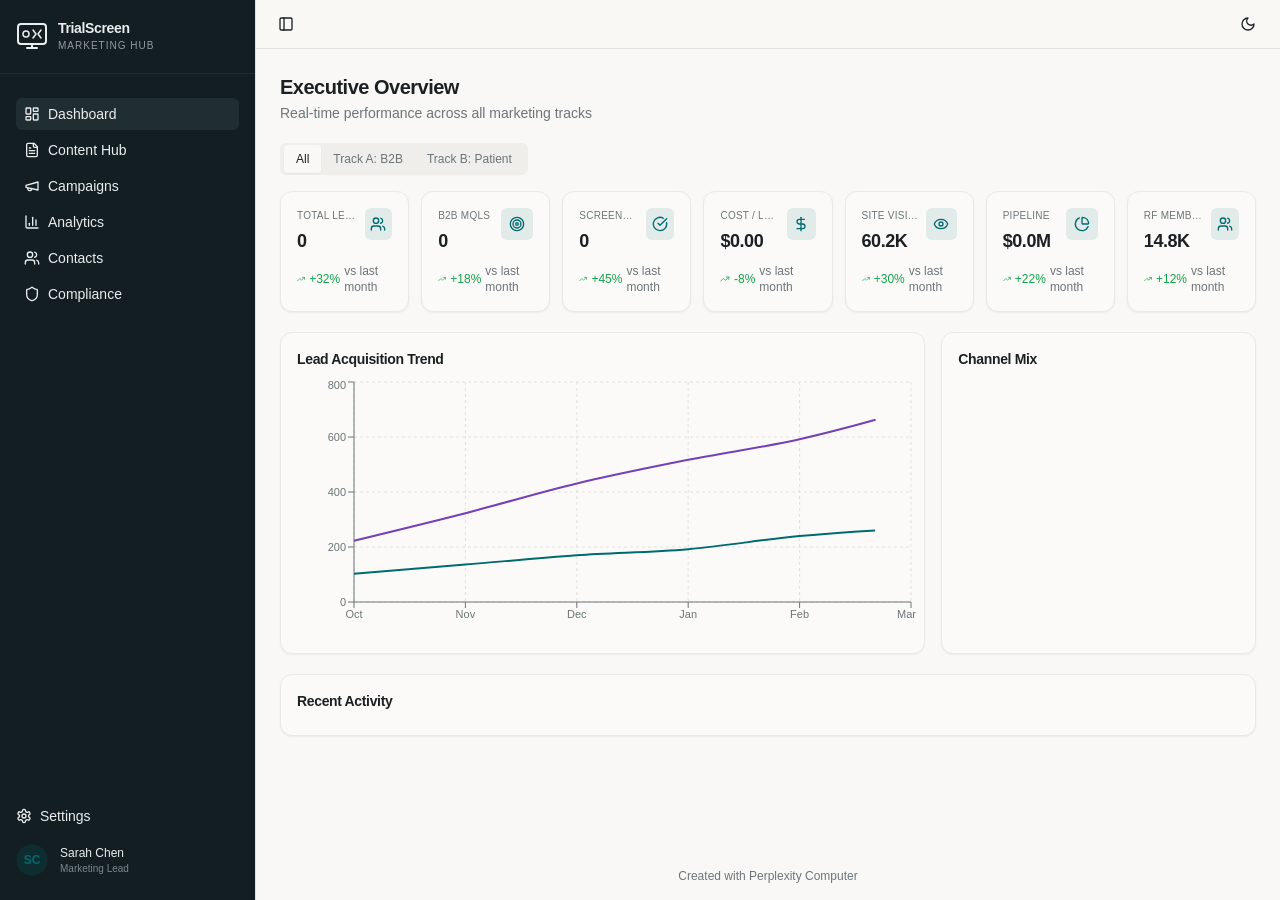
==== commit d667e30b: "Update demo with content detail click-through" ====
--- a/index.html
+++ b/index.html
@@ -23,8 +23,8 @@
     <link rel="preconnect" href="https://fonts.googleapis.com">
     <link rel="preconnect" href="https://fonts.gstatic.com" crossorigin>
     <link href="https://fonts.googleapis.com/css2?family=JetBrains+Mono:wght@400;500&display=swap" rel="stylesheet">
-    <script type="module" crossorigin src="./assets/index-BWmV_vEf.js"></script>
-    <link rel="stylesheet" crossorigin href="./assets/index-6C6KKX_2.css">
+    <script type="module" crossorigin src="./assets/index-BHR6AH_6.js"></script>
+    <link rel="stylesheet" crossorigin href="./assets/index-CNmBwBYk.css">
   </head>
   <body>
     <div id="root"></div>
--- a/assets/index-CNmBwBYk.css
+++ b/assets/index-CNmBwBYk.css
@@ -0,0 +1 @@
+*,:before,:after{--tw-border-spacing-x: 0;--tw-border-spacing-y: 0;--tw-translate-x: 0;--tw-translate-y: 0;--tw-rotate: 0;--tw-skew-x: 0;--tw-skew-y: 0;--tw-scale-x: 1;--tw-scale-y: 1;--tw-pan-x: ;--tw-pan-y: ;--tw-pinch-zoom: ;--tw-scroll-snap-strictness: proximity;--tw-gradient-from-position: ;--tw-gradient-via-position: ;--tw-gradient-to-position: ;--tw-ordinal: ;--tw-slashed-zero: ;--tw-numeric-figure: ;--tw-numeric-spacing: ;--tw-numeric-fraction: ;--tw-ring-inset: ;--tw-ring-offset-width: 0px;--tw-ring-offset-color: #fff;--tw-ring-color: rgb(59 130 246 / .5);--tw-ring-offset-shadow: 0 0 #0000;--tw-ring-shadow: 0 0 #0000;--tw-shadow: 0 0 #0000;--tw-shadow-colored: 0 0 #0000;--tw-blur: ;--tw-brightness: ;--tw-contrast: ;--tw-grayscale: ;--tw-hue-rotate: ;--tw-invert: ;--tw-saturate: ;--tw-sepia: ;--tw-drop-shadow: ;--tw-backdrop-blur: ;--tw-backdrop-brightness: ;--tw-backdrop-contrast: ;--tw-backdrop-grayscale: ;--tw-backdrop-hue-rotate: ;--tw-backdrop-invert: ;--tw-backdrop-opacity: ;--tw-backdrop-saturate: ;--tw-backdrop-sepia: ;--tw-contain-size: ;--tw-contain-layout: ;--tw-contain-paint: ;--tw-contain-style: }::backdrop{--tw-border-spacing-x: 0;--tw-border-spacing-y: 0;--tw-translate-x: 0;--tw-translate-y: 0;--tw-rotate: 0;--tw-skew-x: 0;--tw-skew-y: 0;--tw-scale-x: 1;--tw-scale-y: 1;--tw-pan-x: ;--tw-pan-y: ;--tw-pinch-zoom: ;--tw-scroll-snap-strictness: proximity;--tw-gradient-from-position: ;--tw-gradient-via-position: ;--tw-gradient-to-position: ;--tw-ordinal: ;--tw-slashed-zero: ;--tw-numeric-figure: ;--tw-numeric-spacing: ;--tw-numeric-fraction: ;--tw-ring-inset: ;--tw-ring-offset-width: 0px;--tw-ring-offset-color: #fff;--tw-ring-color: rgb(59 130 246 / .5);--tw-ring-offset-shadow: 0 0 #0000;--tw-ring-shadow: 0 0 #0000;--tw-shadow: 0 0 #0000;--tw-shadow-colored: 0 0 #0000;--tw-blur: ;--tw-brightness: ;--tw-contrast: ;--tw-grayscale: ;--tw-hue-rotate: ;--tw-invert: ;--tw-saturate: ;--tw-sepia: ;--tw-drop-shadow: ;--tw-backdrop-blur: ;--tw-backdrop-brightness: ;--tw-backdrop-contrast: ;--tw-backdrop-grayscale: ;--tw-backdrop-hue-rotate: ;--tw-backdrop-invert: ;--tw-backdrop-opacity: ;--tw-backdrop-saturate: ;--tw-backdrop-sepia: ;--tw-contain-size: ;--tw-contain-layout: ;--tw-contain-paint: ;--tw-contain-style: }*,:before,:after{box-sizing:border-box;border-width:0;border-style:solid;border-color:#e5e7eb}:before,:after{--tw-content: ""}html,:host{line-height:1.5;-webkit-text-size-adjust:100%;-moz-tab-size:4;-o-tab-size:4;tab-size:4;font-family:var(--font-sans);font-feature-settings:normal;font-variation-settings:normal;-webkit-tap-highlight-color:transparent}body{margin:0;line-height:inherit}hr{height:0;color:inherit;border-top-width:1px}abbr:where([title]){-webkit-text-decoration:underline dotted;text-decoration:underline dotted}h1,h2,h3,h4,h5,h6{font-size:inherit;font-weight:inherit}a{color:inherit;text-decoration:inherit}b,strong{font-weight:bolder}code,kbd,samp,pre{font-family:var(--font-mono);font-feature-settings:normal;font-variation-settings:normal;font-size:1em}small{font-size:80%}sub,sup{font-size:75%;line-height:0;position:relative;vertical-align:baseline}sub{bottom:-.25em}sup{top:-.5em}table{text-indent:0;border-color:inherit;border-collapse:collapse}button,input,optgroup,select,textarea{font-family:inherit;font-feature-settings:inherit;font-variation-settings:inherit;font-size:100%;font-weight:inherit;line-height:inherit;letter-spacing:inherit;color:inherit;margin:0;padding:0}button,select{text-transform:none}button,input:where([type=button]),input:where([type=reset]),input:where([type=submit]){-webkit-appearance:button;background-color:transparent;background-image:none}:-moz-focusring{outline:auto}:-moz-ui-invalid{box-shadow:none}progress{vertical-align:baseline}::-webkit-inner-spin-button,::-webkit-outer-spin-button{height:auto}[type=search]{-webkit-appearance:textfield;outline-offset:-2px}::-webkit-search-decoration{-webkit-appearance:none}::-webkit-file-upload-button{-webkit-appearance:button;font:inherit}summary{display:list-item}blockquote,dl,dd,h1,h2,h3,h4,h5,h6,hr,figure,p,pre{margin:0}fieldset{margin:0;padding:0}legend{padding:0}ol,ul,menu{list-style:none;margin:0;padding:0}dialog{padding:0}textarea{resize:vertical}input::-moz-placeholder,textarea::-moz-placeholder{opacity:1;color:#9ca3af}input::placeholder,textarea::placeholder{opacity:1;color:#9ca3af}button,[role=button]{cursor:pointer}:disabled{cursor:default}img,svg,video,canvas,audio,iframe,embed,object{display:block;vertical-align:middle}img,video{max-width:100%;height:auto}[hidden]:where(:not([hidden=until-found])){display:none}*{--tw-border-opacity: 1;border-color:hsl(var(--border) / var(--tw-border-opacity, 1))}body{--tw-bg-opacity: 1;background-color:hsl(var(--background) / var(--tw-bg-opacity, 1));font-family:var(--font-sans);--tw-text-opacity: 1;color:hsl(var(--foreground) / var(--tw-text-opacity, 1));-webkit-font-smoothing:antialiased;-moz-osx-font-smoothing:grayscale}.sr-only{position:absolute;width:1px;height:1px;padding:0;margin:-1px;overflow:hidden;clip:rect(0,0,0,0);white-space:nowrap;border-width:0}.pointer-events-none{pointer-events:none}.pointer-events-auto{pointer-events:auto}.visible{visibility:visible}.invisible{visibility:hidden}.static{position:static}.fixed{position:fixed}.absolute{position:absolute}.relative{position:relative}.sticky{position:sticky}.inset-0{inset:0}.inset-x-0{left:0;right:0}.inset-y-0{top:0;bottom:0}.-bottom-12{bottom:-3rem}.-left-12{left:-3rem}.-right-12{right:-3rem}.-top-12{top:-3rem}.bottom-0{bottom:0}.left-0{left:0}.left-1{left:.25rem}.left-1\/2{left:50%}.left-2{left:.5rem}.left-2\.5{left:.625rem}.left-\[50\%\]{left:50%}.right-0{right:0}.right-1{right:.25rem}.right-2{right:.5rem}.right-3{right:.75rem}.right-4{right:1rem}.top-0{top:0}.top-1\.5{top:.375rem}.top-1\/2{top:50%}.top-2{top:.5rem}.top-3\.5{top:.875rem}.top-4{top:1rem}.top-\[1px\]{top:1px}.top-\[50\%\]{top:50%}.top-\[60\%\]{top:60%}.top-full{top:100%}.z-10{z-index:10}.z-20{z-index:20}.z-50{z-index:50}.z-\[100\]{z-index:100}.z-\[1\]{z-index:1}.-mx-1{margin-left:-.25rem;margin-right:-.25rem}.mx-2{margin-left:.5rem;margin-right:.5rem}.mx-3\.5{margin-left:.875rem;margin-right:.875rem}.mx-4{margin-left:1rem;margin-right:1rem}.mx-auto{margin-left:auto;margin-right:auto}.my-0\.5{margin-top:.125rem;margin-bottom:.125rem}.my-1{margin-top:.25rem;margin-bottom:.25rem}.my-4{margin-top:1rem;margin-bottom:1rem}.-ml-4{margin-left:-1rem}.-mt-4{margin-top:-1rem}.mb-1{margin-bottom:.25rem}.mb-2{margin-bottom:.5rem}.mb-3{margin-bottom:.75rem}.mb-4{margin-bottom:1rem}.ml-1{margin-left:.25rem}.ml-auto{margin-left:auto}.mr-1{margin-right:.25rem}.mr-2{margin-right:.5rem}.mt-0\.5{margin-top:.125rem}.mt-1{margin-top:.25rem}.mt-1\.5{margin-top:.375rem}.mt-2{margin-top:.5rem}.mt-24{margin-top:6rem}.mt-3{margin-top:.75rem}.mt-4{margin-top:1rem}.mt-auto{margin-top:auto}.line-clamp-2{overflow:hidden;display:-webkit-box;-webkit-box-orient:vertical;-webkit-line-clamp:2}.block{display:block}.flex{display:flex}.inline-flex{display:inline-flex}.table{display:table}.grid{display:grid}.hidden{display:none}.aspect-square{aspect-ratio:1 / 1}.aspect-video{aspect-ratio:16 / 9}.size-4{width:1rem;height:1rem}.h-1\.5{height:.375rem}.h-10{height:2.5rem}.h-11{height:2.75rem}.h-12{height:3rem}.h-14{height:3.5rem}.h-2{height:.5rem}.h-2\.5{height:.625rem}.h-24{height:6rem}.h-3{height:.75rem}.h-3\.5{height:.875rem}.h-4{height:1rem}.h-48{height:12rem}.h-5{height:1.25rem}.h-6{height:1.5rem}.h-64{height:16rem}.h-7{height:1.75rem}.h-72{height:18rem}.h-8{height:2rem}.h-9{height:2.25rem}.h-96{height:24rem}.h-\[1px\]{height:1px}.h-\[var\(--radix-navigation-menu-viewport-height\)\]{height:var(--radix-navigation-menu-viewport-height)}.h-\[var\(--radix-select-trigger-height\)\]{height:var(--radix-select-trigger-height)}.h-auto{height:auto}.h-full{height:100%}.h-px{height:1px}.h-screen{height:100vh}.h-svh{height:100svh}.max-h-\[--radix-context-menu-content-available-height\]{max-height:var(--radix-context-menu-content-available-height)}.max-h-\[--radix-select-content-available-height\]{max-height:var(--radix-select-content-available-height)}.max-h-\[300px\]{max-height:300px}.max-h-\[90vh\]{max-height:90vh}.max-h-\[var\(--radix-dropdown-menu-content-available-height\)\]{max-height:var(--radix-dropdown-menu-content-available-height)}.max-h-screen{max-height:100vh}.min-h-0{min-height:0px}.min-h-10{min-height:2.5rem}.min-h-8{min-height:2rem}.min-h-9{min-height:2.25rem}.min-h-\[600px\]{min-height:600px}.min-h-\[60px\]{min-height:60px}.min-h-\[80px\]{min-height:80px}.min-h-screen{min-height:100vh}.min-h-svh{min-height:100svh}.w-0{width:0px}.w-1{width:.25rem}.w-1\.5{width:.375rem}.w-10{width:2.5rem}.w-11{width:2.75rem}.w-16{width:4rem}.w-2{width:.5rem}.w-2\.5{width:.625rem}.w-20{width:5rem}.w-3{width:.75rem}.w-3\.5{width:.875rem}.w-3\/4{width:75%}.w-4{width:1rem}.w-48{width:12rem}.w-5{width:1.25rem}.w-6{width:1.5rem}.w-64{width:16rem}.w-7{width:1.75rem}.w-72{width:18rem}.w-8{width:2rem}.w-9{width:2.25rem}.w-\[100px\]{width:100px}.w-\[110px\]{width:110px}.w-\[130px\]{width:130px}.w-\[150px\]{width:150px}.w-\[1px\]{width:1px}.w-\[200px\]{width:200px}.w-\[60px\]{width:60px}.w-\[var\(--sidebar-width\)\]{width:var(--sidebar-width)}.w-auto{width:auto}.w-full{width:100%}.w-max{width:-moz-max-content;width:max-content}.w-px{width:1px}.min-w-0{min-width:0px}.min-w-10{min-width:2.5rem}.min-w-11{min-width:2.75rem}.min-w-5{min-width:1.25rem}.min-w-9{min-width:2.25rem}.min-w-\[12rem\]{min-width:12rem}.min-w-\[200px\]{min-width:200px}.min-w-\[8rem\]{min-width:8rem}.min-w-\[var\(--radix-select-trigger-width\)\]{min-width:var(--radix-select-trigger-width)}.max-w-\[1600px\]{max-width:1600px}.max-w-\[160px\]{max-width:160px}.max-w-\[200px\]{max-width:200px}.max-w-\[220px\]{max-width:220px}.max-w-\[250px\]{max-width:250px}.max-w-\[300px\]{max-width:300px}.max-w-\[var\(--skeleton-width\)\]{max-width:var(--skeleton-width)}.max-w-lg{max-width:32rem}.max-w-max{max-width:-moz-max-content;max-width:max-content}.max-w-md{max-width:28rem}.max-w-sm{max-width:24rem}.flex-1{flex:1 1 0%}.shrink-0{flex-shrink:0}.grow{flex-grow:1}.grow-0{flex-grow:0}.basis-full{flex-basis:100%}.caption-bottom{caption-side:bottom}.border-collapse{border-collapse:collapse}.origin-\[--radix-context-menu-content-transform-origin\]{transform-origin:var(--radix-context-menu-content-transform-origin)}.origin-\[--radix-dropdown-menu-content-transform-origin\]{transform-origin:var(--radix-dropdown-menu-content-transform-origin)}.origin-\[--radix-hover-card-content-transform-origin\]{transform-origin:var(--radix-hover-card-content-transform-origin)}.origin-\[--radix-menubar-content-transform-origin\]{transform-origin:var(--radix-menubar-content-transform-origin)}.origin-\[--radix-popover-content-transform-origin\]{transform-origin:var(--radix-popover-content-transform-origin)}.origin-\[--radix-select-content-transform-origin\]{transform-origin:var(--radix-select-content-transform-origin)}.origin-\[--radix-tooltip-content-transform-origin\]{transform-origin:var(--radix-tooltip-content-transform-origin)}.-translate-x-1\/2{--tw-translate-x: -50%;transform:translate(var(--tw-translate-x),var(--tw-translate-y)) rotate(var(--tw-rotate)) skew(var(--tw-skew-x)) skewY(var(--tw-skew-y)) scaleX(var(--tw-scale-x)) scaleY(var(--tw-scale-y))}.-translate-x-px{--tw-translate-x: -1px;transform:translate(var(--tw-translate-x),var(--tw-translate-y)) rotate(var(--tw-rotate)) skew(var(--tw-skew-x)) skewY(var(--tw-skew-y)) scaleX(var(--tw-scale-x)) scaleY(var(--tw-scale-y))}.-translate-y-1\/2{--tw-translate-y: -50%;transform:translate(var(--tw-translate-x),var(--tw-translate-y)) rotate(var(--tw-rotate)) skew(var(--tw-skew-x)) skewY(var(--tw-skew-y)) scaleX(var(--tw-scale-x)) scaleY(var(--tw-scale-y))}.translate-x-\[-50\%\]{--tw-translate-x: -50%;transform:translate(var(--tw-translate-x),var(--tw-translate-y)) rotate(var(--tw-rotate)) skew(var(--tw-skew-x)) skewY(var(--tw-skew-y)) scaleX(var(--tw-scale-x)) scaleY(var(--tw-scale-y))}.translate-x-px{--tw-translate-x: 1px;transform:translate(var(--tw-translate-x),var(--tw-translate-y)) rotate(var(--tw-rotate)) skew(var(--tw-skew-x)) skewY(var(--tw-skew-y)) scaleX(var(--tw-scale-x)) scaleY(var(--tw-scale-y))}.translate-y-\[-50\%\]{--tw-translate-y: -50%;transform:translate(var(--tw-translate-x),var(--tw-translate-y)) rotate(var(--tw-rotate)) skew(var(--tw-skew-x)) skewY(var(--tw-skew-y)) scaleX(var(--tw-scale-x)) scaleY(var(--tw-scale-y))}.rotate-45{--tw-rotate: 45deg;transform:translate(var(--tw-translate-x),var(--tw-translate-y)) rotate(var(--tw-rotate)) skew(var(--tw-skew-x)) skewY(var(--tw-skew-y)) scaleX(var(--tw-scale-x)) scaleY(var(--tw-scale-y))}.rotate-90{--tw-rotate: 90deg;transform:translate(var(--tw-translate-x),var(--tw-translate-y)) rotate(var(--tw-rotate)) skew(var(--tw-skew-x)) skewY(var(--tw-skew-y)) scaleX(var(--tw-scale-x)) scaleY(var(--tw-scale-y))}.transform{transform:translate(var(--tw-translate-x),var(--tw-translate-y)) rotate(var(--tw-rotate)) skew(var(--tw-skew-x)) skewY(var(--tw-skew-y)) scaleX(var(--tw-scale-x)) scaleY(var(--tw-scale-y))}@keyframes pulse{50%{opacity:.5}}.animate-pulse{animation:pulse 2s cubic-bezier(.4,0,.6,1) infinite}.cursor-default{cursor:default}.cursor-pointer{cursor:pointer}.touch-none{touch-action:none}.select-none{-webkit-user-select:none;-moz-user-select:none;user-select:none}.list-none{list-style-type:none}.grid-cols-1{grid-template-columns:repeat(1,minmax(0,1fr))}.grid-cols-2{grid-template-columns:repeat(2,minmax(0,1fr))}.grid-cols-5{grid-template-columns:repeat(5,minmax(0,1fr))}.flex-row{flex-direction:row}.flex-col{flex-direction:column}.flex-col-reverse{flex-direction:column-reverse}.flex-wrap{flex-wrap:wrap}.items-start{align-items:flex-start}.items-end{align-items:flex-end}.items-center{align-items:center}.items-stretch{align-items:stretch}.justify-center{justify-content:center}.justify-between{justify-content:space-between}.gap-0\.5{gap:.125rem}.gap-1{gap:.25rem}.gap-1\.5{gap:.375rem}.gap-2{gap:.5rem}.gap-2\.5{gap:.625rem}.gap-3{gap:.75rem}.gap-4{gap:1rem}.gap-x-3{-moz-column-gap:.75rem;column-gap:.75rem}.gap-y-0\.5{row-gap:.125rem}.space-x-1>:not([hidden])~:not([hidden]){--tw-space-x-reverse: 0;margin-right:calc(.25rem * var(--tw-space-x-reverse));margin-left:calc(.25rem * calc(1 - var(--tw-space-x-reverse)))}.space-x-4>:not([hidden])~:not([hidden]){--tw-space-x-reverse: 0;margin-right:calc(1rem * var(--tw-space-x-reverse));margin-left:calc(1rem * calc(1 - var(--tw-space-x-reverse)))}.space-y-0>:not([hidden])~:not([hidden]){--tw-space-y-reverse: 0;margin-top:calc(0px * calc(1 - var(--tw-space-y-reverse)));margin-bottom:calc(0px * var(--tw-space-y-reverse))}.space-y-0\.5>:not([hidden])~:not([hidden]){--tw-space-y-reverse: 0;margin-top:calc(.125rem * calc(1 - var(--tw-space-y-reverse)));margin-bottom:calc(.125rem * var(--tw-space-y-reverse))}.space-y-1>:not([hidden])~:not([hidden]){--tw-space-y-reverse: 0;margin-top:calc(.25rem * calc(1 - var(--tw-space-y-reverse)));margin-bottom:calc(.25rem * var(--tw-space-y-reverse))}.space-y-1\.5>:not([hidden])~:not([hidden]){--tw-space-y-reverse: 0;margin-top:calc(.375rem * calc(1 - var(--tw-space-y-reverse)));margin-bottom:calc(.375rem * var(--tw-space-y-reverse))}.space-y-2>:not([hidden])~:not([hidden]){--tw-space-y-reverse: 0;margin-top:calc(.5rem * calc(1 - var(--tw-space-y-reverse)));margin-bottom:calc(.5rem * var(--tw-space-y-reverse))}.space-y-3>:not([hidden])~:not([hidden]){--tw-space-y-reverse: 0;margin-top:calc(.75rem * calc(1 - var(--tw-space-y-reverse)));margin-bottom:calc(.75rem * var(--tw-space-y-reverse))}.space-y-4>:not([hidden])~:not([hidden]){--tw-space-y-reverse: 0;margin-top:calc(1rem * calc(1 - var(--tw-space-y-reverse)));margin-bottom:calc(1rem * var(--tw-space-y-reverse))}.space-y-5>:not([hidden])~:not([hidden]){--tw-space-y-reverse: 0;margin-top:calc(1.25rem * calc(1 - var(--tw-space-y-reverse)));margin-bottom:calc(1.25rem * var(--tw-space-y-reverse))}.space-y-6>:not([hidden])~:not([hidden]){--tw-space-y-reverse: 0;margin-top:calc(1.5rem * calc(1 - var(--tw-space-y-reverse)));margin-bottom:calc(1.5rem * var(--tw-space-y-reverse))}.overflow-auto{overflow:auto}.overflow-hidden{overflow:hidden}.overflow-x-auto{overflow-x:auto}.overflow-y-auto{overflow-y:auto}.overflow-x-hidden{overflow-x:hidden}.truncate{overflow:hidden;text-overflow:ellipsis;white-space:nowrap}.whitespace-nowrap{white-space:nowrap}.whitespace-pre-wrap{white-space:pre-wrap}.break-words{overflow-wrap:break-word}.rounded{border-radius:.25rem}.rounded-\[2px\]{border-radius:2px}.rounded-\[inherit\]{border-radius:inherit}.rounded-full{border-radius:9999px}.rounded-lg{border-radius:.5625rem}.rounded-md{border-radius:.375rem}.rounded-sm{border-radius:.1875rem}.rounded-xl{border-radius:.75rem}.rounded-t-\[10px\]{border-top-left-radius:10px;border-top-right-radius:10px}.rounded-tl-sm{border-top-left-radius:.1875rem}.border{border-width:1px}.border-2{border-width:2px}.border-\[1\.5px\]{border-width:1.5px}.border-y{border-top-width:1px;border-bottom-width:1px}.border-b{border-bottom-width:1px}.border-l{border-left-width:1px}.border-r{border-right-width:1px}.border-t{border-top-width:1px}.border-dashed{border-style:dashed}.border-\[--color-border\]{border-color:var(--color-border)}.border-amber-200{--tw-border-opacity: 1;border-color:rgb(253 230 138 / var(--tw-border-opacity, 1))}.border-blue-300{--tw-border-opacity: 1;border-color:rgb(147 197 253 / var(--tw-border-opacity, 1))}.border-border\/50{border-color:hsl(var(--border) / .5)}.border-card-border{--tw-border-opacity: 1;border-color:hsl(var(--card-border) / var(--tw-border-opacity, 1))}.border-destructive{--tw-border-opacity: 1;border-color:hsl(var(--destructive) / var(--tw-border-opacity, 1))}.border-destructive-border{border-color:var(--destructive-border)}.border-destructive\/50{border-color:hsl(var(--destructive) / .5)}.border-input{--tw-border-opacity: 1;border-color:hsl(var(--input) / var(--tw-border-opacity, 1))}.border-primary{--tw-border-opacity: 1;border-color:hsl(var(--primary) / var(--tw-border-opacity, 1))}.border-primary-border{border-color:var(--primary-border)}.border-red-300{--tw-border-opacity: 1;border-color:rgb(252 165 165 / var(--tw-border-opacity, 1))}.border-secondary-border{border-color:var(--secondary-border)}.border-sidebar-border{--tw-border-opacity: 1;border-color:hsl(var(--sidebar-border) / var(--tw-border-opacity, 1))}.border-transparent{border-color:transparent}.border-yellow-300{--tw-border-opacity: 1;border-color:rgb(253 224 71 / var(--tw-border-opacity, 1))}.border-l-transparent{border-left-color:transparent}.border-t-transparent{border-top-color:transparent}.bg-\[\#01696F\]{--tw-bg-opacity: 1;background-color:rgb(1 105 111 / var(--tw-bg-opacity, 1))}.bg-\[\#2563EB\]{--tw-bg-opacity: 1;background-color:rgb(37 99 235 / var(--tw-bg-opacity, 1))}.bg-\[\#475569\]{--tw-bg-opacity: 1;background-color:rgb(71 85 105 / var(--tw-bg-opacity, 1))}.bg-\[\#6A3FB5\]{--tw-bg-opacity: 1;background-color:rgb(106 63 181 / var(--tw-bg-opacity, 1))}.bg-\[\#D97706\]{--tw-bg-opacity: 1;background-color:rgb(217 119 6 / var(--tw-bg-opacity, 1))}.bg-\[\#DB2777\]{--tw-bg-opacity: 1;background-color:rgb(219 39 119 / var(--tw-bg-opacity, 1))}.bg-\[\#DC2626\]{--tw-bg-opacity: 1;background-color:rgb(220 38 38 / var(--tw-bg-opacity, 1))}.bg-\[--color-bg\]{background-color:var(--color-bg)}.bg-accent{--tw-bg-opacity: 1;background-color:hsl(var(--accent) / var(--tw-bg-opacity, 1))}.bg-amber-100{--tw-bg-opacity: 1;background-color:rgb(254 243 199 / var(--tw-bg-opacity, 1))}.bg-amber-50{--tw-bg-opacity: 1;background-color:rgb(255 251 235 / var(--tw-bg-opacity, 1))}.bg-amber-500{--tw-bg-opacity: 1;background-color:rgb(245 158 11 / var(--tw-bg-opacity, 1))}.bg-background{--tw-bg-opacity: 1;background-color:hsl(var(--background) / var(--tw-bg-opacity, 1))}.bg-background\/80{background-color:hsl(var(--background) / .8)}.bg-black\/80{background-color:#000c}.bg-blue-100{--tw-bg-opacity: 1;background-color:rgb(219 234 254 / var(--tw-bg-opacity, 1))}.bg-blue-50{--tw-bg-opacity: 1;background-color:rgb(239 246 255 / var(--tw-bg-opacity, 1))}.bg-blue-500{--tw-bg-opacity: 1;background-color:rgb(59 130 246 / var(--tw-bg-opacity, 1))}.bg-border{--tw-bg-opacity: 1;background-color:hsl(var(--border) / var(--tw-bg-opacity, 1))}.bg-card{--tw-bg-opacity: 1;background-color:hsl(var(--card) / var(--tw-bg-opacity, 1))}.bg-destructive{--tw-bg-opacity: 1;background-color:hsl(var(--destructive) / var(--tw-bg-opacity, 1))}.bg-emerald-50{--tw-bg-opacity: 1;background-color:rgb(236 253 245 / var(--tw-bg-opacity, 1))}.bg-foreground{--tw-bg-opacity: 1;background-color:hsl(var(--foreground) / var(--tw-bg-opacity, 1))}.bg-gray-100{--tw-bg-opacity: 1;background-color:rgb(243 244 246 / var(--tw-bg-opacity, 1))}.bg-gray-400{--tw-bg-opacity: 1;background-color:rgb(156 163 175 / var(--tw-bg-opacity, 1))}.bg-gray-50{--tw-bg-opacity: 1;background-color:rgb(249 250 251 / var(--tw-bg-opacity, 1))}.bg-gray-500{--tw-bg-opacity: 1;background-color:rgb(107 114 128 / var(--tw-bg-opacity, 1))}.bg-green-100{--tw-bg-opacity: 1;background-color:rgb(220 252 231 / var(--tw-bg-opacity, 1))}.bg-green-50{--tw-bg-opacity: 1;background-color:rgb(240 253 244 / var(--tw-bg-opacity, 1))}.bg-green-500{--tw-bg-opacity: 1;background-color:rgb(34 197 94 / var(--tw-bg-opacity, 1))}.bg-green-600{--tw-bg-opacity: 1;background-color:rgb(22 163 74 / var(--tw-bg-opacity, 1))}.bg-indigo-50{--tw-bg-opacity: 1;background-color:rgb(238 242 255 / var(--tw-bg-opacity, 1))}.bg-muted{--tw-bg-opacity: 1;background-color:hsl(var(--muted) / var(--tw-bg-opacity, 1))}.bg-muted\/30{background-color:hsl(var(--muted) / .3)}.bg-muted\/40{background-color:hsl(var(--muted) / .4)}.bg-muted\/50{background-color:hsl(var(--muted) / .5)}.bg-orange-50{--tw-bg-opacity: 1;background-color:rgb(255 247 237 / var(--tw-bg-opacity, 1))}.bg-pink-50{--tw-bg-opacity: 1;background-color:rgb(253 242 248 / var(--tw-bg-opacity, 1))}.bg-popover{--tw-bg-opacity: 1;background-color:hsl(var(--popover) / var(--tw-bg-opacity, 1))}.bg-primary{--tw-bg-opacity: 1;background-color:hsl(var(--primary) / var(--tw-bg-opacity, 1))}.bg-primary\/10{background-color:hsl(var(--primary) / .1)}.bg-primary\/15{background-color:hsl(var(--primary) / .15)}.bg-primary\/20{background-color:hsl(var(--primary) / .2)}.bg-purple-50{--tw-bg-opacity: 1;background-color:rgb(250 245 255 / var(--tw-bg-opacity, 1))}.bg-purple-500{--tw-bg-opacity: 1;background-color:rgb(168 85 247 / var(--tw-bg-opacity, 1))}.bg-red-100{--tw-bg-opacity: 1;background-color:rgb(254 226 226 / var(--tw-bg-opacity, 1))}.bg-red-50{--tw-bg-opacity: 1;background-color:rgb(254 242 242 / var(--tw-bg-opacity, 1))}.bg-secondary{--tw-bg-opacity: 1;background-color:hsl(var(--secondary) / var(--tw-bg-opacity, 1))}.bg-secondary\/15{background-color:hsl(var(--secondary) / .15)}.bg-sidebar{--tw-bg-opacity: 1;background-color:hsl(var(--sidebar) / var(--tw-bg-opacity, 1))}.bg-sidebar-border{--tw-bg-opacity: 1;background-color:hsl(var(--sidebar-border) / var(--tw-bg-opacity, 1))}.bg-slate-50{--tw-bg-opacity: 1;background-color:rgb(248 250 252 / var(--tw-bg-opacity, 1))}.bg-teal-100{--tw-bg-opacity: 1;background-color:rgb(204 251 241 / var(--tw-bg-opacity, 1))}.bg-teal-50{--tw-bg-opacity: 1;background-color:rgb(240 253 250 / var(--tw-bg-opacity, 1))}.bg-teal-500{--tw-bg-opacity: 1;background-color:rgb(20 184 166 / var(--tw-bg-opacity, 1))}.bg-transparent{background-color:transparent}.bg-violet-50{--tw-bg-opacity: 1;background-color:rgb(245 243 255 / var(--tw-bg-opacity, 1))}.bg-yellow-100{--tw-bg-opacity: 1;background-color:rgb(254 249 195 / var(--tw-bg-opacity, 1))}.bg-yellow-50{--tw-bg-opacity: 1;background-color:rgb(254 252 232 / var(--tw-bg-opacity, 1))}.fill-current{fill:currentColor}.p-0{padding:0}.p-0\.5{padding:.125rem}.p-1{padding:.25rem}.p-2{padding:.5rem}.p-2\.5{padding:.625rem}.p-3{padding:.75rem}.p-4{padding:1rem}.p-6{padding:1.5rem}.p-\[1px\]{padding:1px}.px-0{padding-left:0;padding-right:0}.px-1{padding-left:.25rem;padding-right:.25rem}.px-1\.5{padding-left:.375rem;padding-right:.375rem}.px-2{padding-left:.5rem;padding-right:.5rem}.px-2\.5{padding-left:.625rem;padding-right:.625rem}.px-3{padding-left:.75rem;padding-right:.75rem}.px-4{padding-left:1rem;padding-right:1rem}.px-5{padding-left:1.25rem;padding-right:1.25rem}.px-8{padding-left:2rem;padding-right:2rem}.py-0\.5{padding-top:.125rem;padding-bottom:.125rem}.py-1{padding-top:.25rem;padding-bottom:.25rem}.py-1\.5{padding-top:.375rem;padding-bottom:.375rem}.py-12{padding-top:3rem;padding-bottom:3rem}.py-2{padding-top:.5rem;padding-bottom:.5rem}.py-3{padding-top:.75rem;padding-bottom:.75rem}.py-4{padding-top:1rem;padding-bottom:1rem}.py-5{padding-top:1.25rem;padding-bottom:1.25rem}.py-6{padding-top:1.5rem;padding-bottom:1.5rem}.py-8{padding-top:2rem;padding-bottom:2rem}.pb-0{padding-bottom:0}.pb-2{padding-bottom:.5rem}.pb-3{padding-bottom:.75rem}.pb-4{padding-bottom:1rem}.pl-2\.5{padding-left:.625rem}.pl-4{padding-left:1rem}.pl-8{padding-left:2rem}.pr-2{padding-right:.5rem}.pr-2\.5{padding-right:.625rem}.pr-8{padding-right:2rem}.pt-0{padding-top:0}.pt-1{padding-top:.25rem}.pt-2{padding-top:.5rem}.pt-3{padding-top:.75rem}.pt-4{padding-top:1rem}.pt-6{padding-top:1.5rem}.text-left{text-align:left}.text-center{text-align:center}.text-right{text-align:right}.align-middle{vertical-align:middle}.font-display{font-family:var(--font-display)}.font-mono{font-family:var(--font-mono)}.text-2xl{font-size:1.5rem;line-height:2rem}.text-\[0\.8rem\]{font-size:.8rem}.text-\[10px\]{font-size:10px}.text-\[11px\]{font-size:11px}.text-\[9px\]{font-size:9px}.text-base{font-size:1rem;line-height:1.5rem}.text-lg{font-size:1.125rem;line-height:1.75rem}.text-sm{font-size:.875rem;line-height:1.25rem}.text-xl{font-size:1.25rem;line-height:1.75rem}.text-xs{font-size:.75rem;line-height:1rem}.font-bold{font-weight:700}.font-medium{font-weight:500}.font-normal{font-weight:400}.font-semibold{font-weight:600}.uppercase{text-transform:uppercase}.capitalize{text-transform:capitalize}.tabular-nums{--tw-numeric-spacing: tabular-nums;font-variant-numeric:var(--tw-ordinal) var(--tw-slashed-zero) var(--tw-numeric-figure) var(--tw-numeric-spacing) var(--tw-numeric-fraction)}.leading-none{line-height:1}.leading-relaxed{line-height:1.625}.leading-tight{line-height:1.25}.tracking-tight{letter-spacing:-.025em}.tracking-wide{letter-spacing:.025em}.tracking-wider{letter-spacing:.05em}.tracking-widest{letter-spacing:.1em}.text-accent-foreground{--tw-text-opacity: 1;color:hsl(var(--accent-foreground) / var(--tw-text-opacity, 1))}.text-amber-500{--tw-text-opacity: 1;color:rgb(245 158 11 / var(--tw-text-opacity, 1))}.text-amber-700{--tw-text-opacity: 1;color:rgb(180 83 9 / var(--tw-text-opacity, 1))}.text-amber-800{--tw-text-opacity: 1;color:rgb(146 64 14 / var(--tw-text-opacity, 1))}.text-blue-600{--tw-text-opacity: 1;color:rgb(37 99 235 / var(--tw-text-opacity, 1))}.text-blue-700{--tw-text-opacity: 1;color:rgb(29 78 216 / var(--tw-text-opacity, 1))}.text-card-foreground{--tw-text-opacity: 1;color:hsl(var(--card-foreground) / var(--tw-text-opacity, 1))}.text-current{color:currentColor}.text-destructive{--tw-text-opacity: 1;color:hsl(var(--destructive) / var(--tw-text-opacity, 1))}.text-destructive-foreground{--tw-text-opacity: 1;color:hsl(var(--destructive-foreground) / var(--tw-text-opacity, 1))}.text-emerald-700{--tw-text-opacity: 1;color:rgb(4 120 87 / var(--tw-text-opacity, 1))}.text-foreground{--tw-text-opacity: 1;color:hsl(var(--foreground) / var(--tw-text-opacity, 1))}.text-foreground\/50{color:hsl(var(--foreground) / .5)}.text-gray-600{--tw-text-opacity: 1;color:rgb(75 85 99 / var(--tw-text-opacity, 1))}.text-gray-700{--tw-text-opacity: 1;color:rgb(55 65 81 / var(--tw-text-opacity, 1))}.text-gray-900{--tw-text-opacity: 1;color:rgb(17 24 39 / var(--tw-text-opacity, 1))}.text-green-600{--tw-text-opacity: 1;color:rgb(22 163 74 / var(--tw-text-opacity, 1))}.text-green-700{--tw-text-opacity: 1;color:rgb(21 128 61 / var(--tw-text-opacity, 1))}.text-indigo-700{--tw-text-opacity: 1;color:rgb(67 56 202 / var(--tw-text-opacity, 1))}.text-muted-foreground{--tw-text-opacity: 1;color:hsl(var(--muted-foreground) / var(--tw-text-opacity, 1))}.text-muted-foreground\/30{color:hsl(var(--muted-foreground) / .3)}.text-muted-foreground\/60{color:hsl(var(--muted-foreground) / .6)}.text-orange-700{--tw-text-opacity: 1;color:rgb(194 65 12 / var(--tw-text-opacity, 1))}.text-pink-700{--tw-text-opacity: 1;color:rgb(190 24 93 / var(--tw-text-opacity, 1))}.text-popover-foreground{--tw-text-opacity: 1;color:hsl(var(--popover-foreground) / var(--tw-text-opacity, 1))}.text-primary{--tw-text-opacity: 1;color:hsl(var(--primary) / var(--tw-text-opacity, 1))}.text-primary-foreground{--tw-text-opacity: 1;color:hsl(var(--primary-foreground) / var(--tw-text-opacity, 1))}.text-purple-700{--tw-text-opacity: 1;color:rgb(126 34 206 / var(--tw-text-opacity, 1))}.text-red-500{--tw-text-opacity: 1;color:rgb(239 68 68 / var(--tw-text-opacity, 1))}.text-red-600{--tw-text-opacity: 1;color:rgb(220 38 38 / var(--tw-text-opacity, 1))}.text-red-700{--tw-text-opacity: 1;color:rgb(185 28 28 / var(--tw-text-opacity, 1))}.text-secondary{--tw-text-opacity: 1;color:hsl(var(--secondary) / var(--tw-text-opacity, 1))}.text-secondary-foreground{--tw-text-opacity: 1;color:hsl(var(--secondary-foreground) / var(--tw-text-opacity, 1))}.text-sidebar-foreground{--tw-text-opacity: 1;color:hsl(var(--sidebar-foreground) / var(--tw-text-opacity, 1))}.text-sidebar-foreground\/50{color:hsl(var(--sidebar-foreground) / .5)}.text-sidebar-foreground\/60{color:hsl(var(--sidebar-foreground) / .6)}.text-sidebar-foreground\/70{color:hsl(var(--sidebar-foreground) / .7)}.text-slate-700{--tw-text-opacity: 1;color:rgb(51 65 85 / var(--tw-text-opacity, 1))}.text-teal-700{--tw-text-opacity: 1;color:rgb(15 118 110 / var(--tw-text-opacity, 1))}.text-teal-800{--tw-text-opacity: 1;color:rgb(17 94 89 / var(--tw-text-opacity, 1))}.text-violet-700{--tw-text-opacity: 1;color:rgb(109 40 217 / var(--tw-text-opacity, 1))}.text-white{--tw-text-opacity: 1;color:rgb(255 255 255 / var(--tw-text-opacity, 1))}.text-yellow-600{--tw-text-opacity: 1;color:rgb(202 138 4 / var(--tw-text-opacity, 1))}.text-yellow-700{--tw-text-opacity: 1;color:rgb(161 98 7 / var(--tw-text-opacity, 1))}.opacity-0{opacity:0}.opacity-30{opacity:.3}.opacity-50{opacity:.5}.opacity-60{opacity:.6}.opacity-70{opacity:.7}.opacity-90{opacity:.9}.shadow-\[0_0_0_1px_hsl\(var\(--sidebar-border\)\)\]{--tw-shadow: 0 0 0 1px hsl(var(--sidebar-border));--tw-shadow-colored: 0 0 0 1px var(--tw-shadow-color);box-shadow:var(--tw-ring-offset-shadow, 0 0 #0000),var(--tw-ring-shadow, 0 0 #0000),var(--tw-shadow)}.shadow-lg{--tw-shadow: 0 10px 15px -3px rgb(0 0 0 / .1), 0 4px 6px -4px rgb(0 0 0 / .1);--tw-shadow-colored: 0 10px 15px -3px var(--tw-shadow-color), 0 4px 6px -4px var(--tw-shadow-color);box-shadow:var(--tw-ring-offset-shadow, 0 0 #0000),var(--tw-ring-shadow, 0 0 #0000),var(--tw-shadow)}.shadow-md{--tw-shadow: 0 4px 6px -1px rgb(0 0 0 / .1), 0 2px 4px -2px rgb(0 0 0 / .1);--tw-shadow-colored: 0 4px 6px -1px var(--tw-shadow-color), 0 2px 4px -2px var(--tw-shadow-color);box-shadow:var(--tw-ring-offset-shadow, 0 0 #0000),var(--tw-ring-shadow, 0 0 #0000),var(--tw-shadow)}.shadow-none{--tw-shadow: 0 0 #0000;--tw-shadow-colored: 0 0 #0000;box-shadow:var(--tw-ring-offset-shadow, 0 0 #0000),var(--tw-ring-shadow, 0 0 #0000),var(--tw-shadow)}.shadow-sm{--tw-shadow: 0 1px 2px 0 rgb(0 0 0 / .05);--tw-shadow-colored: 0 1px 2px 0 var(--tw-shadow-color);box-shadow:var(--tw-ring-offset-shadow, 0 0 #0000),var(--tw-ring-shadow, 0 0 #0000),var(--tw-shadow)}.shadow-xl{--tw-shadow: 0 20px 25px -5px rgb(0 0 0 / .1), 0 8px 10px -6px rgb(0 0 0 / .1);--tw-shadow-colored: 0 20px 25px -5px var(--tw-shadow-color), 0 8px 10px -6px var(--tw-shadow-color);box-shadow:var(--tw-ring-offset-shadow, 0 0 #0000),var(--tw-ring-shadow, 0 0 #0000),var(--tw-shadow)}.outline-none{outline:2px solid transparent;outline-offset:2px}.outline{outline-style:solid}.outline-2{outline-width:2px}.outline-offset-2{outline-offset:2px}.outline-transparent{outline-color:transparent}.ring-0{--tw-ring-offset-shadow: var(--tw-ring-inset) 0 0 0 var(--tw-ring-offset-width) var(--tw-ring-offset-color);--tw-ring-shadow: var(--tw-ring-inset) 0 0 0 calc(0px + var(--tw-ring-offset-width)) var(--tw-ring-color);box-shadow:var(--tw-ring-offset-shadow),var(--tw-ring-shadow),var(--tw-shadow, 0 0 #0000)}.ring-2{--tw-ring-offset-shadow: var(--tw-ring-inset) 0 0 0 var(--tw-ring-offset-width) var(--tw-ring-offset-color);--tw-ring-shadow: var(--tw-ring-inset) 0 0 0 calc(2px + var(--tw-ring-offset-width)) var(--tw-ring-color);box-shadow:var(--tw-ring-offset-shadow),var(--tw-ring-shadow),var(--tw-shadow, 0 0 #0000)}.ring-ring{--tw-ring-opacity: 1;--tw-ring-color: hsl(var(--ring) / var(--tw-ring-opacity, 1))}.ring-sidebar-ring{--tw-ring-opacity: 1;--tw-ring-color: hsl(var(--sidebar-ring) / var(--tw-ring-opacity, 1))}.ring-offset-background{--tw-ring-offset-color: hsl(var(--background) / 1)}.filter{filter:var(--tw-blur) var(--tw-brightness) var(--tw-contrast) var(--tw-grayscale) var(--tw-hue-rotate) var(--tw-invert) var(--tw-saturate) var(--tw-sepia) var(--tw-drop-shadow)}.backdrop-blur-sm{--tw-backdrop-blur: blur(4px);-webkit-backdrop-filter:var(--tw-backdrop-blur) var(--tw-backdrop-brightness) var(--tw-backdrop-contrast) var(--tw-backdrop-grayscale) var(--tw-backdrop-hue-rotate) var(--tw-backdrop-invert) var(--tw-backdrop-opacity) var(--tw-backdrop-saturate) var(--tw-backdrop-sepia);backdrop-filter:var(--tw-backdrop-blur) var(--tw-backdrop-brightness) var(--tw-backdrop-contrast) var(--tw-backdrop-grayscale) var(--tw-backdrop-hue-rotate) var(--tw-backdrop-invert) var(--tw-backdrop-opacity) var(--tw-backdrop-saturate) var(--tw-backdrop-sepia)}.transition{transition-property:color,background-color,border-color,text-decoration-color,fill,stroke,opacity,box-shadow,transform,filter,backdrop-filter;transition-timing-function:cubic-bezier(.4,0,.2,1);transition-duration:.15s}.transition-\[left\,right\,width\]{transition-property:left,right,width;transition-timing-function:cubic-bezier(.4,0,.2,1);transition-duration:.15s}.transition-\[margin\,opacity\]{transition-property:margin,opacity;transition-timing-function:cubic-bezier(.4,0,.2,1);transition-duration:.15s}.transition-\[width\,height\,padding\]{transition-property:width,height,padding;transition-timing-function:cubic-bezier(.4,0,.2,1);transition-duration:.15s}.transition-\[width\]{transition-property:width;transition-timing-function:cubic-bezier(.4,0,.2,1);transition-duration:.15s}.transition-all{transition-property:all;transition-timing-function:cubic-bezier(.4,0,.2,1);transition-duration:.15s}.transition-colors{transition-property:color,background-color,border-color,text-decoration-color,fill,stroke;transition-timing-function:cubic-bezier(.4,0,.2,1);transition-duration:.15s}.transition-opacity{transition-property:opacity;transition-timing-function:cubic-bezier(.4,0,.2,1);transition-duration:.15s}.transition-transform{transition-property:transform;transition-timing-function:cubic-bezier(.4,0,.2,1);transition-duration:.15s}.duration-1000{transition-duration:1s}.duration-200{transition-duration:.2s}.duration-500{transition-duration:.5s}.ease-in-out{transition-timing-function:cubic-bezier(.4,0,.2,1)}.ease-linear{transition-timing-function:linear}@keyframes enter{0%{opacity:var(--tw-enter-opacity, 1);transform:translate3d(var(--tw-enter-translate-x, 0),var(--tw-enter-translate-y, 0),0) scale3d(var(--tw-enter-scale, 1),var(--tw-enter-scale, 1),var(--tw-enter-scale, 1)) rotate(var(--tw-enter-rotate, 0))}}@keyframes exit{to{opacity:var(--tw-exit-opacity, 1);transform:translate3d(var(--tw-exit-translate-x, 0),var(--tw-exit-translate-y, 0),0) scale3d(var(--tw-exit-scale, 1),var(--tw-exit-scale, 1),var(--tw-exit-scale, 1)) rotate(var(--tw-exit-rotate, 0))}}.animate-in{animation-name:enter;animation-duration:.15s;--tw-enter-opacity: initial;--tw-enter-scale: initial;--tw-enter-rotate: initial;--tw-enter-translate-x: initial;--tw-enter-translate-y: initial}.fade-in-0{--tw-enter-opacity: 0}.fade-in-80{--tw-enter-opacity: .8}.zoom-in-95{--tw-enter-scale: .95}.duration-1000{animation-duration:1s}.duration-200{animation-duration:.2s}.duration-500{animation-duration:.5s}.ease-in-out{animation-timing-function:cubic-bezier(.4,0,.2,1)}.ease-linear{animation-timing-function:linear}.running{animation-play-state:running}.paused{animation-play-state:paused}input[type=search]::-webkit-search-cancel-button{display:none}[contenteditable][data-placeholder]:empty:before{content:attr(data-placeholder);color:hsl(var(--muted-foreground));pointer-events:none}.border.toggle-elevate:before{inset:-1px}.hover-elevate:not(.no-default-hover-elevate),.active-elevate:not(.no-default-active-elevate),.hover-elevate-2:not(.no-default-hover-elevate),.active-elevate-2:not(.no-default-active-elevate){position:relative;z-index:0}.hover-elevate:not(.no-default-hover-elevate):after,.active-elevate:not(.no-default-active-elevate):after,.hover-elevate-2:not(.no-default-hover-elevate):after,.active-elevate-2:not(.no-default-active-elevate):after{content:"";pointer-events:none;position:absolute;inset:0;border-radius:inherit;z-index:999}.hover-elevate:hover:not(.no-default-hover-elevate):after,.active-elevate:active:not(.no-default-active-elevate):after{background-color:var(--elevate-1)}.hover-elevate-2:hover:not(.no-default-hover-elevate):after,.active-elevate-2:active:not(.no-default-active-elevate):after{background-color:var(--elevate-2)}.border.hover-elevate:not(.no-hover-interaction-elevate):after,.border.active-elevate:not(.no-active-interaction-elevate):after,.border.hover-elevate-2:not(.no-hover-interaction-elevate):after,.border.active-elevate-2:not(.no-active-interaction-elevate):after{inset:-1px}.\[border-color\:var\(--badge-outline\)\]{border-color:var(--badge-outline)}.\[border-color\:var\(--button-outline\)\]{border-color:var(--button-outline)}:root{--button-outline: rgba(0,0,0, .1);--badge-outline: rgba(0,0,0, .05);--opaque-button-border-intensity: -8;--elevate-1: rgba(0,0,0, .03);--elevate-2: rgba(0,0,0, .08);--background: 40 20% 97%;--foreground: 200 10% 12%;--border: 40 8% 88%;--card: 40 18% 98%;--card-foreground: 200 10% 12%;--card-border: 40 10% 91%;--sidebar: 192 30% 10%;--sidebar-foreground: 180 10% 92%;--sidebar-border: 192 20% 15%;--sidebar-primary: 183 98% 22%;--sidebar-primary-foreground: 0 0% 100%;--sidebar-accent: 192 20% 16%;--sidebar-accent-foreground: 180 10% 92%;--sidebar-ring: 183 98% 22%;--popover: 40 15% 96%;--popover-foreground: 200 10% 12%;--popover-border: 40 8% 88%;--primary: 183 98% 22%;--primary-foreground: 0 0% 100%;--secondary: 267 48% 48%;--secondary-foreground: 0 0% 100%;--muted: 40 10% 93%;--muted-foreground: 200 5% 45%;--accent: 183 15% 92%;--accent-foreground: 200 10% 12%;--destructive: 0 72% 50%;--destructive-foreground: 0 0% 100%;--input: 40 8% 78%;--ring: 183 98% 22%;--chart-1: 183 98% 22%;--chart-2: 267 48% 48%;--chart-3: 43 90% 52%;--chart-4: 142 55% 42%;--chart-5: 12 80% 58%;--chart-6: 210 70% 55%;--font-sans: "Satoshi", "Inter", sans-serif;--font-display: "General Sans", "Inter", sans-serif;--font-mono: "JetBrains Mono", monospace;--radius: .5rem;--shadow-2xs: 0px 1px 1px hsl(200 10% 12% / .02);--shadow-xs: 0px 1px 2px hsl(200 10% 12% / .04);--shadow-sm: 0px 1px 3px hsl(200 10% 12% / .06), 0px 1px 2px hsl(200 10% 12% / .04);--shadow: 0px 2px 4px hsl(200 10% 12% / .06), 0px 1px 2px hsl(200 10% 12% / .04);--shadow-md: 0px 4px 8px hsl(200 10% 12% / .08), 0px 2px 4px hsl(200 10% 12% / .04);--shadow-lg: 0px 8px 16px hsl(200 10% 12% / .1), 0px 4px 8px hsl(200 10% 12% / .04);--shadow-xl: 0px 16px 32px hsl(200 10% 12% / .12), 0px 8px 16px hsl(200 10% 12% / .04);--shadow-2xl: 0px 24px 48px hsl(200 10% 12% / .16);--tracking-normal: 0em;--spacing: .25rem;--sidebar-primary-border: hsl(var(--sidebar-primary));--sidebar-primary-border: hsl(from hsl(var(--sidebar-primary)) h s calc(l + var(--opaque-button-border-intensity)) / alpha);--sidebar-accent-border: hsl(var(--sidebar-accent));--sidebar-accent-border: hsl(from hsl(var(--sidebar-accent)) h s calc(l + var(--opaque-button-border-intensity)) / alpha);--primary-border: hsl(var(--primary));--primary-border: hsl(from hsl(var(--primary)) h s calc(l + var(--opaque-button-border-intensity)) / alpha);--secondary-border: hsl(var(--secondary));--secondary-border: hsl(from hsl(var(--secondary)) h s calc(l + var(--opaque-button-border-intensity)) / alpha);--muted-border: hsl(var(--muted));--muted-border: hsl(from hsl(var(--muted)) h s calc(l + var(--opaque-button-border-intensity)) / alpha);--accent-border: hsl(var(--accent));--accent-border: hsl(from hsl(var(--accent)) h s calc(l + var(--opaque-button-border-intensity)) / alpha);--destructive-border: hsl(var(--destructive));--destructive-border: hsl(from hsl(var(--destructive)) h s calc(l + var(--opaque-button-border-intensity)) / alpha)}.dark{--button-outline: rgba(255,255,255, .1);--badge-outline: rgba(255,255,255, .05);--opaque-button-border-intensity: 9;--elevate-1: rgba(255,255,255, .04);--elevate-2: rgba(255,255,255, .09);--background: 200 15% 7%;--foreground: 40 5% 92%;--border: 200 8% 18%;--card: 200 12% 10%;--card-foreground: 40 5% 92%;--card-border: 200 8% 15%;--sidebar: 200 20% 6%;--sidebar-foreground: 40 5% 92%;--sidebar-border: 200 12% 12%;--sidebar-primary: 183 55% 40%;--sidebar-primary-foreground: 0 0% 100%;--sidebar-accent: 200 15% 14%;--sidebar-accent-foreground: 40 5% 92%;--sidebar-ring: 183 55% 40%;--popover: 200 12% 12%;--popover-foreground: 40 5% 92%;--popover-border: 200 8% 18%;--primary: 183 55% 40%;--primary-foreground: 0 0% 100%;--secondary: 267 40% 58%;--secondary-foreground: 0 0% 100%;--muted: 200 8% 17%;--muted-foreground: 200 5% 58%;--accent: 200 10% 16%;--accent-foreground: 40 5% 92%;--destructive: 0 72% 50%;--destructive-foreground: 0 0% 100%;--input: 200 8% 28%;--ring: 183 55% 40%;--chart-1: 183 55% 45%;--chart-2: 267 50% 62%;--chart-3: 43 85% 60%;--chart-4: 142 50% 52%;--chart-5: 12 75% 62%;--chart-6: 210 65% 60%;--shadow-2xs: 0px 1px 1px hsl(0 0% 0% / .1);--shadow-xs: 0px 1px 2px hsl(0 0% 0% / .15);--shadow-sm: 0px 1px 3px hsl(0 0% 0% / .2), 0px 1px 2px hsl(0 0% 0% / .1);--shadow: 0px 2px 4px hsl(0 0% 0% / .2), 0px 1px 2px hsl(0 0% 0% / .1);--shadow-md: 0px 4px 8px hsl(0 0% 0% / .25), 0px 2px 4px hsl(0 0% 0% / .1);--shadow-lg: 0px 8px 16px hsl(0 0% 0% / .3), 0px 4px 8px hsl(0 0% 0% / .1);--shadow-xl: 0px 16px 32px hsl(0 0% 0% / .35), 0px 8px 16px hsl(0 0% 0% / .1);--shadow-2xl: 0px 24px 48px hsl(0 0% 0% / .4);--sidebar-primary-border: hsl(var(--sidebar-primary));--sidebar-primary-border: hsl(from hsl(var(--sidebar-primary)) h s calc(l + var(--opaque-button-border-intensity)) / alpha);--sidebar-accent-border: hsl(var(--sidebar-accent));--sidebar-accent-border: hsl(from hsl(var(--sidebar-accent)) h s calc(l + var(--opaque-button-border-intensity)) / alpha);--primary-border: hsl(var(--primary));--primary-border: hsl(from hsl(var(--primary)) h s calc(l + var(--opaque-button-border-intensity)) / alpha);--secondary-border: hsl(var(--secondary));--secondary-border: hsl(from hsl(var(--secondary)) h s calc(l + var(--opaque-button-border-intensity)) / alpha);--muted-border: hsl(var(--muted));--muted-border: hsl(from hsl(var(--muted)) h s calc(l + var(--opaque-button-border-intensity)) / alpha);--accent-border: hsl(var(--accent));--accent-border: hsl(from hsl(var(--accent)) h s calc(l + var(--opaque-button-border-intensity)) / alpha);--destructive-border: hsl(var(--destructive));--destructive-border: hsl(from hsl(var(--destructive)) h s calc(l + var(--opaque-button-border-intensity)) / alpha)}.file\:border-0::file-selector-button{border-width:0px}.file\:bg-transparent::file-selector-button{background-color:transparent}.file\:text-sm::file-selector-button{font-size:.875rem;line-height:1.25rem}.file\:font-medium::file-selector-button{font-weight:500}.file\:text-foreground::file-selector-button{--tw-text-opacity: 1;color:hsl(var(--foreground) / var(--tw-text-opacity, 1))}.placeholder\:text-muted-foreground::-moz-placeholder{--tw-text-opacity: 1;color:hsl(var(--muted-foreground) / var(--tw-text-opacity, 1))}.placeholder\:text-muted-foreground::placeholder{--tw-text-opacity: 1;color:hsl(var(--muted-foreground) / var(--tw-text-opacity, 1))}.after\:pointer-events-none:after{content:var(--tw-content);pointer-events:none}.after\:absolute:after{content:var(--tw-content);position:absolute}.after\:-inset-2:after{content:var(--tw-content);inset:-.5rem}.after\:inset-0:after{content:var(--tw-content);inset:0}.after\:inset-y-0:after{content:var(--tw-content);top:0;bottom:0}.after\:left-1\/2:after{content:var(--tw-content);left:50%}.after\:block:after{content:var(--tw-content);display:block}.after\:w-1:after{content:var(--tw-content);width:.25rem}.after\:w-\[2px\]:after{content:var(--tw-content);width:2px}.after\:-translate-x-1\/2:after{content:var(--tw-content);--tw-translate-x: -50%;transform:translate(var(--tw-translate-x),var(--tw-translate-y)) rotate(var(--tw-rotate)) skew(var(--tw-skew-x)) skewY(var(--tw-skew-y)) scaleX(var(--tw-scale-x)) scaleY(var(--tw-scale-y))}.after\:rounded-full:after{content:var(--tw-content);border-radius:9999px}.after\:border:after{content:var(--tw-content);border-width:1px}.after\:border-black\/10:after{content:var(--tw-content);border-color:#0000001a}.after\:content-\[\'\'\]:after{--tw-content: "";content:var(--tw-content)}.after\:border.toggle-elevate:after:before{content:var(--tw-content);inset:-1px}.after\:border.hover-elevate:not(.no-hover-interaction-elevate):after:after,.after\:border.active-elevate:not(.no-active-interaction-elevate):after:after,.after\:border.hover-elevate-2:not(.no-hover-interaction-elevate):after:after,.after\:border.active-elevate-2:not(.no-active-interaction-elevate):after:after{content:var(--tw-content);inset:-1px}.first\:rounded-l-md:first-child{border-top-left-radius:.375rem;border-bottom-left-radius:.375rem}.first\:border-l:first-child{border-left-width:1px}.last\:rounded-r-md:last-child{border-top-right-radius:.375rem;border-bottom-right-radius:.375rem}.last\:border-0:last-child{border-width:0px}.focus-within\:relative:focus-within{position:relative}.focus-within\:z-20:focus-within{z-index:20}.hover\:bg-accent:hover{--tw-bg-opacity: 1;background-color:hsl(var(--accent) / var(--tw-bg-opacity, 1))}.hover\:bg-background:hover{--tw-bg-opacity: 1;background-color:hsl(var(--background) / var(--tw-bg-opacity, 1))}.hover\:bg-muted:hover{--tw-bg-opacity: 1;background-color:hsl(var(--muted) / var(--tw-bg-opacity, 1))}.hover\:bg-muted\/30:hover{background-color:hsl(var(--muted) / .3)}.hover\:bg-muted\/50:hover{background-color:hsl(var(--muted) / .5)}.hover\:bg-primary:hover{--tw-bg-opacity: 1;background-color:hsl(var(--primary) / var(--tw-bg-opacity, 1))}.hover\:bg-primary\/10:hover{background-color:hsl(var(--primary) / .1)}.hover\:bg-primary\/20:hover{background-color:hsl(var(--primary) / .2)}.hover\:bg-red-50:hover{--tw-bg-opacity: 1;background-color:rgb(254 242 242 / var(--tw-bg-opacity, 1))}.hover\:bg-secondary:hover{--tw-bg-opacity: 1;background-color:hsl(var(--secondary) / var(--tw-bg-opacity, 1))}.hover\:bg-secondary\/20:hover{background-color:hsl(var(--secondary) / .2)}.hover\:bg-sidebar-accent:hover{--tw-bg-opacity: 1;background-color:hsl(var(--sidebar-accent) / var(--tw-bg-opacity, 1))}.hover\:bg-transparent:hover{background-color:transparent}.hover\:bg-yellow-50:hover{--tw-bg-opacity: 1;background-color:rgb(254 252 232 / var(--tw-bg-opacity, 1))}.hover\:text-accent-foreground:hover{--tw-text-opacity: 1;color:hsl(var(--accent-foreground) / var(--tw-text-opacity, 1))}.hover\:text-foreground:hover{--tw-text-opacity: 1;color:hsl(var(--foreground) / var(--tw-text-opacity, 1))}.hover\:text-muted-foreground:hover{--tw-text-opacity: 1;color:hsl(var(--muted-foreground) / var(--tw-text-opacity, 1))}.hover\:text-primary:hover{--tw-text-opacity: 1;color:hsl(var(--primary) / var(--tw-text-opacity, 1))}.hover\:text-primary-foreground:hover{--tw-text-opacity: 1;color:hsl(var(--primary-foreground) / var(--tw-text-opacity, 1))}.hover\:text-sidebar-accent-foreground:hover{--tw-text-opacity: 1;color:hsl(var(--sidebar-accent-foreground) / var(--tw-text-opacity, 1))}.hover\:underline:hover{text-decoration-line:underline}.hover\:opacity-100:hover{opacity:1}.hover\:shadow-\[0_0_0_1px_hsl\(var\(--sidebar-accent\)\)\]:hover{--tw-shadow: 0 0 0 1px hsl(var(--sidebar-accent));--tw-shadow-colored: 0 0 0 1px var(--tw-shadow-color);box-shadow:var(--tw-ring-offset-shadow, 0 0 #0000),var(--tw-ring-shadow, 0 0 #0000),var(--tw-shadow)}.hover\:ring-1:hover{--tw-ring-offset-shadow: var(--tw-ring-inset) 0 0 0 var(--tw-ring-offset-width) var(--tw-ring-offset-color);--tw-ring-shadow: var(--tw-ring-inset) 0 0 0 calc(1px + var(--tw-ring-offset-width)) var(--tw-ring-color);box-shadow:var(--tw-ring-offset-shadow),var(--tw-ring-shadow),var(--tw-shadow, 0 0 #0000)}.hover\:ring-primary\/30:hover{--tw-ring-color: hsl(var(--primary) / .3)}.hover\:after\:bg-sidebar-border:hover:after{content:var(--tw-content);--tw-bg-opacity: 1;background-color:hsl(var(--sidebar-border) / var(--tw-bg-opacity, 1))}.focus\:bg-accent:focus{--tw-bg-opacity: 1;background-color:hsl(var(--accent) / var(--tw-bg-opacity, 1))}.focus\:bg-primary:focus{--tw-bg-opacity: 1;background-color:hsl(var(--primary) / var(--tw-bg-opacity, 1))}.focus\:text-accent-foreground:focus{--tw-text-opacity: 1;color:hsl(var(--accent-foreground) / var(--tw-text-opacity, 1))}.focus\:text-primary-foreground:focus{--tw-text-opacity: 1;color:hsl(var(--primary-foreground) / var(--tw-text-opacity, 1))}.focus\:opacity-100:focus{opacity:1}.focus\:outline-none:focus{outline:2px solid transparent;outline-offset:2px}.focus\:ring-2:focus{--tw-ring-offset-shadow: var(--tw-ring-inset) 0 0 0 var(--tw-ring-offset-width) var(--tw-ring-offset-color);--tw-ring-shadow: var(--tw-ring-inset) 0 0 0 calc(2px + var(--tw-ring-offset-width)) var(--tw-ring-color);box-shadow:var(--tw-ring-offset-shadow),var(--tw-ring-shadow),var(--tw-shadow, 0 0 #0000)}.focus\:ring-ring:focus{--tw-ring-opacity: 1;--tw-ring-color: hsl(var(--ring) / var(--tw-ring-opacity, 1))}.focus\:ring-offset-2:focus{--tw-ring-offset-width: 2px}.focus-visible\:outline-none:focus-visible{outline:2px solid transparent;outline-offset:2px}.focus-visible\:ring-1:focus-visible{--tw-ring-offset-shadow: var(--tw-ring-inset) 0 0 0 var(--tw-ring-offset-width) var(--tw-ring-offset-color);--tw-ring-shadow: var(--tw-ring-inset) 0 0 0 calc(1px + var(--tw-ring-offset-width)) var(--tw-ring-color);box-shadow:var(--tw-ring-offset-shadow),var(--tw-ring-shadow),var(--tw-shadow, 0 0 #0000)}.focus-visible\:ring-2:focus-visible{--tw-ring-offset-shadow: var(--tw-ring-inset) 0 0 0 var(--tw-ring-offset-width) var(--tw-ring-offset-color);--tw-ring-shadow: var(--tw-ring-inset) 0 0 0 calc(2px + var(--tw-ring-offset-width)) var(--tw-ring-color);box-shadow:var(--tw-ring-offset-shadow),var(--tw-ring-shadow),var(--tw-shadow, 0 0 #0000)}.focus-visible\:ring-ring:focus-visible{--tw-ring-opacity: 1;--tw-ring-color: hsl(var(--ring) / var(--tw-ring-opacity, 1))}.focus-visible\:ring-offset-1:focus-visible{--tw-ring-offset-width: 1px}.focus-visible\:ring-offset-2:focus-visible{--tw-ring-offset-width: 2px}.focus-visible\:ring-offset-background:focus-visible{--tw-ring-offset-color: hsl(var(--background) / 1)}.active\:bg-sidebar-accent:active{--tw-bg-opacity: 1;background-color:hsl(var(--sidebar-accent) / var(--tw-bg-opacity, 1))}.active\:text-sidebar-accent-foreground:active{--tw-text-opacity: 1;color:hsl(var(--sidebar-accent-foreground) / var(--tw-text-opacity, 1))}.active\:shadow-none:active{--tw-shadow: 0 0 #0000;--tw-shadow-colored: 0 0 #0000;box-shadow:var(--tw-ring-offset-shadow, 0 0 #0000),var(--tw-ring-shadow, 0 0 #0000),var(--tw-shadow)}.disabled\:pointer-events-none:disabled{pointer-events:none}.disabled\:cursor-not-allowed:disabled{cursor:not-allowed}.disabled\:opacity-50:disabled{opacity:.5}.group\/menu-item:focus-within .group-focus-within\/menu-item\:opacity-100{opacity:1}.group\/menu-item:hover .group-hover\/menu-item\:opacity-100,.group:hover .group-hover\:opacity-100{opacity:1}.group.destructive .group-\[\.destructive\]\:border-muted\/40{border-color:hsl(var(--muted) / .4)}.group.destructive .group-\[\.destructive\]\:text-red-300{--tw-text-opacity: 1;color:rgb(252 165 165 / var(--tw-text-opacity, 1))}.group.destructive .group-\[\.destructive\]\:hover\:border-destructive\/30:hover{border-color:hsl(var(--destructive) / .3)}.group.destructive .group-\[\.destructive\]\:hover\:bg-destructive:hover{--tw-bg-opacity: 1;background-color:hsl(var(--destructive) / var(--tw-bg-opacity, 1))}.group.destructive .group-\[\.destructive\]\:hover\:text-destructive-foreground:hover{--tw-text-opacity: 1;color:hsl(var(--destructive-foreground) / var(--tw-text-opacity, 1))}.group.destructive .group-\[\.destructive\]\:hover\:text-red-50:hover{--tw-text-opacity: 1;color:rgb(254 242 242 / var(--tw-text-opacity, 1))}.group.destructive .group-\[\.destructive\]\:focus\:ring-destructive:focus{--tw-ring-opacity: 1;--tw-ring-color: hsl(var(--destructive) / var(--tw-ring-opacity, 1))}.group.destructive .group-\[\.destructive\]\:focus\:ring-red-400:focus{--tw-ring-opacity: 1;--tw-ring-color: rgb(248 113 113 / var(--tw-ring-opacity, 1))}.group.destructive .group-\[\.destructive\]\:focus\:ring-offset-red-600:focus{--tw-ring-offset-color: #dc2626}.peer\/menu-button:hover~.peer-hover\/menu-button\:text-sidebar-accent-foreground{--tw-text-opacity: 1;color:hsl(var(--sidebar-accent-foreground) / var(--tw-text-opacity, 1))}.peer:disabled~.peer-disabled\:cursor-not-allowed{cursor:not-allowed}.peer:disabled~.peer-disabled\:opacity-70{opacity:.7}.has-\[\:disabled\]\:opacity-50:has(:disabled){opacity:.5}.aria-disabled\:pointer-events-none[aria-disabled=true]{pointer-events:none}.aria-disabled\:opacity-50[aria-disabled=true]{opacity:.5}.aria-selected\:bg-accent[aria-selected=true]{--tw-bg-opacity: 1;background-color:hsl(var(--accent) / var(--tw-bg-opacity, 1))}.aria-selected\:bg-accent\/50[aria-selected=true]{background-color:hsl(var(--accent) / .5)}.aria-selected\:text-accent-foreground[aria-selected=true]{--tw-text-opacity: 1;color:hsl(var(--accent-foreground) / var(--tw-text-opacity, 1))}.aria-selected\:text-muted-foreground[aria-selected=true]{--tw-text-opacity: 1;color:hsl(var(--muted-foreground) / var(--tw-text-opacity, 1))}.aria-selected\:opacity-100[aria-selected=true]{opacity:1}.data-\[disabled\=true\]\:pointer-events-none[data-disabled=true],.data-\[disabled\]\:pointer-events-none[data-disabled]{pointer-events:none}.data-\[panel-group-direction\=vertical\]\:h-px[data-panel-group-direction=vertical]{height:1px}.data-\[panel-group-direction\=vertical\]\:w-full[data-panel-group-direction=vertical]{width:100%}.data-\[side\=bottom\]\:translate-y-1[data-side=bottom]{--tw-translate-y: .25rem;transform:translate(var(--tw-translate-x),var(--tw-translate-y)) rotate(var(--tw-rotate)) skew(var(--tw-skew-x)) skewY(var(--tw-skew-y)) scaleX(var(--tw-scale-x)) scaleY(var(--tw-scale-y))}.data-\[side\=left\]\:-translate-x-1[data-side=left]{--tw-translate-x: -.25rem;transform:translate(var(--tw-translate-x),var(--tw-translate-y)) rotate(var(--tw-rotate)) skew(var(--tw-skew-x)) skewY(var(--tw-skew-y)) scaleX(var(--tw-scale-x)) scaleY(var(--tw-scale-y))}.data-\[side\=right\]\:translate-x-1[data-side=right]{--tw-translate-x: .25rem;transform:translate(var(--tw-translate-x),var(--tw-translate-y)) rotate(var(--tw-rotate)) skew(var(--tw-skew-x)) skewY(var(--tw-skew-y)) scaleX(var(--tw-scale-x)) scaleY(var(--tw-scale-y))}.data-\[side\=top\]\:-translate-y-1[data-side=top]{--tw-translate-y: -.25rem;transform:translate(var(--tw-translate-x),var(--tw-translate-y)) rotate(var(--tw-rotate)) skew(var(--tw-skew-x)) skewY(var(--tw-skew-y)) scaleX(var(--tw-scale-x)) scaleY(var(--tw-scale-y))}.data-\[state\=checked\]\:translate-x-5[data-state=checked]{--tw-translate-x: 1.25rem;transform:translate(var(--tw-translate-x),var(--tw-translate-y)) rotate(var(--tw-rotate)) skew(var(--tw-skew-x)) skewY(var(--tw-skew-y)) scaleX(var(--tw-scale-x)) scaleY(var(--tw-scale-y))}.data-\[state\=unchecked\]\:translate-x-0[data-state=unchecked],.data-\[swipe\=cancel\]\:translate-x-0[data-swipe=cancel]{--tw-translate-x: 0px;transform:translate(var(--tw-translate-x),var(--tw-translate-y)) rotate(var(--tw-rotate)) skew(var(--tw-skew-x)) skewY(var(--tw-skew-y)) scaleX(var(--tw-scale-x)) scaleY(var(--tw-scale-y))}.data-\[swipe\=end\]\:translate-x-\[var\(--radix-toast-swipe-end-x\)\][data-swipe=end]{--tw-translate-x: var(--radix-toast-swipe-end-x);transform:translate(var(--tw-translate-x),var(--tw-translate-y)) rotate(var(--tw-rotate)) skew(var(--tw-skew-x)) skewY(var(--tw-skew-y)) scaleX(var(--tw-scale-x)) scaleY(var(--tw-scale-y))}.data-\[swipe\=move\]\:translate-x-\[var\(--radix-toast-swipe-move-x\)\][data-swipe=move]{--tw-translate-x: var(--radix-toast-swipe-move-x);transform:translate(var(--tw-translate-x),var(--tw-translate-y)) rotate(var(--tw-rotate)) skew(var(--tw-skew-x)) skewY(var(--tw-skew-y)) scaleX(var(--tw-scale-x)) scaleY(var(--tw-scale-y))}@keyframes accordion-up{0%{height:var(--radix-accordion-content-height)}to{height:0}}.data-\[state\=closed\]\:animate-accordion-up[data-state=closed]{animation:accordion-up .2s ease-out}@keyframes accordion-down{0%{height:0}to{height:var(--radix-accordion-content-height)}}.data-\[state\=open\]\:animate-accordion-down[data-state=open]{animation:accordion-down .2s ease-out}.data-\[panel-group-direction\=vertical\]\:flex-col[data-panel-group-direction=vertical]{flex-direction:column}.data-\[active\=true\]\:bg-sidebar-accent[data-active=true]{--tw-bg-opacity: 1;background-color:hsl(var(--sidebar-accent) / var(--tw-bg-opacity, 1))}.data-\[selected\=\'true\'\]\:bg-accent[data-selected=true]{--tw-bg-opacity: 1;background-color:hsl(var(--accent) / var(--tw-bg-opacity, 1))}.data-\[state\=active\]\:bg-background[data-state=active]{--tw-bg-opacity: 1;background-color:hsl(var(--background) / var(--tw-bg-opacity, 1))}.data-\[state\=checked\]\:bg-primary[data-state=checked]{--tw-bg-opacity: 1;background-color:hsl(var(--primary) / var(--tw-bg-opacity, 1))}.data-\[state\=on\]\:bg-accent[data-state=on],.data-\[state\=open\]\:bg-accent[data-state=open]{--tw-bg-opacity: 1;background-color:hsl(var(--accent) / var(--tw-bg-opacity, 1))}.data-\[state\=open\]\:bg-accent\/50[data-state=open]{background-color:hsl(var(--accent) / .5)}.data-\[state\=open\]\:bg-secondary[data-state=open]{--tw-bg-opacity: 1;background-color:hsl(var(--secondary) / var(--tw-bg-opacity, 1))}.data-\[state\=selected\]\:bg-muted[data-state=selected]{--tw-bg-opacity: 1;background-color:hsl(var(--muted) / var(--tw-bg-opacity, 1))}.data-\[state\=unchecked\]\:bg-input[data-state=unchecked]{--tw-bg-opacity: 1;background-color:hsl(var(--input) / var(--tw-bg-opacity, 1))}.data-\[active\=true\]\:font-medium[data-active=true]{font-weight:500}.data-\[active\=true\]\:text-sidebar-accent-foreground[data-active=true]{--tw-text-opacity: 1;color:hsl(var(--sidebar-accent-foreground) / var(--tw-text-opacity, 1))}.data-\[placeholder\]\:text-muted-foreground[data-placeholder]{--tw-text-opacity: 1;color:hsl(var(--muted-foreground) / var(--tw-text-opacity, 1))}.data-\[selected\=true\]\:text-accent-foreground[data-selected=true]{--tw-text-opacity: 1;color:hsl(var(--accent-foreground) / var(--tw-text-opacity, 1))}.data-\[state\=active\]\:text-foreground[data-state=active]{--tw-text-opacity: 1;color:hsl(var(--foreground) / var(--tw-text-opacity, 1))}.data-\[state\=checked\]\:text-primary-foreground[data-state=checked]{--tw-text-opacity: 1;color:hsl(var(--primary-foreground) / var(--tw-text-opacity, 1))}.data-\[state\=on\]\:text-accent-foreground[data-state=on],.data-\[state\=open\]\:text-accent-foreground[data-state=open]{--tw-text-opacity: 1;color:hsl(var(--accent-foreground) / var(--tw-text-opacity, 1))}.data-\[state\=open\]\:text-muted-foreground[data-state=open]{--tw-text-opacity: 1;color:hsl(var(--muted-foreground) / var(--tw-text-opacity, 1))}.data-\[disabled\=true\]\:opacity-50[data-disabled=true],.data-\[disabled\]\:opacity-50[data-disabled]{opacity:.5}.data-\[state\=open\]\:opacity-100[data-state=open]{opacity:1}.data-\[state\=active\]\:shadow-sm[data-state=active]{--tw-shadow: 0 1px 2px 0 rgb(0 0 0 / .05);--tw-shadow-colored: 0 1px 2px 0 var(--tw-shadow-color);box-shadow:var(--tw-ring-offset-shadow, 0 0 #0000),var(--tw-ring-shadow, 0 0 #0000),var(--tw-shadow)}.data-\[swipe\=move\]\:transition-none[data-swipe=move]{transition-property:none}.data-\[state\=closed\]\:duration-300[data-state=closed]{transition-duration:.3s}.data-\[state\=open\]\:duration-500[data-state=open]{transition-duration:.5s}.data-\[motion\^\=from-\]\:animate-in[data-motion^=from-],.data-\[state\=open\]\:animate-in[data-state=open],.data-\[state\=visible\]\:animate-in[data-state=visible]{animation-name:enter;animation-duration:.15s;--tw-enter-opacity: initial;--tw-enter-scale: initial;--tw-enter-rotate: initial;--tw-enter-translate-x: initial;--tw-enter-translate-y: initial}.data-\[motion\^\=to-\]\:animate-out[data-motion^=to-],.data-\[state\=closed\]\:animate-out[data-state=closed],.data-\[state\=hidden\]\:animate-out[data-state=hidden],.data-\[swipe\=end\]\:animate-out[data-swipe=end]{animation-name:exit;animation-duration:.15s;--tw-exit-opacity: initial;--tw-exit-scale: initial;--tw-exit-rotate: initial;--tw-exit-translate-x: initial;--tw-exit-translate-y: initial}.data-\[motion\^\=from-\]\:fade-in[data-motion^=from-]{--tw-enter-opacity: 0}.data-\[motion\^\=to-\]\:fade-out[data-motion^=to-],.data-\[state\=closed\]\:fade-out-0[data-state=closed]{--tw-exit-opacity: 0}.data-\[state\=closed\]\:fade-out-80[data-state=closed]{--tw-exit-opacity: .8}.data-\[state\=hidden\]\:fade-out[data-state=hidden]{--tw-exit-opacity: 0}.data-\[state\=open\]\:fade-in-0[data-state=open],.data-\[state\=visible\]\:fade-in[data-state=visible]{--tw-enter-opacity: 0}.data-\[state\=closed\]\:zoom-out-95[data-state=closed]{--tw-exit-scale: .95}.data-\[state\=open\]\:zoom-in-90[data-state=open]{--tw-enter-scale: .9}.data-\[state\=open\]\:zoom-in-95[data-state=open]{--tw-enter-scale: .95}.data-\[motion\=from-end\]\:slide-in-from-right-52[data-motion=from-end]{--tw-enter-translate-x: 13rem}.data-\[motion\=from-start\]\:slide-in-from-left-52[data-motion=from-start]{--tw-enter-translate-x: -13rem}.data-\[motion\=to-end\]\:slide-out-to-right-52[data-motion=to-end]{--tw-exit-translate-x: 13rem}.data-\[motion\=to-start\]\:slide-out-to-left-52[data-motion=to-start]{--tw-exit-translate-x: -13rem}.data-\[side\=bottom\]\:slide-in-from-top-2[data-side=bottom]{--tw-enter-translate-y: -.5rem}.data-\[side\=left\]\:slide-in-from-right-2[data-side=left]{--tw-enter-translate-x: .5rem}.data-\[side\=right\]\:slide-in-from-left-2[data-side=right]{--tw-enter-translate-x: -.5rem}.data-\[side\=top\]\:slide-in-from-bottom-2[data-side=top]{--tw-enter-translate-y: .5rem}.data-\[state\=closed\]\:slide-out-to-bottom[data-state=closed]{--tw-exit-translate-y: 100%}.data-\[state\=closed\]\:slide-out-to-left[data-state=closed]{--tw-exit-translate-x: -100%}.data-\[state\=closed\]\:slide-out-to-left-1\/2[data-state=closed]{--tw-exit-translate-x: -50%}.data-\[state\=closed\]\:slide-out-to-right[data-state=closed],.data-\[state\=closed\]\:slide-out-to-right-full[data-state=closed]{--tw-exit-translate-x: 100%}.data-\[state\=closed\]\:slide-out-to-top[data-state=closed]{--tw-exit-translate-y: -100%}.data-\[state\=closed\]\:slide-out-to-top-\[48\%\][data-state=closed]{--tw-exit-translate-y: -48%}.data-\[state\=open\]\:slide-in-from-bottom[data-state=open]{--tw-enter-translate-y: 100%}.data-\[state\=open\]\:slide-in-from-left[data-state=open]{--tw-enter-translate-x: -100%}.data-\[state\=open\]\:slide-in-from-left-1\/2[data-state=open]{--tw-enter-translate-x: -50%}.data-\[state\=open\]\:slide-in-from-right[data-state=open]{--tw-enter-translate-x: 100%}.data-\[state\=open\]\:slide-in-from-top[data-state=open]{--tw-enter-translate-y: -100%}.data-\[state\=open\]\:slide-in-from-top-\[48\%\][data-state=open]{--tw-enter-translate-y: -48%}.data-\[state\=open\]\:slide-in-from-top-full[data-state=open]{--tw-enter-translate-y: -100%}.data-\[state\=closed\]\:duration-300[data-state=closed]{animation-duration:.3s}.data-\[state\=open\]\:duration-500[data-state=open]{animation-duration:.5s}.data-\[panel-group-direction\=vertical\]\:after\:left-0[data-panel-group-direction=vertical]:after{content:var(--tw-content);left:0}.data-\[panel-group-direction\=vertical\]\:after\:h-1[data-panel-group-direction=vertical]:after{content:var(--tw-content);height:.25rem}.data-\[panel-group-direction\=vertical\]\:after\:w-full[data-panel-group-direction=vertical]:after{content:var(--tw-content);width:100%}.data-\[panel-group-direction\=vertical\]\:after\:-translate-y-1\/2[data-panel-group-direction=vertical]:after{content:var(--tw-content);--tw-translate-y: -50%;transform:translate(var(--tw-translate-x),var(--tw-translate-y)) rotate(var(--tw-rotate)) skew(var(--tw-skew-x)) skewY(var(--tw-skew-y)) scaleX(var(--tw-scale-x)) scaleY(var(--tw-scale-y))}.data-\[panel-group-direction\=vertical\]\:after\:translate-x-0[data-panel-group-direction=vertical]:after{content:var(--tw-content);--tw-translate-x: 0px;transform:translate(var(--tw-translate-x),var(--tw-translate-y)) rotate(var(--tw-rotate)) skew(var(--tw-skew-x)) skewY(var(--tw-skew-y)) scaleX(var(--tw-scale-x)) scaleY(var(--tw-scale-y))}.data-\[state\=open\]\:hover\:bg-accent:hover[data-state=open]{--tw-bg-opacity: 1;background-color:hsl(var(--accent) / var(--tw-bg-opacity, 1))}.data-\[state\=open\]\:hover\:bg-sidebar-accent:hover[data-state=open]{--tw-bg-opacity: 1;background-color:hsl(var(--sidebar-accent) / var(--tw-bg-opacity, 1))}.data-\[state\=open\]\:hover\:text-sidebar-accent-foreground:hover[data-state=open]{--tw-text-opacity: 1;color:hsl(var(--sidebar-accent-foreground) / var(--tw-text-opacity, 1))}.data-\[state\=open\]\:focus\:bg-accent:focus[data-state=open]{--tw-bg-opacity: 1;background-color:hsl(var(--accent) / var(--tw-bg-opacity, 1))}.group[data-collapsible=offcanvas] .group-data-\[collapsible\=offcanvas\]\:left-\[calc\(var\(--sidebar-width\)\*-1\)\]{left:calc(var(--sidebar-width) * -1)}.group[data-collapsible=offcanvas] .group-data-\[collapsible\=offcanvas\]\:right-\[calc\(var\(--sidebar-width\)\*-1\)\]{right:calc(var(--sidebar-width) * -1)}.group[data-side=left] .group-data-\[side\=left\]\:-right-4{right:-1rem}.group[data-side=right] .group-data-\[side\=right\]\:left-0{left:0}.group[data-collapsible=icon] .group-data-\[collapsible\=icon\]\:-mt-8{margin-top:-2rem}.group[data-collapsible=icon] .group-data-\[collapsible\=icon\]\:hidden{display:none}.group[data-collapsible=icon] .group-data-\[collapsible\=icon\]\:w-\[calc\(var\(--sidebar-width-icon\)\+var\(--spacing-4\)\)\]{width:calc(var(--sidebar-width-icon) + var(--spacing-4))}.group[data-collapsible=icon] .group-data-\[collapsible\=icon\]\:w-\[calc\(var\(--sidebar-width-icon\)\+var\(--spacing-4\)\+2px\)\]{width:calc(var(--sidebar-width-icon) + var(--spacing-4) + 2px)}.group[data-collapsible=icon] .group-data-\[collapsible\=icon\]\:w-\[var\(--sidebar-width-icon\)\]{width:var(--sidebar-width-icon)}.group[data-collapsible=offcanvas] .group-data-\[collapsible\=offcanvas\]\:w-0{width:0px}.group[data-collapsible=offcanvas] .group-data-\[collapsible\=offcanvas\]\:translate-x-0{--tw-translate-x: 0px;transform:translate(var(--tw-translate-x),var(--tw-translate-y)) rotate(var(--tw-rotate)) skew(var(--tw-skew-x)) skewY(var(--tw-skew-y)) scaleX(var(--tw-scale-x)) scaleY(var(--tw-scale-y))}.group[data-side=right] .group-data-\[side\=right\]\:rotate-180,.group[data-state=open] .group-data-\[state\=open\]\:rotate-180{--tw-rotate: 180deg;transform:translate(var(--tw-translate-x),var(--tw-translate-y)) rotate(var(--tw-rotate)) skew(var(--tw-skew-x)) skewY(var(--tw-skew-y)) scaleX(var(--tw-scale-x)) scaleY(var(--tw-scale-y))}.group[data-collapsible=icon] .group-data-\[collapsible\=icon\]\:overflow-hidden{overflow:hidden}.group[data-variant=floating] .group-data-\[variant\=floating\]\:rounded-lg{border-radius:.5625rem}.group[data-variant=floating] .group-data-\[variant\=floating\]\:border{border-width:1px}.group[data-side=left] .group-data-\[side\=left\]\:border-r{border-right-width:1px}.group[data-side=right] .group-data-\[side\=right\]\:border-l{border-left-width:1px}.group[data-variant=floating] .group-data-\[variant\=floating\]\:border-sidebar-border{--tw-border-opacity: 1;border-color:hsl(var(--sidebar-border) / var(--tw-border-opacity, 1))}.group[data-collapsible=icon] .group-data-\[collapsible\=icon\]\:opacity-0{opacity:0}.group[data-variant=floating] .group-data-\[variant\=floating\]\:shadow-sm{--tw-shadow: 0 1px 2px 0 rgb(0 0 0 / .05);--tw-shadow-colored: 0 1px 2px 0 var(--tw-shadow-color);box-shadow:var(--tw-ring-offset-shadow, 0 0 #0000),var(--tw-ring-shadow, 0 0 #0000),var(--tw-shadow)}.group[data-variant=floating] .group-data-\[variant\=floating\]\:border.toggle-elevate:before{inset:-1px}.group[data-variant=floating] .group-data-\[variant\=floating\]\:border.hover-elevate:not(.no-hover-interaction-elevate):after,.group[data-variant=floating] .group-data-\[variant\=floating\]\:border.active-elevate:not(.no-active-interaction-elevate):after,.group[data-variant=floating] .group-data-\[variant\=floating\]\:border.hover-elevate-2:not(.no-hover-interaction-elevate):after,.group[data-variant=floating] .group-data-\[variant\=floating\]\:border.active-elevate-2:not(.no-active-interaction-elevate):after{inset:-1px}.group[data-collapsible=offcanvas] .group-data-\[collapsible\=offcanvas\]\:after\:left-full:after{content:var(--tw-content);left:100%}.group[data-collapsible=offcanvas] .hover\:group-data-\[collapsible\=offcanvas\]\:bg-sidebar:hover{--tw-bg-opacity: 1;background-color:hsl(var(--sidebar) / var(--tw-bg-opacity, 1))}.peer\/menu-button[data-size=default]~.peer-data-\[size\=default\]\/menu-button\:top-1\.5{top:.375rem}.peer\/menu-button[data-size=lg]~.peer-data-\[size\=lg\]\/menu-button\:top-2\.5{top:.625rem}.peer\/menu-button[data-size=sm]~.peer-data-\[size\=sm\]\/menu-button\:top-1{top:.25rem}.peer\/menu-button[data-active=true]~.peer-data-\[active\=true\]\/menu-button\:text-sidebar-accent-foreground{--tw-text-opacity: 1;color:hsl(var(--sidebar-accent-foreground) / var(--tw-text-opacity, 1))}.dark\:border-amber-800:is(.dark *){--tw-border-opacity: 1;border-color:rgb(146 64 14 / var(--tw-border-opacity, 1))}.dark\:border-destructive:is(.dark *){--tw-border-opacity: 1;border-color:hsl(var(--destructive) / var(--tw-border-opacity, 1))}.dark\:bg-amber-900\/20:is(.dark *){background-color:#78350f33}.dark\:bg-amber-900\/40:is(.dark *){background-color:#78350f66}.dark\:bg-amber-950\/40:is(.dark *){background-color:#451a0366}.dark\:bg-blue-900\/30:is(.dark *){background-color:#1e3a8a4d}.dark\:bg-blue-950\/40:is(.dark *){background-color:#17255466}.dark\:bg-emerald-950\/40:is(.dark *){background-color:#022c2266}.dark\:bg-gray-500:is(.dark *){--tw-bg-opacity: 1;background-color:rgb(107 114 128 / var(--tw-bg-opacity, 1))}.dark\:bg-gray-800:is(.dark *){--tw-bg-opacity: 1;background-color:rgb(31 41 55 / var(--tw-bg-opacity, 1))}.dark\:bg-gray-800\/40:is(.dark *){background-color:#1f293766}.dark\:bg-green-900\/30:is(.dark *){background-color:#14532d4d}.dark\:bg-green-900\/40:is(.dark *){background-color:#14532d66}.dark\:bg-green-950\/40:is(.dark *){background-color:#052e1666}.dark\:bg-indigo-950\/40:is(.dark *){background-color:#1e1b4b66}.dark\:bg-orange-950\/40:is(.dark *){background-color:#43140766}.dark\:bg-pink-950\/40:is(.dark *){background-color:#50072466}.dark\:bg-purple-950\/40:is(.dark *){background-color:#3b076466}.dark\:bg-red-900\/30:is(.dark *){background-color:#7f1d1d4d}.dark\:bg-red-950\/40:is(.dark *){background-color:#450a0a66}.dark\:bg-slate-800\/40:is(.dark *){background-color:#1e293b66}.dark\:bg-teal-900\/40:is(.dark *){background-color:#134e4a66}.dark\:bg-teal-950\/40:is(.dark *){background-color:#042f2e66}.dark\:bg-violet-950\/40:is(.dark *){background-color:#2e106566}.dark\:bg-yellow-900\/20:is(.dark *){background-color:#713f1233}.dark\:bg-yellow-900\/30:is(.dark *){background-color:#713f124d}.dark\:text-amber-200:is(.dark *){--tw-text-opacity: 1;color:rgb(253 230 138 / var(--tw-text-opacity, 1))}.dark\:text-amber-300:is(.dark *){--tw-text-opacity: 1;color:rgb(252 211 77 / var(--tw-text-opacity, 1))}.dark\:text-blue-300:is(.dark *){--tw-text-opacity: 1;color:rgb(147 197 253 / var(--tw-text-opacity, 1))}.dark\:text-blue-400:is(.dark *){--tw-text-opacity: 1;color:rgb(96 165 250 / var(--tw-text-opacity, 1))}.dark\:text-emerald-300:is(.dark *){--tw-text-opacity: 1;color:rgb(110 231 183 / var(--tw-text-opacity, 1))}.dark\:text-gray-300:is(.dark *){--tw-text-opacity: 1;color:rgb(209 213 219 / var(--tw-text-opacity, 1))}.dark\:text-gray-400:is(.dark *){--tw-text-opacity: 1;color:rgb(156 163 175 / var(--tw-text-opacity, 1))}.dark\:text-green-300:is(.dark *){--tw-text-opacity: 1;color:rgb(134 239 172 / var(--tw-text-opacity, 1))}.dark\:text-green-400:is(.dark *){--tw-text-opacity: 1;color:rgb(74 222 128 / var(--tw-text-opacity, 1))}.dark\:text-indigo-300:is(.dark *){--tw-text-opacity: 1;color:rgb(165 180 252 / var(--tw-text-opacity, 1))}.dark\:text-orange-300:is(.dark *){--tw-text-opacity: 1;color:rgb(253 186 116 / var(--tw-text-opacity, 1))}.dark\:text-pink-300:is(.dark *){--tw-text-opacity: 1;color:rgb(249 168 212 / var(--tw-text-opacity, 1))}.dark\:text-purple-300:is(.dark *){--tw-text-opacity: 1;color:rgb(216 180 254 / var(--tw-text-opacity, 1))}.dark\:text-red-300:is(.dark *){--tw-text-opacity: 1;color:rgb(252 165 165 / var(--tw-text-opacity, 1))}.dark\:text-red-400:is(.dark *){--tw-text-opacity: 1;color:rgb(248 113 113 / var(--tw-text-opacity, 1))}.dark\:text-slate-300:is(.dark *){--tw-text-opacity: 1;color:rgb(203 213 225 / var(--tw-text-opacity, 1))}.dark\:text-teal-200:is(.dark *){--tw-text-opacity: 1;color:rgb(153 246 228 / var(--tw-text-opacity, 1))}.dark\:text-teal-300:is(.dark *){--tw-text-opacity: 1;color:rgb(94 234 212 / var(--tw-text-opacity, 1))}.dark\:text-violet-300:is(.dark *){--tw-text-opacity: 1;color:rgb(196 181 253 / var(--tw-text-opacity, 1))}.dark\:text-yellow-300:is(.dark *){--tw-text-opacity: 1;color:rgb(253 224 71 / var(--tw-text-opacity, 1))}.dark\:text-yellow-400:is(.dark *){--tw-text-opacity: 1;color:rgb(250 204 21 / var(--tw-text-opacity, 1))}.dark\:after\:border-white\/10:is(.dark *):after{content:var(--tw-content);border-color:#ffffff1a}@media(min-width:640px){.sm\:bottom-0{bottom:0}.sm\:right-0{right:0}.sm\:top-auto{top:auto}.sm\:mt-0{margin-top:0}.sm\:flex{display:flex}.sm\:max-w-lg{max-width:32rem}.sm\:max-w-md{max-width:28rem}.sm\:max-w-sm{max-width:24rem}.sm\:max-w-xl{max-width:36rem}.sm\:flex-row{flex-direction:row}.sm\:flex-col{flex-direction:column}.sm\:justify-end{justify-content:flex-end}.sm\:gap-2\.5{gap:.625rem}.sm\:space-x-2>:not([hidden])~:not([hidden]){--tw-space-x-reverse: 0;margin-right:calc(.5rem * var(--tw-space-x-reverse));margin-left:calc(.5rem * calc(1 - var(--tw-space-x-reverse)))}.sm\:space-x-4>:not([hidden])~:not([hidden]){--tw-space-x-reverse: 0;margin-right:calc(1rem * var(--tw-space-x-reverse));margin-left:calc(1rem * calc(1 - var(--tw-space-x-reverse)))}.sm\:space-y-0>:not([hidden])~:not([hidden]){--tw-space-y-reverse: 0;margin-top:calc(0px * calc(1 - var(--tw-space-y-reverse)));margin-bottom:calc(0px * var(--tw-space-y-reverse))}.sm\:rounded-lg{border-radius:.5625rem}.sm\:text-left{text-align:left}.data-\[state\=open\]\:sm\:slide-in-from-bottom-full[data-state=open]{--tw-enter-translate-y: 100%}}@media(min-width:768px){.md\:absolute{position:absolute}.md\:block{display:block}.md\:flex{display:flex}.md\:w-\[var\(--radix-navigation-menu-viewport-width\)\]{width:var(--radix-navigation-menu-viewport-width)}.md\:w-auto{width:auto}.md\:max-w-\[420px\]{max-width:420px}.md\:grid-cols-4{grid-template-columns:repeat(4,minmax(0,1fr))}.md\:text-sm{font-size:.875rem;line-height:1.25rem}.md\:opacity-0{opacity:0}.md\:after\:hidden:after{content:var(--tw-content);display:none}.peer[data-variant=inset]~.md\:peer-data-\[variant\=inset\]\:m-2{margin:.5rem}.peer[data-variant=inset]~.md\:peer-data-\[variant\=inset\]\:ml-0{margin-left:0}.peer[data-variant=inset][data-state=collapsed]~.md\:peer-data-\[variant\=inset\]\:peer-data-\[state\=collapsed\]\:ml-2{margin-left:.5rem}.peer[data-variant=inset]~.md\:peer-data-\[variant\=inset\]\:rounded-xl{border-radius:.75rem}.peer[data-variant=inset]~.md\:peer-data-\[variant\=inset\]\:shadow-sm{--tw-shadow: 0 1px 2px 0 rgb(0 0 0 / .05);--tw-shadow-colored: 0 1px 2px 0 var(--tw-shadow-color);box-shadow:var(--tw-ring-offset-shadow, 0 0 #0000),var(--tw-ring-shadow, 0 0 #0000),var(--tw-shadow)}}@media(min-width:1024px){.lg\:col-span-2{grid-column:span 2 / span 2}.lg\:table-cell{display:table-cell}.lg\:grid-cols-2{grid-template-columns:repeat(2,minmax(0,1fr))}.lg\:grid-cols-3{grid-template-columns:repeat(3,minmax(0,1fr))}.lg\:grid-cols-7{grid-template-columns:repeat(7,minmax(0,1fr))}.lg\:p-6{padding:1.5rem}}@media(min-width:1280px){.xl\:table-cell{display:table-cell}}@media(min-width:1536px){.\32xl\:table-cell{display:table-cell}}.\[\&\:has\(\[aria-selected\]\)\]\:bg-accent:has([aria-selected]){--tw-bg-opacity: 1;background-color:hsl(var(--accent) / var(--tw-bg-opacity, 1))}.first\:\[\&\:has\(\[aria-selected\]\)\]\:rounded-l-md:has([aria-selected]):first-child{border-top-left-radius:.375rem;border-bottom-left-radius:.375rem}.last\:\[\&\:has\(\[aria-selected\]\)\]\:rounded-r-md:has([aria-selected]):last-child{border-top-right-radius:.375rem;border-bottom-right-radius:.375rem}.\[\&\:has\(\[aria-selected\]\.day-outside\)\]\:bg-accent\/50:has([aria-selected].day-outside){background-color:hsl(var(--accent) / .5)}.\[\&\:has\(\[aria-selected\]\.day-range-end\)\]\:rounded-r-md:has([aria-selected].day-range-end){border-top-right-radius:.375rem;border-bottom-right-radius:.375rem}.\[\&\:has\(\[role\=checkbox\]\)\]\:pr-0:has([role=checkbox]){padding-right:0}.\[\&\>button\]\:hidden>button{display:none}.\[\&\>span\:last-child\]\:truncate>span:last-child{overflow:hidden;text-overflow:ellipsis;white-space:nowrap}.\[\&\>span\]\:line-clamp-1>span{overflow:hidden;display:-webkit-box;-webkit-box-orient:vertical;-webkit-line-clamp:1}.\[\&\>svg\+div\]\:translate-y-\[-3px\]>svg+div{--tw-translate-y: -3px;transform:translate(var(--tw-translate-x),var(--tw-translate-y)) rotate(var(--tw-rotate)) skew(var(--tw-skew-x)) skewY(var(--tw-skew-y)) scaleX(var(--tw-scale-x)) scaleY(var(--tw-scale-y))}.\[\&\>svg\]\:absolute>svg{position:absolute}.\[\&\>svg\]\:left-4>svg{left:1rem}.\[\&\>svg\]\:top-4>svg{top:1rem}.\[\&\>svg\]\:size-4>svg{width:1rem;height:1rem}.\[\&\>svg\]\:h-2\.5>svg{height:.625rem}.\[\&\>svg\]\:h-3>svg{height:.75rem}.\[\&\>svg\]\:h-3\.5>svg{height:.875rem}.\[\&\>svg\]\:h-4>svg{height:1rem}.\[\&\>svg\]\:w-2\.5>svg{width:.625rem}.\[\&\>svg\]\:w-3>svg{width:.75rem}.\[\&\>svg\]\:w-3\.5>svg{width:.875rem}.\[\&\>svg\]\:w-4>svg{width:1rem}.\[\&\>svg\]\:shrink-0>svg{flex-shrink:0}.\[\&\>svg\]\:text-destructive>svg{--tw-text-opacity: 1;color:hsl(var(--destructive) / var(--tw-text-opacity, 1))}.\[\&\>svg\]\:text-foreground>svg{--tw-text-opacity: 1;color:hsl(var(--foreground) / var(--tw-text-opacity, 1))}.\[\&\>svg\]\:text-muted-foreground>svg{--tw-text-opacity: 1;color:hsl(var(--muted-foreground) / var(--tw-text-opacity, 1))}.\[\&\>svg\]\:text-sidebar-accent-foreground>svg{--tw-text-opacity: 1;color:hsl(var(--sidebar-accent-foreground) / var(--tw-text-opacity, 1))}.\[\&\>svg\~\*\]\:pl-7>svg~*{padding-left:1.75rem}.\[\&\>tr\]\:last\:border-b-0:last-child>tr{border-bottom-width:0px}.\[\&\[data-panel-group-direction\=vertical\]\>div\]\:rotate-90[data-panel-group-direction=vertical]>div{--tw-rotate: 90deg;transform:translate(var(--tw-translate-x),var(--tw-translate-y)) rotate(var(--tw-rotate)) skew(var(--tw-skew-x)) skewY(var(--tw-skew-y)) scaleX(var(--tw-scale-x)) scaleY(var(--tw-scale-y))}.\[\&\[data-state\=open\]\>svg\]\:rotate-180[data-state=open]>svg{--tw-rotate: 180deg;transform:translate(var(--tw-translate-x),var(--tw-translate-y)) rotate(var(--tw-rotate)) skew(var(--tw-skew-x)) skewY(var(--tw-skew-y)) scaleX(var(--tw-scale-x)) scaleY(var(--tw-scale-y))}.\[\&_\.recharts-cartesian-axis-tick_text\]\:fill-muted-foreground .recharts-cartesian-axis-tick text{fill:hsl(var(--muted-foreground) / 1)}.\[\&_\.recharts-cartesian-grid_line\[stroke\=\'\#ccc\'\]\]\:stroke-border\/50 .recharts-cartesian-grid line[stroke="#ccc"]{stroke:hsl(var(--border) / .5)}.\[\&_\.recharts-curve\.recharts-tooltip-cursor\]\:stroke-border .recharts-curve.recharts-tooltip-cursor{stroke:hsl(var(--border) / 1)}.\[\&_\.recharts-dot\[stroke\=\'\#fff\'\]\]\:stroke-transparent .recharts-dot[stroke="#fff"]{stroke:transparent}.\[\&_\.recharts-layer\]\:outline-none .recharts-layer{outline:2px solid transparent;outline-offset:2px}.\[\&_\.recharts-polar-grid_\[stroke\=\'\#ccc\'\]\]\:stroke-border .recharts-polar-grid [stroke="#ccc"]{stroke:hsl(var(--border) / 1)}.\[\&_\.recharts-radial-bar-background-sector\]\:fill-muted .recharts-radial-bar-background-sector,.\[\&_\.recharts-rectangle\.recharts-tooltip-cursor\]\:fill-muted .recharts-rectangle.recharts-tooltip-cursor{fill:hsl(var(--muted) / 1)}.\[\&_\.recharts-reference-line_\[stroke\=\'\#ccc\'\]\]\:stroke-border .recharts-reference-line [stroke="#ccc"]{stroke:hsl(var(--border) / 1)}.\[\&_\.recharts-sector\[stroke\=\'\#fff\'\]\]\:stroke-transparent .recharts-sector[stroke="#fff"]{stroke:transparent}.\[\&_\.recharts-sector\]\:outline-none .recharts-sector,.\[\&_\.recharts-surface\]\:outline-none .recharts-surface{outline:2px solid transparent;outline-offset:2px}.\[\&_\[cmdk-group-heading\]\]\:px-2 [cmdk-group-heading]{padding-left:.5rem;padding-right:.5rem}.\[\&_\[cmdk-group-heading\]\]\:py-1\.5 [cmdk-group-heading]{padding-top:.375rem;padding-bottom:.375rem}.\[\&_\[cmdk-group-heading\]\]\:text-xs [cmdk-group-heading]{font-size:.75rem;line-height:1rem}.\[\&_\[cmdk-group-heading\]\]\:font-medium [cmdk-group-heading]{font-weight:500}.\[\&_\[cmdk-group-heading\]\]\:text-muted-foreground [cmdk-group-heading]{--tw-text-opacity: 1;color:hsl(var(--muted-foreground) / var(--tw-text-opacity, 1))}.\[\&_\[cmdk-group\]\:not\(\[hidden\]\)_\~\[cmdk-group\]\]\:pt-0 [cmdk-group]:not([hidden])~[cmdk-group]{padding-top:0}.\[\&_\[cmdk-group\]\]\:px-2 [cmdk-group]{padding-left:.5rem;padding-right:.5rem}.\[\&_\[cmdk-input-wrapper\]_svg\]\:h-5 [cmdk-input-wrapper] svg{height:1.25rem}.\[\&_\[cmdk-input-wrapper\]_svg\]\:w-5 [cmdk-input-wrapper] svg{width:1.25rem}.\[\&_\[cmdk-input\]\]\:h-12 [cmdk-input]{height:3rem}.\[\&_\[cmdk-item\]\]\:px-2 [cmdk-item]{padding-left:.5rem;padding-right:.5rem}.\[\&_\[cmdk-item\]\]\:py-3 [cmdk-item]{padding-top:.75rem;padding-bottom:.75rem}.\[\&_\[cmdk-item\]_svg\]\:h-5 [cmdk-item] svg{height:1.25rem}.\[\&_\[cmdk-item\]_svg\]\:w-5 [cmdk-item] svg{width:1.25rem}.\[\&_p\]\:leading-relaxed p{line-height:1.625}.\[\&_svg\]\:pointer-events-none svg{pointer-events:none}.\[\&_svg\]\:size-4 svg{width:1rem;height:1rem}.\[\&_svg\]\:shrink-0 svg{flex-shrink:0}.\[\&_tr\:last-child\]\:border-0 tr:last-child{border-width:0px}.\[\&_tr\]\:border-b tr{border-bottom-width:1px}[data-side=left][data-collapsible=offcanvas] .\[\[data-side\=left\]\[data-collapsible\=offcanvas\]_\&\]\:-right-2{right:-.5rem}[data-side=left][data-state=collapsed] .\[\[data-side\=left\]\[data-state\=collapsed\]_\&\]\:cursor-e-resize{cursor:e-resize}[data-side=right][data-collapsible=offcanvas] .\[\[data-side\=right\]\[data-collapsible\=offcanvas\]_\&\]\:-left-2{left:-.5rem}[data-side=right][data-state=collapsed] .\[\[data-side\=right\]\[data-state\=collapsed\]_\&\]\:cursor-w-resize{cursor:w-resize}
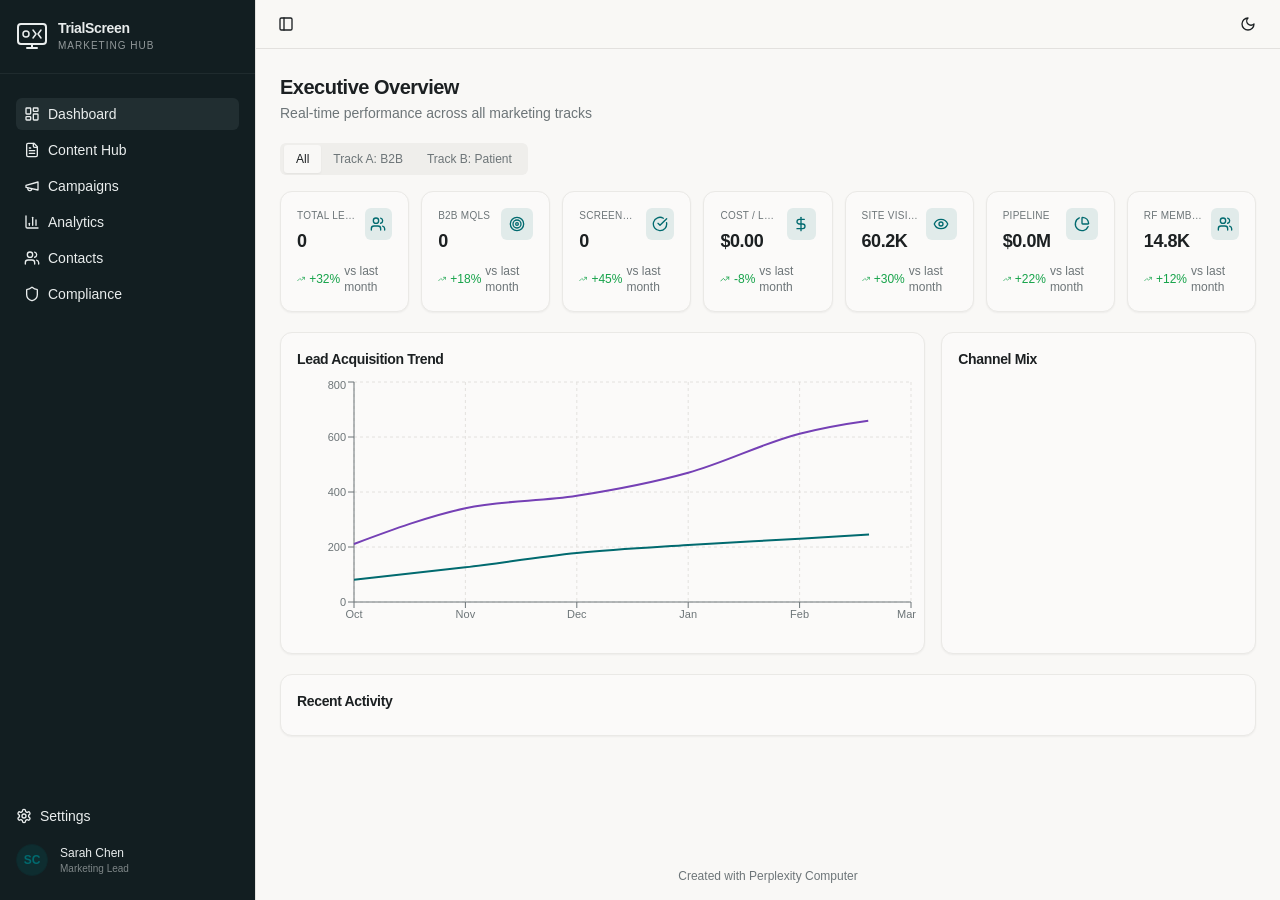
==== commit a5ceefd5: "Update demo with content images" ====
--- a/index.html
+++ b/index.html
@@ -23,8 +23,8 @@
     <link rel="preconnect" href="https://fonts.googleapis.com">
     <link rel="preconnect" href="https://fonts.gstatic.com" crossorigin>
     <link href="https://fonts.googleapis.com/css2?family=JetBrains+Mono:wght@400;500&display=swap" rel="stylesheet">
-    <script type="module" crossorigin src="./assets/index-BHR6AH_6.js"></script>
-    <link rel="stylesheet" crossorigin href="./assets/index-CNmBwBYk.css">
+    <script type="module" crossorigin src="./assets/index-DZsi14bc.js"></script>
+    <link rel="stylesheet" crossorigin href="./assets/index-SaZlA7on.css">
   </head>
   <body>
     <div id="root"></div>
--- a/assets/index-SaZlA7on.css
+++ b/assets/index-SaZlA7on.css
@@ -0,0 +1 @@
+*,:before,:after{--tw-border-spacing-x: 0;--tw-border-spacing-y: 0;--tw-translate-x: 0;--tw-translate-y: 0;--tw-rotate: 0;--tw-skew-x: 0;--tw-skew-y: 0;--tw-scale-x: 1;--tw-scale-y: 1;--tw-pan-x: ;--tw-pan-y: ;--tw-pinch-zoom: ;--tw-scroll-snap-strictness: proximity;--tw-gradient-from-position: ;--tw-gradient-via-position: ;--tw-gradient-to-position: ;--tw-ordinal: ;--tw-slashed-zero: ;--tw-numeric-figure: ;--tw-numeric-spacing: ;--tw-numeric-fraction: ;--tw-ring-inset: ;--tw-ring-offset-width: 0px;--tw-ring-offset-color: #fff;--tw-ring-color: rgb(59 130 246 / .5);--tw-ring-offset-shadow: 0 0 #0000;--tw-ring-shadow: 0 0 #0000;--tw-shadow: 0 0 #0000;--tw-shadow-colored: 0 0 #0000;--tw-blur: ;--tw-brightness: ;--tw-contrast: ;--tw-grayscale: ;--tw-hue-rotate: ;--tw-invert: ;--tw-saturate: ;--tw-sepia: ;--tw-drop-shadow: ;--tw-backdrop-blur: ;--tw-backdrop-brightness: ;--tw-backdrop-contrast: ;--tw-backdrop-grayscale: ;--tw-backdrop-hue-rotate: ;--tw-backdrop-invert: ;--tw-backdrop-opacity: ;--tw-backdrop-saturate: ;--tw-backdrop-sepia: ;--tw-contain-size: ;--tw-contain-layout: ;--tw-contain-paint: ;--tw-contain-style: }::backdrop{--tw-border-spacing-x: 0;--tw-border-spacing-y: 0;--tw-translate-x: 0;--tw-translate-y: 0;--tw-rotate: 0;--tw-skew-x: 0;--tw-skew-y: 0;--tw-scale-x: 1;--tw-scale-y: 1;--tw-pan-x: ;--tw-pan-y: ;--tw-pinch-zoom: ;--tw-scroll-snap-strictness: proximity;--tw-gradient-from-position: ;--tw-gradient-via-position: ;--tw-gradient-to-position: ;--tw-ordinal: ;--tw-slashed-zero: ;--tw-numeric-figure: ;--tw-numeric-spacing: ;--tw-numeric-fraction: ;--tw-ring-inset: ;--tw-ring-offset-width: 0px;--tw-ring-offset-color: #fff;--tw-ring-color: rgb(59 130 246 / .5);--tw-ring-offset-shadow: 0 0 #0000;--tw-ring-shadow: 0 0 #0000;--tw-shadow: 0 0 #0000;--tw-shadow-colored: 0 0 #0000;--tw-blur: ;--tw-brightness: ;--tw-contrast: ;--tw-grayscale: ;--tw-hue-rotate: ;--tw-invert: ;--tw-saturate: ;--tw-sepia: ;--tw-drop-shadow: ;--tw-backdrop-blur: ;--tw-backdrop-brightness: ;--tw-backdrop-contrast: ;--tw-backdrop-grayscale: ;--tw-backdrop-hue-rotate: ;--tw-backdrop-invert: ;--tw-backdrop-opacity: ;--tw-backdrop-saturate: ;--tw-backdrop-sepia: ;--tw-contain-size: ;--tw-contain-layout: ;--tw-contain-paint: ;--tw-contain-style: }*,:before,:after{box-sizing:border-box;border-width:0;border-style:solid;border-color:#e5e7eb}:before,:after{--tw-content: ""}html,:host{line-height:1.5;-webkit-text-size-adjust:100%;-moz-tab-size:4;-o-tab-size:4;tab-size:4;font-family:var(--font-sans);font-feature-settings:normal;font-variation-settings:normal;-webkit-tap-highlight-color:transparent}body{margin:0;line-height:inherit}hr{height:0;color:inherit;border-top-width:1px}abbr:where([title]){-webkit-text-decoration:underline dotted;text-decoration:underline dotted}h1,h2,h3,h4,h5,h6{font-size:inherit;font-weight:inherit}a{color:inherit;text-decoration:inherit}b,strong{font-weight:bolder}code,kbd,samp,pre{font-family:var(--font-mono);font-feature-settings:normal;font-variation-settings:normal;font-size:1em}small{font-size:80%}sub,sup{font-size:75%;line-height:0;position:relative;vertical-align:baseline}sub{bottom:-.25em}sup{top:-.5em}table{text-indent:0;border-color:inherit;border-collapse:collapse}button,input,optgroup,select,textarea{font-family:inherit;font-feature-settings:inherit;font-variation-settings:inherit;font-size:100%;font-weight:inherit;line-height:inherit;letter-spacing:inherit;color:inherit;margin:0;padding:0}button,select{text-transform:none}button,input:where([type=button]),input:where([type=reset]),input:where([type=submit]){-webkit-appearance:button;background-color:transparent;background-image:none}:-moz-focusring{outline:auto}:-moz-ui-invalid{box-shadow:none}progress{vertical-align:baseline}::-webkit-inner-spin-button,::-webkit-outer-spin-button{height:auto}[type=search]{-webkit-appearance:textfield;outline-offset:-2px}::-webkit-search-decoration{-webkit-appearance:none}::-webkit-file-upload-button{-webkit-appearance:button;font:inherit}summary{display:list-item}blockquote,dl,dd,h1,h2,h3,h4,h5,h6,hr,figure,p,pre{margin:0}fieldset{margin:0;padding:0}legend{padding:0}ol,ul,menu{list-style:none;margin:0;padding:0}dialog{padding:0}textarea{resize:vertical}input::-moz-placeholder,textarea::-moz-placeholder{opacity:1;color:#9ca3af}input::placeholder,textarea::placeholder{opacity:1;color:#9ca3af}button,[role=button]{cursor:pointer}:disabled{cursor:default}img,svg,video,canvas,audio,iframe,embed,object{display:block;vertical-align:middle}img,video{max-width:100%;height:auto}[hidden]:where(:not([hidden=until-found])){display:none}*{--tw-border-opacity: 1;border-color:hsl(var(--border) / var(--tw-border-opacity, 1))}body{--tw-bg-opacity: 1;background-color:hsl(var(--background) / var(--tw-bg-opacity, 1));font-family:var(--font-sans);--tw-text-opacity: 1;color:hsl(var(--foreground) / var(--tw-text-opacity, 1));-webkit-font-smoothing:antialiased;-moz-osx-font-smoothing:grayscale}.sr-only{position:absolute;width:1px;height:1px;padding:0;margin:-1px;overflow:hidden;clip:rect(0,0,0,0);white-space:nowrap;border-width:0}.pointer-events-none{pointer-events:none}.pointer-events-auto{pointer-events:auto}.visible{visibility:visible}.invisible{visibility:hidden}.static{position:static}.fixed{position:fixed}.absolute{position:absolute}.relative{position:relative}.sticky{position:sticky}.inset-0{inset:0}.inset-x-0{left:0;right:0}.inset-y-0{top:0;bottom:0}.-bottom-12{bottom:-3rem}.-left-12{left:-3rem}.-right-12{right:-3rem}.-top-12{top:-3rem}.bottom-0{bottom:0}.left-0{left:0}.left-1{left:.25rem}.left-1\/2{left:50%}.left-2{left:.5rem}.left-2\.5{left:.625rem}.left-\[50\%\]{left:50%}.right-0{right:0}.right-1{right:.25rem}.right-2{right:.5rem}.right-3{right:.75rem}.right-4{right:1rem}.top-0{top:0}.top-1\.5{top:.375rem}.top-1\/2{top:50%}.top-2{top:.5rem}.top-3\.5{top:.875rem}.top-4{top:1rem}.top-\[1px\]{top:1px}.top-\[50\%\]{top:50%}.top-\[60\%\]{top:60%}.top-full{top:100%}.z-10{z-index:10}.z-20{z-index:20}.z-50{z-index:50}.z-\[100\]{z-index:100}.z-\[1\]{z-index:1}.-mx-1{margin-left:-.25rem;margin-right:-.25rem}.-mx-3{margin-left:-.75rem;margin-right:-.75rem}.mx-2{margin-left:.5rem;margin-right:.5rem}.mx-3\.5{margin-left:.875rem;margin-right:.875rem}.mx-4{margin-left:1rem;margin-right:1rem}.mx-auto{margin-left:auto;margin-right:auto}.my-0\.5{margin-top:.125rem;margin-bottom:.125rem}.my-1{margin-top:.25rem;margin-bottom:.25rem}.my-4{margin-top:1rem;margin-bottom:1rem}.-ml-4{margin-left:-1rem}.-mt-3{margin-top:-.75rem}.-mt-4{margin-top:-1rem}.mb-1{margin-bottom:.25rem}.mb-2{margin-bottom:.5rem}.mb-3{margin-bottom:.75rem}.mb-4{margin-bottom:1rem}.ml-1{margin-left:.25rem}.ml-auto{margin-left:auto}.mr-1{margin-right:.25rem}.mr-2{margin-right:.5rem}.mt-0\.5{margin-top:.125rem}.mt-1{margin-top:.25rem}.mt-1\.5{margin-top:.375rem}.mt-2{margin-top:.5rem}.mt-24{margin-top:6rem}.mt-3{margin-top:.75rem}.mt-4{margin-top:1rem}.mt-auto{margin-top:auto}.line-clamp-2{overflow:hidden;display:-webkit-box;-webkit-box-orient:vertical;-webkit-line-clamp:2}.block{display:block}.flex{display:flex}.inline-flex{display:inline-flex}.table{display:table}.grid{display:grid}.hidden{display:none}.aspect-square{aspect-ratio:1 / 1}.aspect-video{aspect-ratio:16 / 9}.size-4{width:1rem;height:1rem}.h-1\.5{height:.375rem}.h-10{height:2.5rem}.h-11{height:2.75rem}.h-12{height:3rem}.h-14{height:3.5rem}.h-2{height:.5rem}.h-2\.5{height:.625rem}.h-24{height:6rem}.h-3{height:.75rem}.h-3\.5{height:.875rem}.h-32{height:8rem}.h-4{height:1rem}.h-48{height:12rem}.h-5{height:1.25rem}.h-6{height:1.5rem}.h-64{height:16rem}.h-7{height:1.75rem}.h-72{height:18rem}.h-8{height:2rem}.h-9{height:2.25rem}.h-96{height:24rem}.h-\[1px\]{height:1px}.h-\[var\(--radix-navigation-menu-viewport-height\)\]{height:var(--radix-navigation-menu-viewport-height)}.h-\[var\(--radix-select-trigger-height\)\]{height:var(--radix-select-trigger-height)}.h-auto{height:auto}.h-full{height:100%}.h-px{height:1px}.h-screen{height:100vh}.h-svh{height:100svh}.max-h-\[--radix-context-menu-content-available-height\]{max-height:var(--radix-context-menu-content-available-height)}.max-h-\[--radix-select-content-available-height\]{max-height:var(--radix-select-content-available-height)}.max-h-\[300px\]{max-height:300px}.max-h-\[90vh\]{max-height:90vh}.max-h-\[var\(--radix-dropdown-menu-content-available-height\)\]{max-height:var(--radix-dropdown-menu-content-available-height)}.max-h-screen{max-height:100vh}.min-h-0{min-height:0px}.min-h-10{min-height:2.5rem}.min-h-8{min-height:2rem}.min-h-9{min-height:2.25rem}.min-h-\[600px\]{min-height:600px}.min-h-\[60px\]{min-height:60px}.min-h-\[80px\]{min-height:80px}.min-h-screen{min-height:100vh}.min-h-svh{min-height:100svh}.w-0{width:0px}.w-1{width:.25rem}.w-1\.5{width:.375rem}.w-10{width:2.5rem}.w-11{width:2.75rem}.w-16{width:4rem}.w-2{width:.5rem}.w-2\.5{width:.625rem}.w-20{width:5rem}.w-3{width:.75rem}.w-3\.5{width:.875rem}.w-3\/4{width:75%}.w-4{width:1rem}.w-48{width:12rem}.w-5{width:1.25rem}.w-6{width:1.5rem}.w-64{width:16rem}.w-7{width:1.75rem}.w-72{width:18rem}.w-8{width:2rem}.w-9{width:2.25rem}.w-\[100px\]{width:100px}.w-\[110px\]{width:110px}.w-\[130px\]{width:130px}.w-\[150px\]{width:150px}.w-\[1px\]{width:1px}.w-\[200px\]{width:200px}.w-\[60px\]{width:60px}.w-\[var\(--sidebar-width\)\]{width:var(--sidebar-width)}.w-auto{width:auto}.w-full{width:100%}.w-max{width:-moz-max-content;width:max-content}.w-px{width:1px}.min-w-0{min-width:0px}.min-w-10{min-width:2.5rem}.min-w-11{min-width:2.75rem}.min-w-5{min-width:1.25rem}.min-w-9{min-width:2.25rem}.min-w-\[12rem\]{min-width:12rem}.min-w-\[200px\]{min-width:200px}.min-w-\[8rem\]{min-width:8rem}.min-w-\[var\(--radix-select-trigger-width\)\]{min-width:var(--radix-select-trigger-width)}.max-w-\[1600px\]{max-width:1600px}.max-w-\[160px\]{max-width:160px}.max-w-\[200px\]{max-width:200px}.max-w-\[220px\]{max-width:220px}.max-w-\[250px\]{max-width:250px}.max-w-\[300px\]{max-width:300px}.max-w-\[var\(--skeleton-width\)\]{max-width:var(--skeleton-width)}.max-w-lg{max-width:32rem}.max-w-max{max-width:-moz-max-content;max-width:max-content}.max-w-md{max-width:28rem}.max-w-sm{max-width:24rem}.flex-1{flex:1 1 0%}.shrink-0{flex-shrink:0}.grow{flex-grow:1}.grow-0{flex-grow:0}.basis-full{flex-basis:100%}.caption-bottom{caption-side:bottom}.border-collapse{border-collapse:collapse}.origin-\[--radix-context-menu-content-transform-origin\]{transform-origin:var(--radix-context-menu-content-transform-origin)}.origin-\[--radix-dropdown-menu-content-transform-origin\]{transform-origin:var(--radix-dropdown-menu-content-transform-origin)}.origin-\[--radix-hover-card-content-transform-origin\]{transform-origin:var(--radix-hover-card-content-transform-origin)}.origin-\[--radix-menubar-content-transform-origin\]{transform-origin:var(--radix-menubar-content-transform-origin)}.origin-\[--radix-popover-content-transform-origin\]{transform-origin:var(--radix-popover-content-transform-origin)}.origin-\[--radix-select-content-transform-origin\]{transform-origin:var(--radix-select-content-transform-origin)}.origin-\[--radix-tooltip-content-transform-origin\]{transform-origin:var(--radix-tooltip-content-transform-origin)}.-translate-x-1\/2{--tw-translate-x: -50%;transform:translate(var(--tw-translate-x),var(--tw-translate-y)) rotate(var(--tw-rotate)) skew(var(--tw-skew-x)) skewY(var(--tw-skew-y)) scaleX(var(--tw-scale-x)) scaleY(var(--tw-scale-y))}.-translate-x-px{--tw-translate-x: -1px;transform:translate(var(--tw-translate-x),var(--tw-translate-y)) rotate(var(--tw-rotate)) skew(var(--tw-skew-x)) skewY(var(--tw-skew-y)) scaleX(var(--tw-scale-x)) scaleY(var(--tw-scale-y))}.-translate-y-1\/2{--tw-translate-y: -50%;transform:translate(var(--tw-translate-x),var(--tw-translate-y)) rotate(var(--tw-rotate)) skew(var(--tw-skew-x)) skewY(var(--tw-skew-y)) scaleX(var(--tw-scale-x)) scaleY(var(--tw-scale-y))}.translate-x-\[-50\%\]{--tw-translate-x: -50%;transform:translate(var(--tw-translate-x),var(--tw-translate-y)) rotate(var(--tw-rotate)) skew(var(--tw-skew-x)) skewY(var(--tw-skew-y)) scaleX(var(--tw-scale-x)) scaleY(var(--tw-scale-y))}.translate-x-px{--tw-translate-x: 1px;transform:translate(var(--tw-translate-x),var(--tw-translate-y)) rotate(var(--tw-rotate)) skew(var(--tw-skew-x)) skewY(var(--tw-skew-y)) scaleX(var(--tw-scale-x)) scaleY(var(--tw-scale-y))}.translate-y-\[-50\%\]{--tw-translate-y: -50%;transform:translate(var(--tw-translate-x),var(--tw-translate-y)) rotate(var(--tw-rotate)) skew(var(--tw-skew-x)) skewY(var(--tw-skew-y)) scaleX(var(--tw-scale-x)) scaleY(var(--tw-scale-y))}.rotate-45{--tw-rotate: 45deg;transform:translate(var(--tw-translate-x),var(--tw-translate-y)) rotate(var(--tw-rotate)) skew(var(--tw-skew-x)) skewY(var(--tw-skew-y)) scaleX(var(--tw-scale-x)) scaleY(var(--tw-scale-y))}.rotate-90{--tw-rotate: 90deg;transform:translate(var(--tw-translate-x),var(--tw-translate-y)) rotate(var(--tw-rotate)) skew(var(--tw-skew-x)) skewY(var(--tw-skew-y)) scaleX(var(--tw-scale-x)) scaleY(var(--tw-scale-y))}.transform{transform:translate(var(--tw-translate-x),var(--tw-translate-y)) rotate(var(--tw-rotate)) skew(var(--tw-skew-x)) skewY(var(--tw-skew-y)) scaleX(var(--tw-scale-x)) scaleY(var(--tw-scale-y))}@keyframes pulse{50%{opacity:.5}}.animate-pulse{animation:pulse 2s cubic-bezier(.4,0,.6,1) infinite}.cursor-default{cursor:default}.cursor-pointer{cursor:pointer}.touch-none{touch-action:none}.select-none{-webkit-user-select:none;-moz-user-select:none;user-select:none}.list-none{list-style-type:none}.grid-cols-1{grid-template-columns:repeat(1,minmax(0,1fr))}.grid-cols-2{grid-template-columns:repeat(2,minmax(0,1fr))}.grid-cols-5{grid-template-columns:repeat(5,minmax(0,1fr))}.flex-row{flex-direction:row}.flex-col{flex-direction:column}.flex-col-reverse{flex-direction:column-reverse}.flex-wrap{flex-wrap:wrap}.items-start{align-items:flex-start}.items-end{align-items:flex-end}.items-center{align-items:center}.items-stretch{align-items:stretch}.justify-center{justify-content:center}.justify-between{justify-content:space-between}.gap-0\.5{gap:.125rem}.gap-1{gap:.25rem}.gap-1\.5{gap:.375rem}.gap-2{gap:.5rem}.gap-2\.5{gap:.625rem}.gap-3{gap:.75rem}.gap-4{gap:1rem}.gap-x-3{-moz-column-gap:.75rem;column-gap:.75rem}.gap-y-0\.5{row-gap:.125rem}.space-x-1>:not([hidden])~:not([hidden]){--tw-space-x-reverse: 0;margin-right:calc(.25rem * var(--tw-space-x-reverse));margin-left:calc(.25rem * calc(1 - var(--tw-space-x-reverse)))}.space-x-4>:not([hidden])~:not([hidden]){--tw-space-x-reverse: 0;margin-right:calc(1rem * var(--tw-space-x-reverse));margin-left:calc(1rem * calc(1 - var(--tw-space-x-reverse)))}.space-y-0>:not([hidden])~:not([hidden]){--tw-space-y-reverse: 0;margin-top:calc(0px * calc(1 - var(--tw-space-y-reverse)));margin-bottom:calc(0px * var(--tw-space-y-reverse))}.space-y-0\.5>:not([hidden])~:not([hidden]){--tw-space-y-reverse: 0;margin-top:calc(.125rem * calc(1 - var(--tw-space-y-reverse)));margin-bottom:calc(.125rem * var(--tw-space-y-reverse))}.space-y-1>:not([hidden])~:not([hidden]){--tw-space-y-reverse: 0;margin-top:calc(.25rem * calc(1 - var(--tw-space-y-reverse)));margin-bottom:calc(.25rem * var(--tw-space-y-reverse))}.space-y-1\.5>:not([hidden])~:not([hidden]){--tw-space-y-reverse: 0;margin-top:calc(.375rem * calc(1 - var(--tw-space-y-reverse)));margin-bottom:calc(.375rem * var(--tw-space-y-reverse))}.space-y-2>:not([hidden])~:not([hidden]){--tw-space-y-reverse: 0;margin-top:calc(.5rem * calc(1 - var(--tw-space-y-reverse)));margin-bottom:calc(.5rem * var(--tw-space-y-reverse))}.space-y-3>:not([hidden])~:not([hidden]){--tw-space-y-reverse: 0;margin-top:calc(.75rem * calc(1 - var(--tw-space-y-reverse)));margin-bottom:calc(.75rem * var(--tw-space-y-reverse))}.space-y-4>:not([hidden])~:not([hidden]){--tw-space-y-reverse: 0;margin-top:calc(1rem * calc(1 - var(--tw-space-y-reverse)));margin-bottom:calc(1rem * var(--tw-space-y-reverse))}.space-y-5>:not([hidden])~:not([hidden]){--tw-space-y-reverse: 0;margin-top:calc(1.25rem * calc(1 - var(--tw-space-y-reverse)));margin-bottom:calc(1.25rem * var(--tw-space-y-reverse))}.space-y-6>:not([hidden])~:not([hidden]){--tw-space-y-reverse: 0;margin-top:calc(1.5rem * calc(1 - var(--tw-space-y-reverse)));margin-bottom:calc(1.5rem * var(--tw-space-y-reverse))}.overflow-auto{overflow:auto}.overflow-hidden{overflow:hidden}.overflow-x-auto{overflow-x:auto}.overflow-y-auto{overflow-y:auto}.overflow-x-hidden{overflow-x:hidden}.truncate{overflow:hidden;text-overflow:ellipsis;white-space:nowrap}.whitespace-nowrap{white-space:nowrap}.whitespace-pre-wrap{white-space:pre-wrap}.break-words{overflow-wrap:break-word}.rounded{border-radius:.25rem}.rounded-\[2px\]{border-radius:2px}.rounded-\[inherit\]{border-radius:inherit}.rounded-full{border-radius:9999px}.rounded-lg{border-radius:.5625rem}.rounded-md{border-radius:.375rem}.rounded-sm{border-radius:.1875rem}.rounded-xl{border-radius:.75rem}.rounded-t-\[10px\]{border-top-left-radius:10px;border-top-right-radius:10px}.rounded-t-lg{border-top-left-radius:.5625rem;border-top-right-radius:.5625rem}.rounded-tl-sm{border-top-left-radius:.1875rem}.border{border-width:1px}.border-2{border-width:2px}.border-\[1\.5px\]{border-width:1.5px}.border-y{border-top-width:1px;border-bottom-width:1px}.border-b{border-bottom-width:1px}.border-l{border-left-width:1px}.border-r{border-right-width:1px}.border-t{border-top-width:1px}.border-dashed{border-style:dashed}.border-\[--color-border\]{border-color:var(--color-border)}.border-amber-200{--tw-border-opacity: 1;border-color:rgb(253 230 138 / var(--tw-border-opacity, 1))}.border-blue-300{--tw-border-opacity: 1;border-color:rgb(147 197 253 / var(--tw-border-opacity, 1))}.border-border\/50{border-color:hsl(var(--border) / .5)}.border-card-border{--tw-border-opacity: 1;border-color:hsl(var(--card-border) / var(--tw-border-opacity, 1))}.border-destructive{--tw-border-opacity: 1;border-color:hsl(var(--destructive) / var(--tw-border-opacity, 1))}.border-destructive-border{border-color:var(--destructive-border)}.border-destructive\/50{border-color:hsl(var(--destructive) / .5)}.border-input{--tw-border-opacity: 1;border-color:hsl(var(--input) / var(--tw-border-opacity, 1))}.border-primary{--tw-border-opacity: 1;border-color:hsl(var(--primary) / var(--tw-border-opacity, 1))}.border-primary-border{border-color:var(--primary-border)}.border-red-300{--tw-border-opacity: 1;border-color:rgb(252 165 165 / var(--tw-border-opacity, 1))}.border-secondary-border{border-color:var(--secondary-border)}.border-sidebar-border{--tw-border-opacity: 1;border-color:hsl(var(--sidebar-border) / var(--tw-border-opacity, 1))}.border-transparent{border-color:transparent}.border-yellow-300{--tw-border-opacity: 1;border-color:rgb(253 224 71 / var(--tw-border-opacity, 1))}.border-l-transparent{border-left-color:transparent}.border-t-transparent{border-top-color:transparent}.bg-\[\#01696F\]{--tw-bg-opacity: 1;background-color:rgb(1 105 111 / var(--tw-bg-opacity, 1))}.bg-\[\#2563EB\]{--tw-bg-opacity: 1;background-color:rgb(37 99 235 / var(--tw-bg-opacity, 1))}.bg-\[\#475569\]{--tw-bg-opacity: 1;background-color:rgb(71 85 105 / var(--tw-bg-opacity, 1))}.bg-\[\#6A3FB5\]{--tw-bg-opacity: 1;background-color:rgb(106 63 181 / var(--tw-bg-opacity, 1))}.bg-\[\#D97706\]{--tw-bg-opacity: 1;background-color:rgb(217 119 6 / var(--tw-bg-opacity, 1))}.bg-\[\#DB2777\]{--tw-bg-opacity: 1;background-color:rgb(219 39 119 / var(--tw-bg-opacity, 1))}.bg-\[\#DC2626\]{--tw-bg-opacity: 1;background-color:rgb(220 38 38 / var(--tw-bg-opacity, 1))}.bg-\[--color-bg\]{background-color:var(--color-bg)}.bg-accent{--tw-bg-opacity: 1;background-color:hsl(var(--accent) / var(--tw-bg-opacity, 1))}.bg-amber-100{--tw-bg-opacity: 1;background-color:rgb(254 243 199 / var(--tw-bg-opacity, 1))}.bg-amber-50{--tw-bg-opacity: 1;background-color:rgb(255 251 235 / var(--tw-bg-opacity, 1))}.bg-amber-500{--tw-bg-opacity: 1;background-color:rgb(245 158 11 / var(--tw-bg-opacity, 1))}.bg-background{--tw-bg-opacity: 1;background-color:hsl(var(--background) / var(--tw-bg-opacity, 1))}.bg-background\/80{background-color:hsl(var(--background) / .8)}.bg-black\/80{background-color:#000c}.bg-blue-100{--tw-bg-opacity: 1;background-color:rgb(219 234 254 / var(--tw-bg-opacity, 1))}.bg-blue-50{--tw-bg-opacity: 1;background-color:rgb(239 246 255 / var(--tw-bg-opacity, 1))}.bg-blue-500{--tw-bg-opacity: 1;background-color:rgb(59 130 246 / var(--tw-bg-opacity, 1))}.bg-border{--tw-bg-opacity: 1;background-color:hsl(var(--border) / var(--tw-bg-opacity, 1))}.bg-card{--tw-bg-opacity: 1;background-color:hsl(var(--card) / var(--tw-bg-opacity, 1))}.bg-destructive{--tw-bg-opacity: 1;background-color:hsl(var(--destructive) / var(--tw-bg-opacity, 1))}.bg-emerald-50{--tw-bg-opacity: 1;background-color:rgb(236 253 245 / var(--tw-bg-opacity, 1))}.bg-foreground{--tw-bg-opacity: 1;background-color:hsl(var(--foreground) / var(--tw-bg-opacity, 1))}.bg-gray-100{--tw-bg-opacity: 1;background-color:rgb(243 244 246 / var(--tw-bg-opacity, 1))}.bg-gray-400{--tw-bg-opacity: 1;background-color:rgb(156 163 175 / var(--tw-bg-opacity, 1))}.bg-gray-50{--tw-bg-opacity: 1;background-color:rgb(249 250 251 / var(--tw-bg-opacity, 1))}.bg-gray-500{--tw-bg-opacity: 1;background-color:rgb(107 114 128 / var(--tw-bg-opacity, 1))}.bg-green-100{--tw-bg-opacity: 1;background-color:rgb(220 252 231 / var(--tw-bg-opacity, 1))}.bg-green-50{--tw-bg-opacity: 1;background-color:rgb(240 253 244 / var(--tw-bg-opacity, 1))}.bg-green-500{--tw-bg-opacity: 1;background-color:rgb(34 197 94 / var(--tw-bg-opacity, 1))}.bg-green-600{--tw-bg-opacity: 1;background-color:rgb(22 163 74 / var(--tw-bg-opacity, 1))}.bg-indigo-50{--tw-bg-opacity: 1;background-color:rgb(238 242 255 / var(--tw-bg-opacity, 1))}.bg-muted{--tw-bg-opacity: 1;background-color:hsl(var(--muted) / var(--tw-bg-opacity, 1))}.bg-muted\/30{background-color:hsl(var(--muted) / .3)}.bg-muted\/40{background-color:hsl(var(--muted) / .4)}.bg-muted\/50{background-color:hsl(var(--muted) / .5)}.bg-orange-50{--tw-bg-opacity: 1;background-color:rgb(255 247 237 / var(--tw-bg-opacity, 1))}.bg-pink-50{--tw-bg-opacity: 1;background-color:rgb(253 242 248 / var(--tw-bg-opacity, 1))}.bg-popover{--tw-bg-opacity: 1;background-color:hsl(var(--popover) / var(--tw-bg-opacity, 1))}.bg-primary{--tw-bg-opacity: 1;background-color:hsl(var(--primary) / var(--tw-bg-opacity, 1))}.bg-primary\/10{background-color:hsl(var(--primary) / .1)}.bg-primary\/15{background-color:hsl(var(--primary) / .15)}.bg-primary\/20{background-color:hsl(var(--primary) / .2)}.bg-purple-50{--tw-bg-opacity: 1;background-color:rgb(250 245 255 / var(--tw-bg-opacity, 1))}.bg-purple-500{--tw-bg-opacity: 1;background-color:rgb(168 85 247 / var(--tw-bg-opacity, 1))}.bg-red-100{--tw-bg-opacity: 1;background-color:rgb(254 226 226 / var(--tw-bg-opacity, 1))}.bg-red-50{--tw-bg-opacity: 1;background-color:rgb(254 242 242 / var(--tw-bg-opacity, 1))}.bg-secondary{--tw-bg-opacity: 1;background-color:hsl(var(--secondary) / var(--tw-bg-opacity, 1))}.bg-secondary\/15{background-color:hsl(var(--secondary) / .15)}.bg-sidebar{--tw-bg-opacity: 1;background-color:hsl(var(--sidebar) / var(--tw-bg-opacity, 1))}.bg-sidebar-border{--tw-bg-opacity: 1;background-color:hsl(var(--sidebar-border) / var(--tw-bg-opacity, 1))}.bg-slate-50{--tw-bg-opacity: 1;background-color:rgb(248 250 252 / var(--tw-bg-opacity, 1))}.bg-teal-100{--tw-bg-opacity: 1;background-color:rgb(204 251 241 / var(--tw-bg-opacity, 1))}.bg-teal-50{--tw-bg-opacity: 1;background-color:rgb(240 253 250 / var(--tw-bg-opacity, 1))}.bg-teal-500{--tw-bg-opacity: 1;background-color:rgb(20 184 166 / var(--tw-bg-opacity, 1))}.bg-transparent{background-color:transparent}.bg-violet-50{--tw-bg-opacity: 1;background-color:rgb(245 243 255 / var(--tw-bg-opacity, 1))}.bg-yellow-100{--tw-bg-opacity: 1;background-color:rgb(254 249 195 / var(--tw-bg-opacity, 1))}.bg-yellow-50{--tw-bg-opacity: 1;background-color:rgb(254 252 232 / var(--tw-bg-opacity, 1))}.fill-current{fill:currentColor}.object-cover{-o-object-fit:cover;object-fit:cover}.p-0{padding:0}.p-0\.5{padding:.125rem}.p-1{padding:.25rem}.p-2{padding:.5rem}.p-2\.5{padding:.625rem}.p-3{padding:.75rem}.p-4{padding:1rem}.p-6{padding:1.5rem}.p-\[1px\]{padding:1px}.px-0{padding-left:0;padding-right:0}.px-1{padding-left:.25rem;padding-right:.25rem}.px-1\.5{padding-left:.375rem;padding-right:.375rem}.px-2{padding-left:.5rem;padding-right:.5rem}.px-2\.5{padding-left:.625rem;padding-right:.625rem}.px-3{padding-left:.75rem;padding-right:.75rem}.px-4{padding-left:1rem;padding-right:1rem}.px-5{padding-left:1.25rem;padding-right:1.25rem}.px-8{padding-left:2rem;padding-right:2rem}.py-0\.5{padding-top:.125rem;padding-bottom:.125rem}.py-1{padding-top:.25rem;padding-bottom:.25rem}.py-1\.5{padding-top:.375rem;padding-bottom:.375rem}.py-12{padding-top:3rem;padding-bottom:3rem}.py-2{padding-top:.5rem;padding-bottom:.5rem}.py-3{padding-top:.75rem;padding-bottom:.75rem}.py-4{padding-top:1rem;padding-bottom:1rem}.py-5{padding-top:1.25rem;padding-bottom:1.25rem}.py-6{padding-top:1.5rem;padding-bottom:1.5rem}.py-8{padding-top:2rem;padding-bottom:2rem}.pb-0{padding-bottom:0}.pb-2{padding-bottom:.5rem}.pb-3{padding-bottom:.75rem}.pb-4{padding-bottom:1rem}.pl-2\.5{padding-left:.625rem}.pl-4{padding-left:1rem}.pl-8{padding-left:2rem}.pr-2{padding-right:.5rem}.pr-2\.5{padding-right:.625rem}.pr-8{padding-right:2rem}.pt-0{padding-top:0}.pt-1{padding-top:.25rem}.pt-2{padding-top:.5rem}.pt-3{padding-top:.75rem}.pt-4{padding-top:1rem}.pt-6{padding-top:1.5rem}.text-left{text-align:left}.text-center{text-align:center}.text-right{text-align:right}.align-middle{vertical-align:middle}.font-display{font-family:var(--font-display)}.font-mono{font-family:var(--font-mono)}.text-2xl{font-size:1.5rem;line-height:2rem}.text-\[0\.8rem\]{font-size:.8rem}.text-\[10px\]{font-size:10px}.text-\[11px\]{font-size:11px}.text-\[9px\]{font-size:9px}.text-base{font-size:1rem;line-height:1.5rem}.text-lg{font-size:1.125rem;line-height:1.75rem}.text-sm{font-size:.875rem;line-height:1.25rem}.text-xl{font-size:1.25rem;line-height:1.75rem}.text-xs{font-size:.75rem;line-height:1rem}.font-bold{font-weight:700}.font-medium{font-weight:500}.font-normal{font-weight:400}.font-semibold{font-weight:600}.uppercase{text-transform:uppercase}.capitalize{text-transform:capitalize}.tabular-nums{--tw-numeric-spacing: tabular-nums;font-variant-numeric:var(--tw-ordinal) var(--tw-slashed-zero) var(--tw-numeric-figure) var(--tw-numeric-spacing) var(--tw-numeric-fraction)}.leading-none{line-height:1}.leading-relaxed{line-height:1.625}.leading-tight{line-height:1.25}.tracking-tight{letter-spacing:-.025em}.tracking-wide{letter-spacing:.025em}.tracking-wider{letter-spacing:.05em}.tracking-widest{letter-spacing:.1em}.text-accent-foreground{--tw-text-opacity: 1;color:hsl(var(--accent-foreground) / var(--tw-text-opacity, 1))}.text-amber-500{--tw-text-opacity: 1;color:rgb(245 158 11 / var(--tw-text-opacity, 1))}.text-amber-700{--tw-text-opacity: 1;color:rgb(180 83 9 / var(--tw-text-opacity, 1))}.text-amber-800{--tw-text-opacity: 1;color:rgb(146 64 14 / var(--tw-text-opacity, 1))}.text-blue-600{--tw-text-opacity: 1;color:rgb(37 99 235 / var(--tw-text-opacity, 1))}.text-blue-700{--tw-text-opacity: 1;color:rgb(29 78 216 / var(--tw-text-opacity, 1))}.text-card-foreground{--tw-text-opacity: 1;color:hsl(var(--card-foreground) / var(--tw-text-opacity, 1))}.text-current{color:currentColor}.text-destructive{--tw-text-opacity: 1;color:hsl(var(--destructive) / var(--tw-text-opacity, 1))}.text-destructive-foreground{--tw-text-opacity: 1;color:hsl(var(--destructive-foreground) / var(--tw-text-opacity, 1))}.text-emerald-700{--tw-text-opacity: 1;color:rgb(4 120 87 / var(--tw-text-opacity, 1))}.text-foreground{--tw-text-opacity: 1;color:hsl(var(--foreground) / var(--tw-text-opacity, 1))}.text-foreground\/50{color:hsl(var(--foreground) / .5)}.text-gray-600{--tw-text-opacity: 1;color:rgb(75 85 99 / var(--tw-text-opacity, 1))}.text-gray-700{--tw-text-opacity: 1;color:rgb(55 65 81 / var(--tw-text-opacity, 1))}.text-gray-900{--tw-text-opacity: 1;color:rgb(17 24 39 / var(--tw-text-opacity, 1))}.text-green-600{--tw-text-opacity: 1;color:rgb(22 163 74 / var(--tw-text-opacity, 1))}.text-green-700{--tw-text-opacity: 1;color:rgb(21 128 61 / var(--tw-text-opacity, 1))}.text-indigo-700{--tw-text-opacity: 1;color:rgb(67 56 202 / var(--tw-text-opacity, 1))}.text-muted-foreground{--tw-text-opacity: 1;color:hsl(var(--muted-foreground) / var(--tw-text-opacity, 1))}.text-muted-foreground\/30{color:hsl(var(--muted-foreground) / .3)}.text-muted-foreground\/60{color:hsl(var(--muted-foreground) / .6)}.text-orange-700{--tw-text-opacity: 1;color:rgb(194 65 12 / var(--tw-text-opacity, 1))}.text-pink-700{--tw-text-opacity: 1;color:rgb(190 24 93 / var(--tw-text-opacity, 1))}.text-popover-foreground{--tw-text-opacity: 1;color:hsl(var(--popover-foreground) / var(--tw-text-opacity, 1))}.text-primary{--tw-text-opacity: 1;color:hsl(var(--primary) / var(--tw-text-opacity, 1))}.text-primary-foreground{--tw-text-opacity: 1;color:hsl(var(--primary-foreground) / var(--tw-text-opacity, 1))}.text-purple-700{--tw-text-opacity: 1;color:rgb(126 34 206 / var(--tw-text-opacity, 1))}.text-red-500{--tw-text-opacity: 1;color:rgb(239 68 68 / var(--tw-text-opacity, 1))}.text-red-600{--tw-text-opacity: 1;color:rgb(220 38 38 / var(--tw-text-opacity, 1))}.text-red-700{--tw-text-opacity: 1;color:rgb(185 28 28 / var(--tw-text-opacity, 1))}.text-secondary{--tw-text-opacity: 1;color:hsl(var(--secondary) / var(--tw-text-opacity, 1))}.text-secondary-foreground{--tw-text-opacity: 1;color:hsl(var(--secondary-foreground) / var(--tw-text-opacity, 1))}.text-sidebar-foreground{--tw-text-opacity: 1;color:hsl(var(--sidebar-foreground) / var(--tw-text-opacity, 1))}.text-sidebar-foreground\/50{color:hsl(var(--sidebar-foreground) / .5)}.text-sidebar-foreground\/60{color:hsl(var(--sidebar-foreground) / .6)}.text-sidebar-foreground\/70{color:hsl(var(--sidebar-foreground) / .7)}.text-slate-700{--tw-text-opacity: 1;color:rgb(51 65 85 / var(--tw-text-opacity, 1))}.text-teal-700{--tw-text-opacity: 1;color:rgb(15 118 110 / var(--tw-text-opacity, 1))}.text-teal-800{--tw-text-opacity: 1;color:rgb(17 94 89 / var(--tw-text-opacity, 1))}.text-violet-700{--tw-text-opacity: 1;color:rgb(109 40 217 / var(--tw-text-opacity, 1))}.text-white{--tw-text-opacity: 1;color:rgb(255 255 255 / var(--tw-text-opacity, 1))}.text-yellow-600{--tw-text-opacity: 1;color:rgb(202 138 4 / var(--tw-text-opacity, 1))}.text-yellow-700{--tw-text-opacity: 1;color:rgb(161 98 7 / var(--tw-text-opacity, 1))}.opacity-0{opacity:0}.opacity-30{opacity:.3}.opacity-50{opacity:.5}.opacity-60{opacity:.6}.opacity-70{opacity:.7}.opacity-90{opacity:.9}.shadow-\[0_0_0_1px_hsl\(var\(--sidebar-border\)\)\]{--tw-shadow: 0 0 0 1px hsl(var(--sidebar-border));--tw-shadow-colored: 0 0 0 1px var(--tw-shadow-color);box-shadow:var(--tw-ring-offset-shadow, 0 0 #0000),var(--tw-ring-shadow, 0 0 #0000),var(--tw-shadow)}.shadow-lg{--tw-shadow: 0 10px 15px -3px rgb(0 0 0 / .1), 0 4px 6px -4px rgb(0 0 0 / .1);--tw-shadow-colored: 0 10px 15px -3px var(--tw-shadow-color), 0 4px 6px -4px var(--tw-shadow-color);box-shadow:var(--tw-ring-offset-shadow, 0 0 #0000),var(--tw-ring-shadow, 0 0 #0000),var(--tw-shadow)}.shadow-md{--tw-shadow: 0 4px 6px -1px rgb(0 0 0 / .1), 0 2px 4px -2px rgb(0 0 0 / .1);--tw-shadow-colored: 0 4px 6px -1px var(--tw-shadow-color), 0 2px 4px -2px var(--tw-shadow-color);box-shadow:var(--tw-ring-offset-shadow, 0 0 #0000),var(--tw-ring-shadow, 0 0 #0000),var(--tw-shadow)}.shadow-none{--tw-shadow: 0 0 #0000;--tw-shadow-colored: 0 0 #0000;box-shadow:var(--tw-ring-offset-shadow, 0 0 #0000),var(--tw-ring-shadow, 0 0 #0000),var(--tw-shadow)}.shadow-sm{--tw-shadow: 0 1px 2px 0 rgb(0 0 0 / .05);--tw-shadow-colored: 0 1px 2px 0 var(--tw-shadow-color);box-shadow:var(--tw-ring-offset-shadow, 0 0 #0000),var(--tw-ring-shadow, 0 0 #0000),var(--tw-shadow)}.shadow-xl{--tw-shadow: 0 20px 25px -5px rgb(0 0 0 / .1), 0 8px 10px -6px rgb(0 0 0 / .1);--tw-shadow-colored: 0 20px 25px -5px var(--tw-shadow-color), 0 8px 10px -6px var(--tw-shadow-color);box-shadow:var(--tw-ring-offset-shadow, 0 0 #0000),var(--tw-ring-shadow, 0 0 #0000),var(--tw-shadow)}.outline-none{outline:2px solid transparent;outline-offset:2px}.outline{outline-style:solid}.outline-2{outline-width:2px}.outline-offset-2{outline-offset:2px}.outline-transparent{outline-color:transparent}.ring-0{--tw-ring-offset-shadow: var(--tw-ring-inset) 0 0 0 var(--tw-ring-offset-width) var(--tw-ring-offset-color);--tw-ring-shadow: var(--tw-ring-inset) 0 0 0 calc(0px + var(--tw-ring-offset-width)) var(--tw-ring-color);box-shadow:var(--tw-ring-offset-shadow),var(--tw-ring-shadow),var(--tw-shadow, 0 0 #0000)}.ring-2{--tw-ring-offset-shadow: var(--tw-ring-inset) 0 0 0 var(--tw-ring-offset-width) var(--tw-ring-offset-color);--tw-ring-shadow: var(--tw-ring-inset) 0 0 0 calc(2px + var(--tw-ring-offset-width)) var(--tw-ring-color);box-shadow:var(--tw-ring-offset-shadow),var(--tw-ring-shadow),var(--tw-shadow, 0 0 #0000)}.ring-ring{--tw-ring-opacity: 1;--tw-ring-color: hsl(var(--ring) / var(--tw-ring-opacity, 1))}.ring-sidebar-ring{--tw-ring-opacity: 1;--tw-ring-color: hsl(var(--sidebar-ring) / var(--tw-ring-opacity, 1))}.ring-offset-background{--tw-ring-offset-color: hsl(var(--background) / 1)}.filter{filter:var(--tw-blur) var(--tw-brightness) var(--tw-contrast) var(--tw-grayscale) var(--tw-hue-rotate) var(--tw-invert) var(--tw-saturate) var(--tw-sepia) var(--tw-drop-shadow)}.backdrop-blur-sm{--tw-backdrop-blur: blur(4px);-webkit-backdrop-filter:var(--tw-backdrop-blur) var(--tw-backdrop-brightness) var(--tw-backdrop-contrast) var(--tw-backdrop-grayscale) var(--tw-backdrop-hue-rotate) var(--tw-backdrop-invert) var(--tw-backdrop-opacity) var(--tw-backdrop-saturate) var(--tw-backdrop-sepia);backdrop-filter:var(--tw-backdrop-blur) var(--tw-backdrop-brightness) var(--tw-backdrop-contrast) var(--tw-backdrop-grayscale) var(--tw-backdrop-hue-rotate) var(--tw-backdrop-invert) var(--tw-backdrop-opacity) var(--tw-backdrop-saturate) var(--tw-backdrop-sepia)}.transition{transition-property:color,background-color,border-color,text-decoration-color,fill,stroke,opacity,box-shadow,transform,filter,backdrop-filter;transition-timing-function:cubic-bezier(.4,0,.2,1);transition-duration:.15s}.transition-\[left\,right\,width\]{transition-property:left,right,width;transition-timing-function:cubic-bezier(.4,0,.2,1);transition-duration:.15s}.transition-\[margin\,opacity\]{transition-property:margin,opacity;transition-timing-function:cubic-bezier(.4,0,.2,1);transition-duration:.15s}.transition-\[width\,height\,padding\]{transition-property:width,height,padding;transition-timing-function:cubic-bezier(.4,0,.2,1);transition-duration:.15s}.transition-\[width\]{transition-property:width;transition-timing-function:cubic-bezier(.4,0,.2,1);transition-duration:.15s}.transition-all{transition-property:all;transition-timing-function:cubic-bezier(.4,0,.2,1);transition-duration:.15s}.transition-colors{transition-property:color,background-color,border-color,text-decoration-color,fill,stroke;transition-timing-function:cubic-bezier(.4,0,.2,1);transition-duration:.15s}.transition-opacity{transition-property:opacity;transition-timing-function:cubic-bezier(.4,0,.2,1);transition-duration:.15s}.transition-transform{transition-property:transform;transition-timing-function:cubic-bezier(.4,0,.2,1);transition-duration:.15s}.duration-1000{transition-duration:1s}.duration-200{transition-duration:.2s}.duration-500{transition-duration:.5s}.ease-in-out{transition-timing-function:cubic-bezier(.4,0,.2,1)}.ease-linear{transition-timing-function:linear}@keyframes enter{0%{opacity:var(--tw-enter-opacity, 1);transform:translate3d(var(--tw-enter-translate-x, 0),var(--tw-enter-translate-y, 0),0) scale3d(var(--tw-enter-scale, 1),var(--tw-enter-scale, 1),var(--tw-enter-scale, 1)) rotate(var(--tw-enter-rotate, 0))}}@keyframes exit{to{opacity:var(--tw-exit-opacity, 1);transform:translate3d(var(--tw-exit-translate-x, 0),var(--tw-exit-translate-y, 0),0) scale3d(var(--tw-exit-scale, 1),var(--tw-exit-scale, 1),var(--tw-exit-scale, 1)) rotate(var(--tw-exit-rotate, 0))}}.animate-in{animation-name:enter;animation-duration:.15s;--tw-enter-opacity: initial;--tw-enter-scale: initial;--tw-enter-rotate: initial;--tw-enter-translate-x: initial;--tw-enter-translate-y: initial}.fade-in-0{--tw-enter-opacity: 0}.fade-in-80{--tw-enter-opacity: .8}.zoom-in-95{--tw-enter-scale: .95}.duration-1000{animation-duration:1s}.duration-200{animation-duration:.2s}.duration-500{animation-duration:.5s}.ease-in-out{animation-timing-function:cubic-bezier(.4,0,.2,1)}.ease-linear{animation-timing-function:linear}.running{animation-play-state:running}.paused{animation-play-state:paused}input[type=search]::-webkit-search-cancel-button{display:none}[contenteditable][data-placeholder]:empty:before{content:attr(data-placeholder);color:hsl(var(--muted-foreground));pointer-events:none}.border.toggle-elevate:before{inset:-1px}.hover-elevate:not(.no-default-hover-elevate),.active-elevate:not(.no-default-active-elevate),.hover-elevate-2:not(.no-default-hover-elevate),.active-elevate-2:not(.no-default-active-elevate){position:relative;z-index:0}.hover-elevate:not(.no-default-hover-elevate):after,.active-elevate:not(.no-default-active-elevate):after,.hover-elevate-2:not(.no-default-hover-elevate):after,.active-elevate-2:not(.no-default-active-elevate):after{content:"";pointer-events:none;position:absolute;inset:0;border-radius:inherit;z-index:999}.hover-elevate:hover:not(.no-default-hover-elevate):after,.active-elevate:active:not(.no-default-active-elevate):after{background-color:var(--elevate-1)}.hover-elevate-2:hover:not(.no-default-hover-elevate):after,.active-elevate-2:active:not(.no-default-active-elevate):after{background-color:var(--elevate-2)}.border.hover-elevate:not(.no-hover-interaction-elevate):after,.border.active-elevate:not(.no-active-interaction-elevate):after,.border.hover-elevate-2:not(.no-hover-interaction-elevate):after,.border.active-elevate-2:not(.no-active-interaction-elevate):after{inset:-1px}.\[border-color\:var\(--badge-outline\)\]{border-color:var(--badge-outline)}.\[border-color\:var\(--button-outline\)\]{border-color:var(--button-outline)}:root{--button-outline: rgba(0,0,0, .1);--badge-outline: rgba(0,0,0, .05);--opaque-button-border-intensity: -8;--elevate-1: rgba(0,0,0, .03);--elevate-2: rgba(0,0,0, .08);--background: 40 20% 97%;--foreground: 200 10% 12%;--border: 40 8% 88%;--card: 40 18% 98%;--card-foreground: 200 10% 12%;--card-border: 40 10% 91%;--sidebar: 192 30% 10%;--sidebar-foreground: 180 10% 92%;--sidebar-border: 192 20% 15%;--sidebar-primary: 183 98% 22%;--sidebar-primary-foreground: 0 0% 100%;--sidebar-accent: 192 20% 16%;--sidebar-accent-foreground: 180 10% 92%;--sidebar-ring: 183 98% 22%;--popover: 40 15% 96%;--popover-foreground: 200 10% 12%;--popover-border: 40 8% 88%;--primary: 183 98% 22%;--primary-foreground: 0 0% 100%;--secondary: 267 48% 48%;--secondary-foreground: 0 0% 100%;--muted: 40 10% 93%;--muted-foreground: 200 5% 45%;--accent: 183 15% 92%;--accent-foreground: 200 10% 12%;--destructive: 0 72% 50%;--destructive-foreground: 0 0% 100%;--input: 40 8% 78%;--ring: 183 98% 22%;--chart-1: 183 98% 22%;--chart-2: 267 48% 48%;--chart-3: 43 90% 52%;--chart-4: 142 55% 42%;--chart-5: 12 80% 58%;--chart-6: 210 70% 55%;--font-sans: "Satoshi", "Inter", sans-serif;--font-display: "General Sans", "Inter", sans-serif;--font-mono: "JetBrains Mono", monospace;--radius: .5rem;--shadow-2xs: 0px 1px 1px hsl(200 10% 12% / .02);--shadow-xs: 0px 1px 2px hsl(200 10% 12% / .04);--shadow-sm: 0px 1px 3px hsl(200 10% 12% / .06), 0px 1px 2px hsl(200 10% 12% / .04);--shadow: 0px 2px 4px hsl(200 10% 12% / .06), 0px 1px 2px hsl(200 10% 12% / .04);--shadow-md: 0px 4px 8px hsl(200 10% 12% / .08), 0px 2px 4px hsl(200 10% 12% / .04);--shadow-lg: 0px 8px 16px hsl(200 10% 12% / .1), 0px 4px 8px hsl(200 10% 12% / .04);--shadow-xl: 0px 16px 32px hsl(200 10% 12% / .12), 0px 8px 16px hsl(200 10% 12% / .04);--shadow-2xl: 0px 24px 48px hsl(200 10% 12% / .16);--tracking-normal: 0em;--spacing: .25rem;--sidebar-primary-border: hsl(var(--sidebar-primary));--sidebar-primary-border: hsl(from hsl(var(--sidebar-primary)) h s calc(l + var(--opaque-button-border-intensity)) / alpha);--sidebar-accent-border: hsl(var(--sidebar-accent));--sidebar-accent-border: hsl(from hsl(var(--sidebar-accent)) h s calc(l + var(--opaque-button-border-intensity)) / alpha);--primary-border: hsl(var(--primary));--primary-border: hsl(from hsl(var(--primary)) h s calc(l + var(--opaque-button-border-intensity)) / alpha);--secondary-border: hsl(var(--secondary));--secondary-border: hsl(from hsl(var(--secondary)) h s calc(l + var(--opaque-button-border-intensity)) / alpha);--muted-border: hsl(var(--muted));--muted-border: hsl(from hsl(var(--muted)) h s calc(l + var(--opaque-button-border-intensity)) / alpha);--accent-border: hsl(var(--accent));--accent-border: hsl(from hsl(var(--accent)) h s calc(l + var(--opaque-button-border-intensity)) / alpha);--destructive-border: hsl(var(--destructive));--destructive-border: hsl(from hsl(var(--destructive)) h s calc(l + var(--opaque-button-border-intensity)) / alpha)}.dark{--button-outline: rgba(255,255,255, .1);--badge-outline: rgba(255,255,255, .05);--opaque-button-border-intensity: 9;--elevate-1: rgba(255,255,255, .04);--elevate-2: rgba(255,255,255, .09);--background: 200 15% 7%;--foreground: 40 5% 92%;--border: 200 8% 18%;--card: 200 12% 10%;--card-foreground: 40 5% 92%;--card-border: 200 8% 15%;--sidebar: 200 20% 6%;--sidebar-foreground: 40 5% 92%;--sidebar-border: 200 12% 12%;--sidebar-primary: 183 55% 40%;--sidebar-primary-foreground: 0 0% 100%;--sidebar-accent: 200 15% 14%;--sidebar-accent-foreground: 40 5% 92%;--sidebar-ring: 183 55% 40%;--popover: 200 12% 12%;--popover-foreground: 40 5% 92%;--popover-border: 200 8% 18%;--primary: 183 55% 40%;--primary-foreground: 0 0% 100%;--secondary: 267 40% 58%;--secondary-foreground: 0 0% 100%;--muted: 200 8% 17%;--muted-foreground: 200 5% 58%;--accent: 200 10% 16%;--accent-foreground: 40 5% 92%;--destructive: 0 72% 50%;--destructive-foreground: 0 0% 100%;--input: 200 8% 28%;--ring: 183 55% 40%;--chart-1: 183 55% 45%;--chart-2: 267 50% 62%;--chart-3: 43 85% 60%;--chart-4: 142 50% 52%;--chart-5: 12 75% 62%;--chart-6: 210 65% 60%;--shadow-2xs: 0px 1px 1px hsl(0 0% 0% / .1);--shadow-xs: 0px 1px 2px hsl(0 0% 0% / .15);--shadow-sm: 0px 1px 3px hsl(0 0% 0% / .2), 0px 1px 2px hsl(0 0% 0% / .1);--shadow: 0px 2px 4px hsl(0 0% 0% / .2), 0px 1px 2px hsl(0 0% 0% / .1);--shadow-md: 0px 4px 8px hsl(0 0% 0% / .25), 0px 2px 4px hsl(0 0% 0% / .1);--shadow-lg: 0px 8px 16px hsl(0 0% 0% / .3), 0px 4px 8px hsl(0 0% 0% / .1);--shadow-xl: 0px 16px 32px hsl(0 0% 0% / .35), 0px 8px 16px hsl(0 0% 0% / .1);--shadow-2xl: 0px 24px 48px hsl(0 0% 0% / .4);--sidebar-primary-border: hsl(var(--sidebar-primary));--sidebar-primary-border: hsl(from hsl(var(--sidebar-primary)) h s calc(l + var(--opaque-button-border-intensity)) / alpha);--sidebar-accent-border: hsl(var(--sidebar-accent));--sidebar-accent-border: hsl(from hsl(var(--sidebar-accent)) h s calc(l + var(--opaque-button-border-intensity)) / alpha);--primary-border: hsl(var(--primary));--primary-border: hsl(from hsl(var(--primary)) h s calc(l + var(--opaque-button-border-intensity)) / alpha);--secondary-border: hsl(var(--secondary));--secondary-border: hsl(from hsl(var(--secondary)) h s calc(l + var(--opaque-button-border-intensity)) / alpha);--muted-border: hsl(var(--muted));--muted-border: hsl(from hsl(var(--muted)) h s calc(l + var(--opaque-button-border-intensity)) / alpha);--accent-border: hsl(var(--accent));--accent-border: hsl(from hsl(var(--accent)) h s calc(l + var(--opaque-button-border-intensity)) / alpha);--destructive-border: hsl(var(--destructive));--destructive-border: hsl(from hsl(var(--destructive)) h s calc(l + var(--opaque-button-border-intensity)) / alpha)}.file\:border-0::file-selector-button{border-width:0px}.file\:bg-transparent::file-selector-button{background-color:transparent}.file\:text-sm::file-selector-button{font-size:.875rem;line-height:1.25rem}.file\:font-medium::file-selector-button{font-weight:500}.file\:text-foreground::file-selector-button{--tw-text-opacity: 1;color:hsl(var(--foreground) / var(--tw-text-opacity, 1))}.placeholder\:text-muted-foreground::-moz-placeholder{--tw-text-opacity: 1;color:hsl(var(--muted-foreground) / var(--tw-text-opacity, 1))}.placeholder\:text-muted-foreground::placeholder{--tw-text-opacity: 1;color:hsl(var(--muted-foreground) / var(--tw-text-opacity, 1))}.after\:pointer-events-none:after{content:var(--tw-content);pointer-events:none}.after\:absolute:after{content:var(--tw-content);position:absolute}.after\:-inset-2:after{content:var(--tw-content);inset:-.5rem}.after\:inset-0:after{content:var(--tw-content);inset:0}.after\:inset-y-0:after{content:var(--tw-content);top:0;bottom:0}.after\:left-1\/2:after{content:var(--tw-content);left:50%}.after\:block:after{content:var(--tw-content);display:block}.after\:w-1:after{content:var(--tw-content);width:.25rem}.after\:w-\[2px\]:after{content:var(--tw-content);width:2px}.after\:-translate-x-1\/2:after{content:var(--tw-content);--tw-translate-x: -50%;transform:translate(var(--tw-translate-x),var(--tw-translate-y)) rotate(var(--tw-rotate)) skew(var(--tw-skew-x)) skewY(var(--tw-skew-y)) scaleX(var(--tw-scale-x)) scaleY(var(--tw-scale-y))}.after\:rounded-full:after{content:var(--tw-content);border-radius:9999px}.after\:border:after{content:var(--tw-content);border-width:1px}.after\:border-black\/10:after{content:var(--tw-content);border-color:#0000001a}.after\:content-\[\'\'\]:after{--tw-content: "";content:var(--tw-content)}.after\:border.toggle-elevate:after:before{content:var(--tw-content);inset:-1px}.after\:border.hover-elevate:not(.no-hover-interaction-elevate):after:after,.after\:border.active-elevate:not(.no-active-interaction-elevate):after:after,.after\:border.hover-elevate-2:not(.no-hover-interaction-elevate):after:after,.after\:border.active-elevate-2:not(.no-active-interaction-elevate):after:after{content:var(--tw-content);inset:-1px}.first\:rounded-l-md:first-child{border-top-left-radius:.375rem;border-bottom-left-radius:.375rem}.first\:border-l:first-child{border-left-width:1px}.last\:rounded-r-md:last-child{border-top-right-radius:.375rem;border-bottom-right-radius:.375rem}.last\:border-0:last-child{border-width:0px}.focus-within\:relative:focus-within{position:relative}.focus-within\:z-20:focus-within{z-index:20}.hover\:bg-accent:hover{--tw-bg-opacity: 1;background-color:hsl(var(--accent) / var(--tw-bg-opacity, 1))}.hover\:bg-background:hover{--tw-bg-opacity: 1;background-color:hsl(var(--background) / var(--tw-bg-opacity, 1))}.hover\:bg-muted:hover{--tw-bg-opacity: 1;background-color:hsl(var(--muted) / var(--tw-bg-opacity, 1))}.hover\:bg-muted\/30:hover{background-color:hsl(var(--muted) / .3)}.hover\:bg-muted\/50:hover{background-color:hsl(var(--muted) / .5)}.hover\:bg-primary:hover{--tw-bg-opacity: 1;background-color:hsl(var(--primary) / var(--tw-bg-opacity, 1))}.hover\:bg-primary\/10:hover{background-color:hsl(var(--primary) / .1)}.hover\:bg-primary\/20:hover{background-color:hsl(var(--primary) / .2)}.hover\:bg-red-50:hover{--tw-bg-opacity: 1;background-color:rgb(254 242 242 / var(--tw-bg-opacity, 1))}.hover\:bg-secondary:hover{--tw-bg-opacity: 1;background-color:hsl(var(--secondary) / var(--tw-bg-opacity, 1))}.hover\:bg-secondary\/20:hover{background-color:hsl(var(--secondary) / .2)}.hover\:bg-sidebar-accent:hover{--tw-bg-opacity: 1;background-color:hsl(var(--sidebar-accent) / var(--tw-bg-opacity, 1))}.hover\:bg-transparent:hover{background-color:transparent}.hover\:bg-yellow-50:hover{--tw-bg-opacity: 1;background-color:rgb(254 252 232 / var(--tw-bg-opacity, 1))}.hover\:text-accent-foreground:hover{--tw-text-opacity: 1;color:hsl(var(--accent-foreground) / var(--tw-text-opacity, 1))}.hover\:text-foreground:hover{--tw-text-opacity: 1;color:hsl(var(--foreground) / var(--tw-text-opacity, 1))}.hover\:text-muted-foreground:hover{--tw-text-opacity: 1;color:hsl(var(--muted-foreground) / var(--tw-text-opacity, 1))}.hover\:text-primary:hover{--tw-text-opacity: 1;color:hsl(var(--primary) / var(--tw-text-opacity, 1))}.hover\:text-primary-foreground:hover{--tw-text-opacity: 1;color:hsl(var(--primary-foreground) / var(--tw-text-opacity, 1))}.hover\:text-sidebar-accent-foreground:hover{--tw-text-opacity: 1;color:hsl(var(--sidebar-accent-foreground) / var(--tw-text-opacity, 1))}.hover\:underline:hover{text-decoration-line:underline}.hover\:opacity-100:hover{opacity:1}.hover\:shadow-\[0_0_0_1px_hsl\(var\(--sidebar-accent\)\)\]:hover{--tw-shadow: 0 0 0 1px hsl(var(--sidebar-accent));--tw-shadow-colored: 0 0 0 1px var(--tw-shadow-color);box-shadow:var(--tw-ring-offset-shadow, 0 0 #0000),var(--tw-ring-shadow, 0 0 #0000),var(--tw-shadow)}.hover\:ring-1:hover{--tw-ring-offset-shadow: var(--tw-ring-inset) 0 0 0 var(--tw-ring-offset-width) var(--tw-ring-offset-color);--tw-ring-shadow: var(--tw-ring-inset) 0 0 0 calc(1px + var(--tw-ring-offset-width)) var(--tw-ring-color);box-shadow:var(--tw-ring-offset-shadow),var(--tw-ring-shadow),var(--tw-shadow, 0 0 #0000)}.hover\:ring-primary\/30:hover{--tw-ring-color: hsl(var(--primary) / .3)}.hover\:after\:bg-sidebar-border:hover:after{content:var(--tw-content);--tw-bg-opacity: 1;background-color:hsl(var(--sidebar-border) / var(--tw-bg-opacity, 1))}.focus\:bg-accent:focus{--tw-bg-opacity: 1;background-color:hsl(var(--accent) / var(--tw-bg-opacity, 1))}.focus\:bg-primary:focus{--tw-bg-opacity: 1;background-color:hsl(var(--primary) / var(--tw-bg-opacity, 1))}.focus\:text-accent-foreground:focus{--tw-text-opacity: 1;color:hsl(var(--accent-foreground) / var(--tw-text-opacity, 1))}.focus\:text-primary-foreground:focus{--tw-text-opacity: 1;color:hsl(var(--primary-foreground) / var(--tw-text-opacity, 1))}.focus\:opacity-100:focus{opacity:1}.focus\:outline-none:focus{outline:2px solid transparent;outline-offset:2px}.focus\:ring-2:focus{--tw-ring-offset-shadow: var(--tw-ring-inset) 0 0 0 var(--tw-ring-offset-width) var(--tw-ring-offset-color);--tw-ring-shadow: var(--tw-ring-inset) 0 0 0 calc(2px + var(--tw-ring-offset-width)) var(--tw-ring-color);box-shadow:var(--tw-ring-offset-shadow),var(--tw-ring-shadow),var(--tw-shadow, 0 0 #0000)}.focus\:ring-ring:focus{--tw-ring-opacity: 1;--tw-ring-color: hsl(var(--ring) / var(--tw-ring-opacity, 1))}.focus\:ring-offset-2:focus{--tw-ring-offset-width: 2px}.focus-visible\:outline-none:focus-visible{outline:2px solid transparent;outline-offset:2px}.focus-visible\:ring-1:focus-visible{--tw-ring-offset-shadow: var(--tw-ring-inset) 0 0 0 var(--tw-ring-offset-width) var(--tw-ring-offset-color);--tw-ring-shadow: var(--tw-ring-inset) 0 0 0 calc(1px + var(--tw-ring-offset-width)) var(--tw-ring-color);box-shadow:var(--tw-ring-offset-shadow),var(--tw-ring-shadow),var(--tw-shadow, 0 0 #0000)}.focus-visible\:ring-2:focus-visible{--tw-ring-offset-shadow: var(--tw-ring-inset) 0 0 0 var(--tw-ring-offset-width) var(--tw-ring-offset-color);--tw-ring-shadow: var(--tw-ring-inset) 0 0 0 calc(2px + var(--tw-ring-offset-width)) var(--tw-ring-color);box-shadow:var(--tw-ring-offset-shadow),var(--tw-ring-shadow),var(--tw-shadow, 0 0 #0000)}.focus-visible\:ring-ring:focus-visible{--tw-ring-opacity: 1;--tw-ring-color: hsl(var(--ring) / var(--tw-ring-opacity, 1))}.focus-visible\:ring-offset-1:focus-visible{--tw-ring-offset-width: 1px}.focus-visible\:ring-offset-2:focus-visible{--tw-ring-offset-width: 2px}.focus-visible\:ring-offset-background:focus-visible{--tw-ring-offset-color: hsl(var(--background) / 1)}.active\:bg-sidebar-accent:active{--tw-bg-opacity: 1;background-color:hsl(var(--sidebar-accent) / var(--tw-bg-opacity, 1))}.active\:text-sidebar-accent-foreground:active{--tw-text-opacity: 1;color:hsl(var(--sidebar-accent-foreground) / var(--tw-text-opacity, 1))}.active\:shadow-none:active{--tw-shadow: 0 0 #0000;--tw-shadow-colored: 0 0 #0000;box-shadow:var(--tw-ring-offset-shadow, 0 0 #0000),var(--tw-ring-shadow, 0 0 #0000),var(--tw-shadow)}.disabled\:pointer-events-none:disabled{pointer-events:none}.disabled\:cursor-not-allowed:disabled{cursor:not-allowed}.disabled\:opacity-50:disabled{opacity:.5}.group\/menu-item:focus-within .group-focus-within\/menu-item\:opacity-100{opacity:1}.group\/menu-item:hover .group-hover\/menu-item\:opacity-100,.group:hover .group-hover\:opacity-100{opacity:1}.group.destructive .group-\[\.destructive\]\:border-muted\/40{border-color:hsl(var(--muted) / .4)}.group.destructive .group-\[\.destructive\]\:text-red-300{--tw-text-opacity: 1;color:rgb(252 165 165 / var(--tw-text-opacity, 1))}.group.destructive .group-\[\.destructive\]\:hover\:border-destructive\/30:hover{border-color:hsl(var(--destructive) / .3)}.group.destructive .group-\[\.destructive\]\:hover\:bg-destructive:hover{--tw-bg-opacity: 1;background-color:hsl(var(--destructive) / var(--tw-bg-opacity, 1))}.group.destructive .group-\[\.destructive\]\:hover\:text-destructive-foreground:hover{--tw-text-opacity: 1;color:hsl(var(--destructive-foreground) / var(--tw-text-opacity, 1))}.group.destructive .group-\[\.destructive\]\:hover\:text-red-50:hover{--tw-text-opacity: 1;color:rgb(254 242 242 / var(--tw-text-opacity, 1))}.group.destructive .group-\[\.destructive\]\:focus\:ring-destructive:focus{--tw-ring-opacity: 1;--tw-ring-color: hsl(var(--destructive) / var(--tw-ring-opacity, 1))}.group.destructive .group-\[\.destructive\]\:focus\:ring-red-400:focus{--tw-ring-opacity: 1;--tw-ring-color: rgb(248 113 113 / var(--tw-ring-opacity, 1))}.group.destructive .group-\[\.destructive\]\:focus\:ring-offset-red-600:focus{--tw-ring-offset-color: #dc2626}.peer\/menu-button:hover~.peer-hover\/menu-button\:text-sidebar-accent-foreground{--tw-text-opacity: 1;color:hsl(var(--sidebar-accent-foreground) / var(--tw-text-opacity, 1))}.peer:disabled~.peer-disabled\:cursor-not-allowed{cursor:not-allowed}.peer:disabled~.peer-disabled\:opacity-70{opacity:.7}.has-\[\:disabled\]\:opacity-50:has(:disabled){opacity:.5}.aria-disabled\:pointer-events-none[aria-disabled=true]{pointer-events:none}.aria-disabled\:opacity-50[aria-disabled=true]{opacity:.5}.aria-selected\:bg-accent[aria-selected=true]{--tw-bg-opacity: 1;background-color:hsl(var(--accent) / var(--tw-bg-opacity, 1))}.aria-selected\:bg-accent\/50[aria-selected=true]{background-color:hsl(var(--accent) / .5)}.aria-selected\:text-accent-foreground[aria-selected=true]{--tw-text-opacity: 1;color:hsl(var(--accent-foreground) / var(--tw-text-opacity, 1))}.aria-selected\:text-muted-foreground[aria-selected=true]{--tw-text-opacity: 1;color:hsl(var(--muted-foreground) / var(--tw-text-opacity, 1))}.aria-selected\:opacity-100[aria-selected=true]{opacity:1}.data-\[disabled\=true\]\:pointer-events-none[data-disabled=true],.data-\[disabled\]\:pointer-events-none[data-disabled]{pointer-events:none}.data-\[panel-group-direction\=vertical\]\:h-px[data-panel-group-direction=vertical]{height:1px}.data-\[panel-group-direction\=vertical\]\:w-full[data-panel-group-direction=vertical]{width:100%}.data-\[side\=bottom\]\:translate-y-1[data-side=bottom]{--tw-translate-y: .25rem;transform:translate(var(--tw-translate-x),var(--tw-translate-y)) rotate(var(--tw-rotate)) skew(var(--tw-skew-x)) skewY(var(--tw-skew-y)) scaleX(var(--tw-scale-x)) scaleY(var(--tw-scale-y))}.data-\[side\=left\]\:-translate-x-1[data-side=left]{--tw-translate-x: -.25rem;transform:translate(var(--tw-translate-x),var(--tw-translate-y)) rotate(var(--tw-rotate)) skew(var(--tw-skew-x)) skewY(var(--tw-skew-y)) scaleX(var(--tw-scale-x)) scaleY(var(--tw-scale-y))}.data-\[side\=right\]\:translate-x-1[data-side=right]{--tw-translate-x: .25rem;transform:translate(var(--tw-translate-x),var(--tw-translate-y)) rotate(var(--tw-rotate)) skew(var(--tw-skew-x)) skewY(var(--tw-skew-y)) scaleX(var(--tw-scale-x)) scaleY(var(--tw-scale-y))}.data-\[side\=top\]\:-translate-y-1[data-side=top]{--tw-translate-y: -.25rem;transform:translate(var(--tw-translate-x),var(--tw-translate-y)) rotate(var(--tw-rotate)) skew(var(--tw-skew-x)) skewY(var(--tw-skew-y)) scaleX(var(--tw-scale-x)) scaleY(var(--tw-scale-y))}.data-\[state\=checked\]\:translate-x-5[data-state=checked]{--tw-translate-x: 1.25rem;transform:translate(var(--tw-translate-x),var(--tw-translate-y)) rotate(var(--tw-rotate)) skew(var(--tw-skew-x)) skewY(var(--tw-skew-y)) scaleX(var(--tw-scale-x)) scaleY(var(--tw-scale-y))}.data-\[state\=unchecked\]\:translate-x-0[data-state=unchecked],.data-\[swipe\=cancel\]\:translate-x-0[data-swipe=cancel]{--tw-translate-x: 0px;transform:translate(var(--tw-translate-x),var(--tw-translate-y)) rotate(var(--tw-rotate)) skew(var(--tw-skew-x)) skewY(var(--tw-skew-y)) scaleX(var(--tw-scale-x)) scaleY(var(--tw-scale-y))}.data-\[swipe\=end\]\:translate-x-\[var\(--radix-toast-swipe-end-x\)\][data-swipe=end]{--tw-translate-x: var(--radix-toast-swipe-end-x);transform:translate(var(--tw-translate-x),var(--tw-translate-y)) rotate(var(--tw-rotate)) skew(var(--tw-skew-x)) skewY(var(--tw-skew-y)) scaleX(var(--tw-scale-x)) scaleY(var(--tw-scale-y))}.data-\[swipe\=move\]\:translate-x-\[var\(--radix-toast-swipe-move-x\)\][data-swipe=move]{--tw-translate-x: var(--radix-toast-swipe-move-x);transform:translate(var(--tw-translate-x),var(--tw-translate-y)) rotate(var(--tw-rotate)) skew(var(--tw-skew-x)) skewY(var(--tw-skew-y)) scaleX(var(--tw-scale-x)) scaleY(var(--tw-scale-y))}@keyframes accordion-up{0%{height:var(--radix-accordion-content-height)}to{height:0}}.data-\[state\=closed\]\:animate-accordion-up[data-state=closed]{animation:accordion-up .2s ease-out}@keyframes accordion-down{0%{height:0}to{height:var(--radix-accordion-content-height)}}.data-\[state\=open\]\:animate-accordion-down[data-state=open]{animation:accordion-down .2s ease-out}.data-\[panel-group-direction\=vertical\]\:flex-col[data-panel-group-direction=vertical]{flex-direction:column}.data-\[active\=true\]\:bg-sidebar-accent[data-active=true]{--tw-bg-opacity: 1;background-color:hsl(var(--sidebar-accent) / var(--tw-bg-opacity, 1))}.data-\[selected\=\'true\'\]\:bg-accent[data-selected=true]{--tw-bg-opacity: 1;background-color:hsl(var(--accent) / var(--tw-bg-opacity, 1))}.data-\[state\=active\]\:bg-background[data-state=active]{--tw-bg-opacity: 1;background-color:hsl(var(--background) / var(--tw-bg-opacity, 1))}.data-\[state\=checked\]\:bg-primary[data-state=checked]{--tw-bg-opacity: 1;background-color:hsl(var(--primary) / var(--tw-bg-opacity, 1))}.data-\[state\=on\]\:bg-accent[data-state=on],.data-\[state\=open\]\:bg-accent[data-state=open]{--tw-bg-opacity: 1;background-color:hsl(var(--accent) / var(--tw-bg-opacity, 1))}.data-\[state\=open\]\:bg-accent\/50[data-state=open]{background-color:hsl(var(--accent) / .5)}.data-\[state\=open\]\:bg-secondary[data-state=open]{--tw-bg-opacity: 1;background-color:hsl(var(--secondary) / var(--tw-bg-opacity, 1))}.data-\[state\=selected\]\:bg-muted[data-state=selected]{--tw-bg-opacity: 1;background-color:hsl(var(--muted) / var(--tw-bg-opacity, 1))}.data-\[state\=unchecked\]\:bg-input[data-state=unchecked]{--tw-bg-opacity: 1;background-color:hsl(var(--input) / var(--tw-bg-opacity, 1))}.data-\[active\=true\]\:font-medium[data-active=true]{font-weight:500}.data-\[active\=true\]\:text-sidebar-accent-foreground[data-active=true]{--tw-text-opacity: 1;color:hsl(var(--sidebar-accent-foreground) / var(--tw-text-opacity, 1))}.data-\[placeholder\]\:text-muted-foreground[data-placeholder]{--tw-text-opacity: 1;color:hsl(var(--muted-foreground) / var(--tw-text-opacity, 1))}.data-\[selected\=true\]\:text-accent-foreground[data-selected=true]{--tw-text-opacity: 1;color:hsl(var(--accent-foreground) / var(--tw-text-opacity, 1))}.data-\[state\=active\]\:text-foreground[data-state=active]{--tw-text-opacity: 1;color:hsl(var(--foreground) / var(--tw-text-opacity, 1))}.data-\[state\=checked\]\:text-primary-foreground[data-state=checked]{--tw-text-opacity: 1;color:hsl(var(--primary-foreground) / var(--tw-text-opacity, 1))}.data-\[state\=on\]\:text-accent-foreground[data-state=on],.data-\[state\=open\]\:text-accent-foreground[data-state=open]{--tw-text-opacity: 1;color:hsl(var(--accent-foreground) / var(--tw-text-opacity, 1))}.data-\[state\=open\]\:text-muted-foreground[data-state=open]{--tw-text-opacity: 1;color:hsl(var(--muted-foreground) / var(--tw-text-opacity, 1))}.data-\[disabled\=true\]\:opacity-50[data-disabled=true],.data-\[disabled\]\:opacity-50[data-disabled]{opacity:.5}.data-\[state\=open\]\:opacity-100[data-state=open]{opacity:1}.data-\[state\=active\]\:shadow-sm[data-state=active]{--tw-shadow: 0 1px 2px 0 rgb(0 0 0 / .05);--tw-shadow-colored: 0 1px 2px 0 var(--tw-shadow-color);box-shadow:var(--tw-ring-offset-shadow, 0 0 #0000),var(--tw-ring-shadow, 0 0 #0000),var(--tw-shadow)}.data-\[swipe\=move\]\:transition-none[data-swipe=move]{transition-property:none}.data-\[state\=closed\]\:duration-300[data-state=closed]{transition-duration:.3s}.data-\[state\=open\]\:duration-500[data-state=open]{transition-duration:.5s}.data-\[motion\^\=from-\]\:animate-in[data-motion^=from-],.data-\[state\=open\]\:animate-in[data-state=open],.data-\[state\=visible\]\:animate-in[data-state=visible]{animation-name:enter;animation-duration:.15s;--tw-enter-opacity: initial;--tw-enter-scale: initial;--tw-enter-rotate: initial;--tw-enter-translate-x: initial;--tw-enter-translate-y: initial}.data-\[motion\^\=to-\]\:animate-out[data-motion^=to-],.data-\[state\=closed\]\:animate-out[data-state=closed],.data-\[state\=hidden\]\:animate-out[data-state=hidden],.data-\[swipe\=end\]\:animate-out[data-swipe=end]{animation-name:exit;animation-duration:.15s;--tw-exit-opacity: initial;--tw-exit-scale: initial;--tw-exit-rotate: initial;--tw-exit-translate-x: initial;--tw-exit-translate-y: initial}.data-\[motion\^\=from-\]\:fade-in[data-motion^=from-]{--tw-enter-opacity: 0}.data-\[motion\^\=to-\]\:fade-out[data-motion^=to-],.data-\[state\=closed\]\:fade-out-0[data-state=closed]{--tw-exit-opacity: 0}.data-\[state\=closed\]\:fade-out-80[data-state=closed]{--tw-exit-opacity: .8}.data-\[state\=hidden\]\:fade-out[data-state=hidden]{--tw-exit-opacity: 0}.data-\[state\=open\]\:fade-in-0[data-state=open],.data-\[state\=visible\]\:fade-in[data-state=visible]{--tw-enter-opacity: 0}.data-\[state\=closed\]\:zoom-out-95[data-state=closed]{--tw-exit-scale: .95}.data-\[state\=open\]\:zoom-in-90[data-state=open]{--tw-enter-scale: .9}.data-\[state\=open\]\:zoom-in-95[data-state=open]{--tw-enter-scale: .95}.data-\[motion\=from-end\]\:slide-in-from-right-52[data-motion=from-end]{--tw-enter-translate-x: 13rem}.data-\[motion\=from-start\]\:slide-in-from-left-52[data-motion=from-start]{--tw-enter-translate-x: -13rem}.data-\[motion\=to-end\]\:slide-out-to-right-52[data-motion=to-end]{--tw-exit-translate-x: 13rem}.data-\[motion\=to-start\]\:slide-out-to-left-52[data-motion=to-start]{--tw-exit-translate-x: -13rem}.data-\[side\=bottom\]\:slide-in-from-top-2[data-side=bottom]{--tw-enter-translate-y: -.5rem}.data-\[side\=left\]\:slide-in-from-right-2[data-side=left]{--tw-enter-translate-x: .5rem}.data-\[side\=right\]\:slide-in-from-left-2[data-side=right]{--tw-enter-translate-x: -.5rem}.data-\[side\=top\]\:slide-in-from-bottom-2[data-side=top]{--tw-enter-translate-y: .5rem}.data-\[state\=closed\]\:slide-out-to-bottom[data-state=closed]{--tw-exit-translate-y: 100%}.data-\[state\=closed\]\:slide-out-to-left[data-state=closed]{--tw-exit-translate-x: -100%}.data-\[state\=closed\]\:slide-out-to-left-1\/2[data-state=closed]{--tw-exit-translate-x: -50%}.data-\[state\=closed\]\:slide-out-to-right[data-state=closed],.data-\[state\=closed\]\:slide-out-to-right-full[data-state=closed]{--tw-exit-translate-x: 100%}.data-\[state\=closed\]\:slide-out-to-top[data-state=closed]{--tw-exit-translate-y: -100%}.data-\[state\=closed\]\:slide-out-to-top-\[48\%\][data-state=closed]{--tw-exit-translate-y: -48%}.data-\[state\=open\]\:slide-in-from-bottom[data-state=open]{--tw-enter-translate-y: 100%}.data-\[state\=open\]\:slide-in-from-left[data-state=open]{--tw-enter-translate-x: -100%}.data-\[state\=open\]\:slide-in-from-left-1\/2[data-state=open]{--tw-enter-translate-x: -50%}.data-\[state\=open\]\:slide-in-from-right[data-state=open]{--tw-enter-translate-x: 100%}.data-\[state\=open\]\:slide-in-from-top[data-state=open]{--tw-enter-translate-y: -100%}.data-\[state\=open\]\:slide-in-from-top-\[48\%\][data-state=open]{--tw-enter-translate-y: -48%}.data-\[state\=open\]\:slide-in-from-top-full[data-state=open]{--tw-enter-translate-y: -100%}.data-\[state\=closed\]\:duration-300[data-state=closed]{animation-duration:.3s}.data-\[state\=open\]\:duration-500[data-state=open]{animation-duration:.5s}.data-\[panel-group-direction\=vertical\]\:after\:left-0[data-panel-group-direction=vertical]:after{content:var(--tw-content);left:0}.data-\[panel-group-direction\=vertical\]\:after\:h-1[data-panel-group-direction=vertical]:after{content:var(--tw-content);height:.25rem}.data-\[panel-group-direction\=vertical\]\:after\:w-full[data-panel-group-direction=vertical]:after{content:var(--tw-content);width:100%}.data-\[panel-group-direction\=vertical\]\:after\:-translate-y-1\/2[data-panel-group-direction=vertical]:after{content:var(--tw-content);--tw-translate-y: -50%;transform:translate(var(--tw-translate-x),var(--tw-translate-y)) rotate(var(--tw-rotate)) skew(var(--tw-skew-x)) skewY(var(--tw-skew-y)) scaleX(var(--tw-scale-x)) scaleY(var(--tw-scale-y))}.data-\[panel-group-direction\=vertical\]\:after\:translate-x-0[data-panel-group-direction=vertical]:after{content:var(--tw-content);--tw-translate-x: 0px;transform:translate(var(--tw-translate-x),var(--tw-translate-y)) rotate(var(--tw-rotate)) skew(var(--tw-skew-x)) skewY(var(--tw-skew-y)) scaleX(var(--tw-scale-x)) scaleY(var(--tw-scale-y))}.data-\[state\=open\]\:hover\:bg-accent:hover[data-state=open]{--tw-bg-opacity: 1;background-color:hsl(var(--accent) / var(--tw-bg-opacity, 1))}.data-\[state\=open\]\:hover\:bg-sidebar-accent:hover[data-state=open]{--tw-bg-opacity: 1;background-color:hsl(var(--sidebar-accent) / var(--tw-bg-opacity, 1))}.data-\[state\=open\]\:hover\:text-sidebar-accent-foreground:hover[data-state=open]{--tw-text-opacity: 1;color:hsl(var(--sidebar-accent-foreground) / var(--tw-text-opacity, 1))}.data-\[state\=open\]\:focus\:bg-accent:focus[data-state=open]{--tw-bg-opacity: 1;background-color:hsl(var(--accent) / var(--tw-bg-opacity, 1))}.group[data-collapsible=offcanvas] .group-data-\[collapsible\=offcanvas\]\:left-\[calc\(var\(--sidebar-width\)\*-1\)\]{left:calc(var(--sidebar-width) * -1)}.group[data-collapsible=offcanvas] .group-data-\[collapsible\=offcanvas\]\:right-\[calc\(var\(--sidebar-width\)\*-1\)\]{right:calc(var(--sidebar-width) * -1)}.group[data-side=left] .group-data-\[side\=left\]\:-right-4{right:-1rem}.group[data-side=right] .group-data-\[side\=right\]\:left-0{left:0}.group[data-collapsible=icon] .group-data-\[collapsible\=icon\]\:-mt-8{margin-top:-2rem}.group[data-collapsible=icon] .group-data-\[collapsible\=icon\]\:hidden{display:none}.group[data-collapsible=icon] .group-data-\[collapsible\=icon\]\:w-\[calc\(var\(--sidebar-width-icon\)\+var\(--spacing-4\)\)\]{width:calc(var(--sidebar-width-icon) + var(--spacing-4))}.group[data-collapsible=icon] .group-data-\[collapsible\=icon\]\:w-\[calc\(var\(--sidebar-width-icon\)\+var\(--spacing-4\)\+2px\)\]{width:calc(var(--sidebar-width-icon) + var(--spacing-4) + 2px)}.group[data-collapsible=icon] .group-data-\[collapsible\=icon\]\:w-\[var\(--sidebar-width-icon\)\]{width:var(--sidebar-width-icon)}.group[data-collapsible=offcanvas] .group-data-\[collapsible\=offcanvas\]\:w-0{width:0px}.group[data-collapsible=offcanvas] .group-data-\[collapsible\=offcanvas\]\:translate-x-0{--tw-translate-x: 0px;transform:translate(var(--tw-translate-x),var(--tw-translate-y)) rotate(var(--tw-rotate)) skew(var(--tw-skew-x)) skewY(var(--tw-skew-y)) scaleX(var(--tw-scale-x)) scaleY(var(--tw-scale-y))}.group[data-side=right] .group-data-\[side\=right\]\:rotate-180,.group[data-state=open] .group-data-\[state\=open\]\:rotate-180{--tw-rotate: 180deg;transform:translate(var(--tw-translate-x),var(--tw-translate-y)) rotate(var(--tw-rotate)) skew(var(--tw-skew-x)) skewY(var(--tw-skew-y)) scaleX(var(--tw-scale-x)) scaleY(var(--tw-scale-y))}.group[data-collapsible=icon] .group-data-\[collapsible\=icon\]\:overflow-hidden{overflow:hidden}.group[data-variant=floating] .group-data-\[variant\=floating\]\:rounded-lg{border-radius:.5625rem}.group[data-variant=floating] .group-data-\[variant\=floating\]\:border{border-width:1px}.group[data-side=left] .group-data-\[side\=left\]\:border-r{border-right-width:1px}.group[data-side=right] .group-data-\[side\=right\]\:border-l{border-left-width:1px}.group[data-variant=floating] .group-data-\[variant\=floating\]\:border-sidebar-border{--tw-border-opacity: 1;border-color:hsl(var(--sidebar-border) / var(--tw-border-opacity, 1))}.group[data-collapsible=icon] .group-data-\[collapsible\=icon\]\:opacity-0{opacity:0}.group[data-variant=floating] .group-data-\[variant\=floating\]\:shadow-sm{--tw-shadow: 0 1px 2px 0 rgb(0 0 0 / .05);--tw-shadow-colored: 0 1px 2px 0 var(--tw-shadow-color);box-shadow:var(--tw-ring-offset-shadow, 0 0 #0000),var(--tw-ring-shadow, 0 0 #0000),var(--tw-shadow)}.group[data-variant=floating] .group-data-\[variant\=floating\]\:border.toggle-elevate:before{inset:-1px}.group[data-variant=floating] .group-data-\[variant\=floating\]\:border.hover-elevate:not(.no-hover-interaction-elevate):after,.group[data-variant=floating] .group-data-\[variant\=floating\]\:border.active-elevate:not(.no-active-interaction-elevate):after,.group[data-variant=floating] .group-data-\[variant\=floating\]\:border.hover-elevate-2:not(.no-hover-interaction-elevate):after,.group[data-variant=floating] .group-data-\[variant\=floating\]\:border.active-elevate-2:not(.no-active-interaction-elevate):after{inset:-1px}.group[data-collapsible=offcanvas] .group-data-\[collapsible\=offcanvas\]\:after\:left-full:after{content:var(--tw-content);left:100%}.group[data-collapsible=offcanvas] .hover\:group-data-\[collapsible\=offcanvas\]\:bg-sidebar:hover{--tw-bg-opacity: 1;background-color:hsl(var(--sidebar) / var(--tw-bg-opacity, 1))}.peer\/menu-button[data-size=default]~.peer-data-\[size\=default\]\/menu-button\:top-1\.5{top:.375rem}.peer\/menu-button[data-size=lg]~.peer-data-\[size\=lg\]\/menu-button\:top-2\.5{top:.625rem}.peer\/menu-button[data-size=sm]~.peer-data-\[size\=sm\]\/menu-button\:top-1{top:.25rem}.peer\/menu-button[data-active=true]~.peer-data-\[active\=true\]\/menu-button\:text-sidebar-accent-foreground{--tw-text-opacity: 1;color:hsl(var(--sidebar-accent-foreground) / var(--tw-text-opacity, 1))}.dark\:border-amber-800:is(.dark *){--tw-border-opacity: 1;border-color:rgb(146 64 14 / var(--tw-border-opacity, 1))}.dark\:border-destructive:is(.dark *){--tw-border-opacity: 1;border-color:hsl(var(--destructive) / var(--tw-border-opacity, 1))}.dark\:bg-amber-900\/20:is(.dark *){background-color:#78350f33}.dark\:bg-amber-900\/40:is(.dark *){background-color:#78350f66}.dark\:bg-amber-950\/40:is(.dark *){background-color:#451a0366}.dark\:bg-blue-900\/30:is(.dark *){background-color:#1e3a8a4d}.dark\:bg-blue-950\/40:is(.dark *){background-color:#17255466}.dark\:bg-emerald-950\/40:is(.dark *){background-color:#022c2266}.dark\:bg-gray-500:is(.dark *){--tw-bg-opacity: 1;background-color:rgb(107 114 128 / var(--tw-bg-opacity, 1))}.dark\:bg-gray-800:is(.dark *){--tw-bg-opacity: 1;background-color:rgb(31 41 55 / var(--tw-bg-opacity, 1))}.dark\:bg-gray-800\/40:is(.dark *){background-color:#1f293766}.dark\:bg-green-900\/30:is(.dark *){background-color:#14532d4d}.dark\:bg-green-900\/40:is(.dark *){background-color:#14532d66}.dark\:bg-green-950\/40:is(.dark *){background-color:#052e1666}.dark\:bg-indigo-950\/40:is(.dark *){background-color:#1e1b4b66}.dark\:bg-orange-950\/40:is(.dark *){background-color:#43140766}.dark\:bg-pink-950\/40:is(.dark *){background-color:#50072466}.dark\:bg-purple-950\/40:is(.dark *){background-color:#3b076466}.dark\:bg-red-900\/30:is(.dark *){background-color:#7f1d1d4d}.dark\:bg-red-950\/40:is(.dark *){background-color:#450a0a66}.dark\:bg-slate-800\/40:is(.dark *){background-color:#1e293b66}.dark\:bg-teal-900\/40:is(.dark *){background-color:#134e4a66}.dark\:bg-teal-950\/40:is(.dark *){background-color:#042f2e66}.dark\:bg-violet-950\/40:is(.dark *){background-color:#2e106566}.dark\:bg-yellow-900\/20:is(.dark *){background-color:#713f1233}.dark\:bg-yellow-900\/30:is(.dark *){background-color:#713f124d}.dark\:text-amber-200:is(.dark *){--tw-text-opacity: 1;color:rgb(253 230 138 / var(--tw-text-opacity, 1))}.dark\:text-amber-300:is(.dark *){--tw-text-opacity: 1;color:rgb(252 211 77 / var(--tw-text-opacity, 1))}.dark\:text-blue-300:is(.dark *){--tw-text-opacity: 1;color:rgb(147 197 253 / var(--tw-text-opacity, 1))}.dark\:text-blue-400:is(.dark *){--tw-text-opacity: 1;color:rgb(96 165 250 / var(--tw-text-opacity, 1))}.dark\:text-emerald-300:is(.dark *){--tw-text-opacity: 1;color:rgb(110 231 183 / var(--tw-text-opacity, 1))}.dark\:text-gray-300:is(.dark *){--tw-text-opacity: 1;color:rgb(209 213 219 / var(--tw-text-opacity, 1))}.dark\:text-gray-400:is(.dark *){--tw-text-opacity: 1;color:rgb(156 163 175 / var(--tw-text-opacity, 1))}.dark\:text-green-300:is(.dark *){--tw-text-opacity: 1;color:rgb(134 239 172 / var(--tw-text-opacity, 1))}.dark\:text-green-400:is(.dark *){--tw-text-opacity: 1;color:rgb(74 222 128 / var(--tw-text-opacity, 1))}.dark\:text-indigo-300:is(.dark *){--tw-text-opacity: 1;color:rgb(165 180 252 / var(--tw-text-opacity, 1))}.dark\:text-orange-300:is(.dark *){--tw-text-opacity: 1;color:rgb(253 186 116 / var(--tw-text-opacity, 1))}.dark\:text-pink-300:is(.dark *){--tw-text-opacity: 1;color:rgb(249 168 212 / var(--tw-text-opacity, 1))}.dark\:text-purple-300:is(.dark *){--tw-text-opacity: 1;color:rgb(216 180 254 / var(--tw-text-opacity, 1))}.dark\:text-red-300:is(.dark *){--tw-text-opacity: 1;color:rgb(252 165 165 / var(--tw-text-opacity, 1))}.dark\:text-red-400:is(.dark *){--tw-text-opacity: 1;color:rgb(248 113 113 / var(--tw-text-opacity, 1))}.dark\:text-slate-300:is(.dark *){--tw-text-opacity: 1;color:rgb(203 213 225 / var(--tw-text-opacity, 1))}.dark\:text-teal-200:is(.dark *){--tw-text-opacity: 1;color:rgb(153 246 228 / var(--tw-text-opacity, 1))}.dark\:text-teal-300:is(.dark *){--tw-text-opacity: 1;color:rgb(94 234 212 / var(--tw-text-opacity, 1))}.dark\:text-violet-300:is(.dark *){--tw-text-opacity: 1;color:rgb(196 181 253 / var(--tw-text-opacity, 1))}.dark\:text-yellow-300:is(.dark *){--tw-text-opacity: 1;color:rgb(253 224 71 / var(--tw-text-opacity, 1))}.dark\:text-yellow-400:is(.dark *){--tw-text-opacity: 1;color:rgb(250 204 21 / var(--tw-text-opacity, 1))}.dark\:after\:border-white\/10:is(.dark *):after{content:var(--tw-content);border-color:#ffffff1a}@media(min-width:640px){.sm\:bottom-0{bottom:0}.sm\:right-0{right:0}.sm\:top-auto{top:auto}.sm\:mt-0{margin-top:0}.sm\:flex{display:flex}.sm\:max-w-lg{max-width:32rem}.sm\:max-w-md{max-width:28rem}.sm\:max-w-sm{max-width:24rem}.sm\:max-w-xl{max-width:36rem}.sm\:flex-row{flex-direction:row}.sm\:flex-col{flex-direction:column}.sm\:justify-end{justify-content:flex-end}.sm\:gap-2\.5{gap:.625rem}.sm\:space-x-2>:not([hidden])~:not([hidden]){--tw-space-x-reverse: 0;margin-right:calc(.5rem * var(--tw-space-x-reverse));margin-left:calc(.5rem * calc(1 - var(--tw-space-x-reverse)))}.sm\:space-x-4>:not([hidden])~:not([hidden]){--tw-space-x-reverse: 0;margin-right:calc(1rem * var(--tw-space-x-reverse));margin-left:calc(1rem * calc(1 - var(--tw-space-x-reverse)))}.sm\:space-y-0>:not([hidden])~:not([hidden]){--tw-space-y-reverse: 0;margin-top:calc(0px * calc(1 - var(--tw-space-y-reverse)));margin-bottom:calc(0px * var(--tw-space-y-reverse))}.sm\:rounded-lg{border-radius:.5625rem}.sm\:text-left{text-align:left}.data-\[state\=open\]\:sm\:slide-in-from-bottom-full[data-state=open]{--tw-enter-translate-y: 100%}}@media(min-width:768px){.md\:absolute{position:absolute}.md\:block{display:block}.md\:flex{display:flex}.md\:w-\[var\(--radix-navigation-menu-viewport-width\)\]{width:var(--radix-navigation-menu-viewport-width)}.md\:w-auto{width:auto}.md\:max-w-\[420px\]{max-width:420px}.md\:grid-cols-4{grid-template-columns:repeat(4,minmax(0,1fr))}.md\:text-sm{font-size:.875rem;line-height:1.25rem}.md\:opacity-0{opacity:0}.md\:after\:hidden:after{content:var(--tw-content);display:none}.peer[data-variant=inset]~.md\:peer-data-\[variant\=inset\]\:m-2{margin:.5rem}.peer[data-variant=inset]~.md\:peer-data-\[variant\=inset\]\:ml-0{margin-left:0}.peer[data-variant=inset][data-state=collapsed]~.md\:peer-data-\[variant\=inset\]\:peer-data-\[state\=collapsed\]\:ml-2{margin-left:.5rem}.peer[data-variant=inset]~.md\:peer-data-\[variant\=inset\]\:rounded-xl{border-radius:.75rem}.peer[data-variant=inset]~.md\:peer-data-\[variant\=inset\]\:shadow-sm{--tw-shadow: 0 1px 2px 0 rgb(0 0 0 / .05);--tw-shadow-colored: 0 1px 2px 0 var(--tw-shadow-color);box-shadow:var(--tw-ring-offset-shadow, 0 0 #0000),var(--tw-ring-shadow, 0 0 #0000),var(--tw-shadow)}}@media(min-width:1024px){.lg\:col-span-2{grid-column:span 2 / span 2}.lg\:table-cell{display:table-cell}.lg\:grid-cols-2{grid-template-columns:repeat(2,minmax(0,1fr))}.lg\:grid-cols-3{grid-template-columns:repeat(3,minmax(0,1fr))}.lg\:grid-cols-7{grid-template-columns:repeat(7,minmax(0,1fr))}.lg\:p-6{padding:1.5rem}}@media(min-width:1280px){.xl\:table-cell{display:table-cell}}@media(min-width:1536px){.\32xl\:table-cell{display:table-cell}}.\[\&\:has\(\[aria-selected\]\)\]\:bg-accent:has([aria-selected]){--tw-bg-opacity: 1;background-color:hsl(var(--accent) / var(--tw-bg-opacity, 1))}.first\:\[\&\:has\(\[aria-selected\]\)\]\:rounded-l-md:has([aria-selected]):first-child{border-top-left-radius:.375rem;border-bottom-left-radius:.375rem}.last\:\[\&\:has\(\[aria-selected\]\)\]\:rounded-r-md:has([aria-selected]):last-child{border-top-right-radius:.375rem;border-bottom-right-radius:.375rem}.\[\&\:has\(\[aria-selected\]\.day-outside\)\]\:bg-accent\/50:has([aria-selected].day-outside){background-color:hsl(var(--accent) / .5)}.\[\&\:has\(\[aria-selected\]\.day-range-end\)\]\:rounded-r-md:has([aria-selected].day-range-end){border-top-right-radius:.375rem;border-bottom-right-radius:.375rem}.\[\&\:has\(\[role\=checkbox\]\)\]\:pr-0:has([role=checkbox]){padding-right:0}.\[\&\>button\]\:hidden>button{display:none}.\[\&\>span\:last-child\]\:truncate>span:last-child{overflow:hidden;text-overflow:ellipsis;white-space:nowrap}.\[\&\>span\]\:line-clamp-1>span{overflow:hidden;display:-webkit-box;-webkit-box-orient:vertical;-webkit-line-clamp:1}.\[\&\>svg\+div\]\:translate-y-\[-3px\]>svg+div{--tw-translate-y: -3px;transform:translate(var(--tw-translate-x),var(--tw-translate-y)) rotate(var(--tw-rotate)) skew(var(--tw-skew-x)) skewY(var(--tw-skew-y)) scaleX(var(--tw-scale-x)) scaleY(var(--tw-scale-y))}.\[\&\>svg\]\:absolute>svg{position:absolute}.\[\&\>svg\]\:left-4>svg{left:1rem}.\[\&\>svg\]\:top-4>svg{top:1rem}.\[\&\>svg\]\:size-4>svg{width:1rem;height:1rem}.\[\&\>svg\]\:h-2\.5>svg{height:.625rem}.\[\&\>svg\]\:h-3>svg{height:.75rem}.\[\&\>svg\]\:h-3\.5>svg{height:.875rem}.\[\&\>svg\]\:h-4>svg{height:1rem}.\[\&\>svg\]\:w-2\.5>svg{width:.625rem}.\[\&\>svg\]\:w-3>svg{width:.75rem}.\[\&\>svg\]\:w-3\.5>svg{width:.875rem}.\[\&\>svg\]\:w-4>svg{width:1rem}.\[\&\>svg\]\:shrink-0>svg{flex-shrink:0}.\[\&\>svg\]\:text-destructive>svg{--tw-text-opacity: 1;color:hsl(var(--destructive) / var(--tw-text-opacity, 1))}.\[\&\>svg\]\:text-foreground>svg{--tw-text-opacity: 1;color:hsl(var(--foreground) / var(--tw-text-opacity, 1))}.\[\&\>svg\]\:text-muted-foreground>svg{--tw-text-opacity: 1;color:hsl(var(--muted-foreground) / var(--tw-text-opacity, 1))}.\[\&\>svg\]\:text-sidebar-accent-foreground>svg{--tw-text-opacity: 1;color:hsl(var(--sidebar-accent-foreground) / var(--tw-text-opacity, 1))}.\[\&\>svg\~\*\]\:pl-7>svg~*{padding-left:1.75rem}.\[\&\>tr\]\:last\:border-b-0:last-child>tr{border-bottom-width:0px}.\[\&\[data-panel-group-direction\=vertical\]\>div\]\:rotate-90[data-panel-group-direction=vertical]>div{--tw-rotate: 90deg;transform:translate(var(--tw-translate-x),var(--tw-translate-y)) rotate(var(--tw-rotate)) skew(var(--tw-skew-x)) skewY(var(--tw-skew-y)) scaleX(var(--tw-scale-x)) scaleY(var(--tw-scale-y))}.\[\&\[data-state\=open\]\>svg\]\:rotate-180[data-state=open]>svg{--tw-rotate: 180deg;transform:translate(var(--tw-translate-x),var(--tw-translate-y)) rotate(var(--tw-rotate)) skew(var(--tw-skew-x)) skewY(var(--tw-skew-y)) scaleX(var(--tw-scale-x)) scaleY(var(--tw-scale-y))}.\[\&_\.recharts-cartesian-axis-tick_text\]\:fill-muted-foreground .recharts-cartesian-axis-tick text{fill:hsl(var(--muted-foreground) / 1)}.\[\&_\.recharts-cartesian-grid_line\[stroke\=\'\#ccc\'\]\]\:stroke-border\/50 .recharts-cartesian-grid line[stroke="#ccc"]{stroke:hsl(var(--border) / .5)}.\[\&_\.recharts-curve\.recharts-tooltip-cursor\]\:stroke-border .recharts-curve.recharts-tooltip-cursor{stroke:hsl(var(--border) / 1)}.\[\&_\.recharts-dot\[stroke\=\'\#fff\'\]\]\:stroke-transparent .recharts-dot[stroke="#fff"]{stroke:transparent}.\[\&_\.recharts-layer\]\:outline-none .recharts-layer{outline:2px solid transparent;outline-offset:2px}.\[\&_\.recharts-polar-grid_\[stroke\=\'\#ccc\'\]\]\:stroke-border .recharts-polar-grid [stroke="#ccc"]{stroke:hsl(var(--border) / 1)}.\[\&_\.recharts-radial-bar-background-sector\]\:fill-muted .recharts-radial-bar-background-sector,.\[\&_\.recharts-rectangle\.recharts-tooltip-cursor\]\:fill-muted .recharts-rectangle.recharts-tooltip-cursor{fill:hsl(var(--muted) / 1)}.\[\&_\.recharts-reference-line_\[stroke\=\'\#ccc\'\]\]\:stroke-border .recharts-reference-line [stroke="#ccc"]{stroke:hsl(var(--border) / 1)}.\[\&_\.recharts-sector\[stroke\=\'\#fff\'\]\]\:stroke-transparent .recharts-sector[stroke="#fff"]{stroke:transparent}.\[\&_\.recharts-sector\]\:outline-none .recharts-sector,.\[\&_\.recharts-surface\]\:outline-none .recharts-surface{outline:2px solid transparent;outline-offset:2px}.\[\&_\[cmdk-group-heading\]\]\:px-2 [cmdk-group-heading]{padding-left:.5rem;padding-right:.5rem}.\[\&_\[cmdk-group-heading\]\]\:py-1\.5 [cmdk-group-heading]{padding-top:.375rem;padding-bottom:.375rem}.\[\&_\[cmdk-group-heading\]\]\:text-xs [cmdk-group-heading]{font-size:.75rem;line-height:1rem}.\[\&_\[cmdk-group-heading\]\]\:font-medium [cmdk-group-heading]{font-weight:500}.\[\&_\[cmdk-group-heading\]\]\:text-muted-foreground [cmdk-group-heading]{--tw-text-opacity: 1;color:hsl(var(--muted-foreground) / var(--tw-text-opacity, 1))}.\[\&_\[cmdk-group\]\:not\(\[hidden\]\)_\~\[cmdk-group\]\]\:pt-0 [cmdk-group]:not([hidden])~[cmdk-group]{padding-top:0}.\[\&_\[cmdk-group\]\]\:px-2 [cmdk-group]{padding-left:.5rem;padding-right:.5rem}.\[\&_\[cmdk-input-wrapper\]_svg\]\:h-5 [cmdk-input-wrapper] svg{height:1.25rem}.\[\&_\[cmdk-input-wrapper\]_svg\]\:w-5 [cmdk-input-wrapper] svg{width:1.25rem}.\[\&_\[cmdk-input\]\]\:h-12 [cmdk-input]{height:3rem}.\[\&_\[cmdk-item\]\]\:px-2 [cmdk-item]{padding-left:.5rem;padding-right:.5rem}.\[\&_\[cmdk-item\]\]\:py-3 [cmdk-item]{padding-top:.75rem;padding-bottom:.75rem}.\[\&_\[cmdk-item\]_svg\]\:h-5 [cmdk-item] svg{height:1.25rem}.\[\&_\[cmdk-item\]_svg\]\:w-5 [cmdk-item] svg{width:1.25rem}.\[\&_p\]\:leading-relaxed p{line-height:1.625}.\[\&_svg\]\:pointer-events-none svg{pointer-events:none}.\[\&_svg\]\:size-4 svg{width:1rem;height:1rem}.\[\&_svg\]\:shrink-0 svg{flex-shrink:0}.\[\&_tr\:last-child\]\:border-0 tr:last-child{border-width:0px}.\[\&_tr\]\:border-b tr{border-bottom-width:1px}[data-side=left][data-collapsible=offcanvas] .\[\[data-side\=left\]\[data-collapsible\=offcanvas\]_\&\]\:-right-2{right:-.5rem}[data-side=left][data-state=collapsed] .\[\[data-side\=left\]\[data-state\=collapsed\]_\&\]\:cursor-e-resize{cursor:e-resize}[data-side=right][data-collapsible=offcanvas] .\[\[data-side\=right\]\[data-collapsible\=offcanvas\]_\&\]\:-left-2{left:-.5rem}[data-side=right][data-state=collapsed] .\[\[data-side\=right\]\[data-state\=collapsed\]_\&\]\:cursor-w-resize{cursor:w-resize}
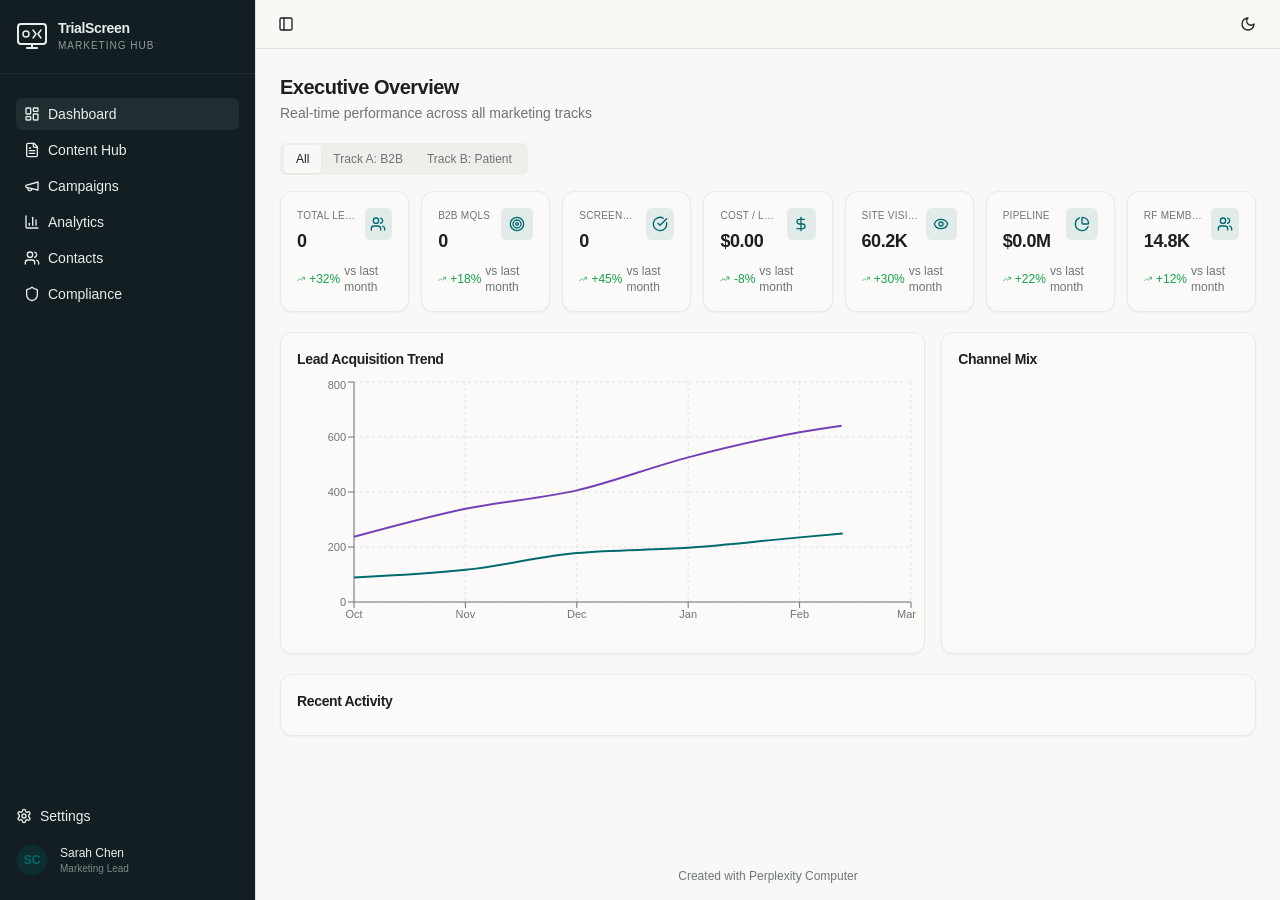
==== commit 33ca8481: "Fix image paths" ====
--- a/index.html
+++ b/index.html
@@ -23,7 +23,7 @@
     <link rel="preconnect" href="https://fonts.googleapis.com">
     <link rel="preconnect" href="https://fonts.gstatic.com" crossorigin>
     <link href="https://fonts.googleapis.com/css2?family=JetBrains+Mono:wght@400;500&display=swap" rel="stylesheet">
-    <script type="module" crossorigin src="./assets/index-DZsi14bc.js"></script>
+    <script type="module" crossorigin src="./assets/index-DwbTmnUz.js"></script>
     <link rel="stylesheet" crossorigin href="./assets/index-SaZlA7on.css">
   </head>
   <body>
